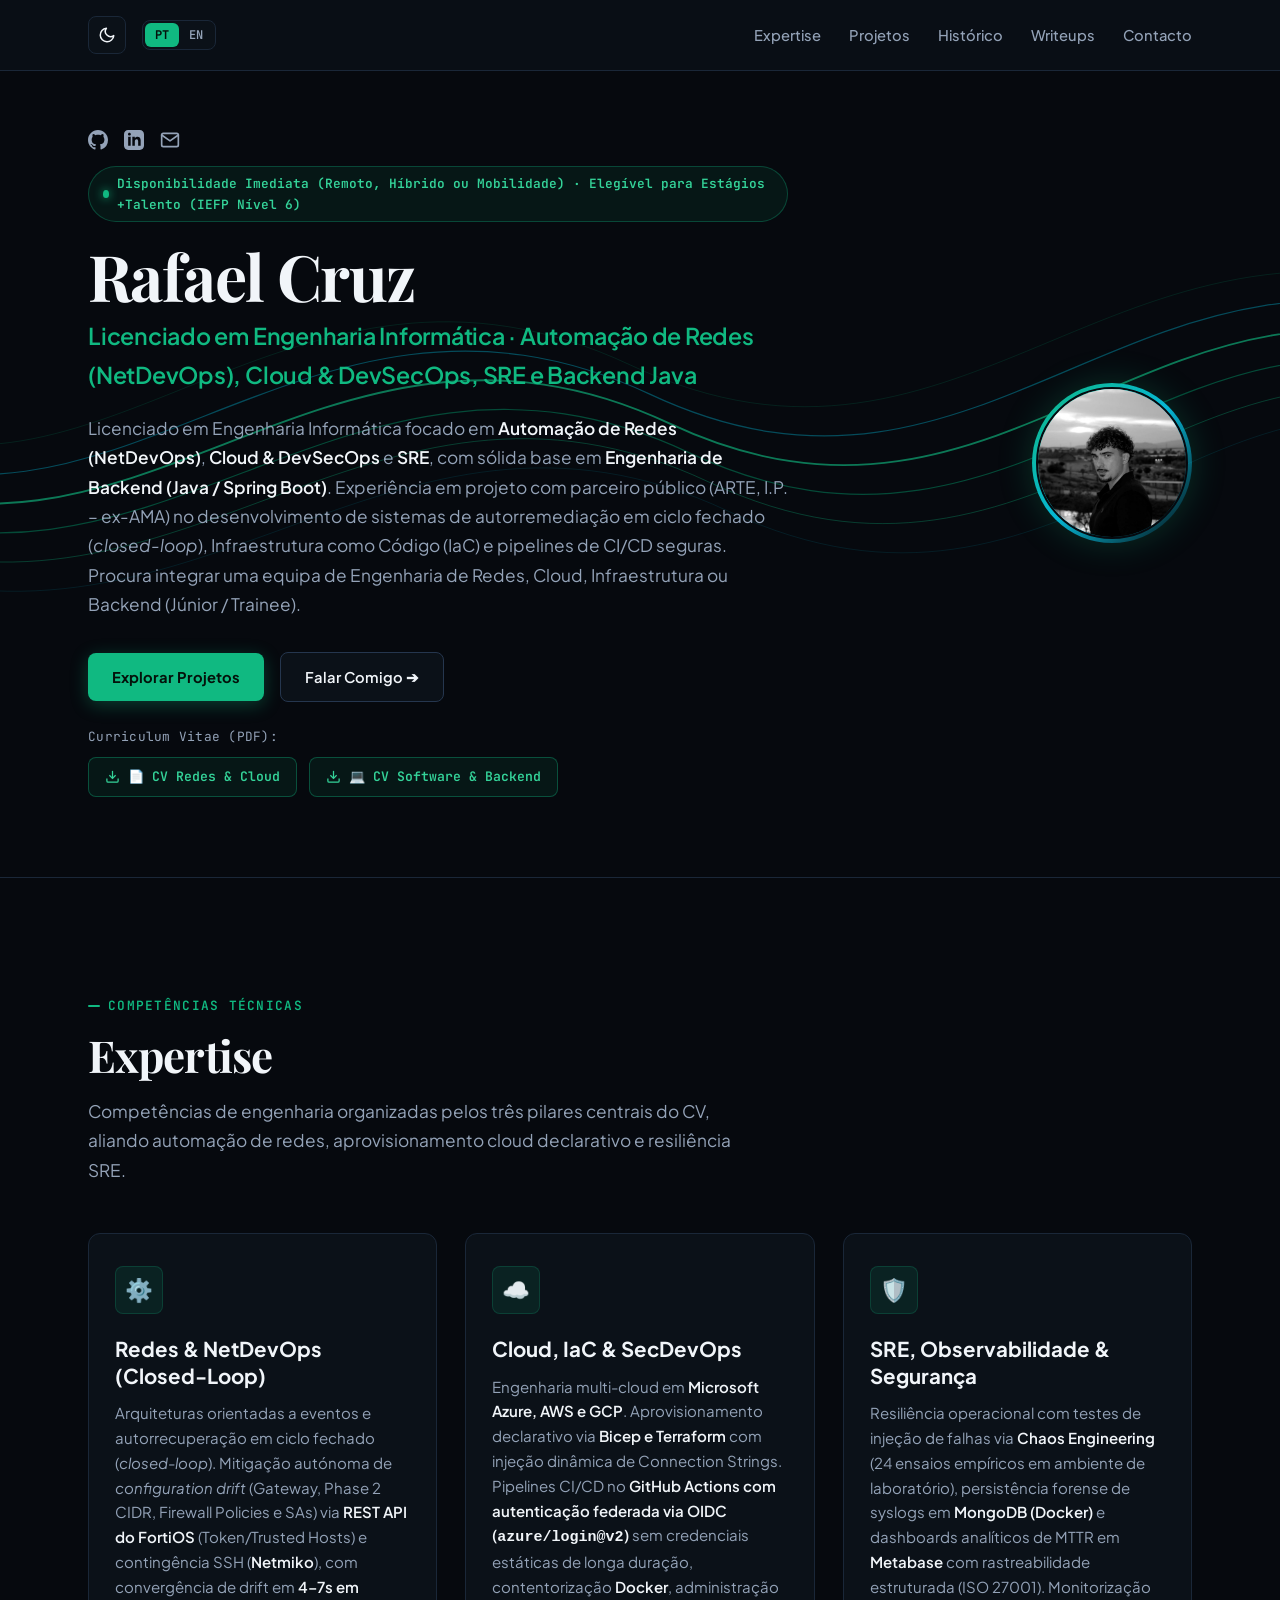
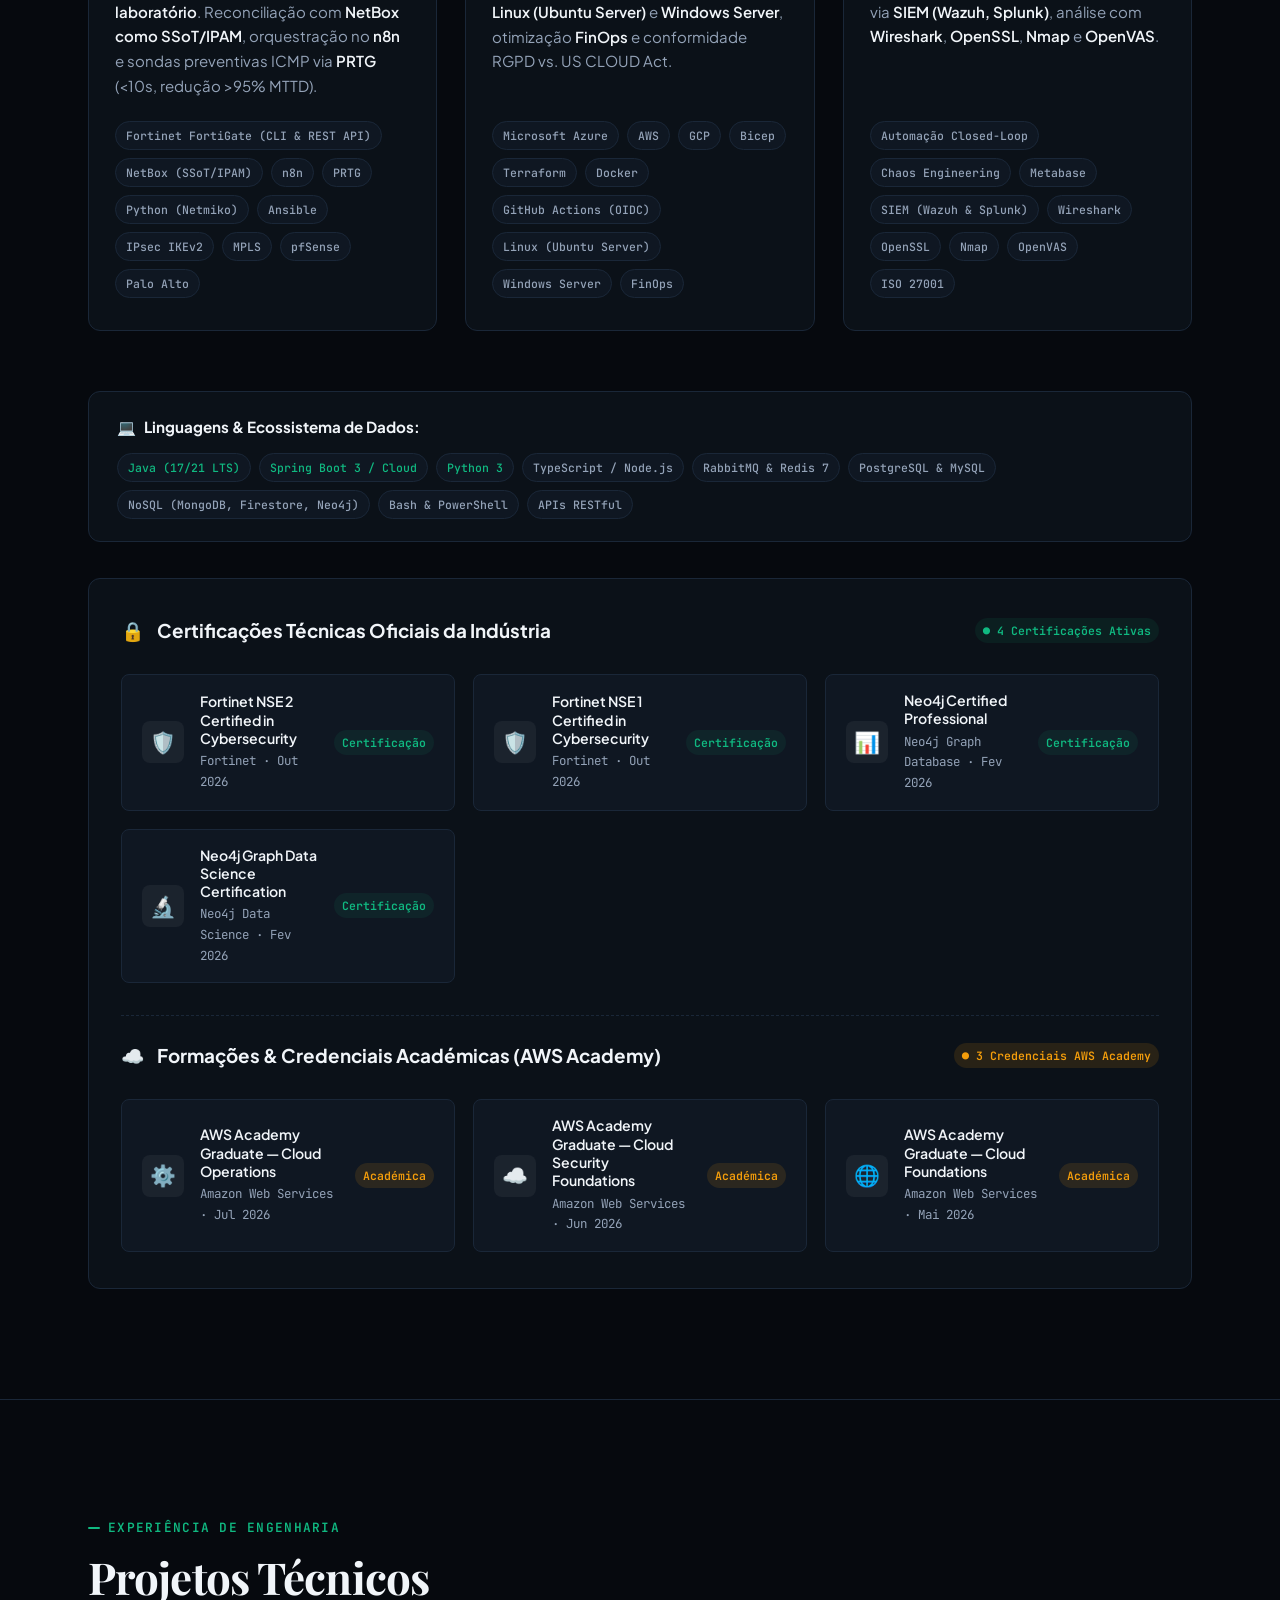
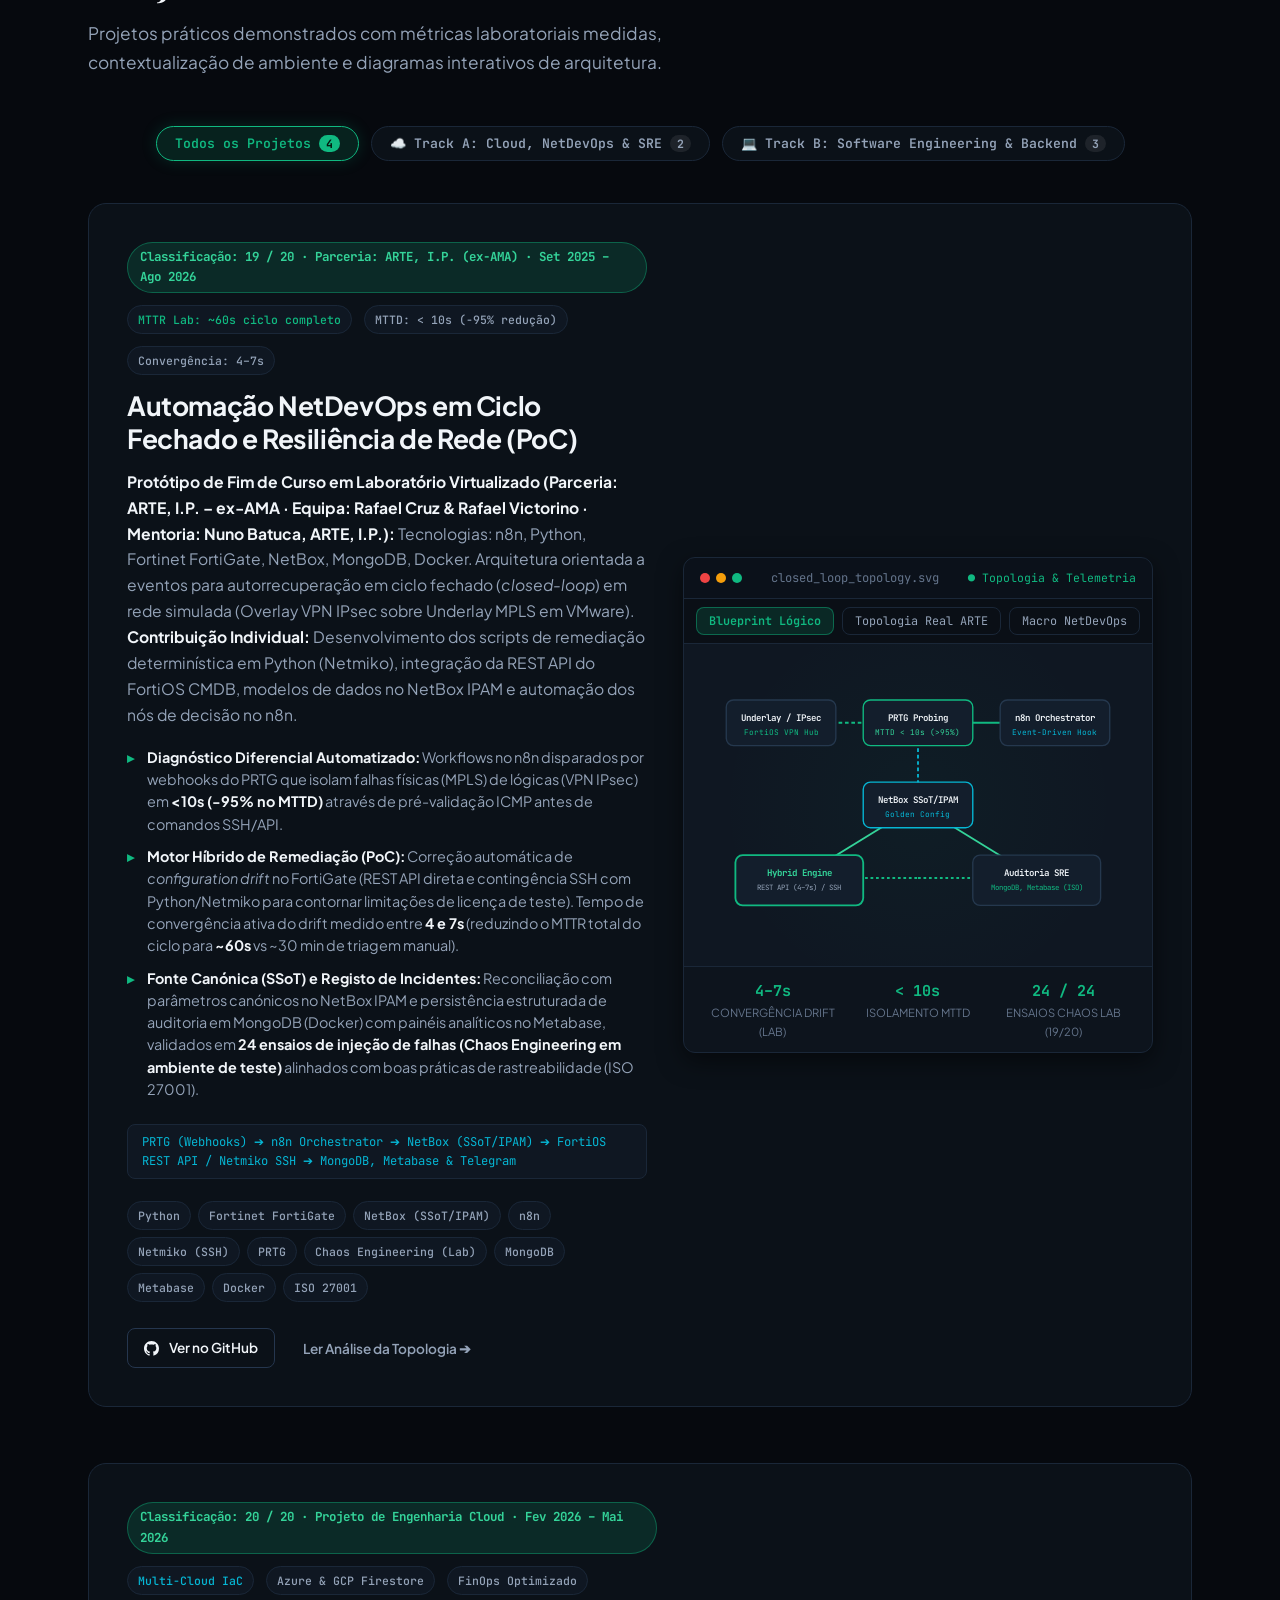
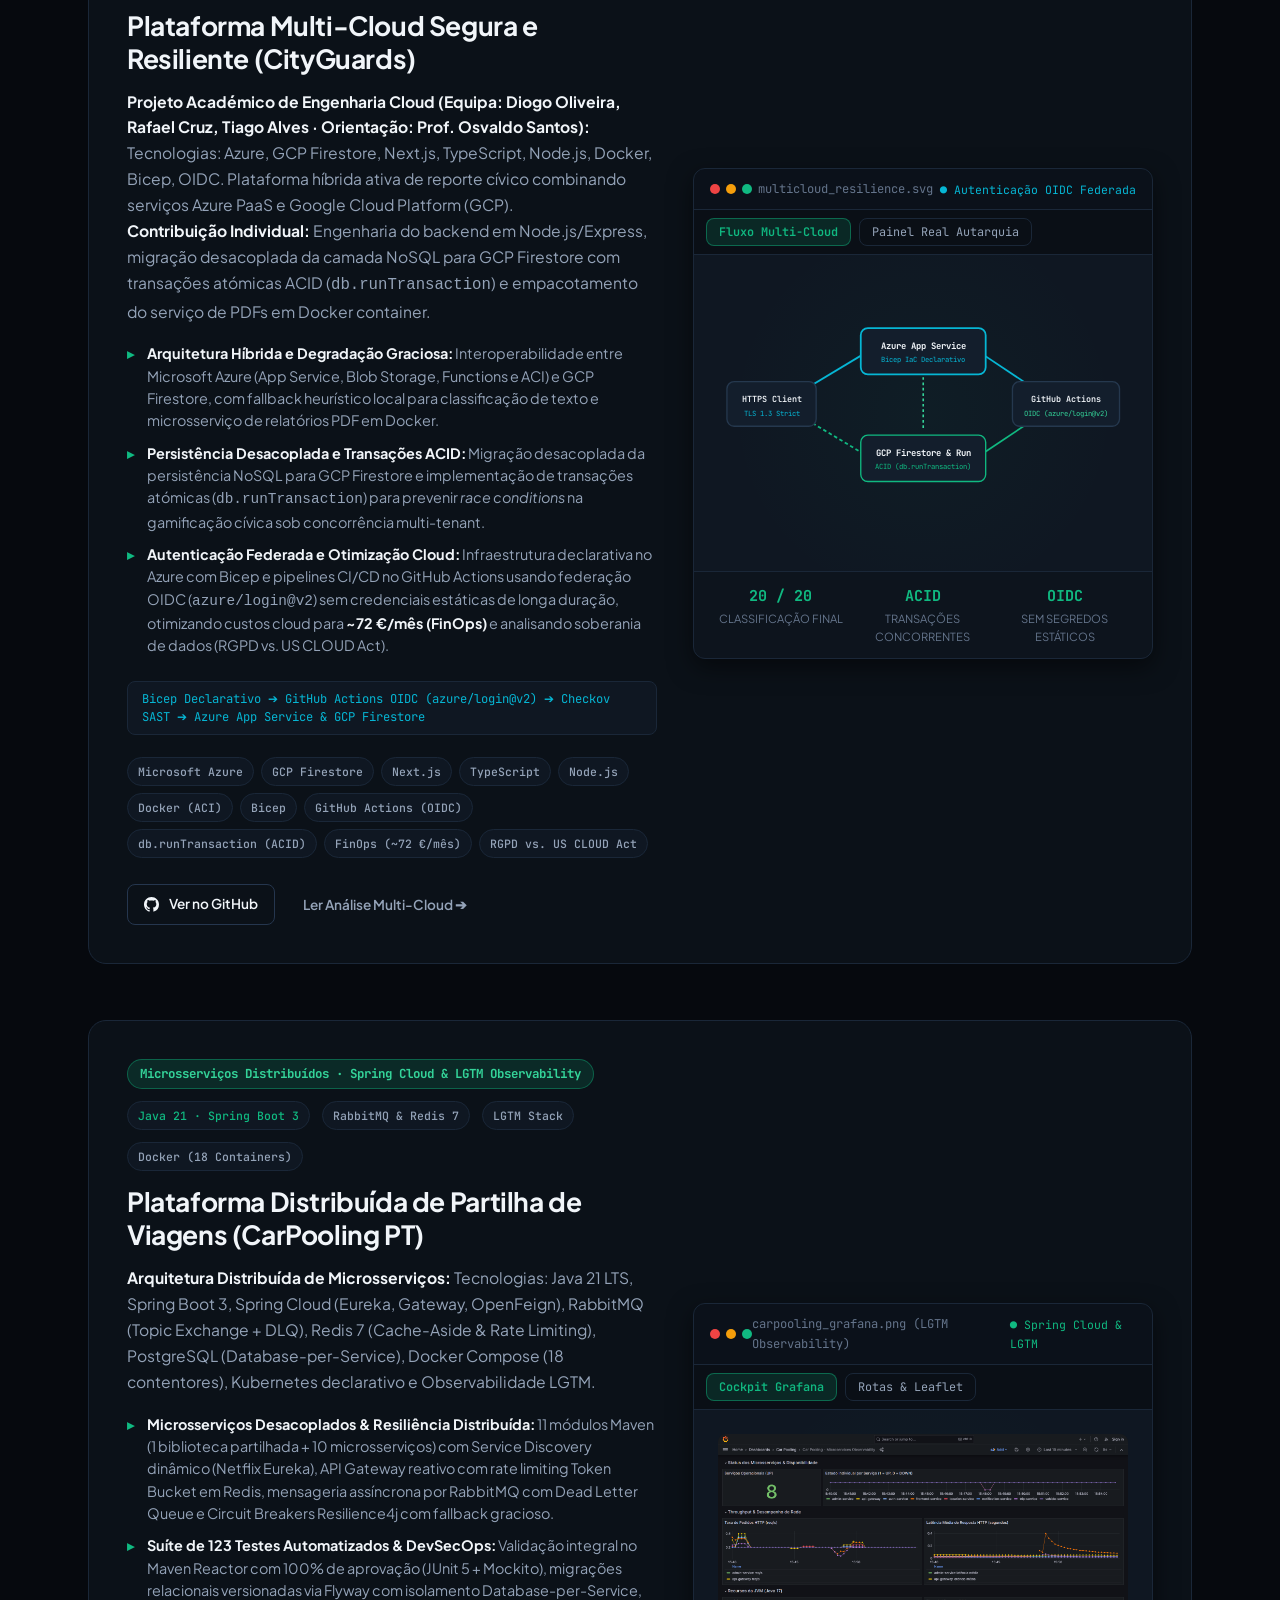
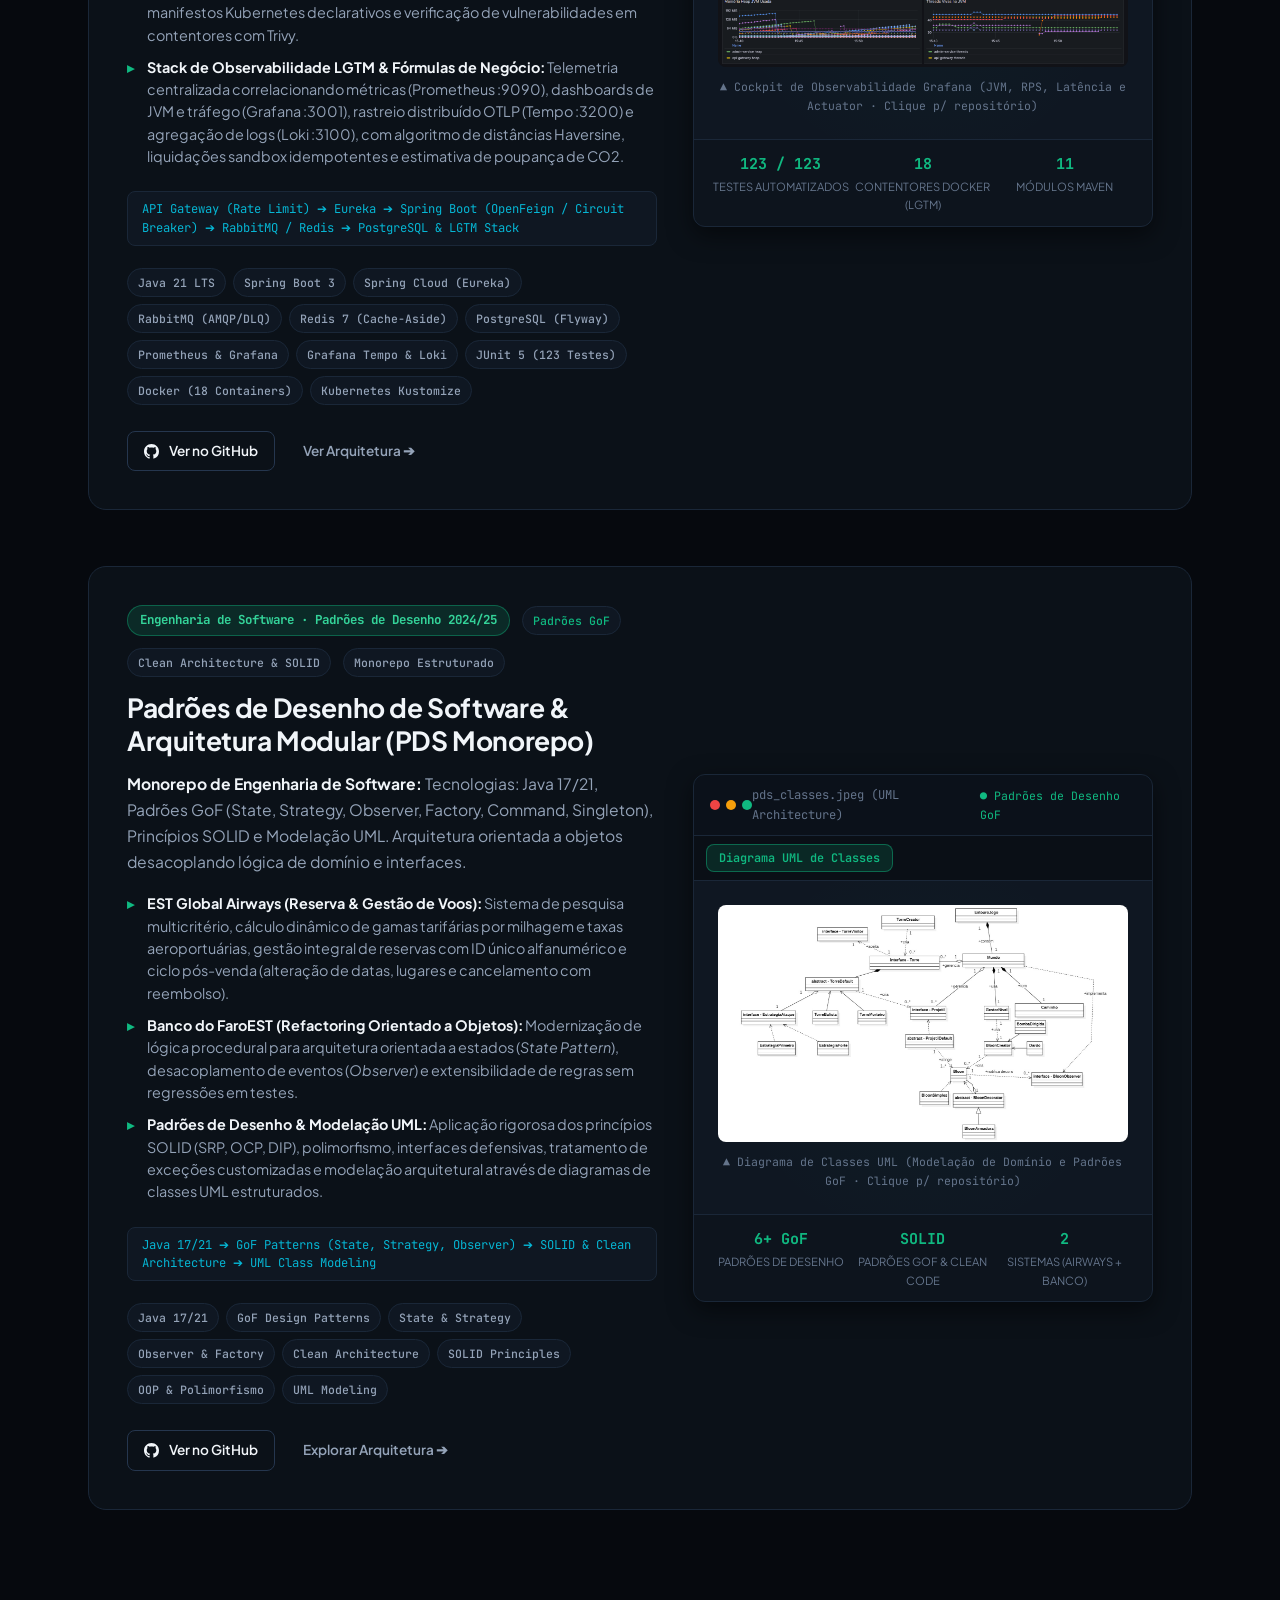
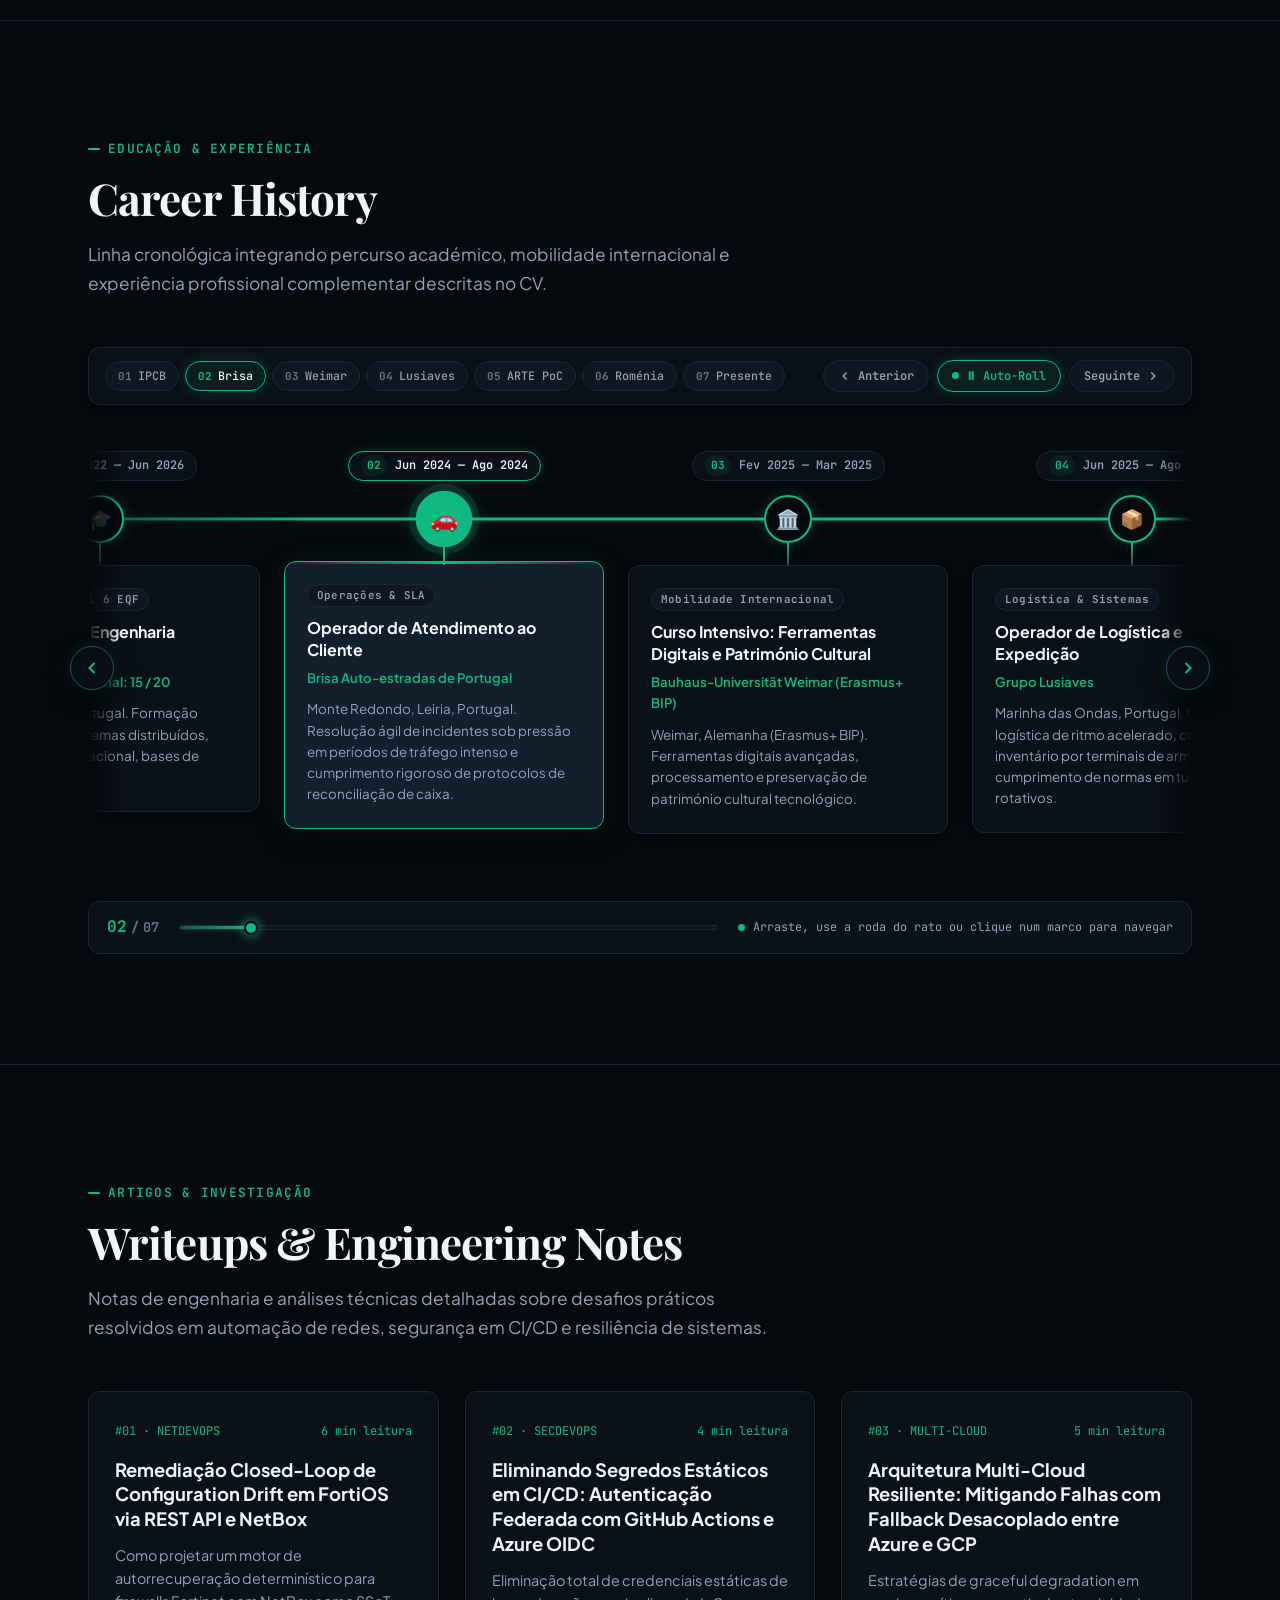
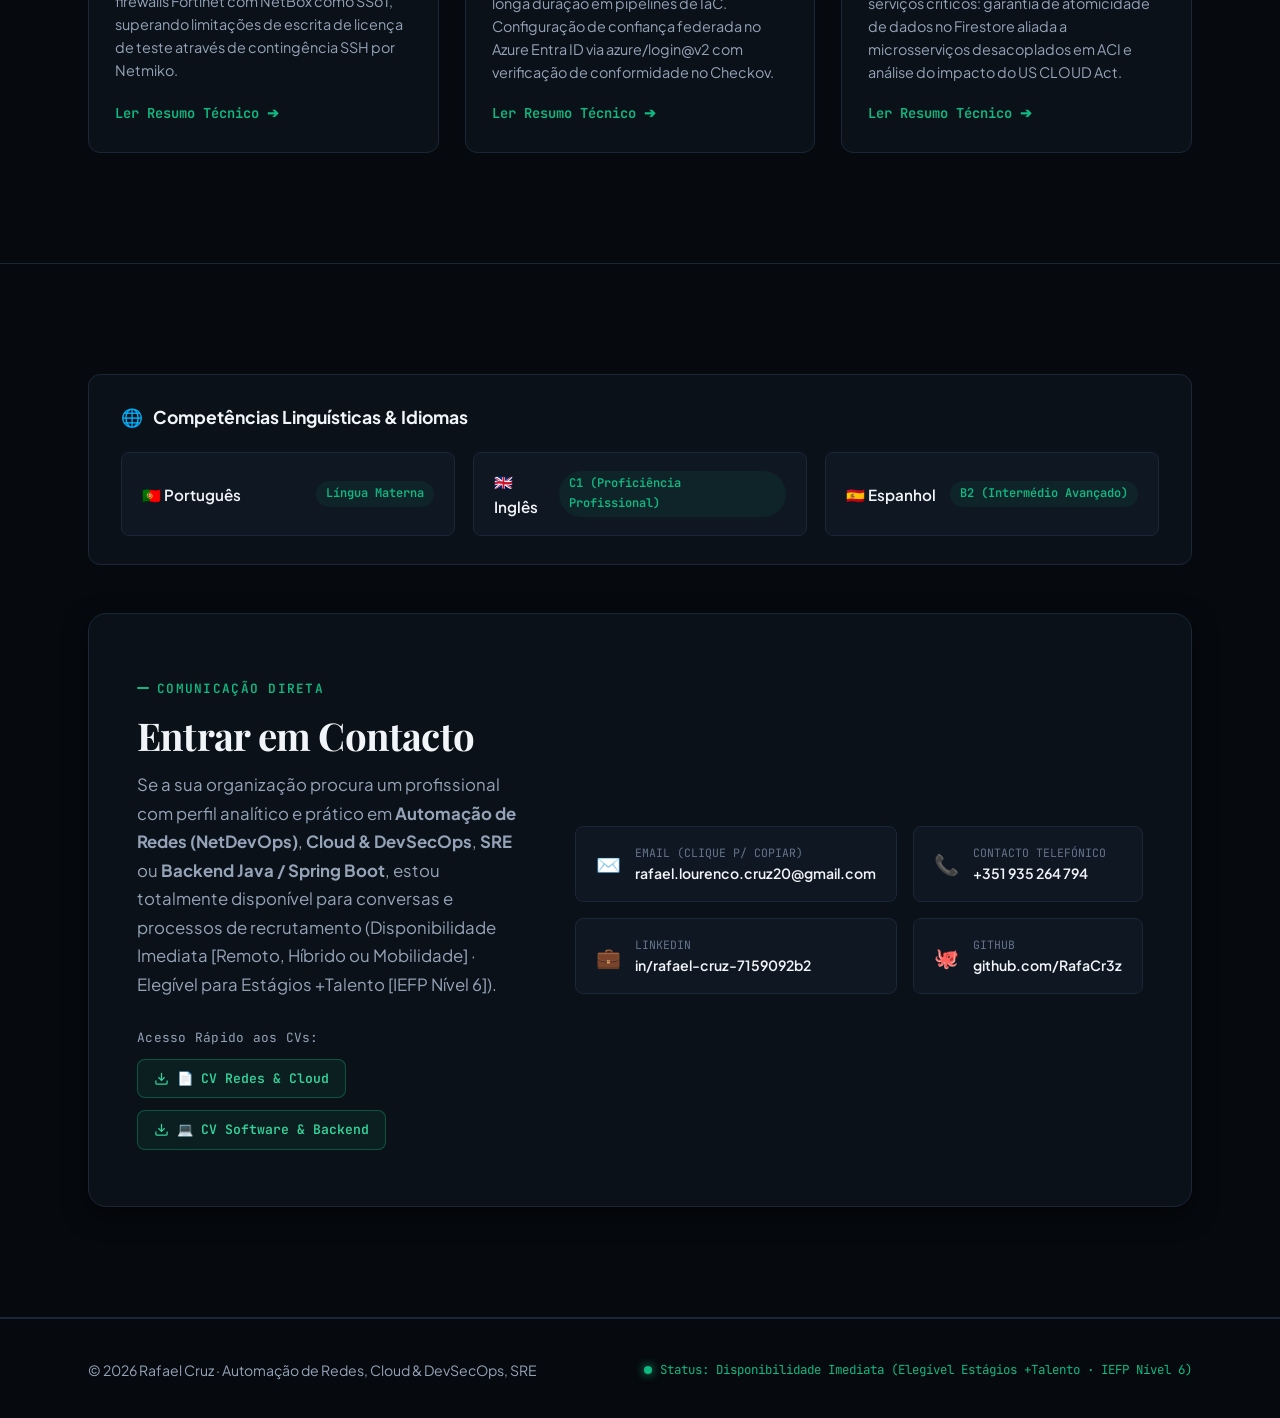
==== index.html @ 5b5be59b "refactor(portfolio): align with CV dates, highlight individual contributions & technical review impr" ====
<!DOCTYPE html>
<html lang="pt-PT" data-theme="dark">
<head>
  <meta charset="UTF-8" />
  <meta name="viewport" content="width=device-width, initial-scale=1.0" />
  <title>Rafael Cruz — Security Automation, NetDevOps & SRE Engineer</title>
  <meta name="description" content="Portfólio Profissional de Rafael Cruz — Engenheiro Informático focado em Automação de Redes (NetDevOps), Engenharia Multi-Cloud (SecDevOps) e SRE." />
  <meta name="keywords" content="Rafael Cruz, Security Automation, NetDevOps, SRE, Closed-Loop Remediation, SecDevOps, Cloud Security, Fortinet, NetBox, Python, Azure, GCP" />
  <meta name="author" content="Rafael Cruz" />

  <!-- Favicon -->
  <link rel="icon" href="data:image/svg+xml,<svg xmlns='http://www.w3.org/2000/svg' viewBox='0 0 100 100'><text y='.9em' font-size='90'>🛡️</text></svg>" />

  <!-- Open Graph / Social Previews -->
  <meta property="og:type" content="website" />
  <meta property="og:url" content="https://rafacr3z.github.io/portfolio/" />
  <meta property="og:title" content="Rafael Cruz — Security Automation, NetDevOps & SRE Engineer" />
  <meta property="og:description" content="Engenheiro Informático focado em Automação de Redes (NetDevOps), Engenharia Multi-Cloud (SecDevOps) e SRE. Closed-Loop Remediation e Infraestruturas Críticas." />
  <meta property="og:image" content="https://rafacr3z.github.io/portfolio/avatar_rafael.jpg" />

  <link rel="stylesheet" href="style.css?v=20261014_cv" />
</head>
<body>

  <!-- ==================== Header & Navigation ==================== -->
  <header class="header">
    <div class="container">
      <nav class="nav">
        <div class="nav-left">
          <!-- Theme Toggle (Dark / Light) -->
          <button type="button" class="theme-toggle-btn" id="themeToggleBtn" aria-label="Alternar tema claro/escuro" title="Alternar tema">
            <svg id="themeIconSun" width="18" height="18" viewBox="0 0 24 24" fill="none" stroke="currentColor" stroke-width="2" stroke-linecap="round" stroke-linejoin="round" style="display: none;"><circle cx="12" cy="12" r="5"></circle><line x1="12" y1="1" x2="12" y2="3"></line><line x1="12" y1="21" x2="12" y2="23"></line><line x1="4.22" y1="4.22" x2="5.64" y2="5.64"></line><line x1="18.36" y1="18.36" x2="19.78" y2="19.78"></line><line x1="1" y1="12" x2="3" y2="12"></line><line x1="21" y1="12" x2="23" y2="12"></line><line x1="4.22" y1="19.78" x2="5.64" y2="18.36"></line><line x1="18.36" y1="5.64" x2="19.78" y2="4.22"></line></svg>
            <svg id="themeIconMoon" width="18" height="18" viewBox="0 0 24 24" fill="none" stroke="currentColor" stroke-width="2" stroke-linecap="round" stroke-linejoin="round"><path d="M21 12.79A9 9 0 1 1 11.21 3 7 7 0 0 0 21 12.79z"></path></svg>
          </button>

          <!-- Language Switcher -->
          <div class="lang-switcher">
            <button type="button" class="lang-btn active" data-lang="pt" id="btnLangPt">PT</button>
            <button type="button" class="lang-btn" data-lang="en" id="btnLangEn">EN</button>
          </div>
        </div>

        <div class="nav-right">
          <ul class="nav-links">
            <li><a href="#expertise" class="nav-link" data-i18n="nav_expertise">Expertise</a></li>
            <li><a href="#projects" class="nav-link" data-i18n="nav_projects">Projetos</a></li>
            <li><a href="#history" class="nav-link" data-i18n="nav_history">Histórico</a></li>
            <li><a href="#writeups" class="nav-link" data-i18n="nav_writeups">Writeups</a></li>
            <li><a href="#contact" class="nav-link" data-i18n="nav_contact">Contacto</a></li>
          </ul>
        </div>
      </nav>
    </div>
  </header>

  <!-- ==================== Hero Section ==================== -->
  <section class="hero" id="hero">
    <!-- Dynamic Cyber Green Vector Ribbon Wave -->
    <div class="hero-wave-canvas" aria-hidden="true">
      <svg class="hero-wave-svg" viewBox="0 0 1440 600" fill="none" preserveAspectRatio="none">
        <path class="wave-ribbon" d="M -100,320 C 200,420 400,180 750,290 C 1100,400 1250,150 1600,250" stroke="#10b981" stroke-width="1.8" stroke-opacity="0.75" />
        <path class="wave-ribbon" d="M -100,340 C 220,440 420,200 770,310 C 1120,420 1270,170 1600,270" stroke="#059669" stroke-width="1.2" stroke-opacity="0.55" />
        <path class="wave-ribbon" d="M -100,300 C 180,400 380,160 730,270 C 1080,380 1230,130 1600,230" stroke="#06b6d4" stroke-width="1.2" stroke-opacity="0.45" />
        <path class="wave-ribbon" d="M -100,360 C 240,460 440,220 790,330 C 1140,440 1290,190 1600,290" stroke="#10b981" stroke-width="1.0" stroke-opacity="0.35" />
        <path class="wave-ribbon" d="M -100,280 C 160,380 360,140 710,250 C 1060,360 1210,110 1600,210" stroke="#059669" stroke-width="0.8" stroke-opacity="0.25" />
        <path class="wave-ribbon" d="M -100,380 C 260,480 460,240 810,350 C 1160,460 1310,210 1600,310" stroke="#06b6d4" stroke-width="0.7" stroke-opacity="0.20" />
      </svg>
    </div>

    <div class="container hero-container">
      <div class="hero-main">
        <!-- Direct Social Links above Name -->
        <div class="hero-social-links">
          <a href="https://github.com/RafaCr3z" target="_blank" rel="noopener noreferrer" class="hero-social-link" title="GitHub Profile">
            <svg viewBox="0 0 24 24" fill="currentColor"><path d="M12 0C5.37 0 0 5.37 0 12c0 5.31 3.435 9.795 8.205 11.385.6.105.825-.255.825-.57 0-.285-.015-1.23-.015-2.235-3.015.555-3.795-.735-4.035-1.41-.135-.345-.72-1.41-1.23-1.695-.42-.225-1.02-.78-.015-.795.945-.015 1.62.87 1.845 1.23 1.08 1.815 2.805 1.305 3.495.99.105-.78.42-1.305.765-1.605-2.67-.3-5.46-1.335-5.46-5.925 0-1.305.465-2.385 1.23-3.225-.12-.3-.54-1.53.12-3.18 0 0 1.005-.315 3.3 1.23.96-.27 1.98-.405 3-.405s2.04.135 3 .405c2.295-1.56 3.3-1.23 3.3-1.23.66 1.65.24 2.88.12 3.18.765.84 1.23 1.905 1.23 3.225 0 4.605-2.805 5.625-5.475 5.925.435.375.81 1.095.81 2.22 0 1.605-.015 2.895-.015 3.3 0 .315.225.69.825.57A12.02 12.02 0 0 0 24 12c0-6.63-5.37-12-12-12z"/></svg>
          </a>
          <a href="https://www.linkedin.com/in/rafael-cruz-7159092b2/" target="_blank" rel="noopener noreferrer" class="hero-social-link" title="LinkedIn Profile">
            <svg viewBox="0 0 24 24" fill="currentColor"><path d="M19 0h-14c-2.761 0-5 2.239-5 5v14c0 2.761 2.239 5 5 5h14c2.762 0 5-2.239 5-5v-14c0-2.761-2.238-5-5-5zm-11 19h-3v-11h3v11zm-1.5-12.268c-.966 0-1.75-.79-1.75-1.764s.784-1.764 1.75-1.764 1.75.79 1.75 1.764-.783 1.764-1.75 1.764zm13.5 12.268h-3v-5.604c0-3.368-4-3.113-4 0v5.604h-3v-11h3v1.765c1.396-2.586 7-2.777 7 2.476v6.759z"/></svg>
          </a>
          <a href="mailto:rafael.lourenco.cruz20@gmail.com" class="hero-social-link" title="Enviar Email">
            <svg viewBox="0 0 24 24" fill="none" stroke="currentColor" stroke-width="2" stroke-linecap="round" stroke-linejoin="round"><path d="M4 4h16c1.1 0 2 .9 2 2v12c0 1.1-.9 2-2 2H4c-1.1 0-2-.9-2-2V6c0-1.1.9-2 2-2z"></path><polyline points="22,6 12,13 2,6"></polyline></svg>
          </a>
        </div>

        <div class="hero-status-pill" data-i18n="hero_status">
          <span class="status-dot"></span>
          Disponibilidade Imediata (Remoto, Híbrido ou Mobilidade) · Elegível para Estágios +Talento (IEFP Nível 6)
        </div>

        <h1 class="hero-name" data-i18n="hero_name">Rafael Cruz</h1>
        <h2 class="hero-role" data-i18n="hero_role">Licenciado em Engenharia Informática · Automação de Redes (NetDevOps), Cloud &amp; DevSecOps, SRE e Backend Java</h2>

        <p class="hero-bio" data-i18n="hero_bio">
          Licenciado em Engenharia Informática focado em <strong>Automação de Redes (NetDevOps)</strong>, <strong>Cloud &amp; DevSecOps</strong> e <strong>SRE</strong>, com sólida base em <strong>Engenharia de Backend (Java / Spring Boot)</strong>. Experiência em projeto com parceiro público (ARTE, I.P. – ex-AMA) no desenvolvimento de sistemas de autorremediação em ciclo fechado (<em>closed-loop</em>), Infraestrutura como Código (IaC) e pipelines de CI/CD seguras. Procura integrar uma equipa de Engenharia de Redes, Cloud, Infraestrutura ou Backend (Júnior / Trainee).
        </p>

        <div class="hero-cta-group">
          <a href="#projects" class="btn btn-primary" data-i18n="btn_explore_projects">Explorar Projetos</a>
          <a href="#contact" class="btn btn-secondary" data-i18n="btn_contact_me">Falar Comigo ➔</a>
        </div>

        <!-- Direct Dual CV Downloads -->
        <div class="hero-cv-group">
          <div class="hero-cv-label" data-i18n="hero_cv_label">Curriculum Vitae (PDF):</div>
          <div class="hero-cv-buttons">
            <a href="CV_Rafael_Cruz_Redes_Cloud.pdf" target="_blank" rel="noopener noreferrer" class="btn-cv-pill" download="CV_Rafael_Cruz_Redes_Cloud.pdf">
              <svg width="15" height="15" viewBox="0 0 24 24" fill="none" stroke="currentColor" stroke-width="2"><path d="M21 15v4a2 2 0 0 1-2 2H5a2 2 0 0 1-2-2v-4"></path><polyline points="7 10 12 15 17 10"></polyline><line x1="12" y1="15" x2="12" y2="3"></line></svg>
              <span data-i18n="btn_cv_net">📄 CV Redes &amp; Cloud</span>
            </a>
            <a href="CV_Rafael_Cruz_Desenvolvimento_Software.pdf" target="_blank" rel="noopener noreferrer" class="btn-cv-pill" download="CV_Rafael_Cruz_Desenvolvimento_Software.pdf">
              <svg width="15" height="15" viewBox="0 0 24 24" fill="none" stroke="currentColor" stroke-width="2"><path d="M21 15v4a2 2 0 0 1-2 2H5a2 2 0 0 1-2-2v-4"></path><polyline points="7 10 12 15 17 10"></polyline><line x1="12" y1="15" x2="12" y2="3"></line></svg>
              <span data-i18n="btn_cv_dev">💻 CV Software &amp; Backend</span>
            </a>
          </div>
        </div>
      </div>

      <!-- Professional Circular Headshot (Monochrome Original Photo) -->
      <div class="hero-avatar-wrapper">
        <div class="hero-avatar-frame">
          <img src="avatar_rafael.jpg" alt="Rafael Cruz — Security Automation Engineer" class="hero-avatar-img" />
        </div>
      </div>
    </div>
  </section>

  <!-- ==================== Section 1: Expertise & Certifications ==================== -->
  <section class="section" id="expertise">
    <div class="container">
      <span class="section-label" data-i18n="expertise_label">Competências Técnicas</span>
      <h2 class="section-title" data-i18n="expertise_title">Expertise</h2>
      <p class="section-desc" data-i18n="expertise_desc">
        Competências de engenharia organizadas pelos três pilares centrais do CV, aliando automação de redes, aprovisionamento cloud declarativo e resiliência SRE.
      </p>

      <!-- 3 Strategic Pillars -->
      <div class="expertise-grid">
        
        <!-- Pillar 1: Redes e NetDevOps -->
        <div class="expertise-card">
          <div class="expertise-icon-wrapper">⚙️</div>
          <h3 class="expertise-card-title" data-i18n="p1_card_title">Redes & NetDevOps (Closed-Loop)</h3>
          <p class="expertise-card-desc" data-i18n="p1_card_desc">
            Arquiteturas orientadas a eventos e autorrecuperação em ciclo fechado (<em>closed-loop</em>). Mitigação autónoma de <em>configuration drift</em> (Gateway, Phase 2 CIDR, Firewall Policies e SAs) via <strong>REST API do FortiOS</strong> (Token/Trusted Hosts) e contingência SSH (<strong>Netmiko</strong>), convergindo em <strong>4–7s</strong>. Reconciliação dinâmica com <strong>NetBox como SSoT/IPAM</strong>, orquestração no <strong>n8n</strong> e sondas preventivas ICMP via <strong>PRTG</strong> (&lt;10s, redução &gt;95% MTTD).
          </p>
          <div class="expertise-tags">
            <span class="tech-tag">Fortinet FortiGate (CLI & REST API)</span>
            <span class="tech-tag">NetBox (SSoT/IPAM)</span>
            <span class="tech-tag">n8n</span>
            <span class="tech-tag">PRTG</span>
            <span class="tech-tag">Python (Netmiko)</span>
            <span class="tech-tag">Ansible</span>
            <span class="tech-tag">IPsec IKEv2</span>
            <span class="tech-tag">MPLS</span>
            <span class="tech-tag">pfSense</span>
            <span class="tech-tag">Palo Alto</span>
          </div>
        </div>

        <!-- Pillar 2: Cloud, IaC e SecDevOps -->
        <div class="expertise-card">
          <div class="expertise-icon-wrapper">☁️</div>
          <h3 class="expertise-card-title" data-i18n="p2_card_title">Cloud, IaC & SecDevOps</h3>
          <p class="expertise-card-desc" data-i18n="p2_card_desc">
            Engenharia multi-cloud em <strong>Microsoft Azure, AWS e GCP</strong>. Aprovisionamento declarativo via <strong>Bicep e Terraform</strong> com injeção dinâmica de Connection Strings. Pipelines CI/CD no <strong>GitHub Actions com autenticação federada via OIDC (<code>azure/login@v2</code>)</strong> sem credenciais estáticas, contentorização <strong>Docker</strong>, administração <strong>Linux (Ubuntu Server)</strong> e <strong>Windows Server</strong>, otimização <strong>FinOps</strong> e conformidade RGPD vs. US CLOUD Act.
          </p>
          <div class="expertise-tags">
            <span class="tech-tag">Microsoft Azure</span>
            <span class="tech-tag">AWS</span>
            <span class="tech-tag">GCP</span>
            <span class="tech-tag">Bicep</span>
            <span class="tech-tag">Terraform</span>
            <span class="tech-tag">Docker</span>
            <span class="tech-tag">GitHub Actions (OIDC)</span>
            <span class="tech-tag">Linux (Ubuntu Server)</span>
            <span class="tech-tag">Windows Server</span>
            <span class="tech-tag">FinOps</span>
          </div>
        </div>

        <!-- Pillar 3: SRE, Observabilidade e Segurança -->
        <div class="expertise-card">
          <div class="expertise-icon-wrapper">🛡️</div>
          <h3 class="expertise-card-title" data-i18n="p3_card_title">SRE, Observabilidade & Segurança</h3>
          <p class="expertise-card-desc" data-i18n="p3_card_desc">
            Resiliência operacional com testes de injeção de falhas via <strong>Chaos Engineering</strong> (24 ensaios empíricos), persistência forense de syslogs em <strong>MongoDB (Docker)</strong> e dashboards SRE/MTTR em <strong>Metabase</strong> em conformidade com a norma <strong>ISO 27001</strong>. Monitorização em tempo real via <strong>SIEM (Wazuh, Splunk)</strong>, análise com <strong>Wireshark</strong>, <strong>OpenSSL</strong>, <strong>Nmap</strong> e <strong>OpenVAS</strong>.
          </p>
          <div class="expertise-tags">
            <span class="tech-tag">Automação Closed-Loop</span>
            <span class="tech-tag">Chaos Engineering</span>
            <span class="tech-tag">Metabase</span>
            <span class="tech-tag">SIEM (Wazuh & Splunk)</span>
            <span class="tech-tag">Wireshark</span>
            <span class="tech-tag">OpenSSL</span>
            <span class="tech-tag">Nmap</span>
            <span class="tech-tag">OpenVAS</span>
            <span class="tech-tag">ISO 27001</span>
          </div>
        </div>

      </div>

      <!-- Languages & Data Stack Block -->
      <div style="background: var(--bg-surface); border: 1px solid var(--border); border-radius: var(--radius-md); padding: 22px 28px; margin-bottom: 36px;">
        <div style="display: flex; align-items: center; justify-content: space-between; flex-wrap: wrap; gap: 14px;">
          <div style="font-weight: 700; font-size: 0.95rem; color: var(--text-main); display: flex; align-items: center; gap: 8px;">
            <span>💻</span>
            <span data-i18n="lang_data_title">Linguagens & Ecossistema de Dados:</span>
          </div>
          <div style="display: flex; flex-wrap: wrap; gap: 8px;">
            <span class="tech-tag" style="color: var(--accent-emerald);">Java (17/21 LTS)</span>
            <span class="tech-tag" style="color: var(--accent-emerald);">Spring Boot 3 / Cloud</span>
            <span class="tech-tag" style="color: var(--accent-emerald);">Python 3</span>
            <span class="tech-tag">TypeScript / Node.js</span>
            <span class="tech-tag">RabbitMQ &amp; Redis 7</span>
            <span class="tech-tag">PostgreSQL &amp; MySQL</span>
            <span class="tech-tag">NoSQL (MongoDB, Firestore, Neo4j)</span>
            <span class="tech-tag">Bash &amp; PowerShell</span>
            <span class="tech-tag">APIs RESTful</span>
          </div>
        </div>
      </div>

      <!-- Integrated Certifications Section (Distinguishing Industry Certs from Academic Credentials) -->
      <div class="certs-container">
        <div class="certs-header">
          <div class="certs-heading">
            <span>🔒</span>
            <span data-i18n="certs_subhead">Certificações Técnicas Oficiais da Indústria</span>
          </div>
          <span class="cert-status-badge" data-i18n="certs_active_badge">● 4 Certificações Ativas</span>
        </div>

        <div class="certs-grid">
          
          <!-- Fortinet NSE 2 -->
          <div class="cert-badge-card">
            <div class="cert-icon" style="color: #ef4444;">🛡️</div>
            <div class="cert-details">
              <div class="cert-name">Fortinet NSE 2 Certified in Cybersecurity</div>
              <div class="cert-issuer" data-i18n="cert_fortinet_nse2_date">Fortinet · Out 2026</div>
            </div>
            <span class="cert-status-badge" data-i18n="cert_badge_label">Certificação</span>
          </div>

          <!-- Fortinet NSE 1 -->
          <div class="cert-badge-card">
            <div class="cert-icon" style="color: #ef4444;">🛡️</div>
            <div class="cert-details">
              <div class="cert-name">Fortinet NSE 1 Certified in Cybersecurity</div>
              <div class="cert-issuer" data-i18n="cert_fortinet_nse1_date">Fortinet · Out 2026</div>
            </div>
            <span class="cert-status-badge" data-i18n="cert_badge_label">Certificação</span>
          </div>

          <!-- Neo4j Certified Professional -->
          <div class="cert-badge-card">
            <div class="cert-icon" style="color: #06b6d4;">📊</div>
            <div class="cert-details">
              <div class="cert-name">Neo4j Certified Professional</div>
              <div class="cert-issuer" data-i18n="cert_neo4j_pro_date">Neo4j Graph Database · Fev 2026</div>
            </div>
            <span class="cert-status-badge" data-i18n="cert_badge_label">Certificação</span>
          </div>

          <!-- Neo4j Graph Data Science -->
          <div class="cert-badge-card">
            <div class="cert-icon" style="color: #06b6d4;">🔬</div>
            <div class="cert-details">
              <div class="cert-name">Neo4j Graph Data Science Certification</div>
              <div class="cert-issuer" data-i18n="cert_neo4j_gds_date">Neo4j Data Science · Fev 2026</div>
            </div>
            <span class="cert-status-badge" data-i18n="cert_badge_label">Certificação</span>
          </div>

        </div>

        <div class="certs-header" style="margin-top: 32px; padding-top: 24px; border-top: 1px dashed var(--border);">
          <div class="certs-heading">
            <span>☁️</span>
            <span data-i18n="certs_academic_subhead">Formações &amp; Credenciais Académicas (AWS Academy)</span>
          </div>
          <span class="cert-status-badge" style="background: rgba(245, 158, 11, 0.12); color: #f59e0b; border-color: rgba(245, 158, 11, 0.3);" data-i18n="certs_academic_badge">● 3 Credenciais AWS Academy</span>
        </div>

        <div class="certs-grid">

          <!-- AWS Academy Cloud Operations -->
          <div class="cert-badge-card">
            <div class="cert-icon" style="color: #f59e0b;">⚙️</div>
            <div class="cert-details">
              <div class="cert-name">AWS Academy Graduate — Cloud Operations</div>
              <div class="cert-issuer" data-i18n="cert_aws_ops_date">Amazon Web Services · Jul 2026</div>
            </div>
            <span class="cert-status-badge" style="background: rgba(245, 158, 11, 0.12); color: #f59e0b;" data-i18n="cert_academic_label">Académica</span>
          </div>

          <!-- AWS Academy Cloud Security Foundations -->
          <div class="cert-badge-card">
            <div class="cert-icon" style="color: #f59e0b;">☁️</div>
            <div class="cert-details">
              <div class="cert-name">AWS Academy Graduate — Cloud Security Foundations</div>
              <div class="cert-issuer" data-i18n="cert_aws_sec_date">Amazon Web Services · Jun 2026</div>
            </div>
            <span class="cert-status-badge" style="background: rgba(245, 158, 11, 0.12); color: #f59e0b;" data-i18n="cert_academic_label">Académica</span>
          </div>

          <!-- AWS Academy Cloud Foundations -->
          <div class="cert-badge-card">
            <div class="cert-icon" style="color: #f59e0b;">🌐</div>
            <div class="cert-details">
              <div class="cert-name">AWS Academy Graduate — Cloud Foundations</div>
              <div class="cert-issuer" data-i18n="cert_aws_found_date">Amazon Web Services · Mai 2026</div>
            </div>
            <span class="cert-status-badge" style="background: rgba(245, 158, 11, 0.12); color: #f59e0b;" data-i18n="cert_academic_label">Académica</span>
          </div>

        </div>
      </div>
    </div>
  </section>

  <!-- ==================== Section 2: Personal Projects (Architecture Showcases) ==================== -->
  <section class="section" id="projects">
    <div class="container">
      <span class="section-label" data-i18n="projects_label">Experiência de Engenharia</span>
      <h2 class="section-title" data-i18n="projects_title">Projetos Técnicos</h2>
      <p class="section-desc" data-i18n="projects_desc">
        Projetos práticos demonstrados com métricas laboratoriais medidas, contextualização de ambiente e diagramas interativos de arquitetura.
      </p>

      <!-- Track Selector Filter Tabs -->
      <div class="project-track-tabs" role="tablist" aria-label="Project Tracks">
        <button type="button" class="track-tab active" onclick="filterProjectTrack('all', this)" data-track="all">
          <span data-i18n="track_all">Todos os Projetos</span>
          <span class="track-tab-count">4</span>
        </button>
        <button type="button" class="track-tab" onclick="filterProjectTrack('cloud', this)" data-track="cloud">
          <span>☁️</span>
          <span data-i18n="track_cloud">Track A: Cloud, NetDevOps &amp; SRE</span>
          <span class="track-tab-count">2</span>
        </button>
        <button type="button" class="track-tab" onclick="filterProjectTrack('backend', this)" data-track="backend">
          <span>💻</span>
          <span data-i18n="track_backend">Track B: Software Engineering &amp; Backend</span>
          <span class="track-tab-count">3</span>
        </button>
      </div>

      <div class="projects-container">
        
        <!-- ================= Projeto 1: NetDevOps Closed-Loop ================= -->
        <div class="project-showcase-card" data-track="cloud">
          <div class="project-left">
            <div class="project-badge-row">
              <span class="project-grade-pill" data-i18n="p1_grade">Classificação: 19 / 20 · Parceria: ARTE, I.P. (ex-AMA) · Set 2025 – Ago 2026</span>
              <span class="tech-tag" style="color: var(--accent-emerald);">MTTR Lab: ~60s ciclo completo</span>
              <span class="tech-tag">MTTD: &lt; 10s (-95% redução)</span>
              <span class="tech-tag">Convergência: 4–7s</span>
            </div>

            <h3 class="project-title" data-i18n="p1_title">Automação NetDevOps em Ciclo Fechado e Resiliência de Rede (PoC)</h3>

            <p class="project-lead" data-i18n="p1_lead">
              <strong>Protótipo de Fim de Curso em Laboratório Virtualizado (Parceria: ARTE, I.P. – ex-AMA · Equipa: Rafael Cruz &amp; Rafael Victorino · Mentoria: Nuno Batuca, ARTE, I.P.):</strong> Tecnologias: n8n, Python, Fortinet FortiGate, NetBox, MongoDB, Docker. Arquitetura orientada a eventos para autorrecuperação em ciclo fechado (<em>closed-loop</em>) em rede simulada (Overlay VPN IPsec sobre Underlay MPLS em VMware).<br><strong>Contribuição Individual:</strong> Desenvolvimento dos scripts de remediação determinística em Python (Netmiko), integração da REST API do FortiOS CMDB, modelos de dados no NetBox IPAM e automação dos nós de decisão no n8n.
            </p>

            <ul class="project-key-points">
              <li data-i18n="p1_bullet1"><strong>Diagnóstico Diferencial Automatizado:</strong> Workflows no n8n disparados por webhooks do PRTG que isolam falhas físicas (MPLS) de lógicas (VPN IPsec) em <strong>&lt;10s (-95% no MTTD)</strong> através de pré-validação ICMP antes de comandos SSH/API.</li>
              <li data-i18n="p1_bullet2"><strong>Motor Híbrido de Remediação (PoC):</strong> Correção automática de <em>configuration drift</em> no FortiGate (REST API direta e contingência SSH com Python/Netmiko para contornar limitações de licença de teste). Tempo de convergência ativa do drift medido entre <strong>4 e 7s</strong> (reduzindo o MTTR total do ciclo para <strong>~60s</strong> vs ~30 min de triagem manual).</li>
              <li data-i18n="p1_bullet3"><strong>Fonte Canónica (SSoT) e Registo de Incidentes:</strong> Reconciliação com parâmetros canónicos no NetBox IPAM e persistência estruturada de auditoria em MongoDB (Docker) com painéis analíticos no Metabase, validados em <strong>24 ensaios de injeção de falhas (Chaos Engineering em ambiente de teste)</strong> alinhados com boas práticas de rastreabilidade (ISO 27001).</li>
            </ul>

            <div class="project-pipeline-tag" data-i18n="p1_pipeline">
              PRTG (Webhooks) ➔ n8n Orchestrator ➔ NetBox (SSoT/IPAM) ➔ FortiOS REST API / Netmiko SSH ➔ MongoDB, Metabase &amp; Telegram
            </div>

            <div class="project-tags-list">
              <span class="tech-tag">Python</span>
              <span class="tech-tag">Fortinet FortiGate</span>
              <span class="tech-tag">NetBox (SSoT/IPAM)</span>
              <span class="tech-tag">n8n</span>
              <span class="tech-tag">Netmiko (SSH)</span>
              <span class="tech-tag">PRTG</span>
              <span class="tech-tag">Chaos Engineering (Lab)</span>
              <span class="tech-tag">MongoDB</span>
              <span class="tech-tag">Metabase</span>
              <span class="tech-tag">Docker</span>
              <span class="tech-tag">ISO 27001</span>
            </div>

            <div class="project-action-links">
              <a href="https://github.com/RafaCr3z/netdevops-closed-loop-platform" target="_blank" rel="noopener noreferrer" class="btn btn-secondary" style="padding: 8px 16px; font-size: 0.85rem;">
                <svg width="15" height="15" viewBox="0 0 24 24" fill="currentColor"><path d="M12 0C5.37 0 0 5.37 0 12c0 5.31 3.435 9.795 8.205 11.385.6.105.825-.255.825-.57 0-.285-.015-1.23-.015-2.235-3.015.555-3.795-.735-4.035-1.41-.135-.345-.72-1.41-1.23-1.695-.42-.225-1.02-.78-.015-.795.945-.015 1.62.87 1.845 1.23 1.08 1.815 2.805 1.305 3.495.99.105-.78.42-1.305.765-1.605-2.67-.3-5.46-1.335-5.46-5.925 0-1.305.465-2.385 1.23-3.225-.12-.3-.54-1.53.12-3.18 0 0 1.005-.315 3.3 1.23.96-.27 1.98-.405 3-.405s2.04.135 3 .405c2.295-1.56 3.3-1.23 3.3-1.23.66 1.65.24 2.88.12 3.18.765.84 1.23 1.905 1.23 3.225 0 4.605-2.805 5.625-5.475 5.925.435.375.81 1.095.81 2.22 0 1.605-.015 2.895-.015 3.3 0 .315.225.69.825.57A12.02 12.02 0 0024 12c0-6.63-5.37-12-12-12z"/></svg>
                <span data-i18n="btn_view_github">Ver no GitHub</span>
              </a>
              <button type="button" class="btn btn-ghost" style="padding: 8px 14px; font-size: 0.85rem;" onclick="openWriteupModal(1)" data-i18n="btn_read_poc_brief">
                Ler Análise da Topologia ➔
              </button>
            </div>
          </div>

          <!-- Interactive Network Architecture Blueprint -->
          <div class="project-right">
            <div class="blueprint-card">
              <div class="blueprint-bar">
                <div class="blueprint-dots">
                  <span class="b-dot red"></span>
                  <span class="b-dot yellow"></span>
                  <span class="b-dot green"></span>
                </div>
                <div class="blueprint-name">closed_loop_topology.svg</div>
                <div class="blueprint-status" data-i18n="bp_status_netdevops">● Topologia & Telemetria</div>
              </div>

              <!-- Blueprint Interactive Tabs -->
              <div class="blueprint-tabs">
                <button type="button" class="bp-tab active" onclick="switchBlueprintTab(1, 'svg', this)" data-i18n="bp_tab_logical">Blueprint Lógico</button>
                <button type="button" class="bp-tab" onclick="switchBlueprintTab(1, 'arte', this)" data-i18n="bp_tab_arte">Topologia Real ARTE</button>
                <button type="button" class="bp-tab" onclick="switchBlueprintTab(1, 'macro', this)" data-i18n="bp_tab_macro">Macro NetDevOps</button>
              </div>

              <div class="blueprint-canvas">
                <!-- View 1: SVG Blueprint -->
                <div id="bp1-view-svg" class="bp-view active">
                  <svg class="blueprint-svg" viewBox="0 0 460 300" fill="none" xmlns="http://www.w3.org/2000/svg">
                    <!-- Connection Lines -->
                    <path d="M 80,60 L 230,60" stroke="#10b981" stroke-width="2" stroke-dasharray="4 3" />
                    <path d="M 230,60 L 380,60" stroke="#10b981" stroke-width="2" />
                    <path d="M 230,60 L 230,150" stroke="#06b6d4" stroke-width="2" stroke-dasharray="4 3" />
                    <path d="M 230,150 L 100,230" stroke="#34d399" stroke-width="2" />
                    <path d="M 230,150 L 360,230" stroke="#34d399" stroke-width="2" />
                    <path d="M 100,230 L 230,230" stroke="#10b981" stroke-width="2" stroke-dasharray="3 3" />
                    <path d="M 230,230 L 360,230" stroke="#10b981" stroke-width="2" stroke-dasharray="3 3" />

                    <!-- Node 1: Underlay MPLS / IPsec -->
                    <rect x="20" y="35" width="120" height="50" rx="8" fill="#131e2c" stroke="#25384e" stroke-width="1.5" />
                    <text x="80" y="58" fill="#f1f5f9" font-family="'JetBrains Mono', monospace" font-size="10" font-weight="600" text-anchor="middle">Underlay / IPsec</text>
                    <text x="80" y="73" fill="#10b981" font-family="'JetBrains Mono', monospace" font-size="8.5" text-anchor="middle">FortiOS VPN Hub</text>

                    <!-- Node 2: PRTG Sonda -->
                    <rect x="170" y="35" width="120" height="50" rx="8" fill="#131e2c" stroke="#10b981" stroke-width="1.5" />
                    <text x="230" y="58" fill="#f1f5f9" font-family="'JetBrains Mono', monospace" font-size="10" font-weight="600" text-anchor="middle">PRTG Probing</text>
                    <text x="230" y="73" fill="#34d399" font-family="'JetBrains Mono', monospace" font-size="8.5" text-anchor="middle">MTTD &lt; 10s (&gt;95%)</text>

                    <!-- Node 3: n8n Event Broker -->
                    <rect x="320" y="35" width="120" height="50" rx="8" fill="#131e2c" stroke="#25384e" stroke-width="1.5" />
                    <text x="380" y="58" fill="#f1f5f9" font-family="'JetBrains Mono', monospace" font-size="10" font-weight="600" text-anchor="middle">n8n Orchestrator</text>
                    <text x="380" y="73" fill="#06b6d4" font-family="'JetBrains Mono', monospace" font-size="8.5" text-anchor="middle">Event-Driven Hook</text>

                    <!-- Node 4: NetBox SSOT -->
                    <rect x="170" y="125" width="120" height="50" rx="8" fill="#131e2c" stroke="#06b6d4" stroke-width="1.5" />
                    <text x="230" y="148" fill="#f1f5f9" font-family="'JetBrains Mono', monospace" font-size="10" font-weight="600" text-anchor="middle">NetBox SSoT/IPAM</text>
                    <text x="230" y="163" fill="#06b6d4" font-family="'JetBrains Mono', monospace" font-size="8.5" text-anchor="middle">Golden Config</text>

                    <!-- Node 5: Hybrid Remediation Engine -->
                    <rect x="30" y="205" width="140" height="55" rx="8" fill="#131e2c" stroke="#10b981" stroke-width="2" />
                    <text x="100" y="228" fill="#34d399" font-family="'JetBrains Mono', monospace" font-size="10" font-weight="700" text-anchor="middle">Hybrid Engine</text>
                    <text x="100" y="243" fill="#94a3b8" font-family="'JetBrains Mono', monospace" font-size="8" text-anchor="middle">REST API (4–7s) / SSH</text>

                    <!-- Node 6: Observability / Telegram -->
                    <rect x="290" y="205" width="140" height="55" rx="8" fill="#131e2c" stroke="#25384e" stroke-width="1.5" />
                    <text x="360" y="228" fill="#f1f5f9" font-family="'JetBrains Mono', monospace" font-size="10" font-weight="600" text-anchor="middle">Auditoria SRE</text>
                    <text x="360" y="243" fill="#10b981" font-family="'JetBrains Mono', monospace" font-size="8" text-anchor="middle">MongoDB, Metabase (ISO)</text>
                  </svg>
                </div>

                <!-- View 2: Topologia Real ARTE -->
                <div id="bp1-view-arte" class="bp-view" style="display: none;">
                  <img src="figura4_topologia_arte.png" alt="Topologia Real ARTE I.P." class="blueprint-real-img" onclick="openWriteupModal(1)">
                  <p class="blueprint-img-note" data-i18n="bp_topo_note">▲ Topologia da Infraestrutura Híbrida ARTE, I.P. (Relatório Técnico · Clique p/ expandir)</p>
                </div>

                <!-- View 3: Macro NetDevOps -->
                <div id="bp1-view-macro" class="bp-view" style="display: none;">
                  <img src="figura3_netdevops_arquitetura.png" alt="Macro Arquitetura NetDevOps" class="blueprint-real-img" onclick="openWriteupModal(1)">
                  <p class="blueprint-img-note" data-i18n="bp_macro_note">▲ Diagrama do Fluxo de Remediação NetDevOps (Relatório Técnico · Clique p/ expandir)</p>
                </div>
              </div>

              <div class="blueprint-metrics-bar">
                <div class="metric-item">
                  <div class="metric-val" data-i18n="p1_metric1_val">4–7s</div>
                  <div class="metric-lbl" data-i18n="p1_metric1_lbl">Convergência Drift (Lab)</div>
                </div>
                <div class="metric-item">
                  <div class="metric-val" data-i18n="p1_metric2_val">&lt; 10s</div>
                  <div class="metric-lbl" data-i18n="p1_metric2_lbl">Isolamento MTTD</div>
                </div>
                <div class="metric-item">
                  <div class="metric-val" data-i18n="p1_metric3_val">24 / 24</div>
                  <div class="metric-lbl" data-i18n="p1_metric3_lbl">Ensaios Chaos Lab (19/20)</div>
                </div>
              </div>
            </div>
          </div>
        </div>

        <!-- ================= Projeto 2: CityGuards Multi-Cloud ================= -->
        <div class="project-showcase-card" data-track="cloud backend">
          <div class="project-left">
            <div class="project-badge-row">
              <span class="project-grade-pill" data-i18n="p2_grade">Classificação: 20 / 20 · Projeto de Engenharia Cloud · Fev 2026 – Mai 2026</span>
              <span class="tech-tag" style="color: var(--accent-cyan);">Multi-Cloud IaC</span>
              <span class="tech-tag">Azure &amp; GCP Firestore</span>
              <span class="tech-tag">FinOps Optimizado</span>
            </div>

            <h3 class="project-title" data-i18n="p2_title">Plataforma Multi-Cloud Segura e Resiliente (CityGuards)</h3>

            <p class="project-lead" data-i18n="p2_lead">
              <strong>Projeto Académico de Engenharia Cloud (Equipa: Diogo Oliveira, Rafael Cruz, Tiago Alves · Orientação: Prof. Osvaldo Santos):</strong> Tecnologias: Azure, GCP Firestore, Next.js, TypeScript, Node.js, Docker, Bicep, OIDC. Plataforma híbrida ativa de reporte cívico combinando serviços Azure PaaS e Google Cloud Platform (GCP).<br><strong>Contribuição Individual:</strong> Engenharia do backend em Node.js/Express, migração desacoplada da camada NoSQL para GCP Firestore com transações atómicas ACID (<code>db.runTransaction</code>) e empacotamento do serviço de PDFs em Docker container.
            </p>

            <ul class="project-key-points">
              <li data-i18n="p2_bullet1"><strong>Arquitetura Híbrida e Degradação Graciosa:</strong> Interoperabilidade entre Microsoft Azure (App Service, Blob Storage, Functions e ACI) e GCP Firestore, com fallback heurístico local para classificação de texto e microsserviço de relatórios PDF em Docker.</li>
              <li data-i18n="p2_bullet2"><strong>Persistência Desacoplada e Transações ACID:</strong> Migração desacoplada da persistência NoSQL para GCP Firestore e implementação de transações atómicas (<code>db.runTransaction</code>) para prevenir <em>race conditions</em> na gamificação cívica sob concorrência multi-tenant.</li>
              <li data-i18n="p2_bullet3"><strong>Autenticação Federada e Otimização Cloud:</strong> Infraestrutura declarativa no Azure com Bicep e pipelines CI/CD no GitHub Actions usando federação OIDC (<code>azure/login@v2</code>) sem credenciais estáticas de longa duração, otimizando custos cloud para <strong>~72 €/mês (FinOps)</strong> e analisando soberania de dados (RGPD vs. US CLOUD Act).</li>
            </ul>

            <div class="project-pipeline-tag" data-i18n="p2_pipeline">
              Bicep Declarativo ➔ GitHub Actions OIDC (azure/login@v2) ➔ Checkov SAST ➔ Azure App Service &amp; GCP Firestore
            </div>

            <div class="project-tags-list">
              <span class="tech-tag">Microsoft Azure</span>
              <span class="tech-tag">GCP Firestore</span>
              <span class="tech-tag">Next.js</span>
              <span class="tech-tag">TypeScript</span>
              <span class="tech-tag">Node.js</span>
              <span class="tech-tag">Docker (ACI)</span>
              <span class="tech-tag">Bicep</span>
              <span class="tech-tag">GitHub Actions (OIDC)</span>
              <span class="tech-tag">db.runTransaction (ACID)</span>
              <span class="tech-tag">FinOps (~72 €/mês)</span>
              <span class="tech-tag">RGPD vs. US CLOUD Act</span>
            </div>

            <div class="project-action-links">
              <a href="https://github.com/RafaCr3z/cityguards-platform-core" target="_blank" rel="noopener noreferrer" class="btn btn-secondary" style="padding: 8px 16px; font-size: 0.85rem;">
                <svg width="15" height="15" viewBox="0 0 24 24" fill="currentColor"><path d="M12 0C5.37 0 0 5.37 0 12c0 5.31 3.435 9.795 8.205 11.385.6.105.825-.255.825-.57 0-.285-.015-1.23-.015-2.235-3.015.555-3.795-.735-4.035-1.41-.135-.345-.72-1.41-1.23-1.695-.42-.225-1.02-.78-.015-.795.945-.015 1.62.87 1.845 1.23 1.08 1.815 2.805 1.305 3.495.99.105-.78.42-1.305.765-1.605-2.67-.3-5.46-1.335-5.46-5.925 0-1.305.465-2.385 1.23-3.225-.12-.3-.54-1.53.12-3.18 0 0 1.005-.315 3.3 1.23.96-.27 1.98-.405 3-.405s2.04.135 3 .405c2.295-1.56 3.3-1.23 3.3-1.23.66 1.65.24 2.88.12 3.18.765.84 1.23 1.905 1.23 3.225 0 4.605-2.805 5.625-5.475 5.925.435.375.81 1.095.81 2.22 0 1.605-.015 2.895-.015 3.3 0 .315.225.69.825.57A12.02 12.02 0 0024 12c0-6.63-5.37-12-12-12z"/></svg>
                <span data-i18n="btn_view_github">Ver no GitHub</span>
              </a>
              <button type="button" class="btn btn-ghost" style="padding: 8px 14px; font-size: 0.85rem;" onclick="openWriteupModal(3)" data-i18n="btn_read_cloud_brief">
                Ler Análise Multi-Cloud ➔
              </button>
            </div>
          </div>

          <!-- Architecture Blueprint Graphic (Multi-Cloud Topology) -->
          <div class="project-right">
            <div class="blueprint-card">
              <div class="blueprint-bar">
                <div class="blueprint-dots">
                  <span class="b-dot red"></span>
                  <span class="b-dot yellow"></span>
                  <span class="b-dot green"></span>
                </div>
                <div class="blueprint-name">multicloud_resilience.svg</div>
                <div class="blueprint-status" style="color: var(--accent-cyan);" data-i18n="bp_status_cityguards">● Autenticação OIDC Federada</div>
              </div>

              <!-- Blueprint Interactive Tabs -->
              <div class="blueprint-tabs">
                <button type="button" class="bp-tab active" onclick="switchBlueprintTab(2, 'svg', this)" data-i18n="bp_tab_multicloud">Fluxo Multi-Cloud</button>
                <button type="button" class="bp-tab" onclick="switchBlueprintTab(2, 'dashboard', this)" data-i18n="bp_tab_dashboard">Painel Real Autarquia</button>
              </div>

              <div class="blueprint-canvas">
                <!-- View 1: SVG Multi-Cloud -->
                <div id="bp2-view-svg" class="bp-view active">
                  <svg class="blueprint-svg" viewBox="0 0 460 300" fill="none" xmlns="http://www.w3.org/2000/svg">
                    <!-- Flow Paths -->
                    <path d="M 70,140 L 170,80" stroke="#06b6d4" stroke-width="2" />
                    <path d="M 70,140 L 170,200" stroke="#10b981" stroke-width="2" stroke-dasharray="4 3" />
                    <path d="M 290,80 L 380,140" stroke="#06b6d4" stroke-width="2" />
                    <path d="M 290,200 L 380,140" stroke="#10b981" stroke-width="2" />
                    <path d="M 230,110 L 230,170" stroke="#34d399" stroke-width="1.8" stroke-dasharray="3 3" />

                    <!-- Node: Client Request -->
                    <rect x="10" y="115" width="100" height="50" rx="8" fill="#131e2c" stroke="#25384e" stroke-width="1.5" />
                    <text x="60" y="138" fill="#f1f5f9" font-family="'JetBrains Mono', monospace" font-size="9.5" font-weight="600" text-anchor="middle">HTTPS Client</text>
                    <text x="60" y="153" fill="#06b6d4" font-family="'JetBrains Mono', monospace" font-size="8" text-anchor="middle">TLS 1.3 Strict</text>

                    <!-- Node: Azure App Service -->
                    <rect x="160" y="55" width="140" height="52" rx="8" fill="#131e2c" stroke="#06b6d4" stroke-width="2" />
                    <text x="230" y="78" fill="#f1f5f9" font-family="'JetBrains Mono', monospace" font-size="10" font-weight="700" text-anchor="middle">Azure App Service</text>
                    <text x="230" y="93" fill="#06b6d4" font-family="'JetBrains Mono', monospace" font-size="8" text-anchor="middle">Bicep IaC Declarativo</text>

                    <!-- Node: Fallback Docker ACI -->
                    <rect x="160" y="175" width="140" height="52" rx="8" fill="#131e2c" stroke="#10b981" stroke-width="1.5" />
                    <text x="230" y="198" fill="#f1f5f9" font-family="'JetBrains Mono', monospace" font-size="10" font-weight="700" text-anchor="middle">GCP Firestore &amp; Run</text>
                    <text x="230" y="213" fill="#10b981" font-family="'JetBrains Mono', monospace" font-size="8" text-anchor="middle">ACID (db.runTransaction)</text>

                    <!-- Node: OIDC CI/CD Pipeline -->
                    <rect x="330" y="115" width="120" height="50" rx="8" fill="#131e2c" stroke="#25384e" stroke-width="1.5" />
                    <text x="390" y="138" fill="#f1f5f9" font-family="'JetBrains Mono', monospace" font-size="9.5" font-weight="600" text-anchor="middle">GitHub Actions</text>
                    <text x="390" y="153" fill="#34d399" font-family="'JetBrains Mono', monospace" font-size="8" text-anchor="middle">OIDC (azure/login@v2)</text>
                  </svg>
                </div>

                <!-- View 2: Dashboard Real Autarquia -->
                <div id="bp2-view-dashboard" class="bp-view" style="display: none;">
                  <img src="figura11_cityguards_multicloud_real.png" alt="Painel Real Autarquia CityGuards" class="blueprint-real-img" onclick="openWriteupModal(2)">
                  <p class="blueprint-img-note" data-i18n="bp_cg_dashboard_note">▲ Painel de Gestão Municipal CityGuards (Relatório Técnico · Clique p/ expandir)</p>
                </div>
              </div>

              <div class="blueprint-metrics-bar">
                <div class="metric-item">
                  <div class="metric-val" data-i18n="p2_metric1_val">20 / 20</div>
                  <div class="metric-lbl" data-i18n="p2_metric1_lbl">Classificação Final</div>
                </div>
                <div class="metric-item">
                  <div class="metric-val" data-i18n="p2_metric2_val">ACID</div>
                  <div class="metric-lbl" data-i18n="p2_metric2_lbl">Transações Concorrentes</div>
                </div>
                <div class="metric-item">
                  <div class="metric-val" data-i18n="p2_metric3_val">OIDC</div>
                  <div class="metric-lbl" data-i18n="p2_metric3_lbl">Sem Segredos Estáticos</div>
                </div>
              </div>
            </div>
          </div>
        </div>

        <!-- ================= Projeto 3: CarPooling PT (Reordered before PDS) ================= -->
        <div class="project-showcase-card" data-track="backend">
          <div class="project-left">
            <div class="project-badge-row">
              <span class="project-grade-pill" data-i18n="p4_grade">Microsserviços Distribuídos · Spring Cloud &amp; LGTM Observability</span>
              <span class="tech-tag" style="color: var(--accent-emerald);">Java 21 · Spring Boot 3</span>
              <span class="tech-tag">RabbitMQ &amp; Redis 7</span>
              <span class="tech-tag">LGTM Stack</span>
              <span class="tech-tag">Docker (18 Containers)</span>
            </div>

            <h3 class="project-title" data-i18n="p4_title">Plataforma Distribuída de Partilha de Viagens (CarPooling PT)</h3>

            <p class="project-lead" data-i18n="p4_lead">
              <strong>Arquitetura Distribuída de Microsserviços:</strong> Tecnologias: Java 21 LTS, Spring Boot 3, Spring Cloud (Eureka, Gateway, OpenFeign), RabbitMQ (Topic Exchange + DLQ), Redis 7 (Cache-Aside &amp; Rate Limiting), PostgreSQL (Database-per-Service), Docker Compose (18 contentores), Kubernetes declarativo e Observabilidade LGTM.
            </p>

            <ul class="project-key-points">
              <li data-i18n="p4_bullet1"><strong>Microsserviços Desacoplados &amp; Resiliência Distribuída:</strong> 11 módulos Maven (1 biblioteca partilhada + 10 microsserviços) com Service Discovery dinâmico (Netflix Eureka), API Gateway reativo com rate limiting Token Bucket em Redis, mensageria assíncrona por RabbitMQ com Dead Letter Queue e Circuit Breakers Resilience4j com fallback gracioso.</li>
              <li data-i18n="p4_bullet2"><strong>Suíte de 123 Testes Automatizados &amp; DevSecOps:</strong> Validação integral no Maven Reactor com 100% de aprovação (JUnit 5 + Mockito), migrações relacionais versionadas via Flyway com isolamento Database-per-Service, manifestos Kubernetes declarativos e verificação de vulnerabilidades em contentores com Trivy.</li>
              <li data-i18n="p4_bullet3"><strong>Stack de Observabilidade LGTM &amp; Fórmulas de Negócio:</strong> Telemetria centralizada correlacionando métricas (Prometheus :9090), dashboards de JVM e tráfego (Grafana :3001), rastreio distribuído OTLP (Tempo :3200) e agregação de logs (Loki :3100), com algoritmo de distâncias Haversine, liquidações sandbox idempotentes e estimativa de poupança de CO2.</li>
            </ul>

            <div class="project-pipeline-tag" data-i18n="p4_pipeline">
              API Gateway (Rate Limit) ➔ Eureka ➔ Spring Boot (OpenFeign / Circuit Breaker) ➔ RabbitMQ / Redis ➔ PostgreSQL &amp; LGTM Stack
            </div>

            <div class="project-tags-list">
              <span class="tech-tag">Java 21 LTS</span>
              <span class="tech-tag">Spring Boot 3</span>
              <span class="tech-tag">Spring Cloud (Eureka)</span>
              <span class="tech-tag">RabbitMQ (AMQP/DLQ)</span>
              <span class="tech-tag">Redis 7 (Cache-Aside)</span>
              <span class="tech-tag">PostgreSQL (Flyway)</span>
              <span class="tech-tag">Prometheus &amp; Grafana</span>
              <span class="tech-tag">Grafana Tempo &amp; Loki</span>
              <span class="tech-tag">JUnit 5 (123 Testes)</span>
              <span class="tech-tag">Docker (18 Containers)</span>
              <span class="tech-tag">Kubernetes Kustomize</span>
            </div>

            <div class="project-action-links">
              <a href="https://github.com/RafaCr3z/car-pooling-sharing" target="_blank" rel="noopener noreferrer" class="btn btn-secondary" style="padding: 8px 16px; font-size: 0.85rem;">
                <svg width="15" height="15" viewBox="0 0 24 24" fill="currentColor"><path d="M12 0C5.37 0 0 5.37 0 12c0 5.31 3.435 9.795 8.205 11.385.6.105.825-.255.825-.57 0-.285-.015-1.23-.015-2.235-3.015.555-3.795-.735-4.035-1.41-.135-.345-.72-1.41-1.23-1.695-.42-.225-1.02-.78-.015-.795.945-.015 1.62.87 1.845 1.23 1.08 1.815 2.805 1.305 3.495.99.105-.78.42-1.305.765-1.605-2.67-.3-5.46-1.335-5.46-5.925 0-1.305.465-2.385 1.23-3.225-.12-.3-.54-1.53.12-3.18 0 0 1.005-.315 3.3 1.23.96-.27 1.98-.405 3-.405s2.04.135 3 .405c2.295-1.56 3.3-1.23 3.3-1.23.66 1.65.24 2.88.12 3.18.765.84 1.23 1.905 1.23 3.225 0 4.605-2.805 5.625-5.475 5.925.435.375.81 1.095.81 2.22 0 1.605-.015 2.895-.015 3.3 0 .315.225.69.825.57A12.02 12.02 0 0024 12c0-6.63-5.37-12-12-12z"/></svg>
                <span data-i18n="btn_view_github">Ver no GitHub</span>
              </a>
              <a href="https://github.com/RafaCr3z/car-pooling-sharing#readme" target="_blank" rel="noopener noreferrer" class="btn btn-ghost" style="padding: 8px 14px; font-size: 0.85rem;" data-i18n="btn_carpooling_docs">
                Ver Arquitetura ➔
              </a>
            </div>
          </div>

          <!-- Microservices Architecture & Observability Graphic -->
          <div class="project-right">
            <div class="blueprint-card">
              <div class="blueprint-bar">
                <div class="blueprint-dots">
                  <span class="b-dot red"></span>
                  <span class="b-dot yellow"></span>
                  <span class="b-dot green"></span>
                </div>
                <div class="blueprint-name">carpooling_grafana.png (LGTM Observability)</div>
                <div class="blueprint-status" style="color: var(--accent-emerald);" data-i18n="bp_status_carpooling">● Spring Cloud &amp; LGTM</div>
              </div>

              <div class="blueprint-tabs">
                <button type="button" class="bp-tab active" onclick="switchBlueprintTab(4, 'grafana', this)" data-i18n="bp_tab_grafana">Cockpit Grafana</button>
                <button type="button" class="bp-tab" onclick="switchBlueprintTab(4, 'leaflet', this)" data-i18n="bp_tab_leaflet">Rotas &amp; Leaflet</button>
              </div>

              <div class="blueprint-canvas">
                <div id="bp4-view-grafana" class="bp-view active">
                  <img src="carpooling_grafana.png" alt="Cockpit de Observabilidade Grafana" class="blueprint-real-img" onclick="window.open('https://github.com/RafaCr3z/car-pooling-sharing', '_blank')">
                  <p class="blueprint-img-note" data-i18n="bp_carpooling_note1">▲ Cockpit de Observabilidade Grafana (JVM, RPS, Latência e Actuator · Clique p/ repositório)</p>
                </div>
                <div id="bp4-view-leaflet" class="bp-view" style="display: none;">
                  <img src="carpooling_leaflet.png" alt="Pesquisa de Viagens e Rotas Leaflet" class="blueprint-real-img" onclick="window.open('https://github.com/RafaCr3z/car-pooling-sharing', '_blank')">
                  <p class="blueprint-img-note" data-i18n="bp_carpooling_note2">▲ Pesquisa de Viagens com Rotas Geodésicas e Mapa Leaflet (Clique p/ repositório)</p>
                </div>
              </div>

              <div class="blueprint-metrics-bar">
                <div class="metric-item">
                  <div class="metric-val" data-i18n="p4_metric1_val">123 / 123</div>
                  <div class="metric-lbl" data-i18n="p4_metric1_lbl">Testes Automatizados</div>
                </div>
                <div class="metric-item">
                  <div class="metric-val" data-i18n="p4_metric2_val">18</div>
                  <div class="metric-lbl" data-i18n="p4_metric2_lbl">Contentores Docker (LGTM)</div>
                </div>
                <div class="metric-item">
                  <div class="metric-val" data-i18n="p4_metric3_val">11</div>
                  <div class="metric-lbl" data-i18n="p4_metric3_lbl">Módulos Maven</div>
                </div>
              </div>
            </div>
          </div>
        </div>

        <!-- ================= Projeto 4: PDS Design Patterns Monorepo ================= -->
        <div class="project-showcase-card" data-track="backend">
          <div class="project-left">
            <div class="project-badge-row">
              <span class="project-grade-pill" data-i18n="p3_grade">Engenharia de Software · Padrões de Desenho 2024/25</span>
              <span class="tech-tag" style="color: var(--accent-emerald);">Padrões GoF</span>
              <span class="tech-tag">Clean Architecture &amp; SOLID</span>
              <span class="tech-tag">Monorepo Estruturado</span>
            </div>

            <h3 class="project-title" data-i18n="p3_title">Padrões de Desenho de Software &amp; Arquitetura Modular (PDS Monorepo)</h3>

            <p class="project-lead" data-i18n="p3_lead">
              <strong>Monorepo de Engenharia de Software:</strong> Tecnologias: Java 17/21, Padrões GoF (State, Strategy, Observer, Factory, Command, Singleton), Princípios SOLID e Modelação UML. Arquitetura orientada a objetos desacoplando lógica de domínio e interfaces.
            </p>

            <ul class="project-key-points">
              <li data-i18n="p3_bullet1"><strong>EST Global Airways (Reserva &amp; Gestão de Voos):</strong> Sistema de pesquisa multicritério, cálculo dinâmico de gamas tarifárias por milhagem e taxas aeroportuárias, gestão integral de reservas com ID único alfanumérico e ciclo pós-venda (alteração de datas, lugares e cancelamento com reembolso).</li>
              <li data-i18n="p3_bullet2"><strong>Banco do FaroEST (Refactoring Orientado a Objetos):</strong> Modernização de lógica procedural para arquitetura orientada a estados (<em>State Pattern</em>), desacoplamento de eventos (<em>Observer</em>) e extensibilidade de regras sem regressões em testes.</li>
              <li data-i18n="p3_bullet3"><strong>Padrões de Desenho &amp; Modelação UML:</strong> Aplicação rigorosa dos princípios SOLID (SRP, OCP, DIP), polimorfismo, interfaces defensivas, tratamento de exceções customizadas e modelação arquitetural através de diagramas de classes UML estruturados.</li>
            </ul>

            <div class="project-pipeline-tag" data-i18n="p3_pipeline">
              Java 17/21 ➔ GoF Patterns (State, Strategy, Observer) ➔ SOLID &amp; Clean Architecture ➔ UML Class Modeling
            </div>

            <div class="project-tags-list">
              <span class="tech-tag">Java 17/21</span>
              <span class="tech-tag">GoF Design Patterns</span>
              <span class="tech-tag">State &amp; Strategy</span>
              <span class="tech-tag">Observer &amp; Factory</span>
              <span class="tech-tag">Clean Architecture</span>
              <span class="tech-tag">SOLID Principles</span>
              <span class="tech-tag">OOP &amp; Polimorfismo</span>
              <span class="tech-tag">UML Modeling</span>
            </div>

            <div class="project-action-links">
              <a href="https://github.com/RafaCr3z/pds-software-design-patterns" target="_blank" rel="noopener noreferrer" class="btn btn-secondary" style="padding: 8px 16px; font-size: 0.85rem;">
                <svg width="15" height="15" viewBox="0 0 24 24" fill="currentColor"><path d="M12 0C5.37 0 0 5.37 0 12c0 5.31 3.435 9.795 8.205 11.385.6.105.825-.255.825-.57 0-.285-.015-1.23-.015-2.235-3.015.555-3.795-.735-4.035-1.41-.135-.345-.72-1.41-1.23-1.695-.42-.225-1.02-.78-.015-.795.945-.015 1.62.87 1.845 1.23 1.08 1.815 2.805 1.305 3.495.99.105-.78.42-1.305.765-1.605-2.67-.3-5.46-1.335-5.46-5.925 0-1.305.465-2.385 1.23-3.225-.12-.3-.54-1.53.12-3.18 0 0 1.005-.315 3.3 1.23.96-.27 1.98-.405 3-.405s2.04.135 3 .405c2.295-1.56 3.3-1.23 3.3-1.23.66 1.65.24 2.88.12 3.18.765.84 1.23 1.905 1.23 3.225 0 4.605-2.805 5.625-5.475 5.925.435.375.81 1.095.81 2.22 0 1.605-.015 2.895-.015 3.3 0 .315.225.69.825.57A12.02 12.02 0 0024 12c0-6.63-5.37-12-12-12z"/></svg>
                <span data-i18n="btn_view_github">Ver no GitHub</span>
              </a>
              <a href="https://github.com/RafaCr3z/pds-software-design-patterns#readme" target="_blank" rel="noopener noreferrer" class="btn btn-ghost" style="padding: 8px 14px; font-size: 0.85rem;" data-i18n="btn_pds_docs">
                Explorar Arquitetura ➔
              </a>
            </div>
          </div>

          <!-- UML Diagram Showcase Graphic -->
          <div class="project-right">
            <div class="blueprint-card">
              <div class="blueprint-bar">
                <div class="blueprint-dots">
                  <span class="b-dot red"></span>
                  <span class="b-dot yellow"></span>
                  <span class="b-dot green"></span>
                </div>
                <div class="blueprint-name">pds_classes.jpeg (UML Architecture)</div>
                <div class="blueprint-status" style="color: var(--accent-emerald);" data-i18n="bp_status_pds">● Padrões de Desenho GoF</div>
              </div>

              <div class="blueprint-tabs">
                <button type="button" class="bp-tab active" data-i18n="bp_tab_uml">Diagrama UML de Classes</button>
              </div>

              <div class="blueprint-canvas">
                <div class="bp-view active">
                  <img src="pds_classes.jpeg" alt="Diagrama de Classes UML PDS" class="blueprint-real-img" onclick="window.open('https://github.com/RafaCr3z/pds-software-design-patterns', '_blank')">
                  <p class="blueprint-img-note" data-i18n="bp_uml_note">▲ Diagrama de Classes UML (Modelação de Domínio e Padrões GoF · Clique p/ repositório)</p>
                </div>
              </div>

              <div class="blueprint-metrics-bar">
                <div class="metric-item">
                  <div class="metric-val" data-i18n="p3_metric1_val">6+ GoF</div>
                  <div class="metric-lbl" data-i18n="p3_metric1_lbl">Padrões de Desenho</div>
                </div>
                <div class="metric-item">
                  <div class="metric-val" data-i18n="p3_metric2_val">SOLID</div>
                  <div class="metric-lbl" data-i18n="p3_metric2_lbl">Padrões GoF & Clean Code</div>
                </div>
                <div class="metric-item">
                  <div class="metric-val" data-i18n="p3_metric3_val">2</div>
                  <div class="metric-lbl" data-i18n="p3_metric3_lbl">Sistemas (Airways + Banco)</div>
                </div>
              </div>
            </div>
          </div>
        </div>

      </div>
    </div>
  </section>

  <!-- ==================== Section 3: Career History (Interactive Timeline) ==================== -->
  <section class="section" id="history">
    <div class="container">
      <span class="section-label" data-i18n="history_label">Educação & Experiência</span>
      <h2 class="section-title" data-i18n="history_title">Career History</h2>
      <p class="section-desc" data-i18n="history_desc">
        Linha cronológica integrando percurso académico, mobilidade internacional e experiência profissional complementar descritas no CV.
      </p>

      <!-- Executive Timeline HUD: Milestone Stepper & Controls -->
      <div class="timeline-hud">
        <div class="timeline-stepper" id="timelineStepper" role="tablist" aria-label="Etapas do percurso">
          <button type="button" class="timeline-step-pill active" data-step="0">
            <span class="step-pill-idx">01</span>
            <span class="step-pill-label" data-i18n="step_1_short">IPCB</span>
          </button>
          <button type="button" class="timeline-step-pill" data-step="1">
            <span class="step-pill-idx">02</span>
            <span class="step-pill-label" data-i18n="step_2_short">Brisa</span>
          </button>
          <button type="button" class="timeline-step-pill" data-step="2">
            <span class="step-pill-idx">03</span>
            <span class="step-pill-label" data-i18n="step_3_short">Weimar</span>
          </button>
          <button type="button" class="timeline-step-pill" data-step="3">
            <span class="step-pill-idx">04</span>
            <span class="step-pill-label" data-i18n="step_4_short">Lusiaves</span>
          </button>
          <button type="button" class="timeline-step-pill" data-step="4">
            <span class="step-pill-idx">05</span>
            <span class="step-pill-label" data-i18n="step_5_short">ARTE PoC</span>
          </button>
          <button type="button" class="timeline-step-pill" data-step="5">
            <span class="step-pill-idx">06</span>
            <span class="step-pill-label" data-i18n="step_6_short">Roménia</span>
          </button>
          <button type="button" class="timeline-step-pill" data-step="6">
            <span class="step-pill-idx">07</span>
            <span class="step-pill-label" data-i18n="step_7_short">Presente</span>
          </button>
        </div>

        <div class="timeline-action-buttons">
          <button type="button" class="timeline-ctrl-btn" id="timelineBtnPrev" aria-label="Recuar no percurso" title="Anterior">
            <svg width="14" height="14" viewBox="0 0 24 24" fill="none" stroke="currentColor" stroke-width="2.5"><polyline points="15 18 9 12 15 6"></polyline></svg>
            <span data-i18n="timeline_prev">Anterior</span>
          </button>
          <button type="button" class="timeline-ctrl-btn timeline-autoroll-btn active" id="timelineAutoRollToggle" aria-label="Alternar rodagem automática" title="Rodagem Automática">
            <span class="autoroll-indicator"></span>
            <span class="autoroll-icon" id="timelineAutoRollIcon">⏸</span>
            <span class="autoroll-text" data-i18n="timeline_autoroll">Auto-Roll</span>
          </button>
          <button type="button" class="timeline-ctrl-btn" id="timelineBtnNext" aria-label="Avançar no percurso" title="Seguinte">
            <span data-i18n="timeline_next">Seguinte</span>
            <svg width="14" height="14" viewBox="0 0 24 24" fill="none" stroke="currentColor" stroke-width="2.5"><polyline points="9 18 15 12 9 6"></polyline></svg>
          </button>
        </div>
      </div>

      <div class="timeline-carousel-container" id="timelineCarouselContainer">
        <!-- Floating Lateral Arrow: Left -->
        <button type="button" class="timeline-float-arrow prev" id="timelineFloatPrev" aria-label="Recuar na linha do tempo" title="Recuar">
          <svg width="20" height="20" viewBox="0 0 24 24" fill="none" stroke="currentColor" stroke-width="2.5"><polyline points="15 18 9 12 15 6"></polyline></svg>
        </button>

        <div class="timeline-wrapper" id="timelineWrapper">
          <div class="timeline-items" id="timelineItems">
            <!-- Continuous Horizontal Axis Track passing directly through all markers -->
            <div class="timeline-track" aria-hidden="true">
              <div class="timeline-track-pulse"></div>
            </div>

            <!-- Node 1: IPCB Licenciatura -->
            <div class="timeline-node is-active" data-node-index="0">
              <div class="timeline-node-header">
                <span class="timeline-step-num">01</span>
                <span class="timeline-date" data-i18n="hist_1_date">Out 2022 — Jun 2026</span>
              </div>
              <div class="timeline-marker-wrap">
                <div class="timeline-marker">🎓</div>
                <div class="timeline-stem"></div>
              </div>
              <div class="timeline-card">
                <div class="timeline-card-top">
                  <span class="timeline-tag" data-i18n="hist_1_tag">Académico · Nível 6 EQF</span>
                </div>
                <div class="timeline-role" data-i18n="hist_1_role">Licenciatura em Engenharia Informática</div>
                <div class="timeline-org" data-i18n="hist_1_org">IPCB-ESTCB · Média Final: 15 / 20</div>
                <p class="timeline-desc" data-i18n="hist_1_desc">
                  Castelo Branco, Portugal. Formação sólida em redes, sistemas distribuídos, arquitetura computacional, bases de dados e segurança.
                </p>
              </div>
            </div>

            <!-- Node 2: Brisa (Jun 2024 — Ago 2024) -->
            <div class="timeline-node" data-node-index="1">
              <div class="timeline-node-header">
                <span class="timeline-step-num">02</span>
                <span class="timeline-date" data-i18n="hist_2_date">Jun 2024 — Ago 2024</span>
              </div>
              <div class="timeline-marker-wrap">
                <div class="timeline-marker">🚗</div>
                <div class="timeline-stem"></div>
              </div>
              <div class="timeline-card">
                <div class="timeline-card-top">
                  <span class="timeline-tag" data-i18n="hist_2_tag">Operações &amp; SLA</span>
                </div>
                <div class="timeline-role" data-i18n="hist_2_role">Operador de Atendimento ao Cliente</div>
                <div class="timeline-org" data-i18n="hist_2_org">Brisa Auto-estradas de Portugal</div>
                <p class="timeline-desc" data-i18n="hist_2_desc">
                  Monte Redondo, Leiria, Portugal. Resolução ágil de incidentes sob pressão em períodos de tráfego intenso e cumprimento rigoroso de protocolos de reconciliação de caixa.
                </p>
              </div>
            </div>

            <!-- Node 3: Erasmus Weimar -->
            <div class="timeline-node" data-node-index="2">
              <div class="timeline-node-header">
                <span class="timeline-step-num">03</span>
                <span class="timeline-date" data-i18n="hist_3_date">Fev 2025 — Mar 2025</span>
              </div>
              <div class="timeline-marker-wrap">
                <div class="timeline-marker">🏛️</div>
                <div class="timeline-stem"></div>
              </div>
              <div class="timeline-card">
                <div class="timeline-card-top">
                  <span class="timeline-tag" data-i18n="hist_3_tag">Mobilidade Internacional</span>
                </div>
                <div class="timeline-role" data-i18n="hist_3_role">Curso Intensivo: Ferramentas Digitais e Património Cultural</div>
                <div class="timeline-org" data-i18n="hist_3_org">Bauhaus-Universität Weimar (Erasmus+ BIP)</div>
                <p class="timeline-desc" data-i18n="hist_3_desc">
                  Weimar, Alemanha. Ferramentas digitais avançadas, processamento e preservação de património cultural tecnológico.
                </p>
              </div>
            </div>

            <!-- Node 4: Lusiaves (Jun 2025 — Ago 2025) -->
            <div class="timeline-node" data-node-index="3">
              <div class="timeline-node-header">
                <span class="timeline-step-num">04</span>
                <span class="timeline-date" data-i18n="hist_4_date">Jun 2025 — Ago 2025</span>
              </div>
              <div class="timeline-marker-wrap">
                <div class="timeline-marker">📦</div>
                <div class="timeline-stem"></div>
              </div>
              <div class="timeline-card">
                <div class="timeline-card-top">
                  <span class="timeline-tag" data-i18n="hist_4_tag">Logística &amp; Sistemas</span>
                </div>
                <div class="timeline-role" data-i18n="hist_4_role">Operador de Logística e Expedição</div>
                <div class="timeline-org" data-i18n="hist_4_org">Grupo Lusiaves</div>
                <p class="timeline-desc" data-i18n="hist_4_desc">
                  Marinha das Ondas, Portugal. Operação logística de ritmo acelerado, controlo de inventário por terminais de armazém e cumprimento de normas em turnos rotativos.
                </p>
              </div>
            </div>

            <!-- Node 5: Capstone ARTE I.P. -->
            <div class="timeline-node" data-node-index="4">
              <div class="timeline-node-header">
                <span class="timeline-step-num">05</span>
                <span class="timeline-date" data-i18n="hist_5_date">Set 2025 — Ago 2026</span>
              </div>
              <div class="timeline-marker-wrap">
                <div class="timeline-marker">🚀</div>
                <div class="timeline-stem"></div>
              </div>
              <div class="timeline-card">
                <div class="timeline-card-top">
                  <span class="timeline-tag timeline-tag-highlight" data-i18n="hist_5_tag">Capstone · Nota: 19 / 20</span>
                </div>
                <div class="timeline-role" data-i18n="hist_5_role">Automação NetDevOps em Ciclo Fechado e Resiliência de Rede (PoC)</div>
                <div class="timeline-org" data-i18n="hist_5_org">Projeto de Fim de Curso (19/20) · Parceria: ARTE, I.P. (ex-AMA)</div>
                <p class="timeline-desc" data-i18n="hist_5_desc">
                  Arquitetura orientada a eventos para autorrecuperação closed-loop em redes críticas (Overlay VPN IPsec sobre Underlay MPLS).
                </p>
              </div>
            </div>

            <!-- Node 6: Erasmus Ploiesti -->
            <div class="timeline-node" data-node-index="5">
              <div class="timeline-node-header">
                <span class="timeline-step-num">06</span>
                <span class="timeline-date" data-i18n="hist_6_date">Abr 2026</span>
              </div>
              <div class="timeline-marker-wrap">
                <div class="timeline-marker">🌍</div>
                <div class="timeline-stem"></div>
              </div>
              <div class="timeline-card">
                <div class="timeline-card-top">
                  <span class="timeline-tag" data-i18n="hist_6_tag">Mobilidade Internacional</span>
                </div>
                <div class="timeline-role" data-i18n="hist_6_role">Curso Intensivo: Liderança e Gestão da Mudança Rumo à Sustentabilidade</div>
                <div class="timeline-org" data-i18n="hist_6_org">Universidade de Petróleo e Gás de Ploiești (Erasmus+ BIP)</div>
                <p class="timeline-desc" data-i18n="hist_6_desc">
                  Ploiești, Roménia. Liderança e gestão da mudança rumo à sustentabilidade em organizações e equipas técnicas.
                </p>
              </div>
            </div>

            <!-- Node 7: Presente / Disponibilidade -->
            <div class="timeline-node" data-node-index="6">
              <div class="timeline-node-header">
                <span class="timeline-step-num">07</span>
                <span class="timeline-date" data-i18n="hist_7_date">2026 — Presente</span>
              </div>
              <div class="timeline-marker-wrap">
                <div class="timeline-marker timeline-marker-emerald">💼</div>
                <div class="timeline-stem"></div>
              </div>
              <div class="timeline-card timeline-card-featured">
                <div class="timeline-card-top">
                  <span class="timeline-tag timeline-tag-highlight" data-i18n="hist_7_tag">Open to Work · IEFP Nível 6</span>
                </div>
                <div class="timeline-role" data-i18n="hist_7_role">Disponibilidade Imediata (Remoto, Híbrido ou Mobilidade)</div>
                <div class="timeline-org" style="color: var(--accent-emerald);" data-i18n="hist_7_org">Elegível para Estágios +Talento (IEFP Nível 6)</div>
                <p class="timeline-desc" data-i18n="hist_7_desc">
                  Licenciado em Engenharia Informática focado em Automação de Redes, Cloud/DevSecOps e SRE, com sólida base em Backend Java. Elegível para Estágios +Talento (IEFP Nível 6).
                </p>
              </div>
            </div>

          </div>
        </div>

        <!-- Floating Lateral Arrow: Right -->
        <button type="button" class="timeline-float-arrow next" id="timelineFloatNext" aria-label="Avançar na linha do tempo" title="Avançar">
          <svg width="20" height="20" viewBox="0 0 24 24" fill="none" stroke="currentColor" stroke-width="2.5"><polyline points="9 18 15 12 9 6"></polyline></svg>
        </button>
      </div>

      <!-- Interactive Progress Scrubber & Telemetry Bar -->
      <div class="timeline-footer-bar">
        <div class="timeline-counter">
          <span class="counter-current" id="timelineActiveStep">01</span>
          <span class="counter-sep">/</span>
          <span class="counter-total">07</span>
        </div>
        <div class="timeline-scrubber" id="timelineScrubber" role="slider" aria-label="Progresso da linha do tempo" aria-valuemin="0" aria-valuemax="100" aria-valuenow="0">
          <div class="timeline-scrubber-track">
            <div class="timeline-scrubber-fill" id="timelineScrubberFill"></div>
            <div class="timeline-scrubber-thumb" id="timelineScrubberThumb"></div>
          </div>
        </div>
        <div class="timeline-scroll-hint">
          <span class="timeline-hint-pulse"></span>
          <span data-i18n="timeline_hint">Arraste, use a roda do rato ou clique num marco para navegar</span>
        </div>
      </div>
    </div>
  </section>

  <!-- ==================== Section 4: Technical Writeups ==================== -->
  <section class="section" id="writeups">
    <div class="container">
      <span class="section-label" data-i18n="writeups_label">Artigos &amp; Investigação</span>
      <h2 class="section-title" data-i18n="writeups_title">Writeups &amp; Engineering Notes</h2>
      <p class="section-desc" data-i18n="writeups_desc">
        Notas de engenharia e análises técnicas detalhadas sobre desafios reais resolvidos em automação de redes, segurança em CI/CD e resiliência de sistemas.
      </p>

      <div class="writeups-grid">
        
        <!-- Writeup 1 -->
        <div class="writeup-card">
          <div class="writeup-meta">
            <span>#01 · NETDEVOPS</span>
            <span data-i18n="w1_read_time">6 min leitura</span>
          </div>
          <h3 class="writeup-title" data-i18n="w1_title">Remediação Closed-Loop de Configuration Drift em FortiOS via REST API e NetBox</h3>
          <p class="writeup-snippet" data-i18n="w1_snippet">
            Como projetar um motor de autorrecuperação determinístico para firewalls Fortinet com NetBox como SSoT, superando limitações de escrita de licença de teste através de contingência SSH por Netmiko.
          </p>
          <button type="button" class="writeup-action-btn" onclick="openWriteupModal(1)">
            <span data-i18n="btn_read_brief">Ler Resumo Técnico</span> ➔
          </button>
        </div>

        <!-- Writeup 2 -->
        <div class="writeup-card">
          <div class="writeup-meta">
            <span>#02 · SECDEVOPS</span>
            <span data-i18n="w2_read_time">4 min leitura</span>
          </div>
          <h3 class="writeup-title" data-i18n="w2_title">Eliminando Segredos Estáticos em CI/CD: Autenticação Federada com GitHub Actions e Azure OIDC</h3>
          <p class="writeup-snippet" data-i18n="w2_snippet">
            Eliminação total de credenciais estáticas de longa duração em pipelines de IaC. Configuração de confiança federada no Azure AD / Entra ID via azure/login@v2 com verificação de compliance no Checkov.
          </p>
          <button type="button" class="writeup-action-btn" onclick="openWriteupModal(2)">
            <span data-i18n="btn_read_brief">Ler Resumo Técnico</span> ➔
          </button>
        </div>

        <!-- Writeup 3 -->
        <div class="writeup-card">
          <div class="writeup-meta">
            <span>#03 · MULTI-CLOUD</span>
            <span data-i18n="w3_read_time">5 min leitura</span>
          </div>
          <h3 class="writeup-title" data-i18n="w3_title">Arquitetura Multi-Cloud Resiliente: Mitigando Falhas com Fallback Desacoplado entre Azure e GCP</h3>
          <p class="writeup-snippet" data-i18n="w3_snippet">
            Estratégias de graceful degradation em serviços críticos: garantia de atomicidade de dados no Firestore aliada a microsserviços desacoplados em ACI e análise do impacto do US CLOUD Act.
          </p>
          <button type="button" class="writeup-action-btn" onclick="openWriteupModal(3)">
            <span data-i18n="btn_read_brief">Ler Resumo Técnico</span> ➔
          </button>
        </div>

      </div>
    </div>
  </section>

  <!-- ==================== Section 5: Languages & Contact ==================== -->
  <section class="section" id="contact">
    <div class="container">
      
      <!-- Languages Box (Direct from CV) -->
      <div class="languages-wrapper" style="margin-top: 0; margin-bottom: 48px;">
        <div class="languages-title">
          <span>🌐</span>
          <span data-i18n="languages_head">Competências Linguísticas & Idiomas</span>
        </div>
        <div class="languages-grid">
          
          <div class="language-card">
            <span class="lang-name">🇵🇹 Português</span>
            <span class="lang-level" data-i18n="lang_pt_lvl">Língua Materna</span>
          </div>

          <div class="language-card">
            <span class="lang-name">🇬🇧 Inglês</span>
            <span class="lang-level" data-i18n="lang_en_lvl">C1 (Proficiência Profissional)</span>
          </div>

          <div class="language-card">
            <span class="lang-name">🇪🇸 Espanhol</span>
            <span class="lang-level" data-i18n="lang_es_lvl">B2 (Intermédio Avançado)</span>
          </div>

        </div>
      </div>

      <!-- Contact Container -->
      <div class="contact-container">
        
        <div class="contact-left">
          <span class="section-label" data-i18n="contact_label">Comunicação Direta</span>
          <h2 class="section-title" data-i18n="contact_title">Entrar em Contacto</h2>
          <p class="contact-desc-text" data-i18n="contact_desc">
            Se a sua organização procura um profissional com perfil analítico e prático em <strong>Automação de Redes (NetDevOps)</strong>, <strong>Cloud &amp; DevSecOps</strong>, <strong>SRE</strong> ou <strong>Backend Java / Spring Boot</strong>, estou totalmente disponível para conversas e processos de recrutamento (Disponibilidade Imediata [Remoto, Híbrido ou Mobilidade] · Elegível para Estágios +Talento [IEFP Nível 6]).
          </p>
          <div class="hero-cv-group" style="margin-top: 20px;">
            <div class="hero-cv-label" data-i18n="contact_cv_label">Acesso Rápido aos CVs:</div>
            <div class="hero-cv-buttons">
              <a href="CV_Rafael_Cruz_Redes_Cloud.pdf" target="_blank" rel="noopener noreferrer" class="btn-cv-pill" download="CV_Rafael_Cruz_Redes_Cloud.pdf">
                <svg width="15" height="15" viewBox="0 0 24 24" fill="none" stroke="currentColor" stroke-width="2"><path d="M21 15v4a2 2 0 0 1-2 2H5a2 2 0 0 1-2-2v-4"></path><polyline points="7 10 12 15 17 10"></polyline><line x1="12" y1="15" x2="12" y2="3"></line></svg>
                <span data-i18n="btn_cv_net">📄 CV Redes &amp; Cloud</span>
              </a>
              <a href="CV_Rafael_Cruz_Desenvolvimento_Software.pdf" target="_blank" rel="noopener noreferrer" class="btn-cv-pill" download="CV_Rafael_Cruz_Desenvolvimento_Software.pdf">
                <svg width="15" height="15" viewBox="0 0 24 24" fill="none" stroke="currentColor" stroke-width="2"><path d="M21 15v4a2 2 0 0 1-2 2H5a2 2 0 0 1-2-2v-4"></path><polyline points="7 10 12 15 17 10"></polyline><line x1="12" y1="15" x2="12" y2="3"></line></svg>
                <span data-i18n="btn_cv_dev">💻 CV Software &amp; Backend</span>
              </a>
            </div>
          </div>
        </div>

        <div class="contact-channels-grid">
          
          <!-- Email Button with Copy Feature -->
          <div class="contact-channel-btn" onclick="copyEmailToClipboard()" title="Clique para copiar o email">
            <div class="channel-icon">✉️</div>
            <div class="channel-info">
              <div class="channel-label" data-i18n="ch_email_lbl">Email (Clique p/ Copiar)</div>
              <div class="channel-val">rafael.lourenco.cruz20@gmail.com</div>
            </div>
          </div>

          <!-- Phone Link -->
          <a href="tel:+351935264794" class="contact-channel-btn">
            <div class="channel-icon">📞</div>
            <div class="channel-info">
              <div class="channel-label" data-i18n="ch_phone_lbl">Contacto Telefónico</div>
              <div class="channel-val">+351 935 264 794</div>
            </div>
          </a>

          <!-- LinkedIn Link -->
          <a href="https://www.linkedin.com/in/rafael-cruz-7159092b2/" target="_blank" rel="noopener noreferrer" class="contact-channel-btn">
            <div class="channel-icon">💼</div>
            <div class="channel-info">
              <div class="channel-label">LinkedIn</div>
              <div class="channel-val">in/rafael-cruz-7159092b2</div>
            </div>
          </a>

          <!-- GitHub Link -->
          <a href="https://github.com/RafaCr3z" target="_blank" rel="noopener noreferrer" class="contact-channel-btn">
            <div class="channel-icon">🐙</div>
            <div class="channel-info">
              <div class="channel-label">GitHub</div>
              <div class="channel-val">github.com/RafaCr3z</div>
            </div>
          </a>

        </div>

      </div>
    </div>
  </section>

  <!-- ==================== Footer ==================== -->
  <footer class="footer">
    <div class="container footer-content">
      <div class="footer-copy">
        © 2026 Rafael Cruz · <span data-i18n="footer_role">Automação de Redes, Cloud &amp; DevSecOps, SRE</span>
      </div>
      <div class="footer-status-tag">
        <span class="status-dot"></span>
        <span data-i18n="footer_status">Status: Disponibilidade Imediata (Elegível Estágios +Talento · IEFP Nível 6)</span>
      </div>
    </div>
  </footer>

  <!-- ==================== Technical Writeup Modal ==================== -->
  <div class="brief-modal" id="writeupModal" aria-hidden="true" role="dialog">
    <div class="brief-modal-content">
      <button type="button" class="brief-close-btn" onclick="closeWriteupModal()" aria-label="Fechar modal">✕</button>
      
      <div id="modalContentDynamic">
        <!-- Injected via JavaScript -->
      </div>
    </div>
  </div>

  <!-- Floating Toast Notification for Copy -->
  <div class="copy-toast" id="copyToast">
    ✓ Email copiado para a área de transferência!
  </div>

  <script src="script.js?v=20261014_cv"></script>
</body>
</html>
---- style.css ----
/* ============================================================
   RAFAEL CRUZ — PORTFOLIO V2 (CYBERSECURITY & NETDEVOPS)
   Editorial Tech & Executive Cyber Aesthetic
   Inspired by Elite Security Portfolios (Dark Obsidian + Neon Emerald)
   ============================================================ */

@import url('https://fonts.googleapis.com/css2?family=Plus+Jakarta+Sans:wght@300;400;500;600;700;800&family=Playfair+Display:ital,wght@0,600;0,700;0,800;1,600&family=JetBrains+Mono:wght@400;500;600&display=swap');

/* ---------- CSS Custom Properties (Theme System) ---------- */
:root {
  /* Dark Obsidian Theme (Default) */
  --bg-base: #06090e;
  --bg-surface: #0b1118;
  --bg-card: #0f1722;
  --bg-card-hover: #141f2e;
  --bg-glass: rgba(11, 17, 24, 0.75);
  --bg-pill: rgba(16, 185, 129, 0.08);

  --border: #1a2738;
  --border-light: #25364e;
  --border-highlight: #334a69;
  
  --text-main: #f1f5f9;
  --text-muted: #94a3b8;
  --text-faint: #64748b;
  
  --accent-emerald: #10b981;
  --accent-emerald-glow: rgba(16, 185, 129, 0.22);
  --accent-emerald-bright: #34d399;
  --accent-cyan: #06b6d4;
  --accent-cyan-glow: rgba(6, 182, 212, 0.2);
  --accent-red-pdf: #ef4444;
  
  --font-sans: 'Plus Jakarta Sans', -apple-system, BlinkMacSystemFont, sans-serif;
  --font-serif: 'Playfair Display', Georgia, serif;
  --font-mono: 'JetBrains Mono', monospace;
  
  --radius-xs: 4px;
  --radius-sm: 8px;
  --radius-md: 12px;
  --radius-lg: 18px;
  --radius-full: 9999px;
  
  --shadow-sm: 0 2px 8px rgba(0, 0, 0, 0.4);
  --shadow-md: 0 8px 24px rgba(0, 0, 0, 0.5);
  --shadow-lg: 0 16px 40px rgba(0, 0, 0, 0.6);
  --shadow-glow: 0 0 35px var(--accent-emerald-glow);

  --transition-fast: 0.15s ease;
  --transition-normal: 0.25s cubic-bezier(0.4, 0, 0.2, 1);
  --transition-smooth: 0.4s cubic-bezier(0.16, 1, 0.3, 1);
}

/* Light Theme Variables */
[data-theme="light"] {
  --bg-base: #f8fafc;
  --bg-surface: #ffffff;
  --bg-card: #ffffff;
  --bg-card-hover: #f1f5f9;
  --bg-glass: rgba(255, 255, 255, 0.85);
  --bg-pill: rgba(16, 185, 129, 0.1);

  --border: #e2e8f0;
  --border-light: #cbd5e1;
  --border-highlight: #94a3b8;
  
  --text-main: #091322;
  --text-muted: #475569;
  --text-faint: #64748b;
  
  --accent-emerald: #059669;
  --accent-emerald-glow: rgba(5, 150, 105, 0.15);
  --accent-emerald-bright: #10b981;
  --accent-cyan: #0891b2;
  --accent-cyan-glow: rgba(8, 145, 178, 0.15);
  --accent-red-pdf: #dc2626;

  --shadow-sm: 0 2px 8px rgba(0, 0, 0, 0.06);
  --shadow-md: 0 8px 24px rgba(0, 0, 0, 0.08);
  --shadow-lg: 0 16px 40px rgba(0, 0, 0, 0.12);
  --shadow-glow: 0 0 35px var(--accent-emerald-glow);
}

/* ---------- Reset & Base ---------- */
*, *::before, *::after {
  margin: 0;
  padding: 0;
  box-sizing: border-box;
}

html {
  scroll-behavior: smooth;
  font-size: 16px;
  background-color: var(--bg-base);
  color: var(--text-main);
  overflow-x: hidden;
}

body {
  font-family: var(--font-sans);
  background-color: var(--bg-base);
  color: var(--text-main);
  line-height: 1.65;
  -webkit-font-smoothing: antialiased;
  -moz-osx-font-smoothing: grayscale;
  min-height: 100vh;
  position: relative;
  overflow-x: hidden;
  transition: background-color var(--transition-normal), color var(--transition-normal);
}

::selection {
  background: var(--accent-emerald);
  color: #04120b;
}

/* Scrollbar */
::-webkit-scrollbar {
  width: 9px;
}
::-webkit-scrollbar-track {
  background: var(--bg-base);
}
::-webkit-scrollbar-thumb {
  background: var(--border-light);
  border-radius: 4px;
}
::-webkit-scrollbar-thumb:hover {
  background: var(--accent-emerald);
}

a {
  color: inherit;
  text-decoration: none;
  transition: color var(--transition-fast);
}

button {
  font-family: inherit;
  cursor: pointer;
  border: none;
  background: none;
}

.container {
  width: 100%;
  max-width: 1160px;
  margin: 0 auto;
  padding: 0 28px;
}

/* ---------- Typography & Utility ---------- */
.section {
  padding: 110px 0;
  position: relative;
  border-bottom: 1px solid var(--border);
}

.section-label {
  display: inline-flex;
  align-items: center;
  gap: 8px;
  font-family: var(--font-mono);
  font-size: 0.8rem;
  font-weight: 600;
  color: var(--accent-emerald);
  text-transform: uppercase;
  letter-spacing: 0.1em;
  margin-bottom: 14px;
}
.section-label::before {
  content: '';
  width: 12px;
  height: 2px;
  background: var(--accent-emerald);
  display: inline-block;
  border-radius: 2px;
}

.section-title {
  font-family: var(--font-serif);
  font-size: 2.75rem;
  font-weight: 700;
  color: var(--text-main);
  letter-spacing: -0.02em;
  line-height: 1.15;
  margin-bottom: 16px;
}

.section-desc {
  font-size: 1.08rem;
  color: var(--text-muted);
  max-width: 680px;
  line-height: 1.7;
  margin-bottom: 48px;
}

/* ---------- Navigation Bar ---------- */
.header {
  position: fixed;
  top: 0;
  left: 0;
  right: 0;
  z-index: 100;
  background: var(--bg-glass);
  backdrop-filter: blur(14px);
  -webkit-backdrop-filter: blur(14px);
  border-bottom: 1px solid var(--border);
  transition: all var(--transition-normal);
}

.nav {
  height: 70px;
  display: flex;
  align-items: center;
  justify-content: space-between;
}

.nav-left {
  display: flex;
  align-items: center;
  gap: 16px;
}

.theme-toggle-btn {
  display: flex;
  align-items: center;
  justify-content: center;
  width: 38px;
  height: 38px;
  border-radius: var(--radius-sm);
  background: var(--bg-surface);
  border: 1px solid var(--border);
  color: var(--text-main);
  transition: all var(--transition-fast);
}
.theme-toggle-btn:hover {
  border-color: var(--accent-emerald);
  color: var(--accent-emerald);
  transform: translateY(-1px);
}

.lang-switcher {
  display: flex;
  align-items: center;
  background: var(--bg-surface);
  border: 1px solid var(--border);
  border-radius: var(--radius-sm);
  padding: 2px;
}

.lang-btn {
  font-family: var(--font-mono);
  font-size: 0.75rem;
  font-weight: 600;
  padding: 4px 10px;
  border-radius: 6px;
  color: var(--text-muted);
  transition: all var(--transition-fast);
}
.lang-btn.active {
  background: var(--accent-emerald);
  color: #04120b;
  font-weight: 700;
}
.lang-btn:hover:not(.active) {
  color: var(--text-main);
}

.nav-right {
  display: flex;
  align-items: center;
  gap: 32px;
}

.nav-links {
  display: flex;
  align-items: center;
  gap: 28px;
  list-style: none;
}

.nav-link {
  font-size: 0.92rem;
  font-weight: 500;
  color: var(--text-muted);
  transition: color var(--transition-fast);
  position: relative;
}
.nav-link:hover,
.nav-link.active {
  color: var(--text-main);
}
.nav-link:hover::after,
.nav-link.active::after {
  content: '';
  position: absolute;
  bottom: -6px;
  left: 0;
  right: 0;
  height: 2px;
  background: var(--accent-emerald);
  border-radius: 2px;
}

/* CV Download Pill Button (like Leandro's top PDF badge) */
.cv-badge-btn {
  display: inline-flex;
  align-items: center;
  gap: 8px;
  padding: 6px 14px;
  background: rgba(239, 68, 68, 0.12);
  border: 1px solid rgba(239, 68, 68, 0.35);
  border-radius: var(--radius-full);
  color: #f87171;
  font-size: 0.82rem;
  font-weight: 600;
  font-family: var(--font-mono);
  transition: all var(--transition-fast);
}
.cv-badge-btn:hover {
  background: rgba(239, 68, 68, 0.22);
  border-color: #ef4444;
  color: #ffffff;
  transform: translateY(-1px);
  box-shadow: 0 0 15px rgba(239, 68, 68, 0.3);
}
.cv-icon {
  width: 16px;
  height: 16px;
  fill: currentColor;
}

/* Mobile Nav Toggle */
.mobile-menu-toggle {
  display: none;
  width: 40px;
  height: 40px;
  align-items: center;
  justify-content: center;
  color: var(--text-main);
}

/* ---------- Hero Section ---------- */
.hero {
  min-height: 85vh;
  display: flex;
  align-items: center;
  position: relative;
  padding-top: 130px;
  padding-bottom: 80px;
  overflow: hidden;
  border-bottom: 1px solid var(--border);
}

/* Background Cyber Waves (Dynamic Vector Lines) */
.hero-wave-canvas {
  position: absolute;
  top: 0;
  right: 0;
  bottom: 0;
  left: 0;
  width: 100%;
  height: 100%;
  pointer-events: none;
  z-index: 1;
  opacity: 0.85;
  overflow: hidden;
}

.hero-wave-svg {
  position: absolute;
  right: -5%;
  top: 50%;
  transform: translateY(-50%);
  width: 110%;
  height: 100%;
  min-width: 900px;
}

.wave-ribbon {
  fill: none;
  stroke-linecap: round;
  vector-effect: non-scaling-stroke;
}

.hero-container {
  position: relative;
  z-index: 2;
  display: flex;
  align-items: center;
  justify-content: space-between;
  gap: 50px;
  width: 100%;
}

.hero-main {
  flex: 1;
  max-width: 700px;
}

/* Social icons right above the name (Leandro's header touch) */
.hero-social-links {
  display: flex;
  align-items: center;
  gap: 16px;
  margin-bottom: 16px;
}

.hero-social-link {
  display: inline-flex;
  align-items: center;
  justify-content: center;
  color: var(--text-muted);
  transition: all var(--transition-fast);
}
.hero-social-link:hover {
  color: var(--accent-emerald-bright);
  transform: translateY(-2px);
}
.hero-social-link svg {
  width: 20px;
  height: 20px;
}

/* Circular Avatar with Cyber Glow Frame */
.hero-avatar-wrapper {
  position: relative;
  flex-shrink: 0;
}

.hero-avatar-frame {
  width: 160px;
  height: 160px;
  border-radius: 50%;
  position: relative;
  padding: 4px;
  background: linear-gradient(135deg, var(--accent-emerald), var(--accent-cyan), transparent);
  box-shadow: 0 0 35px var(--accent-emerald-glow);
  transition: all var(--transition-normal);
}
.hero-avatar-frame:hover {
  transform: scale(1.03);
  box-shadow: 0 0 45px rgba(16, 185, 129, 0.4);
}

.hero-avatar-img {
  width: 100%;
  height: 100%;
  border-radius: 50%;
  object-fit: cover;
  object-position: center center;
  display: block;
  background-color: var(--bg-card);
  border: 2px solid var(--bg-base);
}

.hero-status-pill {
  display: inline-flex;
  align-items: center;
  gap: 8px;
  background: var(--bg-pill);
  border: 1px solid rgba(16, 185, 129, 0.3);
  color: var(--accent-emerald-bright);
  padding: 6px 14px;
  border-radius: var(--radius-full);
  font-size: 0.8rem;
  font-weight: 600;
  font-family: var(--font-mono);
  margin-bottom: 20px;
}

.status-dot {
  width: 8px;
  height: 8px;
  border-radius: 50%;
  background-color: var(--accent-emerald);
  box-shadow: 0 0 10px var(--accent-emerald);
  animation: pulse-dot 2s infinite;
}

@keyframes pulse-dot {
  0% { transform: scale(0.95); box-shadow: 0 0 0 0 rgba(16, 185, 129, 0.7); }
  70% { transform: scale(1); box-shadow: 0 0 0 8px rgba(16, 185, 129, 0); }
  100% { transform: scale(0.95); box-shadow: 0 0 0 0 rgba(16, 185, 129, 0); }
}

.hero-name {
  font-family: var(--font-serif);
  font-size: 4rem;
  font-weight: 700;
  line-height: 1.05;
  color: var(--text-main);
  letter-spacing: -0.025em;
  margin-bottom: 8px;
}

.hero-role {
  font-family: var(--font-sans);
  font-size: 1.45rem;
  font-weight: 600;
  color: var(--accent-emerald);
  margin-bottom: 20px;
  letter-spacing: -0.01em;
}

.hero-bio {
  font-size: 1.08rem;
  color: var(--text-muted);
  line-height: 1.7;
  margin-bottom: 32px;
}
.hero-bio strong {
  color: var(--text-main);
  font-weight: 600;
}

.hero-cta-group {
  display: flex;
  align-items: center;
  flex-wrap: wrap;
  gap: 16px;
}

/* Button System */
.btn {
  display: inline-flex;
  align-items: center;
  justify-content: center;
  gap: 10px;
  padding: 12px 24px;
  border-radius: var(--radius-sm);
  font-size: 0.92rem;
  font-weight: 600;
  transition: all var(--transition-fast);
  cursor: pointer;
  white-space: nowrap;
}

.btn-primary {
  background: var(--accent-emerald);
  color: #04120b;
  font-weight: 700;
  box-shadow: 0 4px 18px rgba(16, 185, 129, 0.3);
}
.btn-primary:hover {
  background: var(--accent-emerald-bright);
  transform: translateY(-2px);
  box-shadow: 0 6px 24px rgba(16, 185, 129, 0.45);
}

.btn-secondary {
  background: var(--bg-surface);
  border: 1px solid var(--border-light);
  color: var(--text-main);
}
.btn-secondary:hover {
  border-color: var(--accent-emerald);
  color: var(--accent-emerald);
  transform: translateY(-2px);
  box-shadow: var(--shadow-sm);
}

.btn-ghost {
  color: var(--text-muted);
  padding: 12px 18px;
}
.btn-ghost:hover {
  color: var(--text-main);
}

/* Direct CV Download Pill Group */
.hero-cv-group {
  margin-top: 24px;
  display: flex;
  flex-direction: column;
  gap: 10px;
}
.hero-cv-label {
  font-family: var(--font-mono);
  font-size: 0.8rem;
  color: var(--text-muted);
  letter-spacing: 0.02em;
}
.hero-cv-buttons {
  display: flex;
  align-items: center;
  flex-wrap: wrap;
  gap: 12px;
}
.btn-cv-pill {
  display: inline-flex;
  align-items: center;
  gap: 8px;
  padding: 8px 16px;
  border-radius: var(--radius-sm);
  background: rgba(16, 185, 129, 0.08);
  border: 1px solid rgba(16, 185, 129, 0.35);
  color: var(--accent-emerald-bright);
  font-family: var(--font-mono);
  font-size: 0.82rem;
  font-weight: 600;
  text-decoration: none;
  transition: all var(--transition-fast);
}
.btn-cv-pill:hover {
  background: rgba(16, 185, 129, 0.18);
  border-color: var(--accent-emerald);
  transform: translateY(-2px);
  box-shadow: 0 4px 14px rgba(16, 185, 129, 0.25);
  color: #fff;
}

/* ---------- Section 1: Expertise ---------- */
.expertise-grid {
  display: grid;
  grid-template-columns: repeat(3, 1fr);
  gap: 28px;
  margin-bottom: 60px;
}

.expertise-card {
  background: var(--bg-surface);
  border: 1px solid var(--border);
  border-radius: var(--radius-md);
  padding: 32px 26px;
  display: flex;
  flex-direction: column;
  position: relative;
  transition: all var(--transition-normal);
}
.expertise-card:hover {
  border-color: var(--accent-emerald);
  transform: translateY(-4px);
  box-shadow: var(--shadow-glow);
}

.expertise-icon-wrapper {
  width: 48px;
  height: 48px;
  border-radius: var(--radius-sm);
  background: rgba(16, 185, 129, 0.1);
  border: 1px solid rgba(16, 185, 129, 0.2);
  display: flex;
  align-items: center;
  justify-content: center;
  font-size: 1.4rem;
  color: var(--accent-emerald);
  margin-bottom: 22px;
}

.expertise-card-title {
  font-family: var(--font-sans);
  font-size: 1.28rem;
  font-weight: 700;
  color: var(--text-main);
  margin-bottom: 12px;
  line-height: 1.3;
}

.expertise-card-desc {
  font-size: 0.94rem;
  color: var(--text-muted);
  line-height: 1.65;
  margin-bottom: 22px;
  flex-grow: 1;
}
.expertise-card-desc strong {
  color: var(--text-main);
  font-weight: 600;
}

.expertise-tags {
  display: flex;
  flex-wrap: wrap;
  gap: 8px;
}

.tech-tag {
  font-family: var(--font-mono);
  font-size: 0.72rem;
  font-weight: 500;
  padding: 4px 10px;
  border-radius: var(--radius-full);
  background: var(--bg-card);
  border: 1px solid var(--border);
  color: var(--text-muted);
  transition: all var(--transition-fast);
}
.tech-tag:hover {
  border-color: var(--accent-emerald);
  color: var(--text-main);
  background: var(--bg-pill);
}

/* Certifications Sub-block in Expertise */
.certs-container {
  background: var(--bg-surface);
  border: 1px solid var(--border);
  border-radius: var(--radius-md);
  padding: 36px 32px;
  position: relative;
}

.certs-header {
  display: flex;
  align-items: center;
  justify-content: space-between;
  margin-bottom: 28px;
  flex-wrap: wrap;
  gap: 16px;
}

.certs-heading {
  display: flex;
  align-items: center;
  gap: 12px;
  font-size: 1.18rem;
  font-weight: 700;
  color: var(--text-main);
}

.certs-grid {
  display: grid;
  grid-template-columns: repeat(auto-fit, minmax(280px, 1fr));
  gap: 18px;
}

.cert-badge-card {
  display: flex;
  align-items: center;
  gap: 16px;
  padding: 16px 20px;
  background: var(--bg-card);
  border: 1px solid var(--border);
  border-radius: var(--radius-sm);
  transition: all var(--transition-fast);
}
.cert-badge-card:hover {
  border-color: var(--border-highlight);
  transform: translateY(-2px);
  background: var(--bg-card-hover);
}

.cert-icon {
  width: 42px;
  height: 42px;
  border-radius: 8px;
  background: rgba(255, 255, 255, 0.05);
  display: flex;
  align-items: center;
  justify-content: center;
  font-size: 1.3rem;
  flex-shrink: 0;
}

.cert-details {
  flex-grow: 1;
}

.cert-name {
  font-size: 0.88rem;
  font-weight: 600;
  color: var(--text-main);
  line-height: 1.3;
  margin-bottom: 4px;
}

.cert-issuer {
  font-size: 0.78rem;
  font-family: var(--font-mono);
  color: var(--text-muted);
}

.cert-status-badge {
  display: inline-flex;
  align-items: center;
  gap: 5px;
  font-size: 0.72rem;
  font-family: var(--font-mono);
  font-weight: 600;
  color: var(--accent-emerald);
  background: var(--bg-pill);
  padding: 3px 8px;
  border-radius: var(--radius-full);
}

/* ---------- Section 2: Career History (Executive Rolling Carousel & HUD) ---------- */

/* Top Executive HUD: Stepper Pills + Playback Controls */
.timeline-hud {
  display: flex;
  align-items: center;
  justify-content: space-between;
  flex-wrap: wrap;
  gap: 14px;
  margin-bottom: 24px;
  padding: 12px 16px;
  background: var(--bg-surface);
  border: 1px solid var(--border);
  border-radius: var(--radius-md);
  box-shadow: var(--shadow-sm);
}

.timeline-stepper {
  display: flex;
  align-items: center;
  gap: 6px;
  flex-wrap: wrap;
}

.timeline-step-pill {
  display: inline-flex;
  align-items: center;
  gap: 6px;
  padding: 6px 12px;
  border-radius: var(--radius-full);
  background: var(--bg-card);
  border: 1px solid var(--border);
  font-family: var(--font-mono);
  font-size: 0.73rem;
  font-weight: 500;
  color: var(--text-muted);
  cursor: pointer;
  transition: all 0.25s cubic-bezier(0.16, 1, 0.3, 1);
}

.timeline-step-pill .step-pill-idx {
  font-weight: 700;
  color: var(--text-faint);
  font-size: 0.68rem;
  transition: color 0.25s ease;
}

.timeline-step-pill:hover {
  border-color: var(--border-highlight);
  color: var(--text-main);
  transform: translateY(-1px);
}

.timeline-step-pill.active {
  background: var(--bg-pill);
  border-color: var(--accent-emerald);
  color: var(--text-main);
  box-shadow: 0 0 14px var(--accent-emerald-glow);
}

.timeline-step-pill.active .step-pill-idx {
  color: var(--accent-emerald);
}

.timeline-action-buttons {
  display: inline-flex;
  align-items: center;
  gap: 8px;
}

.timeline-ctrl-btn {
  display: inline-flex;
  align-items: center;
  gap: 6px;
  font-family: var(--font-mono);
  font-size: 0.75rem;
  font-weight: 600;
  color: var(--text-muted);
  background: var(--bg-card);
  border: 1px solid var(--border);
  border-radius: var(--radius-full);
  padding: 7px 14px;
  cursor: pointer;
  transition: all var(--transition-fast);
}

.timeline-ctrl-btn:hover {
  color: var(--text-main);
  border-color: var(--accent-emerald);
  background: var(--bg-card-hover);
  transform: translateY(-1px);
}

.timeline-ctrl-btn:active {
  transform: translateY(0);
}

.timeline-autoroll-btn.active {
  color: var(--accent-emerald);
  border-color: var(--accent-emerald);
  background: var(--bg-pill);
  box-shadow: 0 0 12px var(--accent-emerald-glow);
}

.autoroll-indicator {
  width: 7px;
  height: 7px;
  border-radius: 50%;
  background: var(--accent-emerald);
  display: inline-block;
  animation: autorollDotPulse 1.4s infinite ease-in-out;
}

.timeline-autoroll-btn:not(.active) .autoroll-indicator {
  background: var(--text-faint);
  animation: none;
}

@keyframes autorollDotPulse {
  0%, 100% { opacity: 0.4; transform: scale(0.85); }
  50% { opacity: 1; transform: scale(1.3); }
}

/* Main Carousel Container & Floating Lateral Arrows */
.timeline-carousel-container {
  position: relative;
  width: 100%;
}

.timeline-float-arrow {
  position: absolute;
  top: 52%;
  transform: translateY(-50%);
  width: 44px;
  height: 44px;
  border-radius: 50%;
  background: rgba(11, 17, 24, 0.92);
  backdrop-filter: blur(10px);
  -webkit-backdrop-filter: blur(10px);
  border: 1px solid var(--border-highlight);
  color: var(--accent-emerald);
  display: flex;
  align-items: center;
  justify-content: center;
  cursor: pointer;
  z-index: 12;
  box-shadow: 0 8px 24px rgba(0, 0, 0, 0.6), 0 0 14px var(--accent-emerald-glow);
  transition: all 0.25s cubic-bezier(0.16, 1, 0.3, 1);
}

[data-theme="light"] .timeline-float-arrow {
  background: rgba(255, 255, 255, 0.94);
  box-shadow: 0 6px 20px rgba(0, 0, 0, 0.12);
}

.timeline-float-arrow.prev {
  left: -18px;
}

.timeline-float-arrow.next {
  right: -18px;
}

.timeline-float-arrow:hover {
  background: var(--accent-emerald);
  border-color: var(--accent-emerald);
  color: #04120b;
  transform: translateY(-50%) scale(1.12);
  box-shadow: 0 8px 28px rgba(16, 185, 129, 0.45);
}

.timeline-float-arrow:active {
  transform: translateY(-50%) scale(0.96);
}

.timeline-float-arrow.disabled {
  opacity: 0.2;
  pointer-events: none;
}

/* Viewport Wrapper with Cinematic Edge Vignette Mask & Zero Native Scrollbar */
.timeline-wrapper {
  position: relative;
  padding: 12px 0 20px 0;
  overflow-x: auto;
  overflow-y: hidden;
  -webkit-overflow-scrolling: touch;
  cursor: grab;
  /* IMPORTANT: Keep scroll-behavior auto so JS 60/120fps physics engine controls sub-pixel gliding */
  scroll-behavior: auto !important;
  scrollbar-width: none;
  -ms-overflow-style: none;
  mask-image: linear-gradient(90deg, transparent 0%, #000 3%, #000 97%, transparent 100%);
  -webkit-mask-image: linear-gradient(90deg, transparent 0%, #000 3%, #000 97%, transparent 100%);
}

.timeline-wrapper::-webkit-scrollbar {
  display: none;
}

.timeline-wrapper.dragging {
  cursor: grabbing;
  user-select: none;
}

/* Horizontal Grid Track holding all 7 spacious cards */
.timeline-items {
  display: grid;
  grid-template-columns: repeat(7, 320px);
  gap: 24px;
  width: max-content;
  position: relative;
  z-index: 2;
  padding: 10px 28px 14px 28px;
}

/* Continuous Glowing Axis Line passing dead-center through all 7 markers (top: 78px) */
.timeline-track {
  position: absolute;
  top: 78px;
  left: 48px;
  right: 48px;
  height: 3px;
  background: linear-gradient(
    90deg,
    transparent 0%,
    rgba(16, 185, 129, 0.35) 4%,
    var(--accent-emerald) 15%,
    var(--accent-emerald) 85%,
    rgba(16, 185, 129, 0.35) 96%,
    transparent 100%
  );
  box-shadow: 0 0 14px var(--accent-emerald-glow);
  transform: translateY(-50%);
  z-index: 1;
  overflow: hidden;
  border-radius: 3px;
  pointer-events: none;
}

/* Neon laser pulse beam traveling continuously across the axis */
.timeline-track-pulse {
  position: absolute;
  top: 0;
  left: -220px;
  width: 220px;
  height: 100%;
  background: linear-gradient(90deg, transparent, rgba(52, 211, 153, 0.35), #10b981, #a7f3d0, #10b981, transparent);
  box-shadow: 0 0 20px #10b981, 0 0 36px #34d399;
  animation: timelineLaserSweep 4.5s linear infinite;
}

@keyframes timelineLaserSweep {
  0% {
    left: -220px;
    opacity: 0;
  }
  10% {
    opacity: 1;
  }
  90% {
    opacity: 1;
  }
  100% {
    left: 100%;
    opacity: 0;
  }
}

/* Individual Milestone Node */
.timeline-node {
  display: flex;
  flex-direction: column;
  align-items: center;
  position: relative;
  z-index: 2;
  transition: transform 0.35s cubic-bezier(0.16, 1, 0.3, 1);
}

/* Step Number + Date Pill above the Axis */
.timeline-node-header {
  display: inline-flex;
  align-items: center;
  gap: 8px;
  height: 30px;
  margin-bottom: 14px;
  padding: 4px 12px;
  border-radius: var(--radius-full);
  background: var(--bg-surface);
  border: 1px solid var(--border);
  transition: all 0.3s ease;
}

.timeline-step-num {
  font-family: var(--font-mono);
  font-size: 0.7rem;
  font-weight: 700;
  color: var(--accent-emerald);
  background: var(--bg-pill);
  padding: 1px 6px;
  border-radius: var(--radius-full);
}

.timeline-date {
  font-family: var(--font-mono);
  font-size: 0.74rem;
  font-weight: 600;
  color: var(--text-muted);
  margin: 0;
  transition: color 0.3s ease;
}

/* Marker Circle + Vertical Connector Stem */
.timeline-marker-wrap {
  display: flex;
  flex-direction: column;
  align-items: center;
  position: relative;
  z-index: 3;
}

.timeline-marker {
  width: 48px;
  height: 48px;
  border-radius: 50%;
  background: var(--bg-base);
  border: 2px solid var(--accent-emerald);
  display: flex;
  align-items: center;
  justify-content: center;
  font-size: 1.2rem;
  color: var(--accent-emerald);
  box-shadow: 0 0 16px var(--accent-emerald-glow);
  transition: transform 0.45s cubic-bezier(0.34, 1.56, 0.64, 1), background 0.3s ease, color 0.3s ease, box-shadow 0.3s ease;
}

.timeline-marker-emerald {
  background: var(--accent-emerald);
  color: #04120b;
}

.timeline-stem {
  width: 2px;
  height: 22px;
  background: linear-gradient(180deg, var(--accent-emerald) 0%, var(--border-highlight) 100%);
  transition: background 0.3s ease, box-shadow 0.3s ease;
}

/* Spacious Executive Milestone Card */
.timeline-card {
  background: var(--bg-surface);
  border: 1px solid var(--border);
  border-radius: var(--radius-md);
  padding: 22px 22px 24px 22px;
  width: 100%;
  min-height: 215px;
  display: flex;
  flex-direction: column;
  justify-content: flex-start;
  text-align: left;
  position: relative;
  overflow: hidden;
  box-shadow: var(--shadow-sm);
  transition: all 0.35s cubic-bezier(0.16, 1, 0.3, 1);
}

.timeline-card::before {
  content: '';
  position: absolute;
  top: 0;
  left: 0;
  right: 0;
  height: 2px;
  background: linear-gradient(90deg, transparent, var(--accent-emerald), transparent);
  opacity: 0;
  transition: opacity 0.35s ease;
}

.timeline-card-featured {
  border-color: rgba(16, 185, 129, 0.4);
}

.timeline-card-top {
  display: flex;
  align-items: center;
  justify-content: space-between;
  margin-bottom: 10px;
}

.timeline-tag {
  font-family: var(--font-mono);
  font-size: 0.68rem;
  font-weight: 600;
  color: var(--text-muted);
  background: var(--bg-card);
  border: 1px solid var(--border);
  padding: 2px 9px;
  border-radius: var(--radius-full);
  letter-spacing: 0.02em;
}

.timeline-tag-highlight {
  color: var(--accent-emerald);
  background: var(--bg-pill);
  border-color: rgba(16, 185, 129, 0.3);
}

.timeline-role {
  font-size: 1rem;
  font-weight: 700;
  color: var(--text-main);
  line-height: 1.35;
  margin-bottom: 6px;
}

.timeline-org {
  font-size: 0.82rem;
  font-weight: 600;
  color: var(--accent-emerald);
  margin-bottom: 10px;
}

.timeline-desc {
  font-size: 0.84rem;
  color: var(--text-muted);
  line-height: 1.58;
}

/* Active & Hover Spotlight States */
.timeline-node.is-active .timeline-node-header,
.timeline-node:hover .timeline-node-header {
  border-color: var(--accent-emerald);
  box-shadow: 0 0 12px var(--accent-emerald-glow);
}

.timeline-node.is-active .timeline-date,
.timeline-node:hover .timeline-date {
  color: var(--text-main);
}

.timeline-node.is-active .timeline-marker,
.timeline-node:hover .timeline-marker {
  transform: scale(1.18);
  background: var(--accent-emerald);
  color: #04120b;
  box-shadow: 0 0 0 6px rgba(16, 185, 129, 0.16), 0 0 26px var(--accent-emerald-glow);
}

.timeline-node:hover .timeline-marker {
  transform: scale(1.22) rotate(360deg);
}

.timeline-node.is-active .timeline-stem,
.timeline-node:hover .timeline-stem {
  background: var(--accent-emerald);
  box-shadow: 0 0 10px var(--accent-emerald-glow);
}

.timeline-node.is-active .timeline-card,
.timeline-node:hover .timeline-card {
  border-color: var(--accent-emerald);
  background: var(--bg-card-hover);
  transform: translateY(-4px);
  box-shadow: var(--shadow-md), 0 0 28px rgba(16, 185, 129, 0.12);
}

.timeline-node.is-active .timeline-card::before,
.timeline-node:hover .timeline-card::before {
  opacity: 1;
}

/* Bottom Interactive Progress Scrubber & Telemetry Bar */
.timeline-footer-bar {
  display: flex;
  align-items: center;
  justify-content: space-between;
  gap: 20px;
  margin-top: 12px;
  padding: 12px 18px;
  background: var(--bg-surface);
  border: 1px solid var(--border);
  border-radius: var(--radius-md);
}

.timeline-counter {
  display: inline-flex;
  align-items: baseline;
  gap: 4px;
  font-family: var(--font-mono);
  font-size: 0.85rem;
  font-weight: 700;
  flex-shrink: 0;
}

.timeline-counter .counter-current {
  color: var(--accent-emerald);
  font-size: 1rem;
}

.timeline-counter .counter-sep,
.timeline-counter .counter-total {
  color: var(--text-faint);
}

.timeline-scrubber {
  flex-grow: 1;
  padding: 8px 0;
  cursor: pointer;
  position: relative;
  display: flex;
  align-items: center;
}

.timeline-scrubber-track {
  width: 100%;
  height: 5px;
  background: var(--bg-card);
  border: 1px solid var(--border);
  border-radius: var(--radius-full);
  position: relative;
  overflow: visible;
}

.timeline-scrubber-fill {
  position: absolute;
  top: 0;
  left: 0;
  bottom: 0;
  width: 0%;
  background: linear-gradient(90deg, rgba(16, 185, 129, 0.4), var(--accent-emerald));
  border-radius: var(--radius-full);
  box-shadow: 0 0 10px var(--accent-emerald-glow);
}

.timeline-scrubber-thumb {
  position: absolute;
  top: 50%;
  left: 0%;
  width: 14px;
  height: 14px;
  border-radius: 50%;
  background: var(--accent-emerald);
  border: 2px solid var(--bg-base);
  transform: translate(-50%, -50%);
  box-shadow: 0 0 12px var(--accent-emerald);
  transition: transform 0.15s ease;
}

.timeline-scrubber:hover .timeline-scrubber-thumb {
  transform: translate(-50%, -50%) scale(1.3);
}

.timeline-scroll-hint {
  display: inline-flex;
  align-items: center;
  gap: 8px;
  font-family: var(--font-mono);
  font-size: 0.74rem;
  color: var(--text-muted);
  flex-shrink: 0;
}

.timeline-hint-pulse {
  width: 7px;
  height: 7px;
  border-radius: 50%;
  background: var(--accent-emerald);
  box-shadow: 0 0 10px var(--accent-emerald-glow);
  animation: hintPulse 2s infinite ease-in-out;
}

@keyframes hintPulse {
  0%, 100% { transform: scale(1); opacity: 0.8; }
  50% { transform: scale(1.4); opacity: 1; }
}

/* ---------- Section 3: Personal Projects (Architecture Showcases) ---------- */
.project-track-tabs {
  display: flex;
  align-items: center;
  justify-content: center;
  gap: 12px;
  margin-top: 8px;
  margin-bottom: 42px;
  flex-wrap: wrap;
}

.track-tab {
  display: inline-flex;
  align-items: center;
  gap: 8px;
  background: var(--bg-surface);
  border: 1px solid var(--border);
  border-radius: var(--radius-full);
  color: var(--text-muted);
  font-family: var(--font-mono);
  font-size: 0.82rem;
  font-weight: 600;
  padding: 8px 18px;
  cursor: pointer;
  transition: all var(--transition-normal);
}

.track-tab:hover {
  color: var(--text-main);
  border-color: var(--border-hover);
  background: rgba(255, 255, 255, 0.04);
}

.track-tab.active {
  background: rgba(16, 185, 129, 0.14);
  border-color: var(--accent-emerald);
  color: var(--accent-emerald);
  box-shadow: 0 0 16px rgba(16, 185, 129, 0.18);
}

.track-tab-count {
  background: rgba(255, 255, 255, 0.08);
  border-radius: var(--radius-full);
  padding: 1px 7px;
  font-size: 0.72rem;
  font-weight: 700;
}

.track-tab.active .track-tab-count {
  background: var(--accent-emerald);
  color: #04120b;
}

.project-showcase-card.track-hidden {
  display: none !important;
}

.projects-container {
  display: flex;
  flex-direction: column;
  gap: 56px;
}

.project-showcase-card {
  display: grid;
  grid-template-columns: 1.15fr 1fr;
  gap: 36px;
  background: var(--bg-surface);
  border: 1px solid var(--border);
  border-radius: var(--radius-lg);
  padding: 38px;
  position: relative;
  overflow: hidden;
  transition: all var(--transition-normal);
}
.project-showcase-card:hover {
  border-color: var(--accent-emerald);
  box-shadow: var(--shadow-glow);
}

.project-left {
  display: flex;
  flex-direction: column;
}

.project-badge-row {
  display: flex;
  align-items: center;
  gap: 12px;
  flex-wrap: wrap;
  margin-bottom: 14px;
}

.project-grade-pill {
  font-family: var(--font-mono);
  font-size: 0.78rem;
  font-weight: 700;
  padding: 4px 12px;
  border-radius: var(--radius-full);
  background: rgba(16, 185, 129, 0.15);
  border: 1px solid rgba(16, 185, 129, 0.4);
  color: var(--accent-emerald-bright);
}

.project-title {
  font-family: var(--font-sans);
  font-size: 1.65rem;
  font-weight: 700;
  color: var(--text-main);
  letter-spacing: -0.015em;
  line-height: 1.25;
  margin-bottom: 14px;
}

.project-lead {
  font-size: 0.98rem;
  color: var(--text-muted);
  line-height: 1.65;
  margin-bottom: 18px;
}
.project-lead strong {
  color: var(--text-main);
}

.project-key-points {
  list-style: none;
  display: flex;
  flex-direction: column;
  gap: 10px;
  margin-bottom: 24px;
}
.project-key-points li {
  font-size: 0.9rem;
  color: var(--text-muted);
  line-height: 1.55;
  position: relative;
  padding-left: 20px;
}
.project-key-points li::before {
  content: '▸';
  position: absolute;
  left: 0;
  color: var(--accent-emerald);
  font-weight: bold;
}
.project-key-points li strong {
  color: var(--text-main);
}

.project-pipeline-tag {
  font-family: var(--font-mono);
  font-size: 0.76rem;
  background: var(--bg-card);
  border: 1px solid var(--border);
  padding: 8px 14px;
  border-radius: var(--radius-sm);
  color: var(--accent-cyan);
  margin-bottom: 22px;
  line-height: 1.5;
}

.project-tags-list {
  display: flex;
  flex-wrap: wrap;
  gap: 7px;
  margin-bottom: 26px;
}

.project-action-links {
  display: flex;
  align-items: center;
  gap: 14px;
  margin-top: auto;
}

/* Architecture Blueprint Graphic (Right Side) */
.project-right {
  display: flex;
  flex-direction: column;
  justify-content: center;
}

.blueprint-card {
  background: var(--bg-card);
  border: 1px solid var(--border);
  border-radius: var(--radius-md);
  overflow: hidden;
  box-shadow: var(--shadow-md);
}

.blueprint-bar {
  display: flex;
  align-items: center;
  justify-content: space-between;
  padding: 10px 16px;
  background: rgba(0, 0, 0, 0.25);
  border-bottom: 1px solid var(--border);
}

.blueprint-dots {
  display: flex;
  gap: 6px;
}
.b-dot {
  width: 10px;
  height: 10px;
  border-radius: 50%;
}
.b-dot.red { background: #ef4444; }
.b-dot.yellow { background: #f59e0b; }
.b-dot.green { background: #10b981; }

.blueprint-name {
  font-family: var(--font-mono);
  font-size: 0.76rem;
  color: var(--text-faint);
}

.blueprint-status {
  display: inline-flex;
  align-items: center;
  gap: 6px;
  font-family: var(--font-mono);
  font-size: 0.72rem;
  color: var(--accent-emerald);
}

.blueprint-canvas {
  padding: 24px;
  position: relative;
  background: radial-gradient(circle at center, rgba(16, 185, 129, 0.04) 0%, transparent 70%);
}

.blueprint-svg {
  width: 100%;
  height: auto;
  display: block;
}

.blueprint-tabs {
  display: flex;
  background: rgba(0, 0, 0, 0.35);
  border-bottom: 1px solid var(--border);
  padding: 8px 12px;
  gap: 8px;
  overflow-x: auto;
}

.bp-tab {
  background: transparent;
  border: 1px solid var(--border);
  border-radius: var(--radius-sm);
  color: var(--text-muted);
  font-family: var(--font-mono);
  font-size: 0.74rem;
  padding: 5px 12px;
  cursor: pointer;
  transition: all var(--transition);
  white-space: nowrap;
}

.bp-tab:hover {
  color: var(--text-main);
  border-color: var(--border-hover);
  background: rgba(255, 255, 255, 0.04);
}

.bp-tab.active {
  background: rgba(16, 185, 129, 0.15);
  border-color: rgba(16, 185, 129, 0.45);
  color: var(--accent-emerald);
  font-weight: 600;
}

.bp-view {
  width: 100%;
}

.blueprint-real-img {
  width: 100%;
  height: auto;
  max-height: 280px;
  object-fit: contain;
  display: block;
  border-radius: var(--radius-sm);
  cursor: pointer;
  transition: transform var(--transition);
  background: rgba(0, 0, 0, 0.2);
}

.blueprint-real-img:hover {
  transform: scale(1.015);
}

.blueprint-img-note {
  font-family: var(--font-mono);
  font-size: 0.72rem;
  color: var(--text-faint);
  text-align: center;
  margin-top: 10px;
  margin-bottom: 0;
}

.blueprint-metrics-bar {
  display: grid;
  grid-template-columns: repeat(3, 1fr);
  border-top: 1px solid var(--border);
  background: rgba(0, 0, 0, 0.15);
  padding: 12px 16px;
}

.metric-item {
  text-align: center;
}
.metric-val {
  font-family: var(--font-mono);
  font-size: 0.94rem;
  font-weight: 700;
  color: var(--accent-emerald);
}
.metric-lbl {
  font-size: 0.7rem;
  color: var(--text-faint);
  text-transform: uppercase;
}

/* ---------- Section 4: Technical Writeups (The Top 5% Feature) ---------- */
.writeups-grid {
  display: grid;
  grid-template-columns: repeat(3, 1fr);
  gap: 26px;
}

.writeup-card {
  background: var(--bg-surface);
  border: 1px solid var(--border);
  border-radius: var(--radius-md);
  padding: 30px 26px;
  display: flex;
  flex-direction: column;
  transition: all var(--transition-normal);
  position: relative;
}
.writeup-card:hover {
  border-color: var(--accent-emerald);
  transform: translateY(-4px);
  box-shadow: var(--shadow-glow);
}

.writeup-meta {
  display: flex;
  align-items: center;
  justify-content: space-between;
  margin-bottom: 16px;
  font-family: var(--font-mono);
  font-size: 0.75rem;
  color: var(--accent-emerald);
}

.writeup-title {
  font-family: var(--font-sans);
  font-size: 1.15rem;
  font-weight: 700;
  color: var(--text-main);
  line-height: 1.35;
  margin-bottom: 12px;
}

.writeup-snippet {
  font-size: 0.9rem;
  color: var(--text-muted);
  line-height: 1.6;
  margin-bottom: 20px;
  flex-grow: 1;
}

.writeup-action-btn {
  display: inline-flex;
  align-items: center;
  gap: 8px;
  color: var(--accent-emerald);
  font-size: 0.86rem;
  font-weight: 600;
  font-family: var(--font-mono);
  transition: all var(--transition-fast);
}
.writeup-action-btn:hover {
  color: var(--accent-emerald-bright);
  gap: 12px;
}

/* ---------- Modal for Technical Briefs ---------- */
.brief-modal {
  display: none;
  position: fixed;
  top: 0;
  left: 0;
  right: 0;
  bottom: 0;
  z-index: 1000;
  background: rgba(0, 0, 0, 0.8);
  backdrop-filter: blur(10px);
  -webkit-backdrop-filter: blur(10px);
  align-items: center;
  justify-content: center;
  padding: 24px;
}
.brief-modal.active {
  display: flex;
}

.brief-modal-content {
  background: var(--bg-surface);
  border: 1px solid var(--border-light);
  border-radius: var(--radius-lg);
  max-width: 720px;
  width: 100%;
  max-height: 85vh;
  overflow-y: auto;
  padding: 38px;
  position: relative;
  box-shadow: var(--shadow-lg);
  animation: modal-pop 0.3s cubic-bezier(0.16, 1, 0.3, 1);
}

@keyframes modal-pop {
  0% { opacity: 0; transform: scale(0.95); }
  100% { opacity: 1; transform: scale(1); }
}

.brief-close-btn {
  position: absolute;
  top: 24px;
  right: 24px;
  width: 36px;
  height: 36px;
  border-radius: 50%;
  background: var(--bg-card);
  border: 1px solid var(--border);
  color: var(--text-muted);
  display: flex;
  align-items: center;
  justify-content: center;
  font-size: 1.2rem;
  transition: all var(--transition-fast);
}
.brief-close-btn:hover {
  color: var(--text-main);
  border-color: var(--border-highlight);
}

.brief-modal-title {
  font-family: var(--font-sans);
  font-size: 1.6rem;
  font-weight: 700;
  color: var(--text-main);
  line-height: 1.3;
  margin-bottom: 12px;
  padding-right: 40px;
}

.brief-modal-meta {
  font-family: var(--font-mono);
  font-size: 0.8rem;
  color: var(--accent-emerald);
  margin-bottom: 24px;
}

.brief-modal-body {
  font-size: 0.96rem;
  color: var(--text-muted);
  line-height: 1.7;
}
.brief-modal-body h4 {
  color: var(--text-main);
  font-size: 1.05rem;
  margin: 20px 0 8px 0;
}
.brief-modal-body p {
  margin-bottom: 14px;
}
.brief-modal-body ul {
  margin-left: 20px;
  margin-bottom: 16px;
}

.writeup-diagram-box {
  margin: 22px 0;
  border-radius: var(--radius-md);
  border: 1px solid var(--border);
  overflow: hidden;
  background: rgba(0, 0, 0, 0.35);
  box-shadow: var(--shadow-sm);
}

.writeup-img {
  width: 100%;
  height: auto;
  max-height: 440px;
  object-fit: contain;
  display: block;
  background: rgba(0, 0, 0, 0.2);
}

.writeup-img-caption {
  font-family: var(--font-mono);
  font-size: 0.76rem;
  color: var(--text-faint);
  padding: 10px 16px;
  background: rgba(0, 0, 0, 0.4);
  border-top: 1px solid var(--border);
  margin: 0 !important;
  line-height: 1.5;
}

/* ---------- Section 5: Contact ---------- */
.contact-container {
  display: grid;
  grid-template-columns: 1.2fr 1fr;
  gap: 48px;
  align-items: center;
  background: var(--bg-surface);
  border: 1px solid var(--border);
  border-radius: var(--radius-lg);
  padding: 56px 48px;
  box-shadow: var(--shadow-md);
}

.contact-left .section-title {
  font-size: 2.4rem;
  margin-bottom: 14px;
}

.contact-desc-text {
  font-size: 1.05rem;
  color: var(--text-muted);
  line-height: 1.7;
  margin-bottom: 28px;
}

.contact-channels-grid {
  display: grid;
  grid-template-columns: 1fr 1fr;
  gap: 16px;
}

.contact-channel-btn {
  display: flex;
  align-items: center;
  gap: 14px;
  padding: 16px 20px;
  background: var(--bg-card);
  border: 1px solid var(--border);
  border-radius: var(--radius-sm);
  color: var(--text-main);
  transition: all var(--transition-fast);
  cursor: pointer;
}
.contact-channel-btn:hover {
  border-color: var(--accent-emerald);
  transform: translateY(-2px);
  background: var(--bg-card-hover);
}

.channel-icon {
  font-size: 1.25rem;
  color: var(--accent-emerald);
}

.channel-info {
  display: flex;
  flex-direction: column;
}

.channel-label {
  font-family: var(--font-mono);
  font-size: 0.72rem;
  color: var(--text-faint);
  text-transform: uppercase;
}

.channel-val {
  font-size: 0.88rem;
  font-weight: 600;
  color: var(--text-main);
}

/* Copy Email Floating Toast */
.copy-toast {
  position: fixed;
  bottom: 30px;
  right: 30px;
  z-index: 9999;
  background: var(--accent-emerald);
  color: #04120b;
  font-family: var(--font-mono);
  font-size: 0.84rem;
  font-weight: 700;
  padding: 12px 22px;
  border-radius: var(--radius-full);
  box-shadow: 0 8px 24px rgba(16, 185, 129, 0.4);
  transform: translateY(100px);
  opacity: 0;
  transition: all 0.3s cubic-bezier(0.16, 1, 0.3, 1);
  pointer-events: none;
}
.copy-toast.show {
  transform: translateY(0);
  opacity: 1;
}

/* ---------- Footer ---------- */
.footer {
  padding: 40px 0;
  border-top: 1px solid var(--border);
  background: var(--bg-base);
}

.footer-content {
  display: flex;
  align-items: center;
  justify-content: space-between;
  flex-wrap: wrap;
  gap: 20px;
}

.footer-copy {
  font-size: 0.88rem;
  color: var(--text-muted);
}

.footer-status-tag {
  display: inline-flex;
  align-items: center;
  gap: 8px;
  font-family: var(--font-mono);
  font-size: 0.78rem;
  color: var(--accent-emerald);
}

/* ---------- Responsive Adjustments ---------- */
@media (max-width: 1024px) {
  .hero-container {
    flex-direction: column-reverse;
    align-items: flex-start;
    gap: 36px;
  }
  .expertise-grid {
    grid-template-columns: 1fr;
  }
  .project-showcase-card {
    grid-template-columns: 1fr;
  }
  .writeups-grid {
    grid-template-columns: 1fr;
  }
  .contact-container {
    grid-template-columns: 1fr;
    padding: 36px 24px;
  }
}

@media (max-width: 768px) {
  .section {
    padding: 70px 0;
  }
  .section-title {
    font-size: 2.1rem;
  }
  .hero-name {
    font-size: 2.75rem;
  }
  .hero-role {
    font-size: 1.15rem;
  }
  .nav-links {
    display: none;
  }
  .timeline-hud {
    flex-direction: column;
    align-items: stretch;
  }
  .timeline-action-buttons {
    justify-content: space-between;
  }
  .timeline-items {
    grid-template-columns: repeat(7, 285px);
    gap: 16px;
    padding: 10px 14px 14px 14px;
  }
  .timeline-float-arrow {
    display: none;
  }
  .timeline-footer-bar {
    flex-wrap: wrap;
    gap: 10px;
  }
  .timeline-scroll-hint {
    width: 100%;
    justify-content: center;
  }
  .contact-channels-grid {
    grid-template-columns: 1fr;
  }
  .languages-grid {
    grid-template-columns: 1fr;
  }
}

/* ---------- Languages Block ---------- */
.languages-wrapper {
  margin-top: 36px;
  background: var(--bg-surface);
  border: 1px solid var(--border);
  border-radius: var(--radius-md);
  padding: 28px 32px;
}
.languages-title {
  display: flex;
  align-items: center;
  gap: 10px;
  font-size: 1.1rem;
  font-weight: 700;
  color: var(--text-main);
  margin-bottom: 20px;
}
.languages-grid {
  display: grid;
  grid-template-columns: repeat(3, 1fr);
  gap: 18px;
}
.language-card {
  background: var(--bg-card);
  border: 1px solid var(--border);
  border-radius: var(--radius-sm);
  padding: 16px 20px;
  display: flex;
  align-items: center;
  justify-content: space-between;
  transition: all var(--transition-fast);
}
.language-card:hover {
  border-color: var(--border-highlight);
  transform: translateY(-2px);
}
.lang-name {
  font-size: 0.95rem;
  font-weight: 600;
  color: var(--text-main);
  display: flex;
  align-items: center;
  gap: 10px;
}
.lang-level {
  font-family: var(--font-mono);
  font-size: 0.75rem;
  font-weight: 600;
  color: var(--accent-emerald);
  background: var(--bg-pill);
  padding: 3px 10px;
  border-radius: var(--radius-full);
}
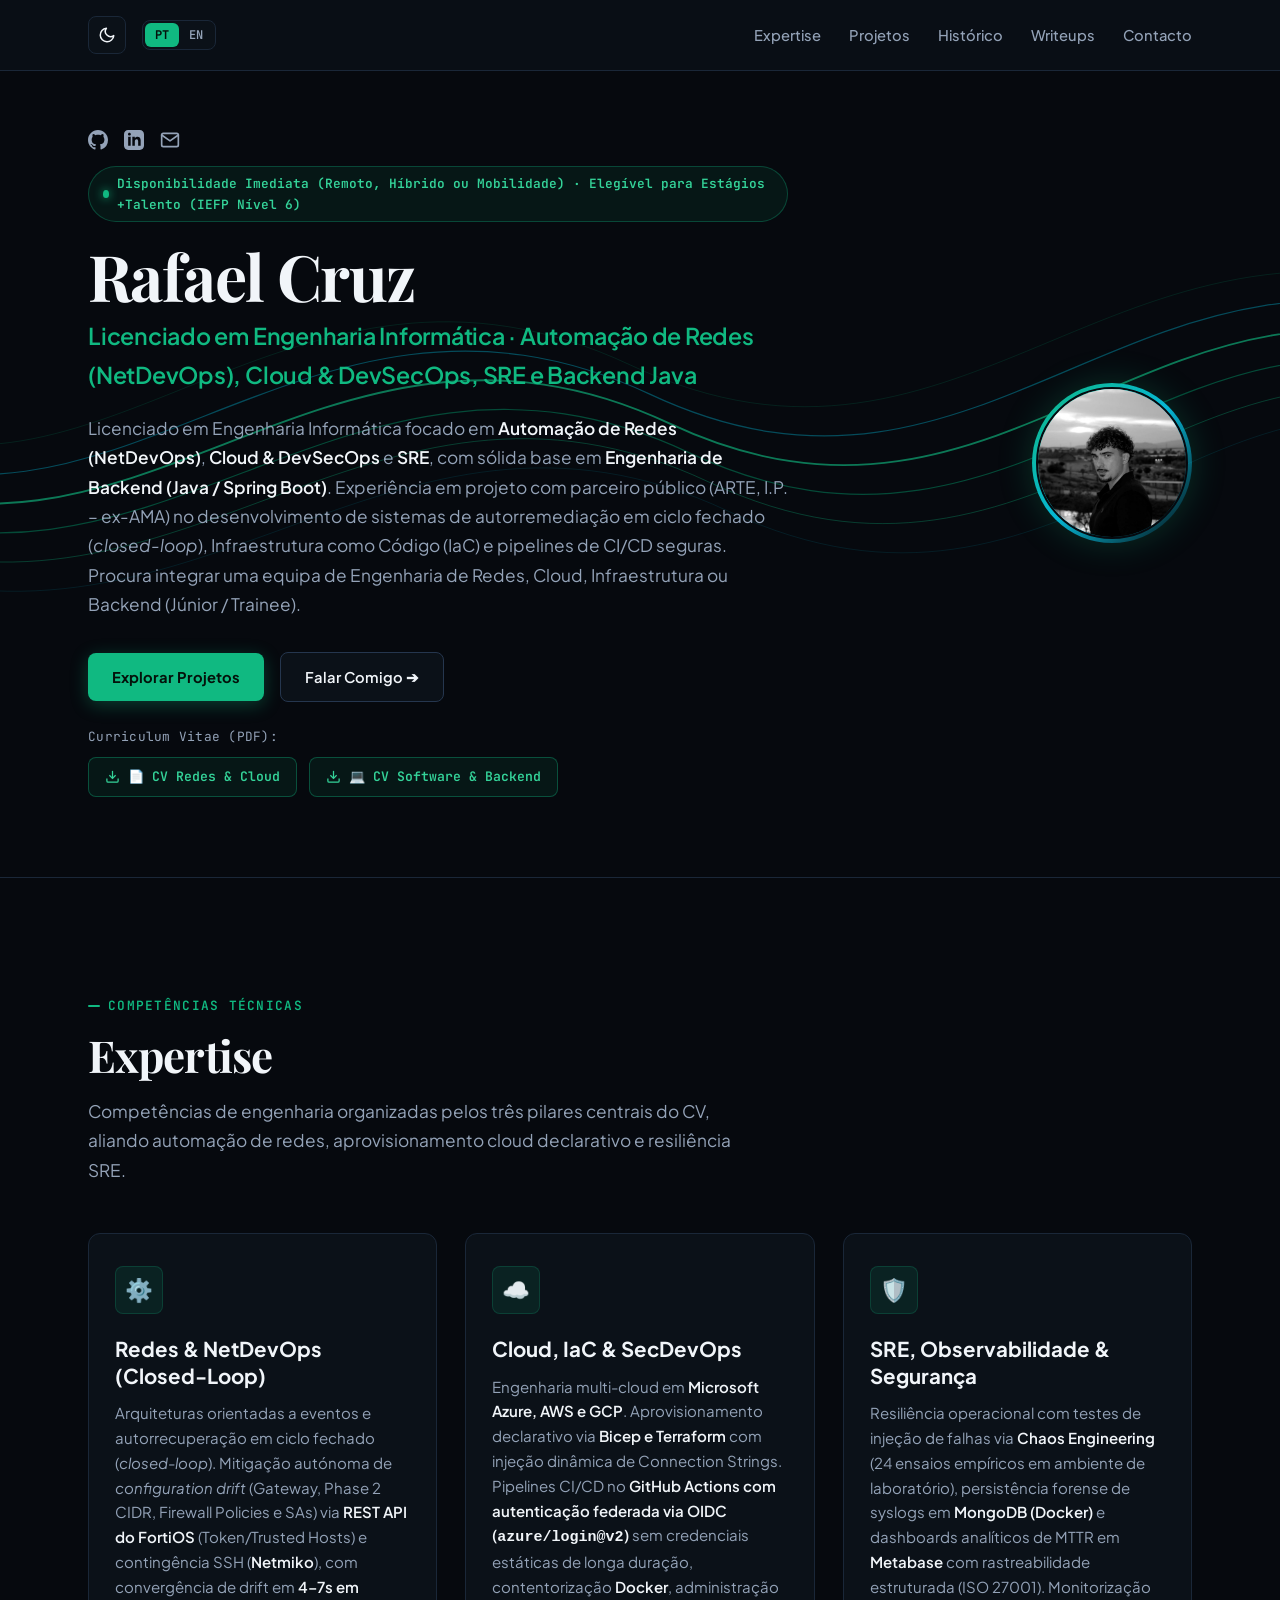
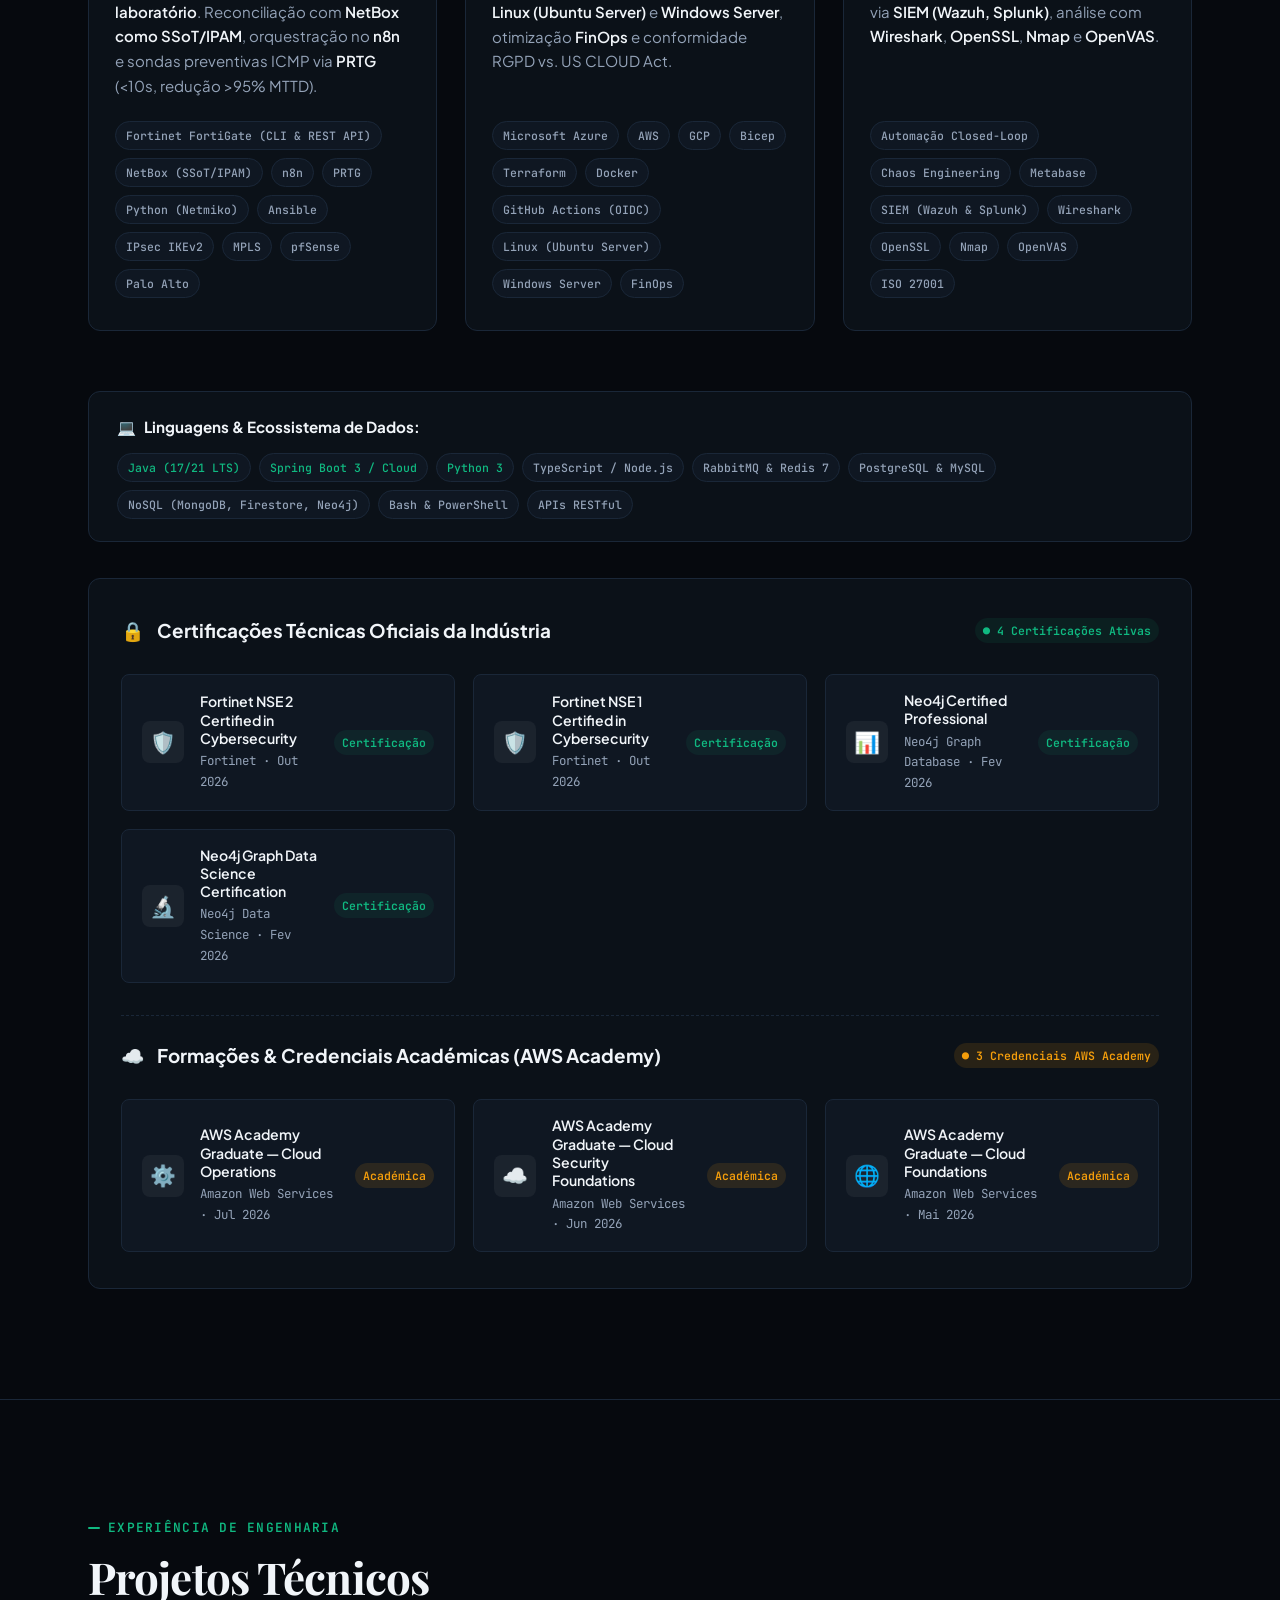
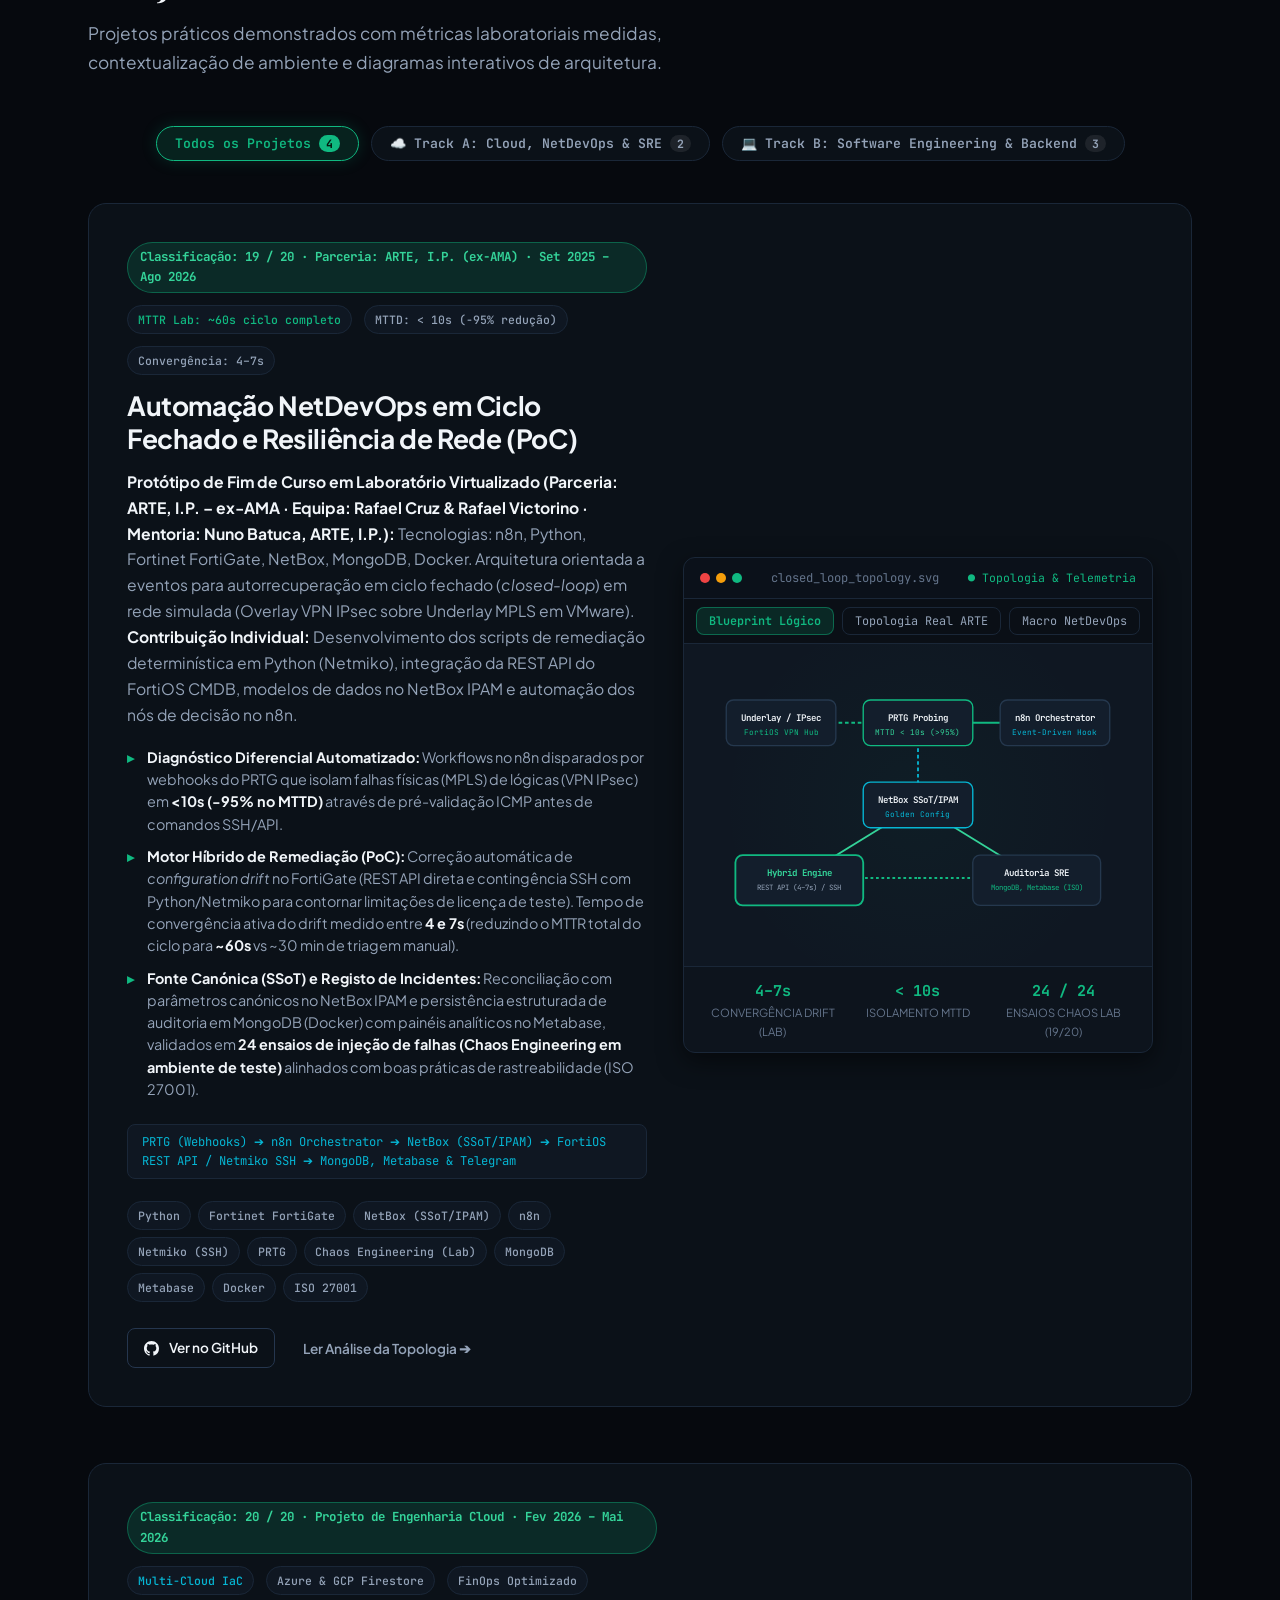
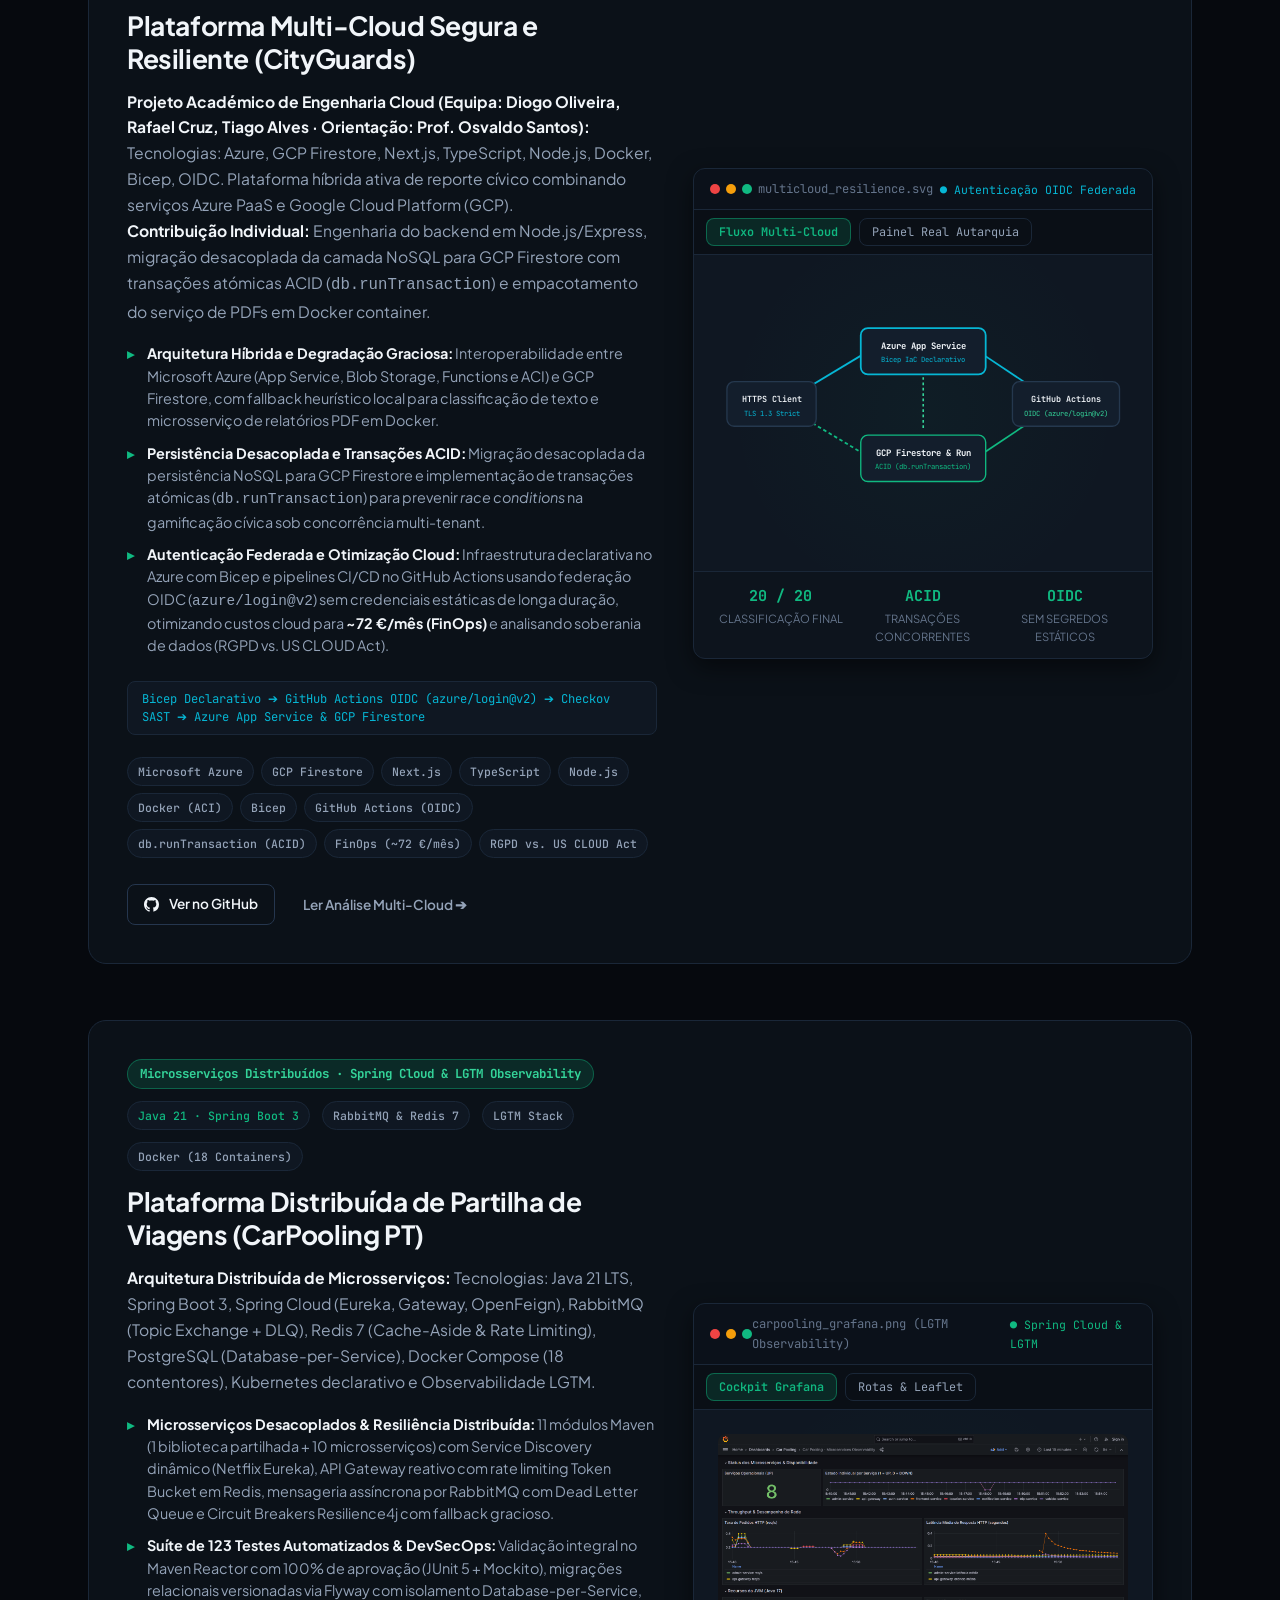
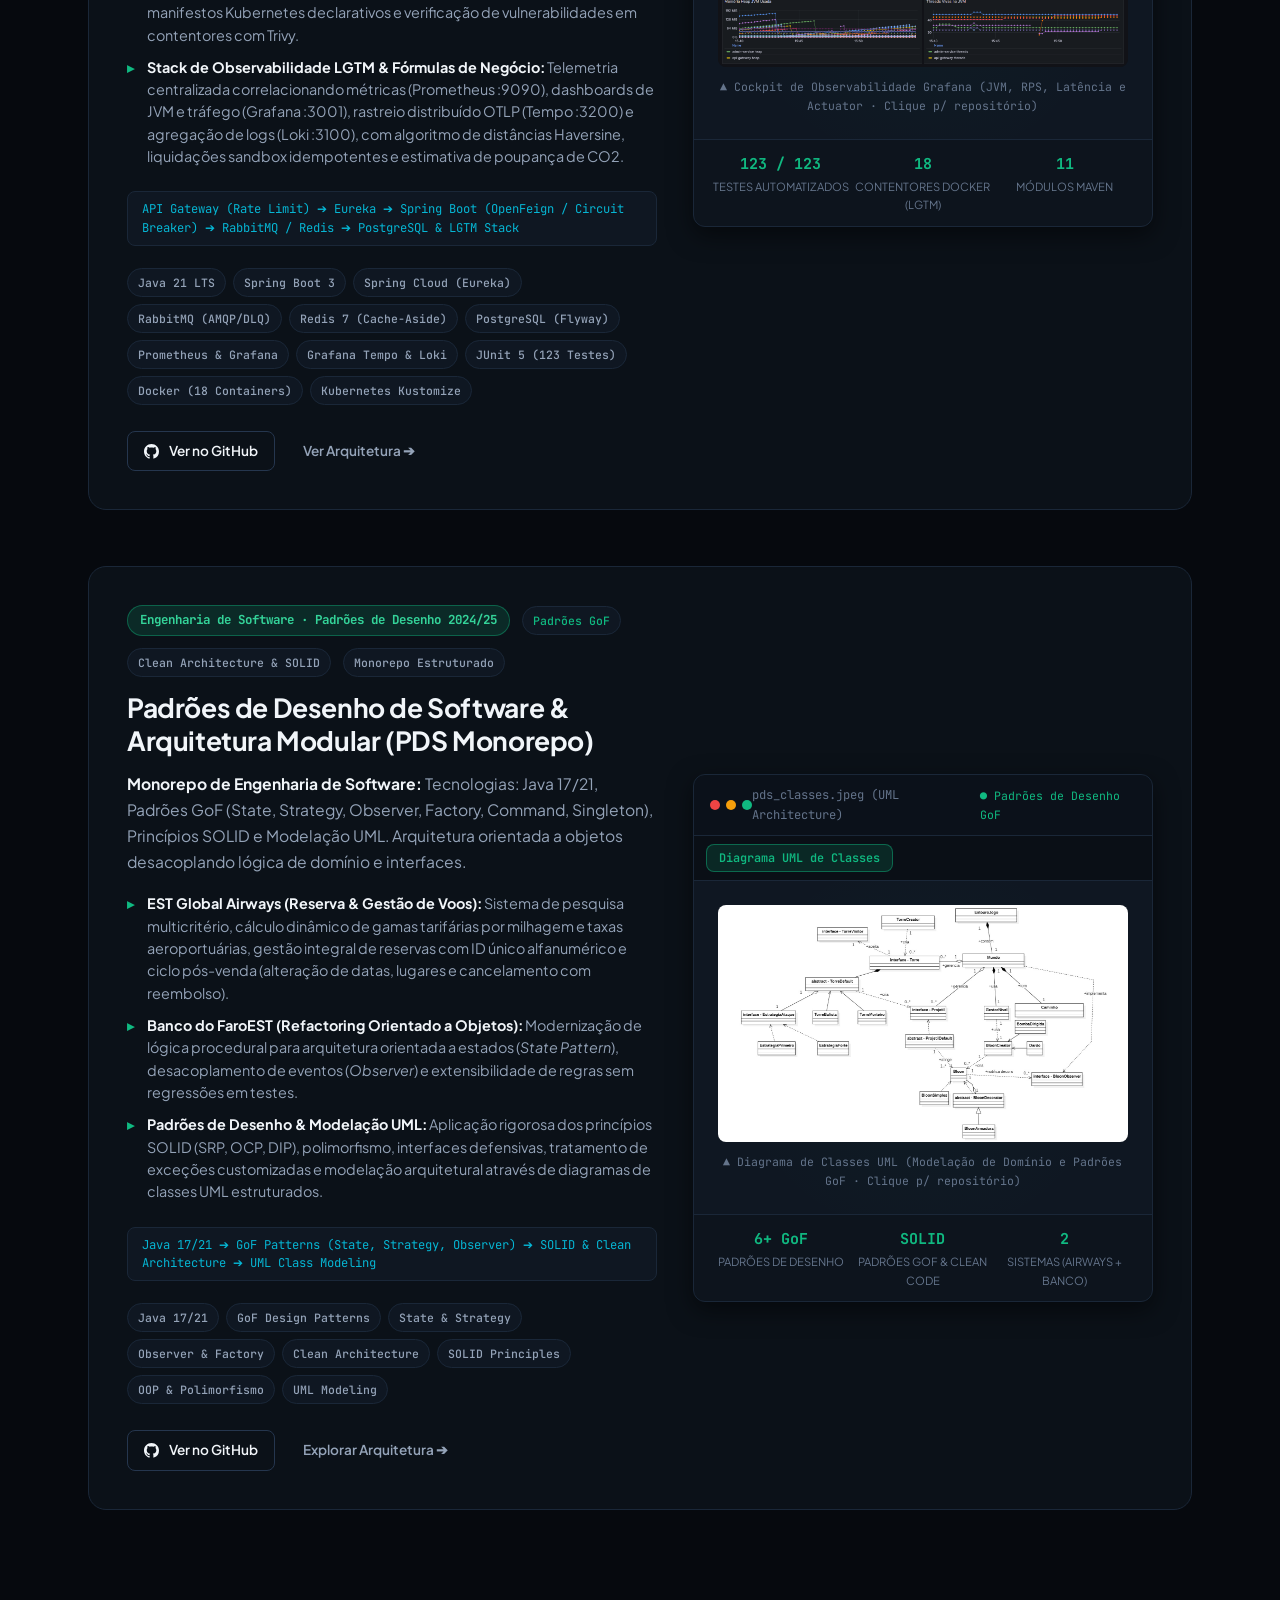
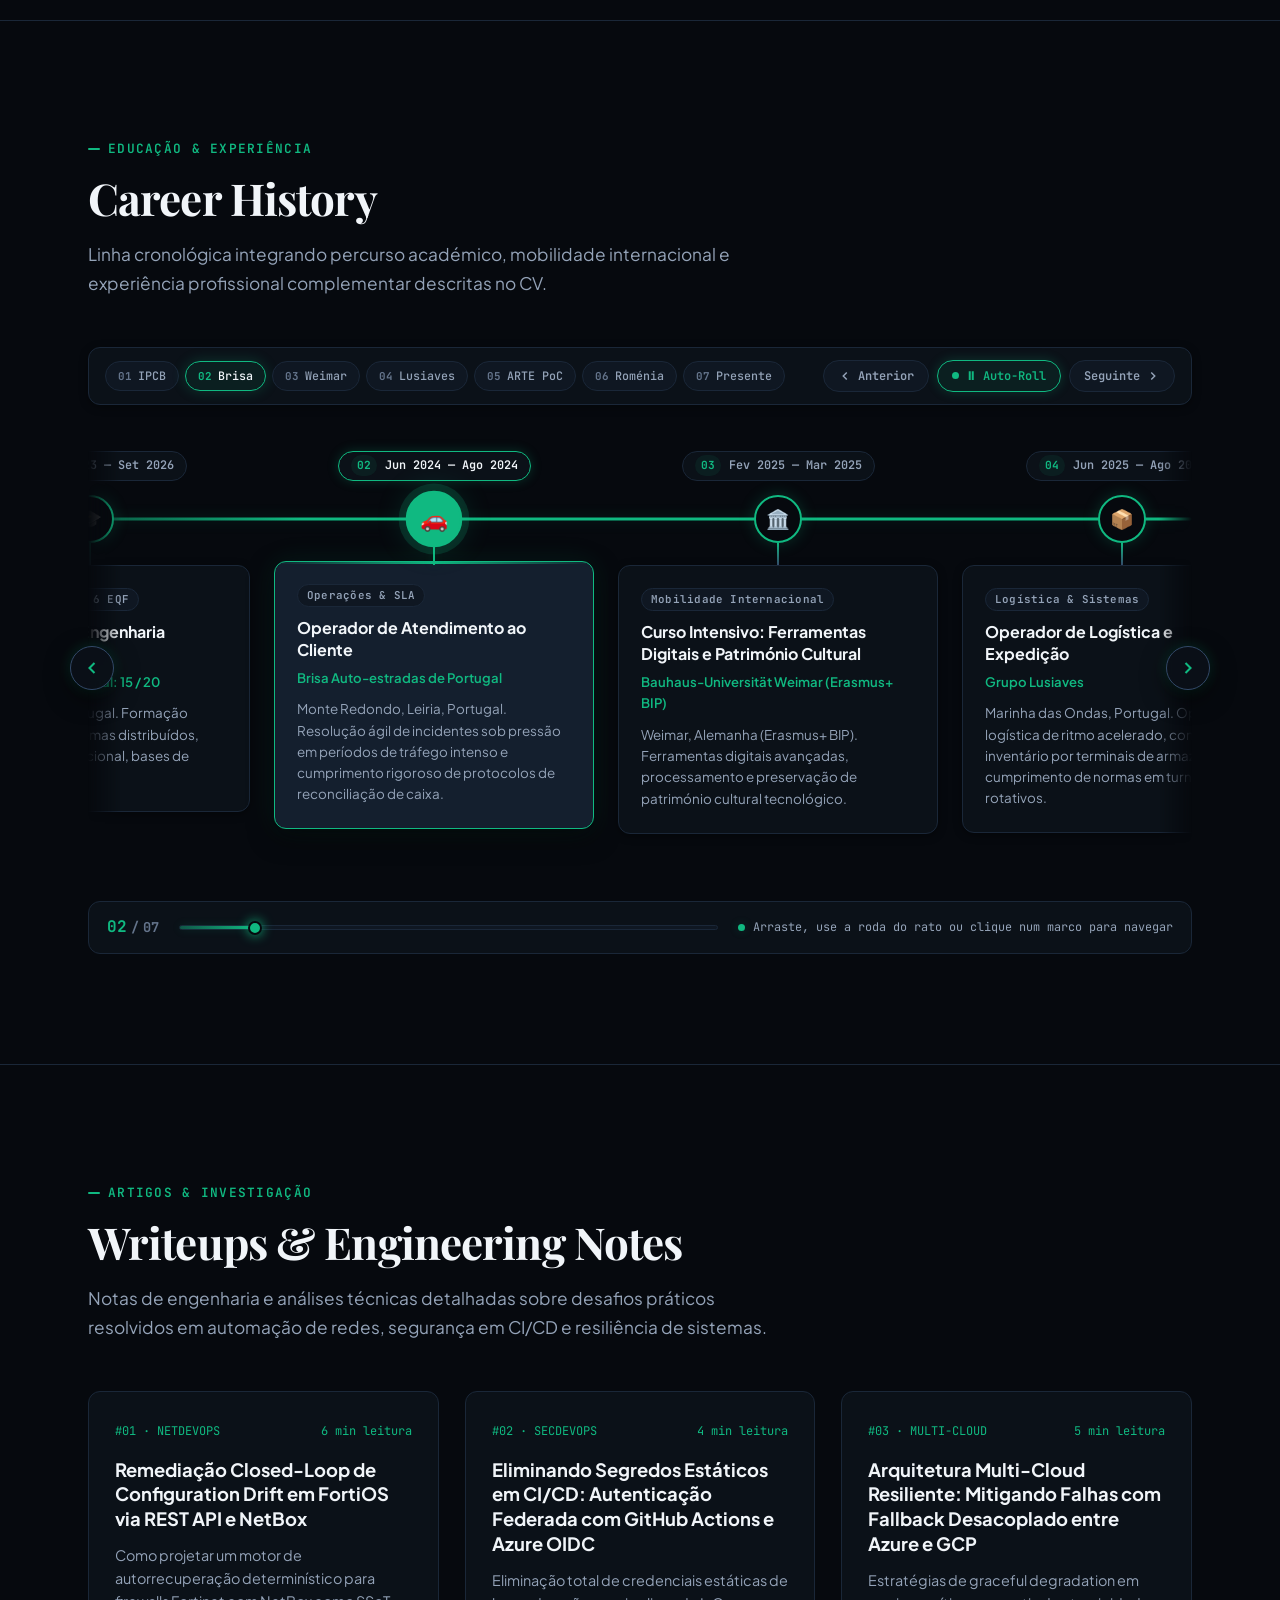
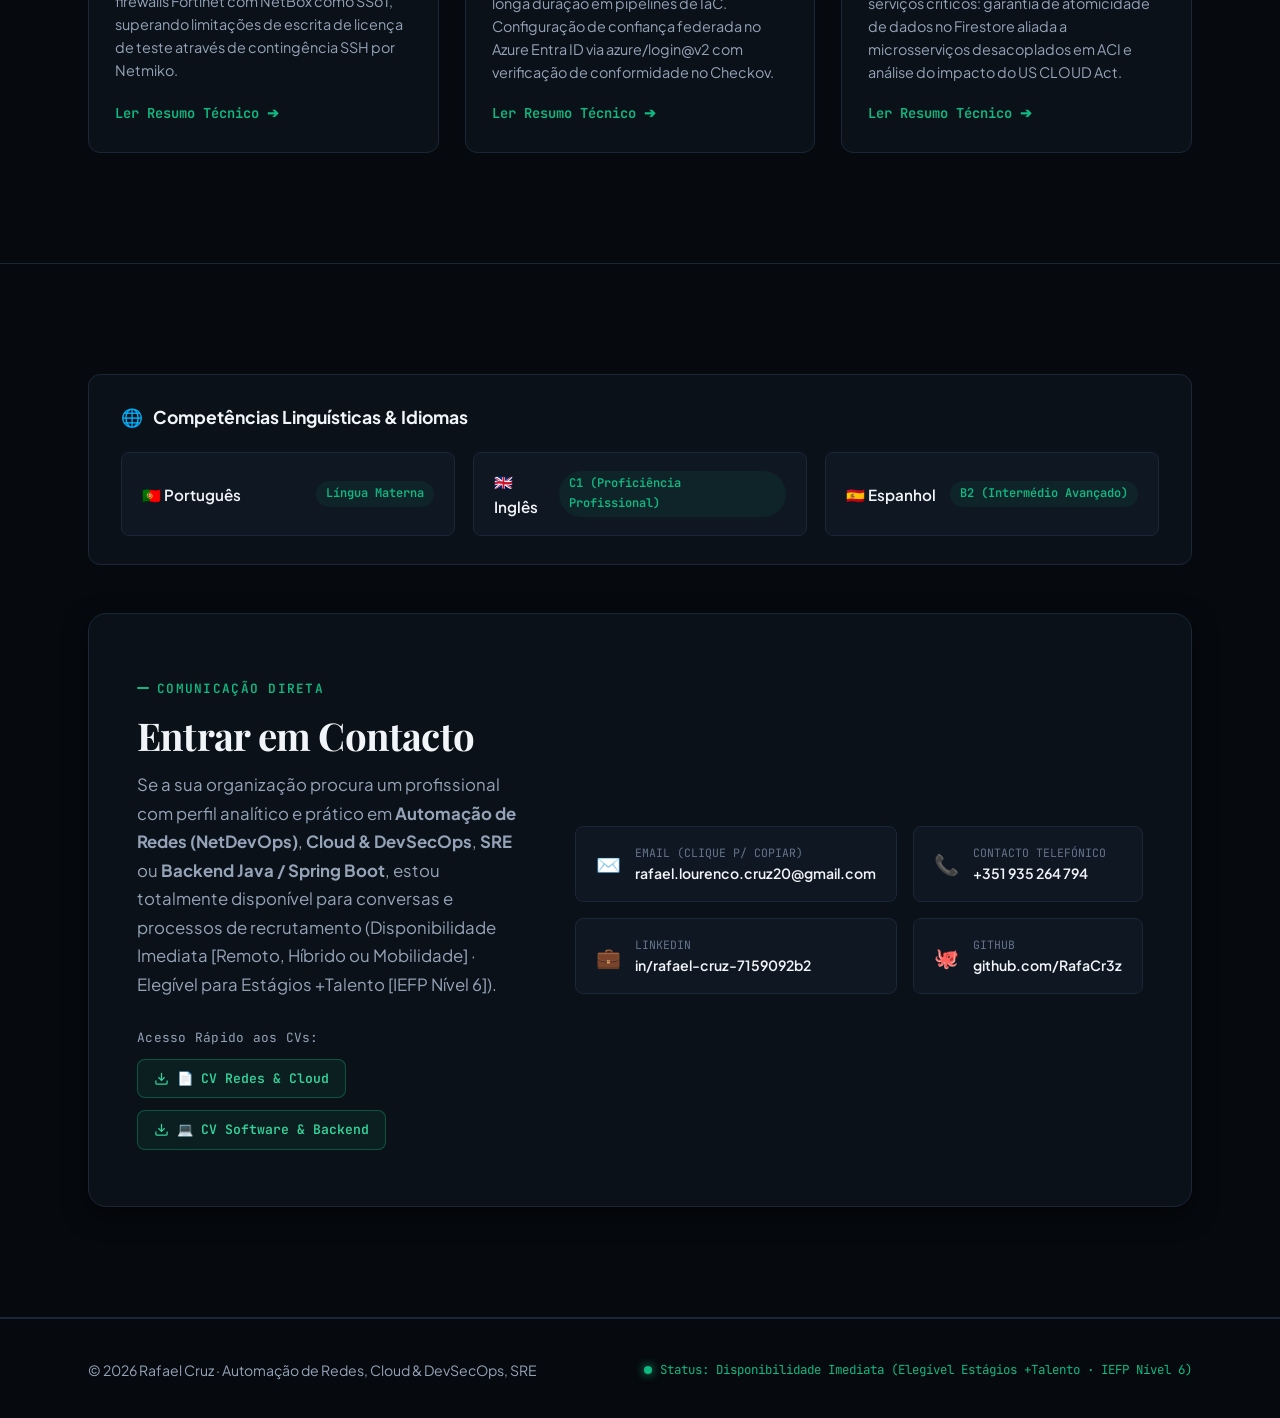
==== commit 64993240: "fix(cv): update Redes & Cloud CV PDF and harmonize IPCB graduation dates" ====
--- a/index.html
+++ b/index.html
@@ -893,7 +893,7 @@
             <div class="timeline-node is-active" data-node-index="0">
               <div class="timeline-node-header">
                 <span class="timeline-step-num">01</span>
-                <span class="timeline-date" data-i18n="hist_1_date">Out 2022 — Jun 2026</span>
+                <span class="timeline-date" data-i18n="hist_1_date">Set 2023 — Set 2026</span>
               </div>
               <div class="timeline-marker-wrap">
                 <div class="timeline-marker">🎓</div>
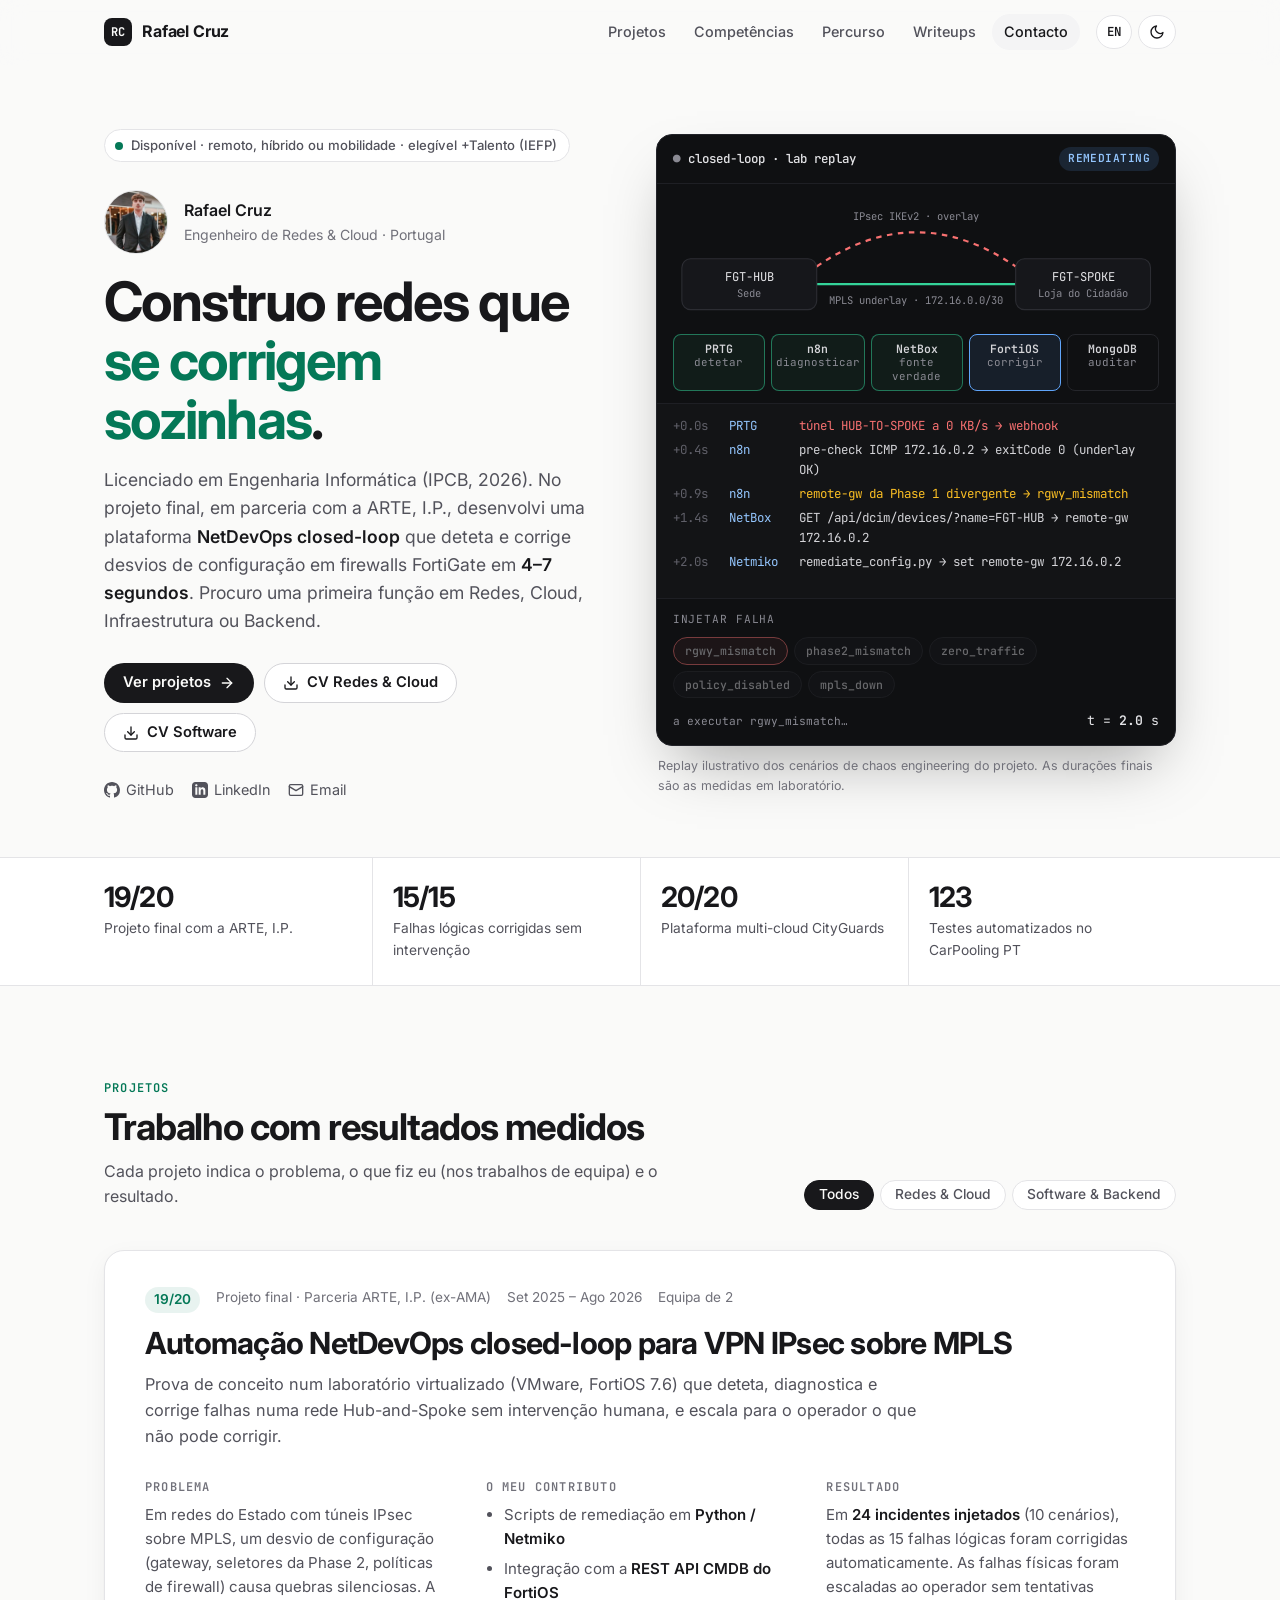
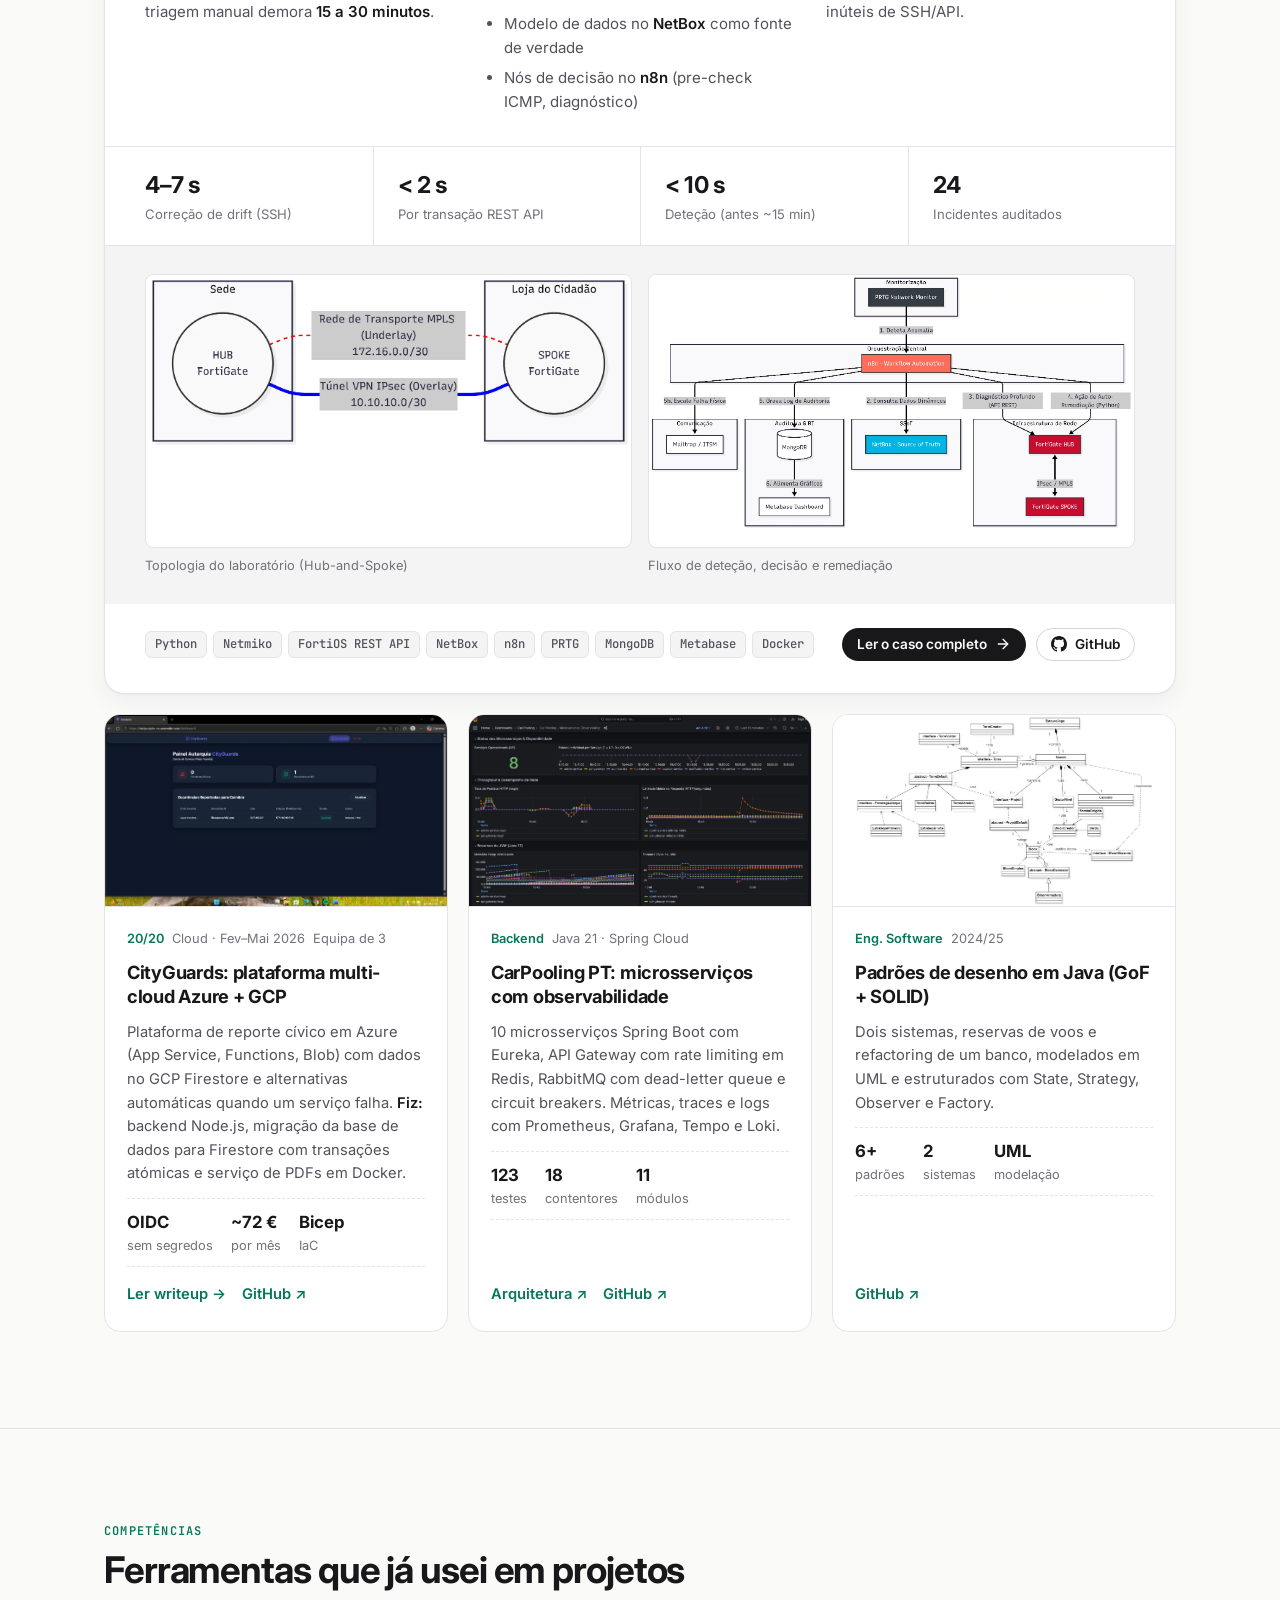
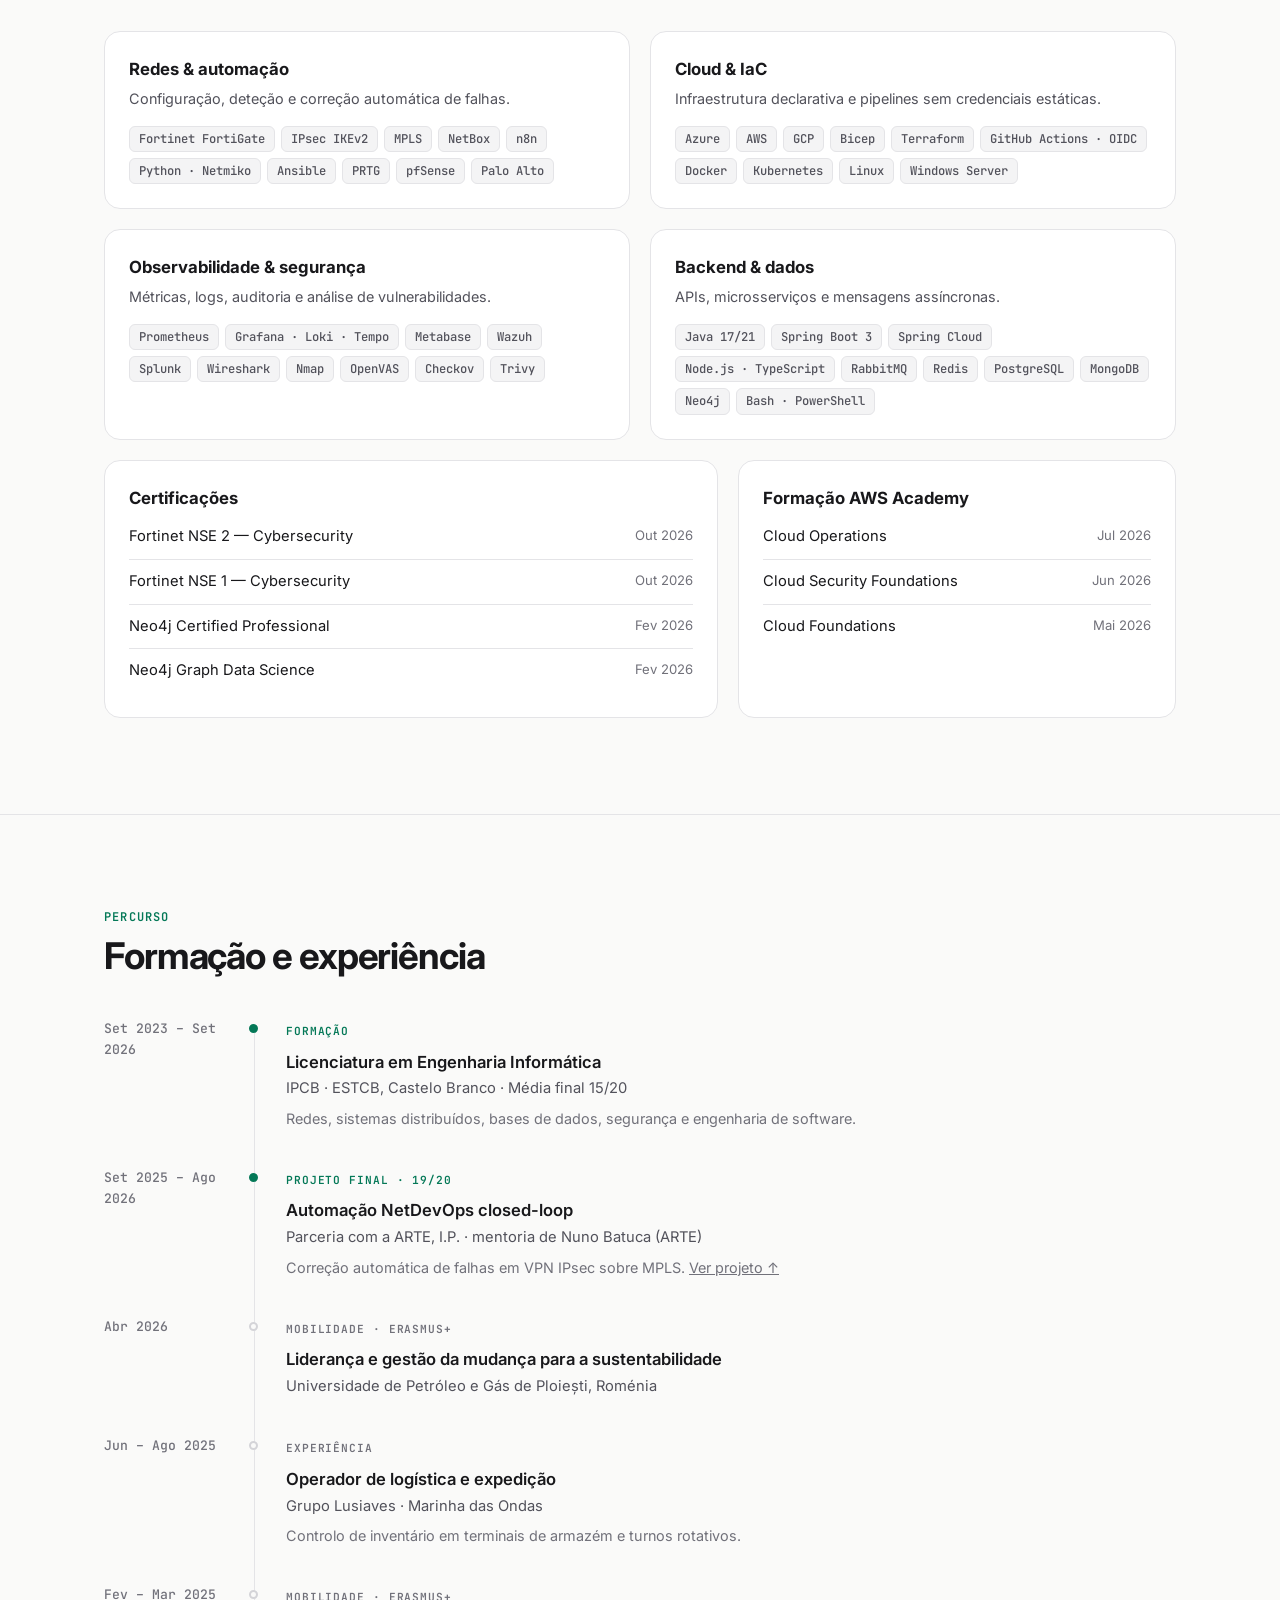
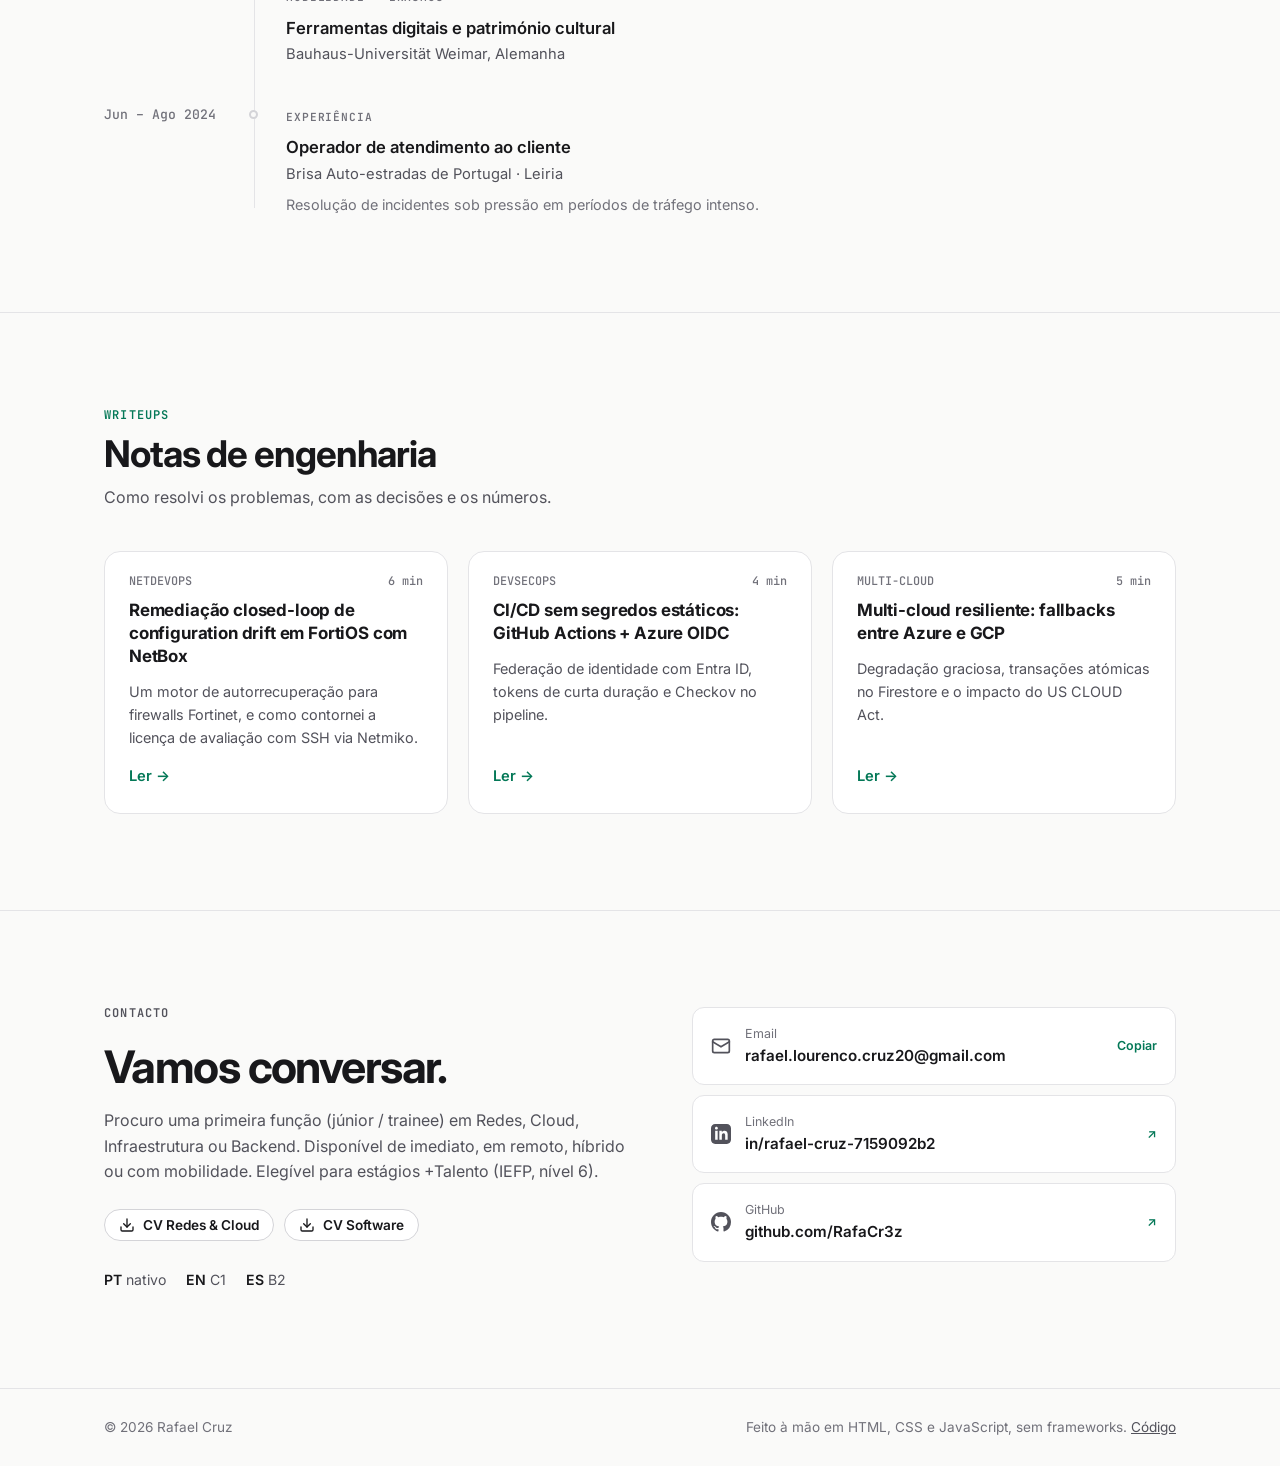
==== commit a2ce04bc: "feat(portfolio): editorial redesign with interactive closed-loop simulator - New hero with a single " ====
--- a/index.html
+++ b/index.html
@@ -1,1265 +1,692 @@
 <!DOCTYPE html>
-<html lang="pt-PT" data-theme="dark">
+<html lang="pt-PT" class="no-js">
 <head>
   <meta charset="UTF-8" />
   <meta name="viewport" content="width=device-width, initial-scale=1.0" />
-  <title>Rafael Cruz — Security Automation, NetDevOps & SRE Engineer</title>
-  <meta name="description" content="Portfólio Profissional de Rafael Cruz — Engenheiro Informático focado em Automação de Redes (NetDevOps), Engenharia Multi-Cloud (SecDevOps) e SRE." />
-  <meta name="keywords" content="Rafael Cruz, Security Automation, NetDevOps, SRE, Closed-Loop Remediation, SecDevOps, Cloud Security, Fortinet, NetBox, Python, Azure, GCP" />
+  <title>Rafael Cruz — Engenheiro de Redes &amp; Cloud (NetDevOps)</title>
+  <meta name="description" content="Rafael Cruz, Engenheiro Informático focado em automação de redes (NetDevOps), Cloud e Backend. Projeto final com a ARTE, I.P.: correção automática de falhas em firewalls FortiGate em 4–7 segundos." />
   <meta name="author" content="Rafael Cruz" />
-
-  <!-- Favicon -->
-  <link rel="icon" href="data:image/svg+xml,<svg xmlns='http://www.w3.org/2000/svg' viewBox='0 0 100 100'><text y='.9em' font-size='90'>🛡️</text></svg>" />
-
-  <!-- Open Graph / Social Previews -->
+  <link rel="canonical" href="https://rafacr3z.github.io/portfolio/" />
+  <meta name="theme-color" content="#0b0c0e" />
+
   <meta property="og:type" content="website" />
   <meta property="og:url" content="https://rafacr3z.github.io/portfolio/" />
-  <meta property="og:title" content="Rafael Cruz — Security Automation, NetDevOps & SRE Engineer" />
-  <meta property="og:description" content="Engenheiro Informático focado em Automação de Redes (NetDevOps), Engenharia Multi-Cloud (SecDevOps) e SRE. Closed-Loop Remediation e Infraestruturas Críticas." />
-  <meta property="og:image" content="https://rafacr3z.github.io/portfolio/avatar_rafael.jpg" />
-
-  <link rel="stylesheet" href="style.css?v=20261014_cv" />
+  <meta property="og:title" content="Rafael Cruz — Engenheiro de Redes &amp; Cloud (NetDevOps)" />
+  <meta property="og:description" content="Construo redes que se corrigem sozinhas. Automação closed-loop, Cloud e Backend." />
+  <meta property="og:image" content="https://rafacr3z.github.io/portfolio/assets/img/og-card.png" />
+  <meta property="og:image:width" content="1200" />
+  <meta property="og:image:height" content="630" />
+  <meta property="og:locale" content="pt_PT" />
+  <meta property="og:locale:alternate" content="en_GB" />
+  <meta name="twitter:card" content="summary_large_image" />
+
+  <link rel="icon" href="data:image/svg+xml,<svg xmlns='http://www.w3.org/2000/svg' viewBox='0 0 32 32'><rect width='32' height='32' rx='8' fill='%2318181b'/><text x='16' y='21' font-family='monospace' font-size='13' font-weight='700' fill='%23fff' text-anchor='middle'>RC</text></svg>" />
+
+  <link rel="preconnect" href="https://fonts.googleapis.com" />
+  <link rel="preconnect" href="https://fonts.gstatic.com" crossorigin />
+  <link rel="stylesheet" href="https://fonts.googleapis.com/css2?family=Inter:wght@400;500;600;700&family=JetBrains+Mono:wght@400;500;600&display=swap" />
+  <link rel="stylesheet" href="assets/css/main.css?v=2" />
+
+  <!-- Apply saved theme/language before first paint (avoids flash) -->
+  <script>
+    (function () {
+      var d = document.documentElement;
+      d.classList.remove('no-js');
+      try {
+        var t = localStorage.getItem('rc_theme');
+        if (t === 'light' || t === 'dark') d.setAttribute('data-theme', t);
+        var l = localStorage.getItem('rc_lang');
+        if (l === 'en') d.lang = 'en';
+      } catch (e) {}
+    })();
+  </script>
+
+  <script type="application/ld+json">
+  {
+    "@context": "https://schema.org",
+    "@type": "Person",
+    "name": "Rafael Cruz",
+    "jobTitle": "Network & Cloud Engineer (NetDevOps)",
+    "url": "https://rafacr3z.github.io/portfolio/",
+    "email": "mailto:rafael.lourenco.cruz20@gmail.com",
+    "alumniOf": "Instituto Politécnico de Castelo Branco",
+    "knowsLanguage": ["pt", "en", "es"],
+    "sameAs": [
+      "https://github.com/RafaCr3z",
+      "https://www.linkedin.com/in/rafael-cruz-7159092b2/"
+    ]
+  }
+  </script>
 </head>
-<body>
-
-  <!-- ==================== Header & Navigation ==================== -->
-  <header class="header">
+<body data-title-pt="Rafael Cruz — Engenheiro de Redes &amp; Cloud (NetDevOps)" data-title-en="Rafael Cruz — Network &amp; Cloud Engineer (NetDevOps)">
+  <!-- Icon sprite -->
+  <svg width="0" height="0" style="position:absolute" aria-hidden="true">
+    <symbol id="i-github" viewBox="0 0 24 24"><path fill="currentColor" d="M12 0C5.37 0 0 5.37 0 12c0 5.31 3.435 9.795 8.205 11.385.6.105.825-.255.825-.57 0-.285-.015-1.23-.015-2.235-3.015.555-3.795-.735-4.035-1.41-.135-.345-.72-1.41-1.23-1.695-.42-.225-1.02-.78-.015-.795.945-.015 1.62.87 1.845 1.23 1.08 1.815 2.805 1.305 3.495.99.105-.78.42-1.305.765-1.605-2.67-.3-5.46-1.335-5.46-5.925 0-1.305.465-2.385 1.23-3.225-.12-.3-.54-1.53.12-3.18 0 0 1.005-.315 3.3 1.23.96-.27 1.98-.405 3-.405s2.04.135 3 .405c2.295-1.56 3.3-1.23 3.3-1.23.66 1.65.24 2.88.12 3.18.765.84 1.23 1.905 1.23 3.225 0 4.605-2.805 5.625-5.475 5.925.435.375.81 1.095.81 2.22 0 1.605-.015 2.895-.015 3.3 0 .315.225.69.825.57A12.02 12.02 0 0 0 24 12c0-6.63-5.37-12-12-12z"/></symbol>
+    <symbol id="i-linkedin" viewBox="0 0 24 24"><path fill="currentColor" d="M19 0h-14c-2.761 0-5 2.239-5 5v14c0 2.761 2.239 5 5 5h14c2.762 0 5-2.239 5-5v-14c0-2.761-2.238-5-5-5zm-11 19h-3v-11h3v11zm-1.5-12.268c-.966 0-1.75-.79-1.75-1.764s.784-1.764 1.75-1.764 1.75.79 1.75 1.764-.783 1.764-1.75 1.764zm13.5 12.268h-3v-5.604c0-3.368-4-3.113-4 0v5.604h-3v-11h3v1.765c1.396-2.586 7-2.777 7 2.476v6.759z"/></symbol>
+    <symbol id="i-mail" viewBox="0 0 24 24"><g fill="none" stroke="currentColor" stroke-width="2" stroke-linecap="round" stroke-linejoin="round"><rect x="2" y="4" width="20" height="16" rx="2"/><path d="m22 7-10 6L2 7"/></g></symbol>
+    <symbol id="i-download" viewBox="0 0 24 24"><g fill="none" stroke="currentColor" stroke-width="2" stroke-linecap="round" stroke-linejoin="round"><path d="M21 15v4a2 2 0 0 1-2 2H5a2 2 0 0 1-2-2v-4"/><path d="m7 10 5 5 5-5"/><path d="M12 15V3"/></g></symbol>
+    <symbol id="i-arrow" viewBox="0 0 24 24"><g fill="none" stroke="currentColor" stroke-width="2" stroke-linecap="round" stroke-linejoin="round"><path d="M5 12h14"/><path d="m12 5 7 7-7 7"/></g></symbol>
+  </svg>
+
+  <a href="#main" class="skip-link"><span data-l="pt">Saltar para o conteúdo</span><span data-l="en">Skip to content</span></a>
+
+  <!-- ============ Header ============ -->
+  <header class="site-header" id="top">
     <div class="container">
-      <nav class="nav">
-        <div class="nav-left">
-          <!-- Theme Toggle (Dark / Light) -->
-          <button type="button" class="theme-toggle-btn" id="themeToggleBtn" aria-label="Alternar tema claro/escuro" title="Alternar tema">
-            <svg id="themeIconSun" width="18" height="18" viewBox="0 0 24 24" fill="none" stroke="currentColor" stroke-width="2" stroke-linecap="round" stroke-linejoin="round" style="display: none;"><circle cx="12" cy="12" r="5"></circle><line x1="12" y1="1" x2="12" y2="3"></line><line x1="12" y1="21" x2="12" y2="23"></line><line x1="4.22" y1="4.22" x2="5.64" y2="5.64"></line><line x1="18.36" y1="18.36" x2="19.78" y2="19.78"></line><line x1="1" y1="12" x2="3" y2="12"></line><line x1="21" y1="12" x2="23" y2="12"></line><line x1="4.22" y1="19.78" x2="5.64" y2="18.36"></line><line x1="18.36" y1="5.64" x2="19.78" y2="4.22"></line></svg>
-            <svg id="themeIconMoon" width="18" height="18" viewBox="0 0 24 24" fill="none" stroke="currentColor" stroke-width="2" stroke-linecap="round" stroke-linejoin="round"><path d="M21 12.79A9 9 0 1 1 11.21 3 7 7 0 0 0 21 12.79z"></path></svg>
+      <nav class="nav" aria-label="Principal">
+        <a href="#top" class="brand"><span class="brand-mark">RC</span>Rafael Cruz</a>
+
+        <ul class="nav-links" id="navLinks">
+          <li><a href="#projetos"><span data-l="pt">Projetos</span><span data-l="en">Projects</span></a></li>
+          <li><a href="#competencias"><span data-l="pt">Competências</span><span data-l="en">Skills</span></a></li>
+          <li><a href="#percurso"><span data-l="pt">Percurso</span><span data-l="en">Experience</span></a></li>
+          <li><a href="#writeups">Writeups</a></li>
+          <li><a href="#contacto"><span data-l="pt">Contacto</span><span data-l="en">Contact</span></a></li>
+        </ul>
+
+        <div class="nav-tools">
+          <button type="button" class="lang-btn" id="langBtn" aria-label="Switch language / Mudar idioma">
+            <span data-l="pt">EN</span><span data-l="en">PT</span>
           </button>
-
-          <!-- Language Switcher -->
-          <div class="lang-switcher">
-            <button type="button" class="lang-btn active" data-lang="pt" id="btnLangPt">PT</button>
-            <button type="button" class="lang-btn" data-lang="en" id="btnLangEn">EN</button>
-          </div>
-        </div>
-
-        <div class="nav-right">
-          <ul class="nav-links">
-            <li><a href="#expertise" class="nav-link" data-i18n="nav_expertise">Expertise</a></li>
-            <li><a href="#projects" class="nav-link" data-i18n="nav_projects">Projetos</a></li>
-            <li><a href="#history" class="nav-link" data-i18n="nav_history">Histórico</a></li>
-            <li><a href="#writeups" class="nav-link" data-i18n="nav_writeups">Writeups</a></li>
-            <li><a href="#contact" class="nav-link" data-i18n="nav_contact">Contacto</a></li>
-          </ul>
+          <button type="button" class="icon-btn" id="themeBtn" aria-label="Alternar tema claro/escuro">
+            <svg class="theme-icon-moon" viewBox="0 0 24 24" fill="none" stroke="currentColor" stroke-width="2" stroke-linecap="round" stroke-linejoin="round"><path d="M21 12.79A9 9 0 1 1 11.21 3 7 7 0 0 0 21 12.79z"/></svg>
+            <svg class="theme-icon-sun" viewBox="0 0 24 24" fill="none" stroke="currentColor" stroke-width="2" stroke-linecap="round"><circle cx="12" cy="12" r="4.5"/><path d="M12 1.5v2.5M12 20v2.5M4.6 4.6l1.8 1.8M17.6 17.6l1.8 1.8M1.5 12H4M20 12h2.5M4.6 19.4l1.8-1.8M17.6 6.4l1.8-1.8"/></svg>
+          </button>
+          <button type="button" class="icon-btn menu-btn" id="menuBtn" aria-label="Menu" aria-expanded="false" aria-controls="navLinks">
+            <svg viewBox="0 0 24 24" fill="none" stroke="currentColor" stroke-width="2" stroke-linecap="round"><path d="M4 7h16M4 12h16M4 17h16"/></svg>
+          </button>
         </div>
       </nav>
     </div>
   </header>
 
-  <!-- ==================== Hero Section ==================== -->
-  <section class="hero" id="hero">
-    <!-- Dynamic Cyber Green Vector Ribbon Wave -->
-    <div class="hero-wave-canvas" aria-hidden="true">
-      <svg class="hero-wave-svg" viewBox="0 0 1440 600" fill="none" preserveAspectRatio="none">
-        <path class="wave-ribbon" d="M -100,320 C 200,420 400,180 750,290 C 1100,400 1250,150 1600,250" stroke="#10b981" stroke-width="1.8" stroke-opacity="0.75" />
-        <path class="wave-ribbon" d="M -100,340 C 220,440 420,200 770,310 C 1120,420 1270,170 1600,270" stroke="#059669" stroke-width="1.2" stroke-opacity="0.55" />
-        <path class="wave-ribbon" d="M -100,300 C 180,400 380,160 730,270 C 1080,380 1230,130 1600,230" stroke="#06b6d4" stroke-width="1.2" stroke-opacity="0.45" />
-        <path class="wave-ribbon" d="M -100,360 C 240,460 440,220 790,330 C 1140,440 1290,190 1600,290" stroke="#10b981" stroke-width="1.0" stroke-opacity="0.35" />
-        <path class="wave-ribbon" d="M -100,280 C 160,380 360,140 710,250 C 1060,360 1210,110 1600,210" stroke="#059669" stroke-width="0.8" stroke-opacity="0.25" />
-        <path class="wave-ribbon" d="M -100,380 C 260,480 460,240 810,350 C 1160,460 1310,210 1600,310" stroke="#06b6d4" stroke-width="0.7" stroke-opacity="0.20" />
-      </svg>
-    </div>
-
-    <div class="container hero-container">
-      <div class="hero-main">
-        <!-- Direct Social Links above Name -->
-        <div class="hero-social-links">
-          <a href="https://github.com/RafaCr3z" target="_blank" rel="noopener noreferrer" class="hero-social-link" title="GitHub Profile">
-            <svg viewBox="0 0 24 24" fill="currentColor"><path d="M12 0C5.37 0 0 5.37 0 12c0 5.31 3.435 9.795 8.205 11.385.6.105.825-.255.825-.57 0-.285-.015-1.23-.015-2.235-3.015.555-3.795-.735-4.035-1.41-.135-.345-.72-1.41-1.23-1.695-.42-.225-1.02-.78-.015-.795.945-.015 1.62.87 1.845 1.23 1.08 1.815 2.805 1.305 3.495.99.105-.78.42-1.305.765-1.605-2.67-.3-5.46-1.335-5.46-5.925 0-1.305.465-2.385 1.23-3.225-.12-.3-.54-1.53.12-3.18 0 0 1.005-.315 3.3 1.23.96-.27 1.98-.405 3-.405s2.04.135 3 .405c2.295-1.56 3.3-1.23 3.3-1.23.66 1.65.24 2.88.12 3.18.765.84 1.23 1.905 1.23 3.225 0 4.605-2.805 5.625-5.475 5.925.435.375.81 1.095.81 2.22 0 1.605-.015 2.895-.015 3.3 0 .315.225.69.825.57A12.02 12.02 0 0 0 24 12c0-6.63-5.37-12-12-12z"/></svg>
-          </a>
-          <a href="https://www.linkedin.com/in/rafael-cruz-7159092b2/" target="_blank" rel="noopener noreferrer" class="hero-social-link" title="LinkedIn Profile">
-            <svg viewBox="0 0 24 24" fill="currentColor"><path d="M19 0h-14c-2.761 0-5 2.239-5 5v14c0 2.761 2.239 5 5 5h14c2.762 0 5-2.239 5-5v-14c0-2.761-2.238-5-5-5zm-11 19h-3v-11h3v11zm-1.5-12.268c-.966 0-1.75-.79-1.75-1.764s.784-1.764 1.75-1.764 1.75.79 1.75 1.764-.783 1.764-1.75 1.764zm13.5 12.268h-3v-5.604c0-3.368-4-3.113-4 0v5.604h-3v-11h3v1.765c1.396-2.586 7-2.777 7 2.476v6.759z"/></svg>
-          </a>
-          <a href="mailto:rafael.lourenco.cruz20@gmail.com" class="hero-social-link" title="Enviar Email">
-            <svg viewBox="0 0 24 24" fill="none" stroke="currentColor" stroke-width="2" stroke-linecap="round" stroke-linejoin="round"><path d="M4 4h16c1.1 0 2 .9 2 2v12c0 1.1-.9 2-2 2H4c-1.1 0-2-.9-2-2V6c0-1.1.9-2 2-2z"></path><polyline points="22,6 12,13 2,6"></polyline></svg>
-          </a>
-        </div>
-
-        <div class="hero-status-pill" data-i18n="hero_status">
-          <span class="status-dot"></span>
-          Disponibilidade Imediata (Remoto, Híbrido ou Mobilidade) · Elegível para Estágios +Talento (IEFP Nível 6)
-        </div>
-
-        <h1 class="hero-name" data-i18n="hero_name">Rafael Cruz</h1>
-        <h2 class="hero-role" data-i18n="hero_role">Licenciado em Engenharia Informática · Automação de Redes (NetDevOps), Cloud &amp; DevSecOps, SRE e Backend Java</h2>
-
-        <p class="hero-bio" data-i18n="hero_bio">
-          Licenciado em Engenharia Informática focado em <strong>Automação de Redes (NetDevOps)</strong>, <strong>Cloud &amp; DevSecOps</strong> e <strong>SRE</strong>, com sólida base em <strong>Engenharia de Backend (Java / Spring Boot)</strong>. Experiência em projeto com parceiro público (ARTE, I.P. – ex-AMA) no desenvolvimento de sistemas de autorremediação em ciclo fechado (<em>closed-loop</em>), Infraestrutura como Código (IaC) e pipelines de CI/CD seguras. Procura integrar uma equipa de Engenharia de Redes, Cloud, Infraestrutura ou Backend (Júnior / Trainee).
-        </p>
-
-        <div class="hero-cta-group">
-          <a href="#projects" class="btn btn-primary" data-i18n="btn_explore_projects">Explorar Projetos</a>
-          <a href="#contact" class="btn btn-secondary" data-i18n="btn_contact_me">Falar Comigo ➔</a>
-        </div>
-
-        <!-- Direct Dual CV Downloads -->
-        <div class="hero-cv-group">
-          <div class="hero-cv-label" data-i18n="hero_cv_label">Curriculum Vitae (PDF):</div>
-          <div class="hero-cv-buttons">
-            <a href="CV_Rafael_Cruz_Redes_Cloud.pdf" target="_blank" rel="noopener noreferrer" class="btn-cv-pill" download="CV_Rafael_Cruz_Redes_Cloud.pdf">
-              <svg width="15" height="15" viewBox="0 0 24 24" fill="none" stroke="currentColor" stroke-width="2"><path d="M21 15v4a2 2 0 0 1-2 2H5a2 2 0 0 1-2-2v-4"></path><polyline points="7 10 12 15 17 10"></polyline><line x1="12" y1="15" x2="12" y2="3"></line></svg>
-              <span data-i18n="btn_cv_net">📄 CV Redes &amp; Cloud</span>
+  <main id="main">
+
+    <!-- ============ Hero ============ -->
+    <section class="hero">
+      <div class="container hero-grid">
+        <div>
+          <span class="status-pill">
+            <span class="pulse-dot" aria-hidden="true"></span>
+            <span data-l="pt">Disponível · remoto, híbrido ou mobilidade · elegível +Talento (IEFP)</span>
+            <span data-l="en">Available now · remote, hybrid or relocation</span>
+          </span>
+
+          <div class="hero-id">
+            <img src="assets/img/avatar.webp" width="64" height="64" alt="Rafael Cruz" class="hero-avatar" />
+            <div>
+              <p class="hero-name">Rafael Cruz</p>
+              <div class="hero-loc">
+                <span data-l="pt">Engenheiro de Redes &amp; Cloud · Portugal</span>
+                <span data-l="en">Network &amp; Cloud Engineer · Portugal</span>
+              </div>
+            </div>
+          </div>
+
+          <h1 class="hero-title">
+            <span data-l="pt">Construo redes que <em>se corrigem sozinhas</em>.</span>
+            <span data-l="en">I build networks that <em>fix themselves</em>.</span>
+          </h1>
+
+          <p class="hero-lead">
+            <span data-l="pt">Licenciado em Engenharia Informática (IPCB, 2026). No projeto final, em parceria com a ARTE, I.P., desenvolvi uma plataforma <strong>NetDevOps closed-loop</strong> que deteta e corrige desvios de configuração em firewalls FortiGate em <strong>4–7 segundos</strong>. Procuro uma primeira função em Redes, Cloud, Infraestrutura ou Backend.</span>
+            <span data-l="en">Computer Science &amp; Engineering graduate (IPCB, 2026). For my capstone, in partnership with Portugal's state technology agency (ARTE, I.P.), I built a <strong>closed-loop NetDevOps platform</strong> that detects and fixes configuration drift on FortiGate firewalls in <strong>4–7 seconds</strong>. Looking for a first role in Networking, Cloud, Infrastructure or Backend.</span>
+          </p>
+
+          <div class="hero-cta">
+            <a href="#projetos" class="btn btn-primary">
+              <span data-l="pt">Ver projetos</span><span data-l="en">See projects</span>
+              <svg aria-hidden="true"><use href="#i-arrow"/></svg>
             </a>
-            <a href="CV_Rafael_Cruz_Desenvolvimento_Software.pdf" target="_blank" rel="noopener noreferrer" class="btn-cv-pill" download="CV_Rafael_Cruz_Desenvolvimento_Software.pdf">
-              <svg width="15" height="15" viewBox="0 0 24 24" fill="none" stroke="currentColor" stroke-width="2"><path d="M21 15v4a2 2 0 0 1-2 2H5a2 2 0 0 1-2-2v-4"></path><polyline points="7 10 12 15 17 10"></polyline><line x1="12" y1="15" x2="12" y2="3"></line></svg>
-              <span data-i18n="btn_cv_dev">💻 CV Software &amp; Backend</span>
+            <a href="CV_Rafael_Cruz_Redes_Cloud.pdf" class="btn btn-outline" download>
+              <svg aria-hidden="true"><use href="#i-download"/></svg>
+              <span data-l="pt">CV Redes &amp; Cloud</span><span data-l="en">CV Network &amp; Cloud</span>
             </a>
-          </div>
+            <a href="CV_Rafael_Cruz_Desenvolvimento_Software.pdf" class="btn btn-outline" download>
+              <svg aria-hidden="true"><use href="#i-download"/></svg>
+              <span data-l="pt">CV Software</span><span data-l="en">CV Software</span>
+            </a>
+          </div>
+
+          <div class="hero-links">
+            <a href="https://github.com/RafaCr3z" target="_blank" rel="noopener"><svg aria-hidden="true"><use href="#i-github"/></svg>GitHub</a>
+            <a href="https://www.linkedin.com/in/rafael-cruz-7159092b2/" target="_blank" rel="noopener"><svg aria-hidden="true"><use href="#i-linkedin"/></svg>LinkedIn</a>
+            <a href="mailto:rafael.lourenco.cruz20@gmail.com"><svg aria-hidden="true"><use href="#i-mail"/></svg>Email</a>
+          </div>
+        </div>
+
+        <!-- Closed-loop simulator -->
+        <div>
+          <div class="sim" id="sim" aria-label="Simulação do sistema closed-loop">
+            <div class="sim-bar">
+              <div class="sim-title">
+                <span aria-hidden="true">●</span>
+                <strong>closed-loop · lab replay</strong>
+              </div>
+              <span class="sim-state" id="simState" data-state="ok">HEALTHY</span>
+            </div>
+
+            <div class="sim-topo" aria-hidden="true">
+              <svg viewBox="0 0 440 112">
+                <path id="simTunnel" class="topo-link" d="M 130,62 Q 220,0 310,62" />
+                <line id="simMpls" class="topo-link" x1="130" y1="78" x2="310" y2="78" />
+                <text class="topo-link-label" x="220" y="20" text-anchor="middle">IPsec IKEv2 · overlay</text>
+                <text class="topo-link-label" x="220" y="96" text-anchor="middle">MPLS underlay · 172.16.0.0/30</text>
+                <circle id="simPacket" class="topo-packet" r="3.5">
+                  <animateMotion dur="2.2s" repeatCount="indefinite"><mpath href="#simTunnel"/></animateMotion>
+                </circle>
+                <g class="topo-node">
+                  <rect x="8" y="55" width="122" height="46" rx="8" />
+                  <text x="69" y="75" text-anchor="middle">FGT-HUB</text>
+                  <text class="sub" x="69" y="90" text-anchor="middle">Sede</text>
+                </g>
+                <g class="topo-node">
+                  <rect x="310" y="55" width="122" height="46" rx="8" />
+                  <text x="371" y="75" text-anchor="middle">FGT-SPOKE</text>
+                  <text class="sub" x="371" y="90" text-anchor="middle">Loja do Cidadão</text>
+                </g>
+              </svg>
+            </div>
+
+            <div class="sim-pipeline" id="simPipeline">
+              <div class="pipe-step" data-stage="detect"><b>PRTG</b><span data-l="pt">detetar</span><span data-l="en">detect</span></div>
+              <div class="pipe-step" data-stage="diagnose"><b>n8n</b><span data-l="pt">diagnosticar</span><span data-l="en">diagnose</span></div>
+              <div class="pipe-step" data-stage="ssot"><b>NetBox</b><span data-l="pt">fonte verdade</span><span data-l="en">source of truth</span></div>
+              <div class="pipe-step" data-stage="fix"><b>FortiOS</b><span data-l="pt">corrigir</span><span data-l="en">remediate</span></div>
+              <div class="pipe-step" data-stage="audit"><b>MongoDB</b><span data-l="pt">auditar</span><span data-l="en">audit</span></div>
+            </div>
+
+            <ol class="sim-log" id="simLog">
+              <li class="ph"><span class="placeholder">
+                <span data-l="pt">$ rede estável. Injeta uma falha abaixo para ver o ciclo completo.</span>
+                <span data-l="en">$ network stable. Inject a fault below to watch the full loop.</span>
+              </span></li>
+            </ol>
+
+            <div class="sim-controls">
+              <div class="sim-controls-label"><span data-l="pt">Injetar falha</span><span data-l="en">Inject fault</span></div>
+              <div class="fault-list" id="faultList" role="group">
+                <button type="button" class="fault-btn" data-scenario="rgwy_mismatch" aria-pressed="false">rgwy_mismatch</button>
+                <button type="button" class="fault-btn" data-scenario="phase2_mismatch" aria-pressed="false">phase2_mismatch</button>
+                <button type="button" class="fault-btn" data-scenario="zero_traffic" aria-pressed="false">zero_traffic</button>
+                <button type="button" class="fault-btn" data-scenario="policy_disabled" aria-pressed="false">policy_disabled</button>
+                <button type="button" class="fault-btn" data-scenario="mpls_down" aria-pressed="false">mpls_down</button>
+              </div>
+              <div class="sim-foot">
+                <span id="simResult" aria-live="polite">
+                  <span data-l="pt">10 cenários · 24 incidentes auditados</span>
+                  <span data-l="en">10 scenarios · 24 audited incidents</span>
+                </span>
+                <span class="sim-timer">t = <b id="simTimer">0.0</b> s</span>
+              </div>
+            </div>
+          </div>
+          <p class="sim-note">
+            <span data-l="pt">Replay ilustrativo dos cenários de chaos engineering do projeto. As durações finais são as medidas em laboratório.</span>
+            <span data-l="en">Illustrative replay of the project's chaos engineering scenarios. Final durations match those measured in the lab.</span>
+          </p>
         </div>
       </div>
-
-      <!-- Professional Circular Headshot (Monochrome Original Photo) -->
-      <div class="hero-avatar-wrapper">
-        <div class="hero-avatar-frame">
-          <img src="avatar_rafael.jpg" alt="Rafael Cruz — Security Automation Engineer" class="hero-avatar-img" />
+    </section>
+
+    <!-- ============ Proof strip ============ -->
+    <div class="proof">
+      <div class="container proof-grid">
+        <div class="proof-item">
+          <div class="proof-val">19/20</div>
+          <div class="proof-lbl"><span data-l="pt">Projeto final com a ARTE, I.P.</span><span data-l="en">Capstone with ARTE, I.P.</span></div>
+        </div>
+        <div class="proof-item">
+          <div class="proof-val">15/15</div>
+          <div class="proof-lbl"><span data-l="pt">Falhas lógicas corrigidas sem intervenção</span><span data-l="en">Logical faults auto-remediated</span></div>
+        </div>
+        <div class="proof-item">
+          <div class="proof-val">20/20</div>
+          <div class="proof-lbl"><span data-l="pt">Plataforma multi-cloud CityGuards</span><span data-l="en">CityGuards multi-cloud platform</span></div>
+        </div>
+        <div class="proof-item">
+          <div class="proof-val">123</div>
+          <div class="proof-lbl"><span data-l="pt">Testes automatizados no CarPooling PT</span><span data-l="en">Automated tests in CarPooling PT</span></div>
         </div>
       </div>
     </div>
-  </section>
-
-  <!-- ==================== Section 1: Expertise & Certifications ==================== -->
-  <section class="section" id="expertise">
-    <div class="container">
-      <span class="section-label" data-i18n="expertise_label">Competências Técnicas</span>
-      <h2 class="section-title" data-i18n="expertise_title">Expertise</h2>
-      <p class="section-desc" data-i18n="expertise_desc">
-        Competências de engenharia organizadas pelos três pilares centrais do CV, aliando automação de redes, aprovisionamento cloud declarativo e resiliência SRE.
-      </p>
-
-      <!-- 3 Strategic Pillars -->
-      <div class="expertise-grid">
-        
-        <!-- Pillar 1: Redes e NetDevOps -->
-        <div class="expertise-card">
-          <div class="expertise-icon-wrapper">⚙️</div>
-          <h3 class="expertise-card-title" data-i18n="p1_card_title">Redes & NetDevOps (Closed-Loop)</h3>
-          <p class="expertise-card-desc" data-i18n="p1_card_desc">
-            Arquiteturas orientadas a eventos e autorrecuperação em ciclo fechado (<em>closed-loop</em>). Mitigação autónoma de <em>configuration drift</em> (Gateway, Phase 2 CIDR, Firewall Policies e SAs) via <strong>REST API do FortiOS</strong> (Token/Trusted Hosts) e contingência SSH (<strong>Netmiko</strong>), convergindo em <strong>4–7s</strong>. Reconciliação dinâmica com <strong>NetBox como SSoT/IPAM</strong>, orquestração no <strong>n8n</strong> e sondas preventivas ICMP via <strong>PRTG</strong> (&lt;10s, redução &gt;95% MTTD).
+
+    <!-- ============ Projects ============ -->
+    <section class="section" id="projetos">
+      <div class="container">
+        <div class="section-head">
+          <div>
+            <p class="eyebrow"><span data-l="pt">Projetos</span><span data-l="en">Projects</span></p>
+            <h2 class="section-title"><span data-l="pt">Trabalho com resultados medidos</span><span data-l="en">Work with measured results</span></h2>
+            <p class="section-sub">
+              <span data-l="pt">Cada projeto indica o problema, o que fiz eu (nos trabalhos de equipa) e o resultado.</span>
+              <span data-l="en">Each project shows the problem, my own contribution (on team work) and the outcome.</span>
+            </p>
+          </div>
+          <div class="filters" role="group" aria-label="Filtrar projetos">
+            <button type="button" class="filter-btn" data-filter="all" aria-pressed="true"><span data-l="pt">Todos</span><span data-l="en">All</span></button>
+            <button type="button" class="filter-btn" data-filter="cloud" aria-pressed="false"><span data-l="pt">Redes &amp; Cloud</span><span data-l="en">Network &amp; Cloud</span></button>
+            <button type="button" class="filter-btn" data-filter="backend" aria-pressed="false">Software &amp; Backend</button>
+          </div>
+        </div>
+
+        <!-- Featured case study -->
+        <article class="case reveal" data-track="cloud">
+          <div class="case-head">
+            <div class="case-meta">
+              <span class="badge">19/20</span>
+              <span data-l="pt">Projeto final · Parceria ARTE, I.P. (ex-AMA)</span>
+              <span data-l="en">Capstone · Partnership with ARTE, I.P.</span>
+              <span>Set 2025 – Ago 2026</span>
+              <span data-l="pt">Equipa de 2</span><span data-l="en">Team of 2</span>
+            </div>
+            <h3 class="case-title">
+              <span data-l="pt">Automação NetDevOps closed-loop para VPN IPsec sobre MPLS</span>
+              <span data-l="en">Closed-loop NetDevOps automation for IPsec VPN over MPLS</span>
+            </h3>
+            <p class="case-summary">
+              <span data-l="pt">Prova de conceito num laboratório virtualizado (VMware, FortiOS 7.6) que deteta, diagnostica e corrige falhas numa rede Hub-and-Spoke sem intervenção humana, e escala para o operador o que não pode corrigir.</span>
+              <span data-l="en">Proof of concept in a virtualised lab (VMware, FortiOS 7.6) that detects, diagnoses and fixes faults in a hub-and-spoke network without human intervention, and escalates what it cannot fix to the carrier.</span>
+            </p>
+          </div>
+
+          <div class="case-cols">
+            <div class="case-col">
+              <h4><span data-l="pt">Problema</span><span data-l="en">Problem</span></h4>
+              <p>
+                <span data-l="pt">Em redes do Estado com túneis IPsec sobre MPLS, um desvio de configuração (gateway, seletores da Phase 2, políticas de firewall) causa quebras silenciosas. A triagem manual demora <strong>15 a 30 minutos</strong>.</span>
+                <span data-l="en">In public-sector networks running IPsec tunnels over MPLS, configuration drift (gateway, Phase 2 selectors, firewall policies) causes silent outages. Manual triage takes <strong>15 to 30 minutes</strong>.</span>
+              </p>
+            </div>
+            <div class="case-col">
+              <h4><span data-l="pt">O meu contributo</span><span data-l="en">My contribution</span></h4>
+              <ul data-l="pt">
+                <li>Scripts de remediação em <strong>Python / Netmiko</strong></li>
+                <li>Integração com a <strong>REST API CMDB do FortiOS</strong></li>
+                <li>Modelo de dados no <strong>NetBox</strong> como fonte de verdade</li>
+                <li>Nós de decisão no <strong>n8n</strong> (pre-check ICMP, diagnóstico)</li>
+              </ul>
+              <ul data-l="en">
+                <li>Remediation scripts in <strong>Python / Netmiko</strong></li>
+                <li><strong>FortiOS CMDB REST API</strong> integration</li>
+                <li><strong>NetBox</strong> data model as source of truth</li>
+                <li>Decision nodes in <strong>n8n</strong> (ICMP pre-check, diagnosis)</li>
+              </ul>
+            </div>
+            <div class="case-col">
+              <h4><span data-l="pt">Resultado</span><span data-l="en">Outcome</span></h4>
+              <p>
+                <span data-l="pt">Em <strong>24 incidentes injetados</strong> (10 cenários), todas as 15 falhas lógicas foram corrigidas automaticamente. As falhas físicas foram escaladas ao operador sem tentativas inúteis de SSH/API.</span>
+                <span data-l="en">Across <strong>24 injected incidents</strong> (10 scenarios), all 15 logical faults were fixed automatically. Physical failures were escalated to the carrier without futile SSH/API attempts.</span>
+              </p>
+            </div>
+          </div>
+
+          <div class="case-metrics">
+            <div class="case-metric"><div class="v">4–7 s</div><div class="l"><span data-l="pt">Correção de drift (SSH)</span><span data-l="en">Drift fix (SSH)</span></div></div>
+            <div class="case-metric"><div class="v">&lt; 2 s</div><div class="l"><span data-l="pt">Por transação REST API</span><span data-l="en">Per REST API call</span></div></div>
+            <div class="case-metric"><div class="v">&lt; 10 s</div><div class="l"><span data-l="pt">Deteção (antes ~15 min)</span><span data-l="en">Detection (was ~15 min)</span></div></div>
+            <div class="case-metric"><div class="v">24</div><div class="l"><span data-l="pt">Incidentes auditados</span><span data-l="en">Audited incidents</span></div></div>
+          </div>
+
+          <div class="case-figs">
+            <figure class="fig">
+              <button type="button" class="fig-btn contain" data-zoom="assets/img/topologia-arte.webp">
+                <img src="assets/img/topologia-arte.webp" width="1344" height="477" loading="lazy" alt="Topologia Hub-and-Spoke: FortiGate na sede e na Loja do Cidadão, ligados por MPLS e túnel IPsec" />
+              </button>
+              <figcaption><span data-l="pt">Topologia do laboratório (Hub-and-Spoke)</span><span data-l="en">Lab topology (hub-and-spoke)</span></figcaption>
+            </figure>
+            <figure class="fig">
+              <button type="button" class="fig-btn contain" data-zoom="assets/img/netdevops-arquitetura.webp">
+                <img src="assets/img/netdevops-arquitetura.webp" width="1583" height="829" loading="lazy" alt="Arquitetura: PRTG, n8n, NetBox, FortiOS, MongoDB e Metabase" />
+              </button>
+              <figcaption><span data-l="pt">Fluxo de deteção, decisão e remediação</span><span data-l="en">Detection, decision and remediation flow</span></figcaption>
+            </figure>
+          </div>
+
+          <div class="case-foot">
+            <ul class="tags">
+              <li class="tag">Python</li><li class="tag">Netmiko</li><li class="tag">FortiOS REST API</li><li class="tag">NetBox</li><li class="tag">n8n</li><li class="tag">PRTG</li><li class="tag">MongoDB</li><li class="tag">Metabase</li><li class="tag">Docker</li>
+            </ul>
+            <div class="case-links">
+              <a href="writeups/closed-loop.html" class="btn btn-primary btn-sm">
+                <span data-l="pt">Ler o caso completo</span><span data-l="en">Read the full case</span>
+                <svg aria-hidden="true"><use href="#i-arrow"/></svg>
+              </a>
+              <a href="https://github.com/RafaCr3z/netdevops-closed-loop-platform" target="_blank" rel="noopener" class="btn btn-outline btn-sm">
+                <svg aria-hidden="true"><use href="#i-github"/></svg>GitHub
+              </a>
+            </div>
+          </div>
+        </article>
+
+        <!-- Other projects -->
+        <div class="projects-grid">
+
+          <article class="card reveal" data-track="cloud backend">
+            <button type="button" class="fig-btn" data-zoom="assets/img/cityguards-painel.webp">
+              <img src="assets/img/cityguards-painel.webp" width="1502" height="844" loading="lazy" alt="Painel de gestão municipal da plataforma CityGuards" />
+            </button>
+            <div class="card-body">
+              <div class="card-kicker">
+                <span class="badge">20/20</span>
+                <span>Cloud · Fev–Mai 2026</span>
+                <span data-l="pt">Equipa de 3</span><span data-l="en">Team of 3</span>
+              </div>
+              <h3 class="card-title">
+                <span data-l="pt">CityGuards: plataforma multi-cloud Azure + GCP</span>
+                <span data-l="en">CityGuards: multi-cloud platform on Azure + GCP</span>
+              </h3>
+              <p class="card-text">
+                <span data-l="pt">Plataforma de reporte cívico em Azure (App Service, Functions, Blob) com dados no GCP Firestore e alternativas automáticas quando um serviço falha. <strong>Fiz:</strong> backend Node.js, migração da base de dados para Firestore com transações atómicas e serviço de PDFs em Docker.</span>
+                <span data-l="en">Civic reporting platform on Azure (App Service, Functions, Blob) with data on GCP Firestore and automatic fallbacks when a service fails. <strong>I built:</strong> the Node.js backend, the database migration to Firestore with atomic transactions, and the Docker PDF service.</span>
+              </p>
+              <div class="card-stats">
+                <div><b>OIDC</b><span data-l="pt">sem segredos</span><span data-l="en">no secrets</span></div>
+                <div><b>~72 €</b><span data-l="pt">por mês</span><span data-l="en">per month</span></div>
+                <div><b>Bicep</b>IaC</div>
+              </div>
+              <div class="card-links">
+                <a href="writeups/multicloud-azure-gcp.html" class="link-arrow"><span data-l="pt">Ler writeup</span><span data-l="en">Read writeup</span> →</a>
+                <a href="https://github.com/RafaCr3z/cityguards-platform-core" target="_blank" rel="noopener" class="link-arrow">GitHub ↗</a>
+              </div>
+            </div>
+          </article>
+
+          <article class="card reveal" data-track="backend">
+            <button type="button" class="fig-btn" data-zoom="assets/img/carpooling-grafana.webp">
+              <img src="assets/img/carpooling-grafana.webp" width="1582" height="898" loading="lazy" alt="Dashboard Grafana com métricas JVM, pedidos por segundo e latência" />
+            </button>
+            <div class="card-body">
+              <div class="card-kicker">
+                <span class="badge">Backend</span>
+                <span>Java 21 · Spring Cloud</span>
+              </div>
+              <h3 class="card-title">
+                <span data-l="pt">CarPooling PT: microsserviços com observabilidade</span>
+                <span data-l="en">CarPooling PT: microservices with observability</span>
+              </h3>
+              <p class="card-text">
+                <span data-l="pt">10 microsserviços Spring Boot com Eureka, API Gateway com rate limiting em Redis, RabbitMQ com dead-letter queue e circuit breakers. Métricas, traces e logs com Prometheus, Grafana, Tempo e Loki.</span>
+                <span data-l="en">10 Spring Boot microservices with Eureka, an API Gateway with Redis rate limiting, RabbitMQ with a dead-letter queue and circuit breakers. Metrics, traces and logs via Prometheus, Grafana, Tempo and Loki.</span>
+              </p>
+              <div class="card-stats">
+                <div><b>123</b><span data-l="pt">testes</span><span data-l="en">tests</span></div>
+                <div><b>18</b><span data-l="pt">contentores</span><span data-l="en">containers</span></div>
+                <div><b>11</b><span data-l="pt">módulos</span><span data-l="en">modules</span></div>
+              </div>
+              <div class="card-links">
+                <a href="https://github.com/RafaCr3z/car-pooling-sharing#readme" target="_blank" rel="noopener" class="link-arrow"><span data-l="pt">Arquitetura</span><span data-l="en">Architecture</span> ↗</a>
+                <a href="https://github.com/RafaCr3z/car-pooling-sharing" target="_blank" rel="noopener" class="link-arrow">GitHub ↗</a>
+              </div>
+            </div>
+          </article>
+
+          <article class="card reveal" data-track="backend">
+            <button type="button" class="fig-btn contain" data-zoom="assets/img/pds-uml.webp">
+              <img src="assets/img/pds-uml.webp" width="1551" height="898" loading="lazy" alt="Diagrama de classes UML" />
+            </button>
+            <div class="card-body">
+              <div class="card-kicker">
+                <span class="badge"><span data-l="pt">Eng. Software</span><span data-l="en">Software Eng.</span></span>
+                <span>2024/25</span>
+              </div>
+              <h3 class="card-title">
+                <span data-l="pt">Padrões de desenho em Java (GoF + SOLID)</span>
+                <span data-l="en">Design patterns in Java (GoF + SOLID)</span>
+              </h3>
+              <p class="card-text">
+                <span data-l="pt">Dois sistemas, reservas de voos e refactoring de um banco, modelados em UML e estruturados com State, Strategy, Observer e Factory.</span>
+                <span data-l="en">Two systems, flight booking and a bank refactor, modelled in UML and structured with State, Strategy, Observer and Factory.</span>
+              </p>
+              <div class="card-stats">
+                <div><b>6+</b><span data-l="pt">padrões</span><span data-l="en">patterns</span></div>
+                <div><b>2</b><span data-l="pt">sistemas</span><span data-l="en">systems</span></div>
+                <div><b>UML</b><span data-l="pt">modelação</span><span data-l="en">modelling</span></div>
+              </div>
+              <div class="card-links">
+                <a href="https://github.com/RafaCr3z/pds-software-design-patterns" target="_blank" rel="noopener" class="link-arrow">GitHub ↗</a>
+              </div>
+            </div>
+          </article>
+
+        </div>
+      </div>
+    </section>
+
+    <!-- ============ Skills ============ -->
+    <section class="section" id="competencias">
+      <div class="container">
+        <div class="section-head">
+          <div>
+            <p class="eyebrow"><span data-l="pt">Competências</span><span data-l="en">Skills</span></p>
+            <h2 class="section-title"><span data-l="pt">Ferramentas que já usei em projetos</span><span data-l="en">Tools I've used in real projects</span></h2>
+          </div>
+        </div>
+
+        <div class="skills-grid">
+          <div class="skill-group reveal">
+            <h3><span data-l="pt">Redes &amp; automação</span><span data-l="en">Networking &amp; automation</span></h3>
+            <p><span data-l="pt">Configuração, deteção e correção automática de falhas.</span><span data-l="en">Configuration, fault detection and automated remediation.</span></p>
+            <ul class="tags">
+              <li class="tag">Fortinet FortiGate</li><li class="tag">IPsec IKEv2</li><li class="tag">MPLS</li><li class="tag">NetBox</li><li class="tag">n8n</li><li class="tag">Python · Netmiko</li><li class="tag">Ansible</li><li class="tag">PRTG</li><li class="tag">pfSense</li><li class="tag">Palo Alto</li>
+            </ul>
+          </div>
+          <div class="skill-group reveal">
+            <h3>Cloud &amp; IaC</h3>
+            <p><span data-l="pt">Infraestrutura declarativa e pipelines sem credenciais estáticas.</span><span data-l="en">Declarative infrastructure and pipelines without static credentials.</span></p>
+            <ul class="tags">
+              <li class="tag">Azure</li><li class="tag">AWS</li><li class="tag">GCP</li><li class="tag">Bicep</li><li class="tag">Terraform</li><li class="tag">GitHub Actions · OIDC</li><li class="tag">Docker</li><li class="tag">Kubernetes</li><li class="tag">Linux</li><li class="tag">Windows Server</li>
+            </ul>
+          </div>
+          <div class="skill-group reveal">
+            <h3><span data-l="pt">Observabilidade &amp; segurança</span><span data-l="en">Observability &amp; security</span></h3>
+            <p><span data-l="pt">Métricas, logs, auditoria e análise de vulnerabilidades.</span><span data-l="en">Metrics, logs, auditing and vulnerability analysis.</span></p>
+            <ul class="tags">
+              <li class="tag">Prometheus</li><li class="tag">Grafana · Loki · Tempo</li><li class="tag">Metabase</li><li class="tag">Wazuh</li><li class="tag">Splunk</li><li class="tag">Wireshark</li><li class="tag">Nmap</li><li class="tag">OpenVAS</li><li class="tag">Checkov</li><li class="tag">Trivy</li>
+            </ul>
+          </div>
+          <div class="skill-group reveal">
+            <h3><span data-l="pt">Backend &amp; dados</span><span data-l="en">Backend &amp; data</span></h3>
+            <p><span data-l="pt">APIs, microsserviços e mensagens assíncronas.</span><span data-l="en">APIs, microservices and async messaging.</span></p>
+            <ul class="tags">
+              <li class="tag">Java 17/21</li><li class="tag">Spring Boot 3</li><li class="tag">Spring Cloud</li><li class="tag">Node.js · TypeScript</li><li class="tag">RabbitMQ</li><li class="tag">Redis</li><li class="tag">PostgreSQL</li><li class="tag">MongoDB</li><li class="tag">Neo4j</li><li class="tag">Bash · PowerShell</li>
+            </ul>
+          </div>
+        </div>
+
+        <div class="creds">
+          <div class="cred-box reveal">
+            <h3><span data-l="pt">Certificações</span><span data-l="en">Certifications</span></h3>
+            <ul class="cred-list">
+              <li><span>Fortinet NSE 2 — Cybersecurity</span><span class="when"><span data-l="pt">Out 2026</span><span data-l="en">Oct 2026</span></span></li>
+              <li><span>Fortinet NSE 1 — Cybersecurity</span><span class="when"><span data-l="pt">Out 2026</span><span data-l="en">Oct 2026</span></span></li>
+              <li><span>Neo4j Certified Professional</span><span class="when"><span data-l="pt">Fev 2026</span><span data-l="en">Feb 2026</span></span></li>
+              <li><span>Neo4j Graph Data Science</span><span class="when"><span data-l="pt">Fev 2026</span><span data-l="en">Feb 2026</span></span></li>
+            </ul>
+          </div>
+          <div class="cred-box reveal">
+            <h3><span data-l="pt">Formação AWS Academy</span><span data-l="en">AWS Academy training</span></h3>
+            <ul class="cred-list">
+              <li><span>Cloud Operations</span><span class="when">Jul 2026</span></li>
+              <li><span>Cloud Security Foundations</span><span class="when">Jun 2026</span></li>
+              <li><span>Cloud Foundations</span><span class="when"><span data-l="pt">Mai 2026</span><span data-l="en">May 2026</span></span></li>
+            </ul>
+          </div>
+        </div>
+      </div>
+    </section>
+
+    <!-- ============ Timeline ============ -->
+    <section class="section" id="percurso">
+      <div class="container">
+        <div class="section-head">
+          <div>
+            <p class="eyebrow"><span data-l="pt">Percurso</span><span data-l="en">Experience</span></p>
+            <h2 class="section-title"><span data-l="pt">Formação e experiência</span><span data-l="en">Education and experience</span></h2>
+          </div>
+        </div>
+
+        <ol class="timeline">
+          <li class="tl-item is-key reveal">
+            <div class="tl-date"><span data-l="pt">Set 2023 – Set 2026</span><span data-l="en">Sep 2023 – Sep 2026</span></div>
+            <div class="tl-body">
+              <span class="tl-kind"><span data-l="pt">Formação</span><span data-l="en">Education</span></span>
+              <div class="tl-role"><span data-l="pt">Licenciatura em Engenharia Informática</span><span data-l="en">BSc in Computer Science &amp; Engineering</span></div>
+              <div class="tl-org"><span data-l="pt">IPCB · ESTCB, Castelo Branco · Média final 15/20</span><span data-l="en">IPCB · ESTCB, Castelo Branco · Final grade 15/20</span></div>
+              <p class="tl-desc"><span data-l="pt">Redes, sistemas distribuídos, bases de dados, segurança e engenharia de software.</span><span data-l="en">Networking, distributed systems, databases, security and software engineering.</span></p>
+            </div>
+          </li>
+          <li class="tl-item is-key reveal">
+            <div class="tl-date"><span data-l="pt">Set 2025 – Ago 2026</span><span data-l="en">Sep 2025 – Aug 2026</span></div>
+            <div class="tl-body">
+              <span class="tl-kind"><span data-l="pt">Projeto final · 19/20</span><span data-l="en">Capstone · 19/20</span></span>
+              <div class="tl-role"><span data-l="pt">Automação NetDevOps closed-loop</span><span data-l="en">Closed-loop NetDevOps automation</span></div>
+              <div class="tl-org"><span data-l="pt">Parceria com a ARTE, I.P. · mentoria de Nuno Batuca (ARTE)</span><span data-l="en">Partnership with ARTE, I.P. · mentored by Nuno Batuca (ARTE)</span></div>
+              <p class="tl-desc"><span data-l="pt">Correção automática de falhas em VPN IPsec sobre MPLS. <a href="#projetos">Ver projeto ↑</a></span><span data-l="en">Automated fault remediation for IPsec VPN over MPLS. <a href="#projetos">See project ↑</a></span></p>
+            </div>
+          </li>
+          <li class="tl-item reveal">
+            <div class="tl-date"><span data-l="pt">Abr 2026</span><span data-l="en">Apr 2026</span></div>
+            <div class="tl-body">
+              <span class="tl-kind"><span data-l="pt">Mobilidade · Erasmus+</span><span data-l="en">Exchange · Erasmus+</span></span>
+              <div class="tl-role"><span data-l="pt">Liderança e gestão da mudança para a sustentabilidade</span><span data-l="en">Leadership and change management for sustainability</span></div>
+              <div class="tl-org"><span data-l="pt">Universidade de Petróleo e Gás de Ploiești, Roménia</span><span data-l="en">Petroleum-Gas University of Ploiești, Romania</span></div>
+            </div>
+          </li>
+          <li class="tl-item reveal">
+            <div class="tl-date"><span data-l="pt">Jun – Ago 2025</span><span data-l="en">Jun – Aug 2025</span></div>
+            <div class="tl-body">
+              <span class="tl-kind"><span data-l="pt">Experiência</span><span data-l="en">Work</span></span>
+              <div class="tl-role"><span data-l="pt">Operador de logística e expedição</span><span data-l="en">Logistics &amp; dispatch operator</span></div>
+              <div class="tl-org">Grupo Lusiaves · Marinha das Ondas</div>
+              <p class="tl-desc"><span data-l="pt">Controlo de inventário em terminais de armazém e turnos rotativos.</span><span data-l="en">Warehouse terminal inventory control and rotating shifts.</span></p>
+            </div>
+          </li>
+          <li class="tl-item reveal">
+            <div class="tl-date"><span data-l="pt">Fev – Mar 2025</span><span data-l="en">Feb – Mar 2025</span></div>
+            <div class="tl-body">
+              <span class="tl-kind"><span data-l="pt">Mobilidade · Erasmus+</span><span data-l="en">Exchange · Erasmus+</span></span>
+              <div class="tl-role"><span data-l="pt">Ferramentas digitais e património cultural</span><span data-l="en">Digital tools and cultural heritage</span></div>
+              <div class="tl-org">Bauhaus-Universität Weimar, <span data-l="pt">Alemanha</span><span data-l="en">Germany</span></div>
+            </div>
+          </li>
+          <li class="tl-item reveal">
+            <div class="tl-date"><span data-l="pt">Jun – Ago 2024</span><span data-l="en">Jun – Aug 2024</span></div>
+            <div class="tl-body">
+              <span class="tl-kind"><span data-l="pt">Experiência</span><span data-l="en">Work</span></span>
+              <div class="tl-role"><span data-l="pt">Operador de atendimento ao cliente</span><span data-l="en">Customer service operator</span></div>
+              <div class="tl-org">Brisa Auto-estradas de Portugal · Leiria</div>
+              <p class="tl-desc"><span data-l="pt">Resolução de incidentes sob pressão em períodos de tráfego intenso.</span><span data-l="en">Handling incidents under pressure during peak traffic.</span></p>
+            </div>
+          </li>
+        </ol>
+      </div>
+    </section>
+
+    <!-- ============ Writeups ============ -->
+    <section class="section" id="writeups">
+      <div class="container">
+        <div class="section-head">
+          <div>
+            <p class="eyebrow">Writeups</p>
+            <h2 class="section-title"><span data-l="pt">Notas de engenharia</span><span data-l="en">Engineering notes</span></h2>
+            <p class="section-sub"><span data-l="pt">Como resolvi os problemas, com as decisões e os números.</span><span data-l="en">How I solved the problems, with the decisions and the numbers.</span></p>
+          </div>
+        </div>
+        <div class="writeups-grid">
+          <a class="writeup reveal" href="writeups/closed-loop.html">
+            <div class="writeup-meta"><span>NETDEVOPS</span><span>6 min</span></div>
+            <h3><span data-l="pt">Remediação closed-loop de configuration drift em FortiOS com NetBox</span><span data-l="en">Closed-loop remediation of configuration drift in FortiOS with NetBox</span></h3>
+            <p><span data-l="pt">Um motor de autorrecuperação para firewalls Fortinet, e como contornei a licença de avaliação com SSH via Netmiko.</span><span data-l="en">A self-healing engine for Fortinet firewalls, and how I worked around the evaluation licence with SSH via Netmiko.</span></p>
+            <span class="link-arrow"><span data-l="pt">Ler</span><span data-l="en">Read</span> →</span>
+          </a>
+          <a class="writeup reveal" href="writeups/oidc-github-actions-azure.html">
+            <div class="writeup-meta"><span>DEVSECOPS</span><span>4 min</span></div>
+            <h3><span data-l="pt">CI/CD sem segredos estáticos: GitHub Actions + Azure OIDC</span><span data-l="en">CI/CD without static secrets: GitHub Actions + Azure OIDC</span></h3>
+            <p><span data-l="pt">Federação de identidade com Entra ID, tokens de curta duração e Checkov no pipeline.</span><span data-l="en">Identity federation with Entra ID, short-lived tokens and Checkov in the pipeline.</span></p>
+            <span class="link-arrow"><span data-l="pt">Ler</span><span data-l="en">Read</span> →</span>
+          </a>
+          <a class="writeup reveal" href="writeups/multicloud-azure-gcp.html">
+            <div class="writeup-meta"><span>MULTI-CLOUD</span><span>5 min</span></div>
+            <h3><span data-l="pt">Multi-cloud resiliente: fallbacks entre Azure e GCP</span><span data-l="en">Resilient multi-cloud: fallbacks across Azure and GCP</span></h3>
+            <p><span data-l="pt">Degradação graciosa, transações atómicas no Firestore e o impacto do US CLOUD Act.</span><span data-l="en">Graceful degradation, atomic Firestore transactions and the impact of the US CLOUD Act.</span></p>
+            <span class="link-arrow"><span data-l="pt">Ler</span><span data-l="en">Read</span> →</span>
+          </a>
+        </div>
+      </div>
+    </section>
+
+    <!-- ============ Contact ============ -->
+    <section class="section" id="contacto">
+      <div class="container contact">
+        <div class="reveal">
+          <p class="eyebrow"><span data-l="pt">Contacto</span><span data-l="en">Contact</span></p>
+          <h2 class="contact-title"><span data-l="pt">Vamos conversar.</span><span data-l="en">Let's talk.</span></h2>
+          <p>
+            <span data-l="pt">Procuro uma primeira função (júnior / trainee) em Redes, Cloud, Infraestrutura ou Backend. Disponível de imediato, em remoto, híbrido ou com mobilidade. Elegível para estágios +Talento (IEFP, nível 6).</span>
+            <span data-l="en">I'm looking for a first role (junior / trainee) in Networking, Cloud, Infrastructure or Backend. Available immediately, remote, hybrid or willing to relocate.</span>
           </p>
-          <div class="expertise-tags">
-            <span class="tech-tag">Fortinet FortiGate (CLI & REST API)</span>
-            <span class="tech-tag">NetBox (SSoT/IPAM)</span>
-            <span class="tech-tag">n8n</span>
-            <span class="tech-tag">PRTG</span>
-            <span class="tech-tag">Python (Netmiko)</span>
-            <span class="tech-tag">Ansible</span>
-            <span class="tech-tag">IPsec IKEv2</span>
-            <span class="tech-tag">MPLS</span>
-            <span class="tech-tag">pfSense</span>
-            <span class="tech-tag">Palo Alto</span>
-          </div>
-        </div>
-
-        <!-- Pillar 2: Cloud, IaC e SecDevOps -->
-        <div class="expertise-card">
-          <div class="expertise-icon-wrapper">☁️</div>
-          <h3 class="expertise-card-title" data-i18n="p2_card_title">Cloud, IaC & SecDevOps</h3>
-          <p class="expertise-card-desc" data-i18n="p2_card_desc">
-            Engenharia multi-cloud em <strong>Microsoft Azure, AWS e GCP</strong>. Aprovisionamento declarativo via <strong>Bicep e Terraform</strong> com injeção dinâmica de Connection Strings. Pipelines CI/CD no <strong>GitHub Actions com autenticação federada via OIDC (<code>azure/login@v2</code>)</strong> sem credenciais estáticas, contentorização <strong>Docker</strong>, administração <strong>Linux (Ubuntu Server)</strong> e <strong>Windows Server</strong>, otimização <strong>FinOps</strong> e conformidade RGPD vs. US CLOUD Act.
-          </p>
-          <div class="expertise-tags">
-            <span class="tech-tag">Microsoft Azure</span>
-            <span class="tech-tag">AWS</span>
-            <span class="tech-tag">GCP</span>
-            <span class="tech-tag">Bicep</span>
-            <span class="tech-tag">Terraform</span>
-            <span class="tech-tag">Docker</span>
-            <span class="tech-tag">GitHub Actions (OIDC)</span>
-            <span class="tech-tag">Linux (Ubuntu Server)</span>
-            <span class="tech-tag">Windows Server</span>
-            <span class="tech-tag">FinOps</span>
-          </div>
-        </div>
-
-        <!-- Pillar 3: SRE, Observabilidade e Segurança -->
-        <div class="expertise-card">
-          <div class="expertise-icon-wrapper">🛡️</div>
-          <h3 class="expertise-card-title" data-i18n="p3_card_title">SRE, Observabilidade & Segurança</h3>
-          <p class="expertise-card-desc" data-i18n="p3_card_desc">
-            Resiliência operacional com testes de injeção de falhas via <strong>Chaos Engineering</strong> (24 ensaios empíricos), persistência forense de syslogs em <strong>MongoDB (Docker)</strong> e dashboards SRE/MTTR em <strong>Metabase</strong> em conformidade com a norma <strong>ISO 27001</strong>. Monitorização em tempo real via <strong>SIEM (Wazuh, Splunk)</strong>, análise com <strong>Wireshark</strong>, <strong>OpenSSL</strong>, <strong>Nmap</strong> e <strong>OpenVAS</strong>.
-          </p>
-          <div class="expertise-tags">
-            <span class="tech-tag">Automação Closed-Loop</span>
-            <span class="tech-tag">Chaos Engineering</span>
-            <span class="tech-tag">Metabase</span>
-            <span class="tech-tag">SIEM (Wazuh & Splunk)</span>
-            <span class="tech-tag">Wireshark</span>
-            <span class="tech-tag">OpenSSL</span>
-            <span class="tech-tag">Nmap</span>
-            <span class="tech-tag">OpenVAS</span>
-            <span class="tech-tag">ISO 27001</span>
-          </div>
-        </div>
-
+          <div class="hero-cta">
+            <a href="CV_Rafael_Cruz_Redes_Cloud.pdf" class="btn btn-outline btn-sm" download><svg aria-hidden="true"><use href="#i-download"/></svg><span data-l="pt">CV Redes &amp; Cloud</span><span data-l="en">CV Network &amp; Cloud</span></a>
+            <a href="CV_Rafael_Cruz_Desenvolvimento_Software.pdf" class="btn btn-outline btn-sm" download><svg aria-hidden="true"><use href="#i-download"/></svg>CV Software</a>
+          </div>
+          <div class="langs">
+            <span><b>PT</b> <span data-l="pt">nativo</span><span data-l="en">native</span></span>
+            <span><b>EN</b> C1</span>
+            <span><b>ES</b> B2</span>
+          </div>
+        </div>
+
+        <div class="channels reveal">
+          <button type="button" class="channel" id="copyEmail" data-email="rafael.lourenco.cruz20@gmail.com">
+            <svg aria-hidden="true"><use href="#i-mail"/></svg>
+            <div>
+              <div class="channel-lbl">Email</div>
+              <div class="channel-val">rafael.lourenco.cruz20@gmail.com</div>
+            </div>
+            <span class="channel-action"><span data-l="pt">Copiar</span><span data-l="en">Copy</span></span>
+          </button>
+          <a class="channel" href="https://www.linkedin.com/in/rafael-cruz-7159092b2/" target="_blank" rel="noopener">
+            <svg aria-hidden="true"><use href="#i-linkedin"/></svg>
+            <div>
+              <div class="channel-lbl">LinkedIn</div>
+              <div class="channel-val">in/rafael-cruz-7159092b2</div>
+            </div>
+            <span class="channel-action">↗</span>
+          </a>
+          <a class="channel" href="https://github.com/RafaCr3z" target="_blank" rel="noopener">
+            <svg aria-hidden="true"><use href="#i-github"/></svg>
+            <div>
+              <div class="channel-lbl">GitHub</div>
+              <div class="channel-val">github.com/RafaCr3z</div>
+            </div>
+            <span class="channel-action">↗</span>
+          </a>
+        </div>
       </div>
-
-      <!-- Languages & Data Stack Block -->
-      <div style="background: var(--bg-surface); border: 1px solid var(--border); border-radius: var(--radius-md); padding: 22px 28px; margin-bottom: 36px;">
-        <div style="display: flex; align-items: center; justify-content: space-between; flex-wrap: wrap; gap: 14px;">
-          <div style="font-weight: 700; font-size: 0.95rem; color: var(--text-main); display: flex; align-items: center; gap: 8px;">
-            <span>💻</span>
-            <span data-i18n="lang_data_title">Linguagens & Ecossistema de Dados:</span>
-          </div>
-          <div style="display: flex; flex-wrap: wrap; gap: 8px;">
-            <span class="tech-tag" style="color: var(--accent-emerald);">Java (17/21 LTS)</span>
-            <span class="tech-tag" style="color: var(--accent-emerald);">Spring Boot 3 / Cloud</span>
-            <span class="tech-tag" style="color: var(--accent-emerald);">Python 3</span>
-            <span class="tech-tag">TypeScript / Node.js</span>
-            <span class="tech-tag">RabbitMQ &amp; Redis 7</span>
-            <span class="tech-tag">PostgreSQL &amp; MySQL</span>
-            <span class="tech-tag">NoSQL (MongoDB, Firestore, Neo4j)</span>
-            <span class="tech-tag">Bash &amp; PowerShell</span>
-            <span class="tech-tag">APIs RESTful</span>
-          </div>
-        </div>
-      </div>
-
-      <!-- Integrated Certifications Section (Distinguishing Industry Certs from Academic Credentials) -->
-      <div class="certs-container">
-        <div class="certs-header">
-          <div class="certs-heading">
-            <span>🔒</span>
-            <span data-i18n="certs_subhead">Certificações Técnicas Oficiais da Indústria</span>
-          </div>
-          <span class="cert-status-badge" data-i18n="certs_active_badge">● 4 Certificações Ativas</span>
-        </div>
-
-        <div class="certs-grid">
-          
-          <!-- Fortinet NSE 2 -->
-          <div class="cert-badge-card">
-            <div class="cert-icon" style="color: #ef4444;">🛡️</div>
-            <div class="cert-details">
-              <div class="cert-name">Fortinet NSE 2 Certified in Cybersecurity</div>
-              <div class="cert-issuer" data-i18n="cert_fortinet_nse2_date">Fortinet · Out 2026</div>
-            </div>
-            <span class="cert-status-badge" data-i18n="cert_badge_label">Certificação</span>
-          </div>
-
-          <!-- Fortinet NSE 1 -->
-          <div class="cert-badge-card">
-            <div class="cert-icon" style="color: #ef4444;">🛡️</div>
-            <div class="cert-details">
-              <div class="cert-name">Fortinet NSE 1 Certified in Cybersecurity</div>
-              <div class="cert-issuer" data-i18n="cert_fortinet_nse1_date">Fortinet · Out 2026</div>
-            </div>
-            <span class="cert-status-badge" data-i18n="cert_badge_label">Certificação</span>
-          </div>
-
-          <!-- Neo4j Certified Professional -->
-          <div class="cert-badge-card">
-            <div class="cert-icon" style="color: #06b6d4;">📊</div>
-            <div class="cert-details">
-              <div class="cert-name">Neo4j Certified Professional</div>
-              <div class="cert-issuer" data-i18n="cert_neo4j_pro_date">Neo4j Graph Database · Fev 2026</div>
-            </div>
-            <span class="cert-status-badge" data-i18n="cert_badge_label">Certificação</span>
-          </div>
-
-          <!-- Neo4j Graph Data Science -->
-          <div class="cert-badge-card">
-            <div class="cert-icon" style="color: #06b6d4;">🔬</div>
-            <div class="cert-details">
-              <div class="cert-name">Neo4j Graph Data Science Certification</div>
-              <div class="cert-issuer" data-i18n="cert_neo4j_gds_date">Neo4j Data Science · Fev 2026</div>
-            </div>
-            <span class="cert-status-badge" data-i18n="cert_badge_label">Certificação</span>
-          </div>
-
-        </div>
-
-        <div class="certs-header" style="margin-top: 32px; padding-top: 24px; border-top: 1px dashed var(--border);">
-          <div class="certs-heading">
-            <span>☁️</span>
-            <span data-i18n="certs_academic_subhead">Formações &amp; Credenciais Académicas (AWS Academy)</span>
-          </div>
-          <span class="cert-status-badge" style="background: rgba(245, 158, 11, 0.12); color: #f59e0b; border-color: rgba(245, 158, 11, 0.3);" data-i18n="certs_academic_badge">● 3 Credenciais AWS Academy</span>
-        </div>
-
-        <div class="certs-grid">
-
-          <!-- AWS Academy Cloud Operations -->
-          <div class="cert-badge-card">
-            <div class="cert-icon" style="color: #f59e0b;">⚙️</div>
-            <div class="cert-details">
-              <div class="cert-name">AWS Academy Graduate — Cloud Operations</div>
-              <div class="cert-issuer" data-i18n="cert_aws_ops_date">Amazon Web Services · Jul 2026</div>
-            </div>
-            <span class="cert-status-badge" style="background: rgba(245, 158, 11, 0.12); color: #f59e0b;" data-i18n="cert_academic_label">Académica</span>
-          </div>
-
-          <!-- AWS Academy Cloud Security Foundations -->
-          <div class="cert-badge-card">
-            <div class="cert-icon" style="color: #f59e0b;">☁️</div>
-            <div class="cert-details">
-              <div class="cert-name">AWS Academy Graduate — Cloud Security Foundations</div>
-              <div class="cert-issuer" data-i18n="cert_aws_sec_date">Amazon Web Services · Jun 2026</div>
-            </div>
-            <span class="cert-status-badge" style="background: rgba(245, 158, 11, 0.12); color: #f59e0b;" data-i18n="cert_academic_label">Académica</span>
-          </div>
-
-          <!-- AWS Academy Cloud Foundations -->
-          <div class="cert-badge-card">
-            <div class="cert-icon" style="color: #f59e0b;">🌐</div>
-            <div class="cert-details">
-              <div class="cert-name">AWS Academy Graduate — Cloud Foundations</div>
-              <div class="cert-issuer" data-i18n="cert_aws_found_date">Amazon Web Services · Mai 2026</div>
-            </div>
-            <span class="cert-status-badge" style="background: rgba(245, 158, 11, 0.12); color: #f59e0b;" data-i18n="cert_academic_label">Académica</span>
-          </div>
-
-        </div>
-      </div>
-    </div>
-  </section>
-
-  <!-- ==================== Section 2: Personal Projects (Architecture Showcases) ==================== -->
-  <section class="section" id="projects">
-    <div class="container">
-      <span class="section-label" data-i18n="projects_label">Experiência de Engenharia</span>
-      <h2 class="section-title" data-i18n="projects_title">Projetos Técnicos</h2>
-      <p class="section-desc" data-i18n="projects_desc">
-        Projetos práticos demonstrados com métricas laboratoriais medidas, contextualização de ambiente e diagramas interativos de arquitetura.
-      </p>
-
-      <!-- Track Selector Filter Tabs -->
-      <div class="project-track-tabs" role="tablist" aria-label="Project Tracks">
-        <button type="button" class="track-tab active" onclick="filterProjectTrack('all', this)" data-track="all">
-          <span data-i18n="track_all">Todos os Projetos</span>
-          <span class="track-tab-count">4</span>
-        </button>
-        <button type="button" class="track-tab" onclick="filterProjectTrack('cloud', this)" data-track="cloud">
-          <span>☁️</span>
-          <span data-i18n="track_cloud">Track A: Cloud, NetDevOps &amp; SRE</span>
-          <span class="track-tab-count">2</span>
-        </button>
-        <button type="button" class="track-tab" onclick="filterProjectTrack('backend', this)" data-track="backend">
-          <span>💻</span>
-          <span data-i18n="track_backend">Track B: Software Engineering &amp; Backend</span>
-          <span class="track-tab-count">3</span>
-        </button>
-      </div>
-
-      <div class="projects-container">
-        
-        <!-- ================= Projeto 1: NetDevOps Closed-Loop ================= -->
-        <div class="project-showcase-card" data-track="cloud">
-          <div class="project-left">
-            <div class="project-badge-row">
-              <span class="project-grade-pill" data-i18n="p1_grade">Classificação: 19 / 20 · Parceria: ARTE, I.P. (ex-AMA) · Set 2025 – Ago 2026</span>
-              <span class="tech-tag" style="color: var(--accent-emerald);">MTTR Lab: ~60s ciclo completo</span>
-              <span class="tech-tag">MTTD: &lt; 10s (-95% redução)</span>
-              <span class="tech-tag">Convergência: 4–7s</span>
-            </div>
-
-            <h3 class="project-title" data-i18n="p1_title">Automação NetDevOps em Ciclo Fechado e Resiliência de Rede (PoC)</h3>
-
-            <p class="project-lead" data-i18n="p1_lead">
-              <strong>Protótipo de Fim de Curso em Laboratório Virtualizado (Parceria: ARTE, I.P. – ex-AMA · Equipa: Rafael Cruz &amp; Rafael Victorino · Mentoria: Nuno Batuca, ARTE, I.P.):</strong> Tecnologias: n8n, Python, Fortinet FortiGate, NetBox, MongoDB, Docker. Arquitetura orientada a eventos para autorrecuperação em ciclo fechado (<em>closed-loop</em>) em rede simulada (Overlay VPN IPsec sobre Underlay MPLS em VMware).<br><strong>Contribuição Individual:</strong> Desenvolvimento dos scripts de remediação determinística em Python (Netmiko), integração da REST API do FortiOS CMDB, modelos de dados no NetBox IPAM e automação dos nós de decisão no n8n.
-            </p>
-
-            <ul class="project-key-points">
-              <li data-i18n="p1_bullet1"><strong>Diagnóstico Diferencial Automatizado:</strong> Workflows no n8n disparados por webhooks do PRTG que isolam falhas físicas (MPLS) de lógicas (VPN IPsec) em <strong>&lt;10s (-95% no MTTD)</strong> através de pré-validação ICMP antes de comandos SSH/API.</li>
-              <li data-i18n="p1_bullet2"><strong>Motor Híbrido de Remediação (PoC):</strong> Correção automática de <em>configuration drift</em> no FortiGate (REST API direta e contingência SSH com Python/Netmiko para contornar limitações de licença de teste). Tempo de convergência ativa do drift medido entre <strong>4 e 7s</strong> (reduzindo o MTTR total do ciclo para <strong>~60s</strong> vs ~30 min de triagem manual).</li>
-              <li data-i18n="p1_bullet3"><strong>Fonte Canónica (SSoT) e Registo de Incidentes:</strong> Reconciliação com parâmetros canónicos no NetBox IPAM e persistência estruturada de auditoria em MongoDB (Docker) com painéis analíticos no Metabase, validados em <strong>24 ensaios de injeção de falhas (Chaos Engineering em ambiente de teste)</strong> alinhados com boas práticas de rastreabilidade (ISO 27001).</li>
-            </ul>
-
-            <div class="project-pipeline-tag" data-i18n="p1_pipeline">
-              PRTG (Webhooks) ➔ n8n Orchestrator ➔ NetBox (SSoT/IPAM) ➔ FortiOS REST API / Netmiko SSH ➔ MongoDB, Metabase &amp; Telegram
-            </div>
-
-            <div class="project-tags-list">
-              <span class="tech-tag">Python</span>
-              <span class="tech-tag">Fortinet FortiGate</span>
-              <span class="tech-tag">NetBox (SSoT/IPAM)</span>
-              <span class="tech-tag">n8n</span>
-              <span class="tech-tag">Netmiko (SSH)</span>
-              <span class="tech-tag">PRTG</span>
-              <span class="tech-tag">Chaos Engineering (Lab)</span>
-              <span class="tech-tag">MongoDB</span>
-              <span class="tech-tag">Metabase</span>
-              <span class="tech-tag">Docker</span>
-              <span class="tech-tag">ISO 27001</span>
-            </div>
-
-            <div class="project-action-links">
-              <a href="https://github.com/RafaCr3z/netdevops-closed-loop-platform" target="_blank" rel="noopener noreferrer" class="btn btn-secondary" style="padding: 8px 16px; font-size: 0.85rem;">
-                <svg width="15" height="15" viewBox="0 0 24 24" fill="currentColor"><path d="M12 0C5.37 0 0 5.37 0 12c0 5.31 3.435 9.795 8.205 11.385.6.105.825-.255.825-.57 0-.285-.015-1.23-.015-2.235-3.015.555-3.795-.735-4.035-1.41-.135-.345-.72-1.41-1.23-1.695-.42-.225-1.02-.78-.015-.795.945-.015 1.62.87 1.845 1.23 1.08 1.815 2.805 1.305 3.495.99.105-.78.42-1.305.765-1.605-2.67-.3-5.46-1.335-5.46-5.925 0-1.305.465-2.385 1.23-3.225-.12-.3-.54-1.53.12-3.18 0 0 1.005-.315 3.3 1.23.96-.27 1.98-.405 3-.405s2.04.135 3 .405c2.295-1.56 3.3-1.23 3.3-1.23.66 1.65.24 2.88.12 3.18.765.84 1.23 1.905 1.23 3.225 0 4.605-2.805 5.625-5.475 5.925.435.375.81 1.095.81 2.22 0 1.605-.015 2.895-.015 3.3 0 .315.225.69.825.57A12.02 12.02 0 0024 12c0-6.63-5.37-12-12-12z"/></svg>
-                <span data-i18n="btn_view_github">Ver no GitHub</span>
-              </a>
-              <button type="button" class="btn btn-ghost" style="padding: 8px 14px; font-size: 0.85rem;" onclick="openWriteupModal(1)" data-i18n="btn_read_poc_brief">
-                Ler Análise da Topologia ➔
-              </button>
-            </div>
-          </div>
-
-          <!-- Interactive Network Architecture Blueprint -->
-          <div class="project-right">
-            <div class="blueprint-card">
-              <div class="blueprint-bar">
-                <div class="blueprint-dots">
-                  <span class="b-dot red"></span>
-                  <span class="b-dot yellow"></span>
-                  <span class="b-dot green"></span>
-                </div>
-                <div class="blueprint-name">closed_loop_topology.svg</div>
-                <div class="blueprint-status" data-i18n="bp_status_netdevops">● Topologia & Telemetria</div>
-              </div>
-
-              <!-- Blueprint Interactive Tabs -->
-              <div class="blueprint-tabs">
-                <button type="button" class="bp-tab active" onclick="switchBlueprintTab(1, 'svg', this)" data-i18n="bp_tab_logical">Blueprint Lógico</button>
-                <button type="button" class="bp-tab" onclick="switchBlueprintTab(1, 'arte', this)" data-i18n="bp_tab_arte">Topologia Real ARTE</button>
-                <button type="button" class="bp-tab" onclick="switchBlueprintTab(1, 'macro', this)" data-i18n="bp_tab_macro">Macro NetDevOps</button>
-              </div>
-
-              <div class="blueprint-canvas">
-                <!-- View 1: SVG Blueprint -->
-                <div id="bp1-view-svg" class="bp-view active">
-                  <svg class="blueprint-svg" viewBox="0 0 460 300" fill="none" xmlns="http://www.w3.org/2000/svg">
-                    <!-- Connection Lines -->
-                    <path d="M 80,60 L 230,60" stroke="#10b981" stroke-width="2" stroke-dasharray="4 3" />
-                    <path d="M 230,60 L 380,60" stroke="#10b981" stroke-width="2" />
-                    <path d="M 230,60 L 230,150" stroke="#06b6d4" stroke-width="2" stroke-dasharray="4 3" />
-                    <path d="M 230,150 L 100,230" stroke="#34d399" stroke-width="2" />
-                    <path d="M 230,150 L 360,230" stroke="#34d399" stroke-width="2" />
-                    <path d="M 100,230 L 230,230" stroke="#10b981" stroke-width="2" stroke-dasharray="3 3" />
-                    <path d="M 230,230 L 360,230" stroke="#10b981" stroke-width="2" stroke-dasharray="3 3" />
-
-                    <!-- Node 1: Underlay MPLS / IPsec -->
-                    <rect x="20" y="35" width="120" height="50" rx="8" fill="#131e2c" stroke="#25384e" stroke-width="1.5" />
-                    <text x="80" y="58" fill="#f1f5f9" font-family="'JetBrains Mono', monospace" font-size="10" font-weight="600" text-anchor="middle">Underlay / IPsec</text>
-                    <text x="80" y="73" fill="#10b981" font-family="'JetBrains Mono', monospace" font-size="8.5" text-anchor="middle">FortiOS VPN Hub</text>
-
-                    <!-- Node 2: PRTG Sonda -->
-                    <rect x="170" y="35" width="120" height="50" rx="8" fill="#131e2c" stroke="#10b981" stroke-width="1.5" />
-                    <text x="230" y="58" fill="#f1f5f9" font-family="'JetBrains Mono', monospace" font-size="10" font-weight="600" text-anchor="middle">PRTG Probing</text>
-                    <text x="230" y="73" fill="#34d399" font-family="'JetBrains Mono', monospace" font-size="8.5" text-anchor="middle">MTTD &lt; 10s (&gt;95%)</text>
-
-                    <!-- Node 3: n8n Event Broker -->
-                    <rect x="320" y="35" width="120" height="50" rx="8" fill="#131e2c" stroke="#25384e" stroke-width="1.5" />
-                    <text x="380" y="58" fill="#f1f5f9" font-family="'JetBrains Mono', monospace" font-size="10" font-weight="600" text-anchor="middle">n8n Orchestrator</text>
-                    <text x="380" y="73" fill="#06b6d4" font-family="'JetBrains Mono', monospace" font-size="8.5" text-anchor="middle">Event-Driven Hook</text>
-
-                    <!-- Node 4: NetBox SSOT -->
-                    <rect x="170" y="125" width="120" height="50" rx="8" fill="#131e2c" stroke="#06b6d4" stroke-width="1.5" />
-                    <text x="230" y="148" fill="#f1f5f9" font-family="'JetBrains Mono', monospace" font-size="10" font-weight="600" text-anchor="middle">NetBox SSoT/IPAM</text>
-                    <text x="230" y="163" fill="#06b6d4" font-family="'JetBrains Mono', monospace" font-size="8.5" text-anchor="middle">Golden Config</text>
-
-                    <!-- Node 5: Hybrid Remediation Engine -->
-                    <rect x="30" y="205" width="140" height="55" rx="8" fill="#131e2c" stroke="#10b981" stroke-width="2" />
-                    <text x="100" y="228" fill="#34d399" font-family="'JetBrains Mono', monospace" font-size="10" font-weight="700" text-anchor="middle">Hybrid Engine</text>
-                    <text x="100" y="243" fill="#94a3b8" font-family="'JetBrains Mono', monospace" font-size="8" text-anchor="middle">REST API (4–7s) / SSH</text>
-
-                    <!-- Node 6: Observability / Telegram -->
-                    <rect x="290" y="205" width="140" height="55" rx="8" fill="#131e2c" stroke="#25384e" stroke-width="1.5" />
-                    <text x="360" y="228" fill="#f1f5f9" font-family="'JetBrains Mono', monospace" font-size="10" font-weight="600" text-anchor="middle">Auditoria SRE</text>
-                    <text x="360" y="243" fill="#10b981" font-family="'JetBrains Mono', monospace" font-size="8" text-anchor="middle">MongoDB, Metabase (ISO)</text>
-                  </svg>
-                </div>
-
-                <!-- View 2: Topologia Real ARTE -->
-                <div id="bp1-view-arte" class="bp-view" style="display: none;">
-                  <img src="figura4_topologia_arte.png" alt="Topologia Real ARTE I.P." class="blueprint-real-img" onclick="openWriteupModal(1)">
-                  <p class="blueprint-img-note" data-i18n="bp_topo_note">▲ Topologia da Infraestrutura Híbrida ARTE, I.P. (Relatório Técnico · Clique p/ expandir)</p>
-                </div>
-
-                <!-- View 3: Macro NetDevOps -->
-                <div id="bp1-view-macro" class="bp-view" style="display: none;">
-                  <img src="figura3_netdevops_arquitetura.png" alt="Macro Arquitetura NetDevOps" class="blueprint-real-img" onclick="openWriteupModal(1)">
-                  <p class="blueprint-img-note" data-i18n="bp_macro_note">▲ Diagrama do Fluxo de Remediação NetDevOps (Relatório Técnico · Clique p/ expandir)</p>
-                </div>
-              </div>
-
-              <div class="blueprint-metrics-bar">
-                <div class="metric-item">
-                  <div class="metric-val" data-i18n="p1_metric1_val">4–7s</div>
-                  <div class="metric-lbl" data-i18n="p1_metric1_lbl">Convergência Drift (Lab)</div>
-                </div>
-                <div class="metric-item">
-                  <div class="metric-val" data-i18n="p1_metric2_val">&lt; 10s</div>
-                  <div class="metric-lbl" data-i18n="p1_metric2_lbl">Isolamento MTTD</div>
-                </div>
-                <div class="metric-item">
-                  <div class="metric-val" data-i18n="p1_metric3_val">24 / 24</div>
-                  <div class="metric-lbl" data-i18n="p1_metric3_lbl">Ensaios Chaos Lab (19/20)</div>
-                </div>
-              </div>
-            </div>
-          </div>
-        </div>
-
-        <!-- ================= Projeto 2: CityGuards Multi-Cloud ================= -->
-        <div class="project-showcase-card" data-track="cloud backend">
-          <div class="project-left">
-            <div class="project-badge-row">
-              <span class="project-grade-pill" data-i18n="p2_grade">Classificação: 20 / 20 · Projeto de Engenharia Cloud · Fev 2026 – Mai 2026</span>
-              <span class="tech-tag" style="color: var(--accent-cyan);">Multi-Cloud IaC</span>
-              <span class="tech-tag">Azure &amp; GCP Firestore</span>
-              <span class="tech-tag">FinOps Optimizado</span>
-            </div>
-
-            <h3 class="project-title" data-i18n="p2_title">Plataforma Multi-Cloud Segura e Resiliente (CityGuards)</h3>
-
-            <p class="project-lead" data-i18n="p2_lead">
-              <strong>Projeto Académico de Engenharia Cloud (Equipa: Diogo Oliveira, Rafael Cruz, Tiago Alves · Orientação: Prof. Osvaldo Santos):</strong> Tecnologias: Azure, GCP Firestore, Next.js, TypeScript, Node.js, Docker, Bicep, OIDC. Plataforma híbrida ativa de reporte cívico combinando serviços Azure PaaS e Google Cloud Platform (GCP).<br><strong>Contribuição Individual:</strong> Engenharia do backend em Node.js/Express, migração desacoplada da camada NoSQL para GCP Firestore com transações atómicas ACID (<code>db.runTransaction</code>) e empacotamento do serviço de PDFs em Docker container.
-            </p>
-
-            <ul class="project-key-points">
-              <li data-i18n="p2_bullet1"><strong>Arquitetura Híbrida e Degradação Graciosa:</strong> Interoperabilidade entre Microsoft Azure (App Service, Blob Storage, Functions e ACI) e GCP Firestore, com fallback heurístico local para classificação de texto e microsserviço de relatórios PDF em Docker.</li>
-              <li data-i18n="p2_bullet2"><strong>Persistência Desacoplada e Transações ACID:</strong> Migração desacoplada da persistência NoSQL para GCP Firestore e implementação de transações atómicas (<code>db.runTransaction</code>) para prevenir <em>race conditions</em> na gamificação cívica sob concorrência multi-tenant.</li>
-              <li data-i18n="p2_bullet3"><strong>Autenticação Federada e Otimização Cloud:</strong> Infraestrutura declarativa no Azure com Bicep e pipelines CI/CD no GitHub Actions usando federação OIDC (<code>azure/login@v2</code>) sem credenciais estáticas de longa duração, otimizando custos cloud para <strong>~72 €/mês (FinOps)</strong> e analisando soberania de dados (RGPD vs. US CLOUD Act).</li>
-            </ul>
-
-            <div class="project-pipeline-tag" data-i18n="p2_pipeline">
-              Bicep Declarativo ➔ GitHub Actions OIDC (azure/login@v2) ➔ Checkov SAST ➔ Azure App Service &amp; GCP Firestore
-            </div>
-
-            <div class="project-tags-list">
-              <span class="tech-tag">Microsoft Azure</span>
-              <span class="tech-tag">GCP Firestore</span>
-              <span class="tech-tag">Next.js</span>
-              <span class="tech-tag">TypeScript</span>
-              <span class="tech-tag">Node.js</span>
-              <span class="tech-tag">Docker (ACI)</span>
-              <span class="tech-tag">Bicep</span>
-              <span class="tech-tag">GitHub Actions (OIDC)</span>
-              <span class="tech-tag">db.runTransaction (ACID)</span>
-              <span class="tech-tag">FinOps (~72 €/mês)</span>
-              <span class="tech-tag">RGPD vs. US CLOUD Act</span>
-            </div>
-
-            <div class="project-action-links">
-              <a href="https://github.com/RafaCr3z/cityguards-platform-core" target="_blank" rel="noopener noreferrer" class="btn btn-secondary" style="padding: 8px 16px; font-size: 0.85rem;">
-                <svg width="15" height="15" viewBox="0 0 24 24" fill="currentColor"><path d="M12 0C5.37 0 0 5.37 0 12c0 5.31 3.435 9.795 8.205 11.385.6.105.825-.255.825-.57 0-.285-.015-1.23-.015-2.235-3.015.555-3.795-.735-4.035-1.41-.135-.345-.72-1.41-1.23-1.695-.42-.225-1.02-.78-.015-.795.945-.015 1.62.87 1.845 1.23 1.08 1.815 2.805 1.305 3.495.99.105-.78.42-1.305.765-1.605-2.67-.3-5.46-1.335-5.46-5.925 0-1.305.465-2.385 1.23-3.225-.12-.3-.54-1.53.12-3.18 0 0 1.005-.315 3.3 1.23.96-.27 1.98-.405 3-.405s2.04.135 3 .405c2.295-1.56 3.3-1.23 3.3-1.23.66 1.65.24 2.88.12 3.18.765.84 1.23 1.905 1.23 3.225 0 4.605-2.805 5.625-5.475 5.925.435.375.81 1.095.81 2.22 0 1.605-.015 2.895-.015 3.3 0 .315.225.69.825.57A12.02 12.02 0 0024 12c0-6.63-5.37-12-12-12z"/></svg>
-                <span data-i18n="btn_view_github">Ver no GitHub</span>
-              </a>
-              <button type="button" class="btn btn-ghost" style="padding: 8px 14px; font-size: 0.85rem;" onclick="openWriteupModal(3)" data-i18n="btn_read_cloud_brief">
-                Ler Análise Multi-Cloud ➔
-              </button>
-            </div>
-          </div>
-
-          <!-- Architecture Blueprint Graphic (Multi-Cloud Topology) -->
-          <div class="project-right">
-            <div class="blueprint-card">
-              <div class="blueprint-bar">
-                <div class="blueprint-dots">
-                  <span class="b-dot red"></span>
-                  <span class="b-dot yellow"></span>
-                  <span class="b-dot green"></span>
-                </div>
-                <div class="blueprint-name">multicloud_resilience.svg</div>
-                <div class="blueprint-status" style="color: var(--accent-cyan);" data-i18n="bp_status_cityguards">● Autenticação OIDC Federada</div>
-              </div>
-
-              <!-- Blueprint Interactive Tabs -->
-              <div class="blueprint-tabs">
-                <button type="button" class="bp-tab active" onclick="switchBlueprintTab(2, 'svg', this)" data-i18n="bp_tab_multicloud">Fluxo Multi-Cloud</button>
-                <button type="button" class="bp-tab" onclick="switchBlueprintTab(2, 'dashboard', this)" data-i18n="bp_tab_dashboard">Painel Real Autarquia</button>
-              </div>
-
-              <div class="blueprint-canvas">
-                <!-- View 1: SVG Multi-Cloud -->
-                <div id="bp2-view-svg" class="bp-view active">
-                  <svg class="blueprint-svg" viewBox="0 0 460 300" fill="none" xmlns="http://www.w3.org/2000/svg">
-                    <!-- Flow Paths -->
-                    <path d="M 70,140 L 170,80" stroke="#06b6d4" stroke-width="2" />
-                    <path d="M 70,140 L 170,200" stroke="#10b981" stroke-width="2" stroke-dasharray="4 3" />
-                    <path d="M 290,80 L 380,140" stroke="#06b6d4" stroke-width="2" />
-                    <path d="M 290,200 L 380,140" stroke="#10b981" stroke-width="2" />
-                    <path d="M 230,110 L 230,170" stroke="#34d399" stroke-width="1.8" stroke-dasharray="3 3" />
-
-                    <!-- Node: Client Request -->
-                    <rect x="10" y="115" width="100" height="50" rx="8" fill="#131e2c" stroke="#25384e" stroke-width="1.5" />
-                    <text x="60" y="138" fill="#f1f5f9" font-family="'JetBrains Mono', monospace" font-size="9.5" font-weight="600" text-anchor="middle">HTTPS Client</text>
-                    <text x="60" y="153" fill="#06b6d4" font-family="'JetBrains Mono', monospace" font-size="8" text-anchor="middle">TLS 1.3 Strict</text>
-
-                    <!-- Node: Azure App Service -->
-                    <rect x="160" y="55" width="140" height="52" rx="8" fill="#131e2c" stroke="#06b6d4" stroke-width="2" />
-                    <text x="230" y="78" fill="#f1f5f9" font-family="'JetBrains Mono', monospace" font-size="10" font-weight="700" text-anchor="middle">Azure App Service</text>
-                    <text x="230" y="93" fill="#06b6d4" font-family="'JetBrains Mono', monospace" font-size="8" text-anchor="middle">Bicep IaC Declarativo</text>
-
-                    <!-- Node: Fallback Docker ACI -->
-                    <rect x="160" y="175" width="140" height="52" rx="8" fill="#131e2c" stroke="#10b981" stroke-width="1.5" />
-                    <text x="230" y="198" fill="#f1f5f9" font-family="'JetBrains Mono', monospace" font-size="10" font-weight="700" text-anchor="middle">GCP Firestore &amp; Run</text>
-                    <text x="230" y="213" fill="#10b981" font-family="'JetBrains Mono', monospace" font-size="8" text-anchor="middle">ACID (db.runTransaction)</text>
-
-                    <!-- Node: OIDC CI/CD Pipeline -->
-                    <rect x="330" y="115" width="120" height="50" rx="8" fill="#131e2c" stroke="#25384e" stroke-width="1.5" />
-                    <text x="390" y="138" fill="#f1f5f9" font-family="'JetBrains Mono', monospace" font-size="9.5" font-weight="600" text-anchor="middle">GitHub Actions</text>
-                    <text x="390" y="153" fill="#34d399" font-family="'JetBrains Mono', monospace" font-size="8" text-anchor="middle">OIDC (azure/login@v2)</text>
-                  </svg>
-                </div>
-
-                <!-- View 2: Dashboard Real Autarquia -->
-                <div id="bp2-view-dashboard" class="bp-view" style="display: none;">
-                  <img src="figura11_cityguards_multicloud_real.png" alt="Painel Real Autarquia CityGuards" class="blueprint-real-img" onclick="openWriteupModal(2)">
-                  <p class="blueprint-img-note" data-i18n="bp_cg_dashboard_note">▲ Painel de Gestão Municipal CityGuards (Relatório Técnico · Clique p/ expandir)</p>
-                </div>
-              </div>
-
-              <div class="blueprint-metrics-bar">
-                <div class="metric-item">
-                  <div class="metric-val" data-i18n="p2_metric1_val">20 / 20</div>
-                  <div class="metric-lbl" data-i18n="p2_metric1_lbl">Classificação Final</div>
-                </div>
-                <div class="metric-item">
-                  <div class="metric-val" data-i18n="p2_metric2_val">ACID</div>
-                  <div class="metric-lbl" data-i18n="p2_metric2_lbl">Transações Concorrentes</div>
-                </div>
-                <div class="metric-item">
-                  <div class="metric-val" data-i18n="p2_metric3_val">OIDC</div>
-                  <div class="metric-lbl" data-i18n="p2_metric3_lbl">Sem Segredos Estáticos</div>
-                </div>
-              </div>
-            </div>
-          </div>
-        </div>
-
-        <!-- ================= Projeto 3: CarPooling PT (Reordered before PDS) ================= -->
-        <div class="project-showcase-card" data-track="backend">
-          <div class="project-left">
-            <div class="project-badge-row">
-              <span class="project-grade-pill" data-i18n="p4_grade">Microsserviços Distribuídos · Spring Cloud &amp; LGTM Observability</span>
-              <span class="tech-tag" style="color: var(--accent-emerald);">Java 21 · Spring Boot 3</span>
-              <span class="tech-tag">RabbitMQ &amp; Redis 7</span>
-              <span class="tech-tag">LGTM Stack</span>
-              <span class="tech-tag">Docker (18 Containers)</span>
-            </div>
-
-            <h3 class="project-title" data-i18n="p4_title">Plataforma Distribuída de Partilha de Viagens (CarPooling PT)</h3>
-
-            <p class="project-lead" data-i18n="p4_lead">
-              <strong>Arquitetura Distribuída de Microsserviços:</strong> Tecnologias: Java 21 LTS, Spring Boot 3, Spring Cloud (Eureka, Gateway, OpenFeign), RabbitMQ (Topic Exchange + DLQ), Redis 7 (Cache-Aside &amp; Rate Limiting), PostgreSQL (Database-per-Service), Docker Compose (18 contentores), Kubernetes declarativo e Observabilidade LGTM.
-            </p>
-
-            <ul class="project-key-points">
-              <li data-i18n="p4_bullet1"><strong>Microsserviços Desacoplados &amp; Resiliência Distribuída:</strong> 11 módulos Maven (1 biblioteca partilhada + 10 microsserviços) com Service Discovery dinâmico (Netflix Eureka), API Gateway reativo com rate limiting Token Bucket em Redis, mensageria assíncrona por RabbitMQ com Dead Letter Queue e Circuit Breakers Resilience4j com fallback gracioso.</li>
-              <li data-i18n="p4_bullet2"><strong>Suíte de 123 Testes Automatizados &amp; DevSecOps:</strong> Validação integral no Maven Reactor com 100% de aprovação (JUnit 5 + Mockito), migrações relacionais versionadas via Flyway com isolamento Database-per-Service, manifestos Kubernetes declarativos e verificação de vulnerabilidades em contentores com Trivy.</li>
-              <li data-i18n="p4_bullet3"><strong>Stack de Observabilidade LGTM &amp; Fórmulas de Negócio:</strong> Telemetria centralizada correlacionando métricas (Prometheus :9090), dashboards de JVM e tráfego (Grafana :3001), rastreio distribuído OTLP (Tempo :3200) e agregação de logs (Loki :3100), com algoritmo de distâncias Haversine, liquidações sandbox idempotentes e estimativa de poupança de CO2.</li>
-            </ul>
-
-            <div class="project-pipeline-tag" data-i18n="p4_pipeline">
-              API Gateway (Rate Limit) ➔ Eureka ➔ Spring Boot (OpenFeign / Circuit Breaker) ➔ RabbitMQ / Redis ➔ PostgreSQL &amp; LGTM Stack
-            </div>
-
-            <div class="project-tags-list">
-              <span class="tech-tag">Java 21 LTS</span>
-              <span class="tech-tag">Spring Boot 3</span>
-              <span class="tech-tag">Spring Cloud (Eureka)</span>
-              <span class="tech-tag">RabbitMQ (AMQP/DLQ)</span>
-              <span class="tech-tag">Redis 7 (Cache-Aside)</span>
-              <span class="tech-tag">PostgreSQL (Flyway)</span>
-              <span class="tech-tag">Prometheus &amp; Grafana</span>
-              <span class="tech-tag">Grafana Tempo &amp; Loki</span>
-              <span class="tech-tag">JUnit 5 (123 Testes)</span>
-              <span class="tech-tag">Docker (18 Containers)</span>
-              <span class="tech-tag">Kubernetes Kustomize</span>
-            </div>
-
-            <div class="project-action-links">
-              <a href="https://github.com/RafaCr3z/car-pooling-sharing" target="_blank" rel="noopener noreferrer" class="btn btn-secondary" style="padding: 8px 16px; font-size: 0.85rem;">
-                <svg width="15" height="15" viewBox="0 0 24 24" fill="currentColor"><path d="M12 0C5.37 0 0 5.37 0 12c0 5.31 3.435 9.795 8.205 11.385.6.105.825-.255.825-.57 0-.285-.015-1.23-.015-2.235-3.015.555-3.795-.735-4.035-1.41-.135-.345-.72-1.41-1.23-1.695-.42-.225-1.02-.78-.015-.795.945-.015 1.62.87 1.845 1.23 1.08 1.815 2.805 1.305 3.495.99.105-.78.42-1.305.765-1.605-2.67-.3-5.46-1.335-5.46-5.925 0-1.305.465-2.385 1.23-3.225-.12-.3-.54-1.53.12-3.18 0 0 1.005-.315 3.3 1.23.96-.27 1.98-.405 3-.405s2.04.135 3 .405c2.295-1.56 3.3-1.23 3.3-1.23.66 1.65.24 2.88.12 3.18.765.84 1.23 1.905 1.23 3.225 0 4.605-2.805 5.625-5.475 5.925.435.375.81 1.095.81 2.22 0 1.605-.015 2.895-.015 3.3 0 .315.225.69.825.57A12.02 12.02 0 0024 12c0-6.63-5.37-12-12-12z"/></svg>
-                <span data-i18n="btn_view_github">Ver no GitHub</span>
-              </a>
-              <a href="https://github.com/RafaCr3z/car-pooling-sharing#readme" target="_blank" rel="noopener noreferrer" class="btn btn-ghost" style="padding: 8px 14px; font-size: 0.85rem;" data-i18n="btn_carpooling_docs">
-                Ver Arquitetura ➔
-              </a>
-            </div>
-          </div>
-
-          <!-- Microservices Architecture & Observability Graphic -->
-          <div class="project-right">
-            <div class="blueprint-card">
-              <div class="blueprint-bar">
-                <div class="blueprint-dots">
-                  <span class="b-dot red"></span>
-                  <span class="b-dot yellow"></span>
-                  <span class="b-dot green"></span>
-                </div>
-                <div class="blueprint-name">carpooling_grafana.png (LGTM Observability)</div>
-                <div class="blueprint-status" style="color: var(--accent-emerald);" data-i18n="bp_status_carpooling">● Spring Cloud &amp; LGTM</div>
-              </div>
-
-              <div class="blueprint-tabs">
-                <button type="button" class="bp-tab active" onclick="switchBlueprintTab(4, 'grafana', this)" data-i18n="bp_tab_grafana">Cockpit Grafana</button>
-                <button type="button" class="bp-tab" onclick="switchBlueprintTab(4, 'leaflet', this)" data-i18n="bp_tab_leaflet">Rotas &amp; Leaflet</button>
-              </div>
-
-              <div class="blueprint-canvas">
-                <div id="bp4-view-grafana" class="bp-view active">
-                  <img src="carpooling_grafana.png" alt="Cockpit de Observabilidade Grafana" class="blueprint-real-img" onclick="window.open('https://github.com/RafaCr3z/car-pooling-sharing', '_blank')">
-                  <p class="blueprint-img-note" data-i18n="bp_carpooling_note1">▲ Cockpit de Observabilidade Grafana (JVM, RPS, Latência e Actuator · Clique p/ repositório)</p>
-                </div>
-                <div id="bp4-view-leaflet" class="bp-view" style="display: none;">
-                  <img src="carpooling_leaflet.png" alt="Pesquisa de Viagens e Rotas Leaflet" class="blueprint-real-img" onclick="window.open('https://github.com/RafaCr3z/car-pooling-sharing', '_blank')">
-                  <p class="blueprint-img-note" data-i18n="bp_carpooling_note2">▲ Pesquisa de Viagens com Rotas Geodésicas e Mapa Leaflet (Clique p/ repositório)</p>
-                </div>
-              </div>
-
-              <div class="blueprint-metrics-bar">
-                <div class="metric-item">
-                  <div class="metric-val" data-i18n="p4_metric1_val">123 / 123</div>
-                  <div class="metric-lbl" data-i18n="p4_metric1_lbl">Testes Automatizados</div>
-                </div>
-                <div class="metric-item">
-                  <div class="metric-val" data-i18n="p4_metric2_val">18</div>
-                  <div class="metric-lbl" data-i18n="p4_metric2_lbl">Contentores Docker (LGTM)</div>
-                </div>
-                <div class="metric-item">
-                  <div class="metric-val" data-i18n="p4_metric3_val">11</div>
-                  <div class="metric-lbl" data-i18n="p4_metric3_lbl">Módulos Maven</div>
-                </div>
-              </div>
-            </div>
-          </div>
-        </div>
-
-        <!-- ================= Projeto 4: PDS Design Patterns Monorepo ================= -->
-        <div class="project-showcase-card" data-track="backend">
-          <div class="project-left">
-            <div class="project-badge-row">
-              <span class="project-grade-pill" data-i18n="p3_grade">Engenharia de Software · Padrões de Desenho 2024/25</span>
-              <span class="tech-tag" style="color: var(--accent-emerald);">Padrões GoF</span>
-              <span class="tech-tag">Clean Architecture &amp; SOLID</span>
-              <span class="tech-tag">Monorepo Estruturado</span>
-            </div>
-
-            <h3 class="project-title" data-i18n="p3_title">Padrões de Desenho de Software &amp; Arquitetura Modular (PDS Monorepo)</h3>
-
-            <p class="project-lead" data-i18n="p3_lead">
-              <strong>Monorepo de Engenharia de Software:</strong> Tecnologias: Java 17/21, Padrões GoF (State, Strategy, Observer, Factory, Command, Singleton), Princípios SOLID e Modelação UML. Arquitetura orientada a objetos desacoplando lógica de domínio e interfaces.
-            </p>
-
-            <ul class="project-key-points">
-              <li data-i18n="p3_bullet1"><strong>EST Global Airways (Reserva &amp; Gestão de Voos):</strong> Sistema de pesquisa multicritério, cálculo dinâmico de gamas tarifárias por milhagem e taxas aeroportuárias, gestão integral de reservas com ID único alfanumérico e ciclo pós-venda (alteração de datas, lugares e cancelamento com reembolso).</li>
-              <li data-i18n="p3_bullet2"><strong>Banco do FaroEST (Refactoring Orientado a Objetos):</strong> Modernização de lógica procedural para arquitetura orientada a estados (<em>State Pattern</em>), desacoplamento de eventos (<em>Observer</em>) e extensibilidade de regras sem regressões em testes.</li>
-              <li data-i18n="p3_bullet3"><strong>Padrões de Desenho &amp; Modelação UML:</strong> Aplicação rigorosa dos princípios SOLID (SRP, OCP, DIP), polimorfismo, interfaces defensivas, tratamento de exceções customizadas e modelação arquitetural através de diagramas de classes UML estruturados.</li>
-            </ul>
-
-            <div class="project-pipeline-tag" data-i18n="p3_pipeline">
-              Java 17/21 ➔ GoF Patterns (State, Strategy, Observer) ➔ SOLID &amp; Clean Architecture ➔ UML Class Modeling
-            </div>
-
-            <div class="project-tags-list">
-              <span class="tech-tag">Java 17/21</span>
-              <span class="tech-tag">GoF Design Patterns</span>
-              <span class="tech-tag">State &amp; Strategy</span>
-              <span class="tech-tag">Observer &amp; Factory</span>
-              <span class="tech-tag">Clean Architecture</span>
-              <span class="tech-tag">SOLID Principles</span>
-              <span class="tech-tag">OOP &amp; Polimorfismo</span>
-              <span class="tech-tag">UML Modeling</span>
-            </div>
-
-            <div class="project-action-links">
-              <a href="https://github.com/RafaCr3z/pds-software-design-patterns" target="_blank" rel="noopener noreferrer" class="btn btn-secondary" style="padding: 8px 16px; font-size: 0.85rem;">
-                <svg width="15" height="15" viewBox="0 0 24 24" fill="currentColor"><path d="M12 0C5.37 0 0 5.37 0 12c0 5.31 3.435 9.795 8.205 11.385.6.105.825-.255.825-.57 0-.285-.015-1.23-.015-2.235-3.015.555-3.795-.735-4.035-1.41-.135-.345-.72-1.41-1.23-1.695-.42-.225-1.02-.78-.015-.795.945-.015 1.62.87 1.845 1.23 1.08 1.815 2.805 1.305 3.495.99.105-.78.42-1.305.765-1.605-2.67-.3-5.46-1.335-5.46-5.925 0-1.305.465-2.385 1.23-3.225-.12-.3-.54-1.53.12-3.18 0 0 1.005-.315 3.3 1.23.96-.27 1.98-.405 3-.405s2.04.135 3 .405c2.295-1.56 3.3-1.23 3.3-1.23.66 1.65.24 2.88.12 3.18.765.84 1.23 1.905 1.23 3.225 0 4.605-2.805 5.625-5.475 5.925.435.375.81 1.095.81 2.22 0 1.605-.015 2.895-.015 3.3 0 .315.225.69.825.57A12.02 12.02 0 0024 12c0-6.63-5.37-12-12-12z"/></svg>
-                <span data-i18n="btn_view_github">Ver no GitHub</span>
-              </a>
-              <a href="https://github.com/RafaCr3z/pds-software-design-patterns#readme" target="_blank" rel="noopener noreferrer" class="btn btn-ghost" style="padding: 8px 14px; font-size: 0.85rem;" data-i18n="btn_pds_docs">
-                Explorar Arquitetura ➔
-              </a>
-            </div>
-          </div>
-
-          <!-- UML Diagram Showcase Graphic -->
-          <div class="project-right">
-            <div class="blueprint-card">
-              <div class="blueprint-bar">
-                <div class="blueprint-dots">
-                  <span class="b-dot red"></span>
-                  <span class="b-dot yellow"></span>
-                  <span class="b-dot green"></span>
-                </div>
-                <div class="blueprint-name">pds_classes.jpeg (UML Architecture)</div>
-                <div class="blueprint-status" style="color: var(--accent-emerald);" data-i18n="bp_status_pds">● Padrões de Desenho GoF</div>
-              </div>
-
-              <div class="blueprint-tabs">
-                <button type="button" class="bp-tab active" data-i18n="bp_tab_uml">Diagrama UML de Classes</button>
-              </div>
-
-              <div class="blueprint-canvas">
-                <div class="bp-view active">
-                  <img src="pds_classes.jpeg" alt="Diagrama de Classes UML PDS" class="blueprint-real-img" onclick="window.open('https://github.com/RafaCr3z/pds-software-design-patterns', '_blank')">
-                  <p class="blueprint-img-note" data-i18n="bp_uml_note">▲ Diagrama de Classes UML (Modelação de Domínio e Padrões GoF · Clique p/ repositório)</p>
-                </div>
-              </div>
-
-              <div class="blueprint-metrics-bar">
-                <div class="metric-item">
-                  <div class="metric-val" data-i18n="p3_metric1_val">6+ GoF</div>
-                  <div class="metric-lbl" data-i18n="p3_metric1_lbl">Padrões de Desenho</div>
-                </div>
-                <div class="metric-item">
-                  <div class="metric-val" data-i18n="p3_metric2_val">SOLID</div>
-                  <div class="metric-lbl" data-i18n="p3_metric2_lbl">Padrões GoF & Clean Code</div>
-                </div>
-                <div class="metric-item">
-                  <div class="metric-val" data-i18n="p3_metric3_val">2</div>
-                  <div class="metric-lbl" data-i18n="p3_metric3_lbl">Sistemas (Airways + Banco)</div>
-                </div>
-              </div>
-            </div>
-          </div>
-        </div>
-
-      </div>
-    </div>
-  </section>
-
-  <!-- ==================== Section 3: Career History (Interactive Timeline) ==================== -->
-  <section class="section" id="history">
-    <div class="container">
-      <span class="section-label" data-i18n="history_label">Educação & Experiência</span>
-      <h2 class="section-title" data-i18n="history_title">Career History</h2>
-      <p class="section-desc" data-i18n="history_desc">
-        Linha cronológica integrando percurso académico, mobilidade internacional e experiência profissional complementar descritas no CV.
-      </p>
-
-      <!-- Executive Timeline HUD: Milestone Stepper & Controls -->
-      <div class="timeline-hud">
-        <div class="timeline-stepper" id="timelineStepper" role="tablist" aria-label="Etapas do percurso">
-          <button type="button" class="timeline-step-pill active" data-step="0">
-            <span class="step-pill-idx">01</span>
-            <span class="step-pill-label" data-i18n="step_1_short">IPCB</span>
-          </button>
-          <button type="button" class="timeline-step-pill" data-step="1">
-            <span class="step-pill-idx">02</span>
-            <span class="step-pill-label" data-i18n="step_2_short">Brisa</span>
-          </button>
-          <button type="button" class="timeline-step-pill" data-step="2">
-            <span class="step-pill-idx">03</span>
-            <span class="step-pill-label" data-i18n="step_3_short">Weimar</span>
-          </button>
-          <button type="button" class="timeline-step-pill" data-step="3">
-            <span class="step-pill-idx">04</span>
-            <span class="step-pill-label" data-i18n="step_4_short">Lusiaves</span>
-          </button>
-          <button type="button" class="timeline-step-pill" data-step="4">
-            <span class="step-pill-idx">05</span>
-            <span class="step-pill-label" data-i18n="step_5_short">ARTE PoC</span>
-          </button>
-          <button type="button" class="timeline-step-pill" data-step="5">
-            <span class="step-pill-idx">06</span>
-            <span class="step-pill-label" data-i18n="step_6_short">Roménia</span>
-          </button>
-          <button type="button" class="timeline-step-pill" data-step="6">
-            <span class="step-pill-idx">07</span>
-            <span class="step-pill-label" data-i18n="step_7_short">Presente</span>
-          </button>
-        </div>
-
-        <div class="timeline-action-buttons">
-          <button type="button" class="timeline-ctrl-btn" id="timelineBtnPrev" aria-label="Recuar no percurso" title="Anterior">
-            <svg width="14" height="14" viewBox="0 0 24 24" fill="none" stroke="currentColor" stroke-width="2.5"><polyline points="15 18 9 12 15 6"></polyline></svg>
-            <span data-i18n="timeline_prev">Anterior</span>
-          </button>
-          <button type="button" class="timeline-ctrl-btn timeline-autoroll-btn active" id="timelineAutoRollToggle" aria-label="Alternar rodagem automática" title="Rodagem Automática">
-            <span class="autoroll-indicator"></span>
-            <span class="autoroll-icon" id="timelineAutoRollIcon">⏸</span>
-            <span class="autoroll-text" data-i18n="timeline_autoroll">Auto-Roll</span>
-          </button>
-          <button type="button" class="timeline-ctrl-btn" id="timelineBtnNext" aria-label="Avançar no percurso" title="Seguinte">
-            <span data-i18n="timeline_next">Seguinte</span>
-            <svg width="14" height="14" viewBox="0 0 24 24" fill="none" stroke="currentColor" stroke-width="2.5"><polyline points="9 18 15 12 9 6"></polyline></svg>
-          </button>
-        </div>
-      </div>
-
-      <div class="timeline-carousel-container" id="timelineCarouselContainer">
-        <!-- Floating Lateral Arrow: Left -->
-        <button type="button" class="timeline-float-arrow prev" id="timelineFloatPrev" aria-label="Recuar na linha do tempo" title="Recuar">
-          <svg width="20" height="20" viewBox="0 0 24 24" fill="none" stroke="currentColor" stroke-width="2.5"><polyline points="15 18 9 12 15 6"></polyline></svg>
-        </button>
-
-        <div class="timeline-wrapper" id="timelineWrapper">
-          <div class="timeline-items" id="timelineItems">
-            <!-- Continuous Horizontal Axis Track passing directly through all markers -->
-            <div class="timeline-track" aria-hidden="true">
-              <div class="timeline-track-pulse"></div>
-            </div>
-
-            <!-- Node 1: IPCB Licenciatura -->
-            <div class="timeline-node is-active" data-node-index="0">
-              <div class="timeline-node-header">
-                <span class="timeline-step-num">01</span>
-                <span class="timeline-date" data-i18n="hist_1_date">Set 2023 — Set 2026</span>
-              </div>
-              <div class="timeline-marker-wrap">
-                <div class="timeline-marker">🎓</div>
-                <div class="timeline-stem"></div>
-              </div>
-              <div class="timeline-card">
-                <div class="timeline-card-top">
-                  <span class="timeline-tag" data-i18n="hist_1_tag">Académico · Nível 6 EQF</span>
-                </div>
-                <div class="timeline-role" data-i18n="hist_1_role">Licenciatura em Engenharia Informática</div>
-                <div class="timeline-org" data-i18n="hist_1_org">IPCB-ESTCB · Média Final: 15 / 20</div>
-                <p class="timeline-desc" data-i18n="hist_1_desc">
-                  Castelo Branco, Portugal. Formação sólida em redes, sistemas distribuídos, arquitetura computacional, bases de dados e segurança.
-                </p>
-              </div>
-            </div>
-
-            <!-- Node 2: Brisa (Jun 2024 — Ago 2024) -->
-            <div class="timeline-node" data-node-index="1">
-              <div class="timeline-node-header">
-                <span class="timeline-step-num">02</span>
-                <span class="timeline-date" data-i18n="hist_2_date">Jun 2024 — Ago 2024</span>
-              </div>
-              <div class="timeline-marker-wrap">
-                <div class="timeline-marker">🚗</div>
-                <div class="timeline-stem"></div>
-              </div>
-              <div class="timeline-card">
-                <div class="timeline-card-top">
-                  <span class="timeline-tag" data-i18n="hist_2_tag">Operações &amp; SLA</span>
-                </div>
-                <div class="timeline-role" data-i18n="hist_2_role">Operador de Atendimento ao Cliente</div>
-                <div class="timeline-org" data-i18n="hist_2_org">Brisa Auto-estradas de Portugal</div>
-                <p class="timeline-desc" data-i18n="hist_2_desc">
-                  Monte Redondo, Leiria, Portugal. Resolução ágil de incidentes sob pressão em períodos de tráfego intenso e cumprimento rigoroso de protocolos de reconciliação de caixa.
-                </p>
-              </div>
-            </div>
-
-            <!-- Node 3: Erasmus Weimar -->
-            <div class="timeline-node" data-node-index="2">
-              <div class="timeline-node-header">
-                <span class="timeline-step-num">03</span>
-                <span class="timeline-date" data-i18n="hist_3_date">Fev 2025 — Mar 2025</span>
-              </div>
-              <div class="timeline-marker-wrap">
-                <div class="timeline-marker">🏛️</div>
-                <div class="timeline-stem"></div>
-              </div>
-              <div class="timeline-card">
-                <div class="timeline-card-top">
-                  <span class="timeline-tag" data-i18n="hist_3_tag">Mobilidade Internacional</span>
-                </div>
-                <div class="timeline-role" data-i18n="hist_3_role">Curso Intensivo: Ferramentas Digitais e Património Cultural</div>
-                <div class="timeline-org" data-i18n="hist_3_org">Bauhaus-Universität Weimar (Erasmus+ BIP)</div>
-                <p class="timeline-desc" data-i18n="hist_3_desc">
-                  Weimar, Alemanha. Ferramentas digitais avançadas, processamento e preservação de património cultural tecnológico.
-                </p>
-              </div>
-            </div>
-
-            <!-- Node 4: Lusiaves (Jun 2025 — Ago 2025) -->
-            <div class="timeline-node" data-node-index="3">
-              <div class="timeline-node-header">
-                <span class="timeline-step-num">04</span>
-                <span class="timeline-date" data-i18n="hist_4_date">Jun 2025 — Ago 2025</span>
-              </div>
-              <div class="timeline-marker-wrap">
-                <div class="timeline-marker">📦</div>
-                <div class="timeline-stem"></div>
-              </div>
-              <div class="timeline-card">
-                <div class="timeline-card-top">
-                  <span class="timeline-tag" data-i18n="hist_4_tag">Logística &amp; Sistemas</span>
-                </div>
-                <div class="timeline-role" data-i18n="hist_4_role">Operador de Logística e Expedição</div>
-                <div class="timeline-org" data-i18n="hist_4_org">Grupo Lusiaves</div>
-                <p class="timeline-desc" data-i18n="hist_4_desc">
-                  Marinha das Ondas, Portugal. Operação logística de ritmo acelerado, controlo de inventário por terminais de armazém e cumprimento de normas em turnos rotativos.
-                </p>
-              </div>
-            </div>
-
-            <!-- Node 5: Capstone ARTE I.P. -->
-            <div class="timeline-node" data-node-index="4">
-              <div class="timeline-node-header">
-                <span class="timeline-step-num">05</span>
-                <span class="timeline-date" data-i18n="hist_5_date">Set 2025 — Ago 2026</span>
-              </div>
-              <div class="timeline-marker-wrap">
-                <div class="timeline-marker">🚀</div>
-                <div class="timeline-stem"></div>
-              </div>
-              <div class="timeline-card">
-                <div class="timeline-card-top">
-                  <span class="timeline-tag timeline-tag-highlight" data-i18n="hist_5_tag">Capstone · Nota: 19 / 20</span>
-                </div>
-                <div class="timeline-role" data-i18n="hist_5_role">Automação NetDevOps em Ciclo Fechado e Resiliência de Rede (PoC)</div>
-                <div class="timeline-org" data-i18n="hist_5_org">Projeto de Fim de Curso (19/20) · Parceria: ARTE, I.P. (ex-AMA)</div>
-                <p class="timeline-desc" data-i18n="hist_5_desc">
-                  Arquitetura orientada a eventos para autorrecuperação closed-loop em redes críticas (Overlay VPN IPsec sobre Underlay MPLS).
-                </p>
-              </div>
-            </div>
-
-            <!-- Node 6: Erasmus Ploiesti -->
-            <div class="timeline-node" data-node-index="5">
-              <div class="timeline-node-header">
-                <span class="timeline-step-num">06</span>
-                <span class="timeline-date" data-i18n="hist_6_date">Abr 2026</span>
-              </div>
-              <div class="timeline-marker-wrap">
-                <div class="timeline-marker">🌍</div>
-                <div class="timeline-stem"></div>
-              </div>
-              <div class="timeline-card">
-                <div class="timeline-card-top">
-                  <span class="timeline-tag" data-i18n="hist_6_tag">Mobilidade Internacional</span>
-                </div>
-                <div class="timeline-role" data-i18n="hist_6_role">Curso Intensivo: Liderança e Gestão da Mudança Rumo à Sustentabilidade</div>
-                <div class="timeline-org" data-i18n="hist_6_org">Universidade de Petróleo e Gás de Ploiești (Erasmus+ BIP)</div>
-                <p class="timeline-desc" data-i18n="hist_6_desc">
-                  Ploiești, Roménia. Liderança e gestão da mudança rumo à sustentabilidade em organizações e equipas técnicas.
-                </p>
-              </div>
-            </div>
-
-            <!-- Node 7: Presente / Disponibilidade -->
-            <div class="timeline-node" data-node-index="6">
-              <div class="timeline-node-header">
-                <span class="timeline-step-num">07</span>
-                <span class="timeline-date" data-i18n="hist_7_date">2026 — Presente</span>
-              </div>
-              <div class="timeline-marker-wrap">
-                <div class="timeline-marker timeline-marker-emerald">💼</div>
-                <div class="timeline-stem"></div>
-              </div>
-              <div class="timeline-card timeline-card-featured">
-                <div class="timeline-card-top">
-                  <span class="timeline-tag timeline-tag-highlight" data-i18n="hist_7_tag">Open to Work · IEFP Nível 6</span>
-                </div>
-                <div class="timeline-role" data-i18n="hist_7_role">Disponibilidade Imediata (Remoto, Híbrido ou Mobilidade)</div>
-                <div class="timeline-org" style="color: var(--accent-emerald);" data-i18n="hist_7_org">Elegível para Estágios +Talento (IEFP Nível 6)</div>
-                <p class="timeline-desc" data-i18n="hist_7_desc">
-                  Licenciado em Engenharia Informática focado em Automação de Redes, Cloud/DevSecOps e SRE, com sólida base em Backend Java. Elegível para Estágios +Talento (IEFP Nível 6).
-                </p>
-              </div>
-            </div>
-
-          </div>
-        </div>
-
-        <!-- Floating Lateral Arrow: Right -->
-        <button type="button" class="timeline-float-arrow next" id="timelineFloatNext" aria-label="Avançar na linha do tempo" title="Avançar">
-          <svg width="20" height="20" viewBox="0 0 24 24" fill="none" stroke="currentColor" stroke-width="2.5"><polyline points="9 18 15 12 9 6"></polyline></svg>
-        </button>
-      </div>
-
-      <!-- Interactive Progress Scrubber & Telemetry Bar -->
-      <div class="timeline-footer-bar">
-        <div class="timeline-counter">
-          <span class="counter-current" id="timelineActiveStep">01</span>
-          <span class="counter-sep">/</span>
-          <span class="counter-total">07</span>
-        </div>
-        <div class="timeline-scrubber" id="timelineScrubber" role="slider" aria-label="Progresso da linha do tempo" aria-valuemin="0" aria-valuemax="100" aria-valuenow="0">
-          <div class="timeline-scrubber-track">
-            <div class="timeline-scrubber-fill" id="timelineScrubberFill"></div>
-            <div class="timeline-scrubber-thumb" id="timelineScrubberThumb"></div>
-          </div>
-        </div>
-        <div class="timeline-scroll-hint">
-          <span class="timeline-hint-pulse"></span>
-          <span data-i18n="timeline_hint">Arraste, use a roda do rato ou clique num marco para navegar</span>
-        </div>
-      </div>
-    </div>
-  </section>
-
-  <!-- ==================== Section 4: Technical Writeups ==================== -->
-  <section class="section" id="writeups">
-    <div class="container">
-      <span class="section-label" data-i18n="writeups_label">Artigos &amp; Investigação</span>
-      <h2 class="section-title" data-i18n="writeups_title">Writeups &amp; Engineering Notes</h2>
-      <p class="section-desc" data-i18n="writeups_desc">
-        Notas de engenharia e análises técnicas detalhadas sobre desafios reais resolvidos em automação de redes, segurança em CI/CD e resiliência de sistemas.
-      </p>
-
-      <div class="writeups-grid">
-        
-        <!-- Writeup 1 -->
-        <div class="writeup-card">
-          <div class="writeup-meta">
-            <span>#01 · NETDEVOPS</span>
-            <span data-i18n="w1_read_time">6 min leitura</span>
-          </div>
-          <h3 class="writeup-title" data-i18n="w1_title">Remediação Closed-Loop de Configuration Drift em FortiOS via REST API e NetBox</h3>
-          <p class="writeup-snippet" data-i18n="w1_snippet">
-            Como projetar um motor de autorrecuperação determinístico para firewalls Fortinet com NetBox como SSoT, superando limitações de escrita de licença de teste através de contingência SSH por Netmiko.
-          </p>
-          <button type="button" class="writeup-action-btn" onclick="openWriteupModal(1)">
-            <span data-i18n="btn_read_brief">Ler Resumo Técnico</span> ➔
-          </button>
-        </div>
-
-        <!-- Writeup 2 -->
-        <div class="writeup-card">
-          <div class="writeup-meta">
-            <span>#02 · SECDEVOPS</span>
-            <span data-i18n="w2_read_time">4 min leitura</span>
-          </div>
-          <h3 class="writeup-title" data-i18n="w2_title">Eliminando Segredos Estáticos em CI/CD: Autenticação Federada com GitHub Actions e Azure OIDC</h3>
-          <p class="writeup-snippet" data-i18n="w2_snippet">
-            Eliminação total de credenciais estáticas de longa duração em pipelines de IaC. Configuração de confiança federada no Azure AD / Entra ID via azure/login@v2 com verificação de compliance no Checkov.
-          </p>
-          <button type="button" class="writeup-action-btn" onclick="openWriteupModal(2)">
-            <span data-i18n="btn_read_brief">Ler Resumo Técnico</span> ➔
-          </button>
-        </div>
-
-        <!-- Writeup 3 -->
-        <div class="writeup-card">
-          <div class="writeup-meta">
-            <span>#03 · MULTI-CLOUD</span>
-            <span data-i18n="w3_read_time">5 min leitura</span>
-          </div>
-          <h3 class="writeup-title" data-i18n="w3_title">Arquitetura Multi-Cloud Resiliente: Mitigando Falhas com Fallback Desacoplado entre Azure e GCP</h3>
-          <p class="writeup-snippet" data-i18n="w3_snippet">
-            Estratégias de graceful degradation em serviços críticos: garantia de atomicidade de dados no Firestore aliada a microsserviços desacoplados em ACI e análise do impacto do US CLOUD Act.
-          </p>
-          <button type="button" class="writeup-action-btn" onclick="openWriteupModal(3)">
-            <span data-i18n="btn_read_brief">Ler Resumo Técnico</span> ➔
-          </button>
-        </div>
-
-      </div>
-    </div>
-  </section>
-
-  <!-- ==================== Section 5: Languages & Contact ==================== -->
-  <section class="section" id="contact">
-    <div class="container">
-      
-      <!-- Languages Box (Direct from CV) -->
-      <div class="languages-wrapper" style="margin-top: 0; margin-bottom: 48px;">
-        <div class="languages-title">
-          <span>🌐</span>
-          <span data-i18n="languages_head">Competências Linguísticas & Idiomas</span>
-        </div>
-        <div class="languages-grid">
-          
-          <div class="language-card">
-            <span class="lang-name">🇵🇹 Português</span>
-            <span class="lang-level" data-i18n="lang_pt_lvl">Língua Materna</span>
-          </div>
-
-          <div class="language-card">
-            <span class="lang-name">🇬🇧 Inglês</span>
-            <span class="lang-level" data-i18n="lang_en_lvl">C1 (Proficiência Profissional)</span>
-          </div>
-
-          <div class="language-card">
-            <span class="lang-name">🇪🇸 Espanhol</span>
-            <span class="lang-level" data-i18n="lang_es_lvl">B2 (Intermédio Avançado)</span>
-          </div>
-
-        </div>
-      </div>
-
-      <!-- Contact Container -->
-      <div class="contact-container">
-        
-        <div class="contact-left">
-          <span class="section-label" data-i18n="contact_label">Comunicação Direta</span>
-          <h2 class="section-title" data-i18n="contact_title">Entrar em Contacto</h2>
-          <p class="contact-desc-text" data-i18n="contact_desc">
-            Se a sua organização procura um profissional com perfil analítico e prático em <strong>Automação de Redes (NetDevOps)</strong>, <strong>Cloud &amp; DevSecOps</strong>, <strong>SRE</strong> ou <strong>Backend Java / Spring Boot</strong>, estou totalmente disponível para conversas e processos de recrutamento (Disponibilidade Imediata [Remoto, Híbrido ou Mobilidade] · Elegível para Estágios +Talento [IEFP Nível 6]).
-          </p>
-          <div class="hero-cv-group" style="margin-top: 20px;">
-            <div class="hero-cv-label" data-i18n="contact_cv_label">Acesso Rápido aos CVs:</div>
-            <div class="hero-cv-buttons">
-              <a href="CV_Rafael_Cruz_Redes_Cloud.pdf" target="_blank" rel="noopener noreferrer" class="btn-cv-pill" download="CV_Rafael_Cruz_Redes_Cloud.pdf">
-                <svg width="15" height="15" viewBox="0 0 24 24" fill="none" stroke="currentColor" stroke-width="2"><path d="M21 15v4a2 2 0 0 1-2 2H5a2 2 0 0 1-2-2v-4"></path><polyline points="7 10 12 15 17 10"></polyline><line x1="12" y1="15" x2="12" y2="3"></line></svg>
-                <span data-i18n="btn_cv_net">📄 CV Redes &amp; Cloud</span>
-              </a>
-              <a href="CV_Rafael_Cruz_Desenvolvimento_Software.pdf" target="_blank" rel="noopener noreferrer" class="btn-cv-pill" download="CV_Rafael_Cruz_Desenvolvimento_Software.pdf">
-                <svg width="15" height="15" viewBox="0 0 24 24" fill="none" stroke="currentColor" stroke-width="2"><path d="M21 15v4a2 2 0 0 1-2 2H5a2 2 0 0 1-2-2v-4"></path><polyline points="7 10 12 15 17 10"></polyline><line x1="12" y1="15" x2="12" y2="3"></line></svg>
-                <span data-i18n="btn_cv_dev">💻 CV Software &amp; Backend</span>
-              </a>
-            </div>
-          </div>
-        </div>
-
-        <div class="contact-channels-grid">
-          
-          <!-- Email Button with Copy Feature -->
-          <div class="contact-channel-btn" onclick="copyEmailToClipboard()" title="Clique para copiar o email">
-            <div class="channel-icon">✉️</div>
-            <div class="channel-info">
-              <div class="channel-label" data-i18n="ch_email_lbl">Email (Clique p/ Copiar)</div>
-              <div class="channel-val">rafael.lourenco.cruz20@gmail.com</div>
-            </div>
-          </div>
-
-          <!-- Phone Link -->
-          <a href="tel:+351935264794" class="contact-channel-btn">
-            <div class="channel-icon">📞</div>
-            <div class="channel-info">
-              <div class="channel-label" data-i18n="ch_phone_lbl">Contacto Telefónico</div>
-              <div class="channel-val">+351 935 264 794</div>
-            </div>
-          </a>
-
-          <!-- LinkedIn Link -->
-          <a href="https://www.linkedin.com/in/rafael-cruz-7159092b2/" target="_blank" rel="noopener noreferrer" class="contact-channel-btn">
-            <div class="channel-icon">💼</div>
-            <div class="channel-info">
-              <div class="channel-label">LinkedIn</div>
-              <div class="channel-val">in/rafael-cruz-7159092b2</div>
-            </div>
-          </a>
-
-          <!-- GitHub Link -->
-          <a href="https://github.com/RafaCr3z" target="_blank" rel="noopener noreferrer" class="contact-channel-btn">
-            <div class="channel-icon">🐙</div>
-            <div class="channel-info">
-              <div class="channel-label">GitHub</div>
-              <div class="channel-val">github.com/RafaCr3z</div>
-            </div>
-          </a>
-
-        </div>
-
-      </div>
-    </div>
-  </section>
-
-  <!-- ==================== Footer ==================== -->
-  <footer class="footer">
-    <div class="container footer-content">
-      <div class="footer-copy">
-        © 2026 Rafael Cruz · <span data-i18n="footer_role">Automação de Redes, Cloud &amp; DevSecOps, SRE</span>
-      </div>
-      <div class="footer-status-tag">
-        <span class="status-dot"></span>
-        <span data-i18n="footer_status">Status: Disponibilidade Imediata (Elegível Estágios +Talento · IEFP Nível 6)</span>
-      </div>
+    </section>
+  </main>
+
+  <footer class="site-footer">
+    <div class="container footer-row">
+      <span>© 2026 Rafael Cruz</span>
+      <span>
+        <span data-l="pt">Feito à mão em HTML, CSS e JavaScript, sem frameworks.</span>
+        <span data-l="en">Hand-built with HTML, CSS and JavaScript, no frameworks.</span>
+        <a href="https://github.com/RafaCr3z/portfolio" target="_blank" rel="noopener"><span data-l="pt">Código</span><span data-l="en">Source</span></a>
+      </span>
     </div>
   </footer>
 
-  <!-- ==================== Technical Writeup Modal ==================== -->
-  <div class="brief-modal" id="writeupModal" aria-hidden="true" role="dialog">
-    <div class="brief-modal-content">
-      <button type="button" class="brief-close-btn" onclick="closeWriteupModal()" aria-label="Fechar modal">✕</button>
-      
-      <div id="modalContentDynamic">
-        <!-- Injected via JavaScript -->
-      </div>
-    </div>
-  </div>
-
-  <!-- Floating Toast Notification for Copy -->
-  <div class="copy-toast" id="copyToast">
-    ✓ Email copiado para a área de transferência!
-  </div>
-
-  <script src="script.js?v=20261014_cv"></script>
+  <dialog class="lightbox" id="lightbox">
+    <button type="button" class="lightbox-close" id="lightboxClose" aria-label="Fechar">✕</button>
+    <img id="lightboxImg" src="" alt="" />
+    <p id="lightboxCaption"></p>
+  </dialog>
+
+  <div class="toast" id="toast" role="status" aria-live="polite"></div>
+
+  <script src="assets/js/main.js?v=2" defer></script>
 </body>
 </html>
--- a/assets/css/main.css
+++ b/assets/css/main.css
@@ -0,0 +1,1627 @@
+/* ==========================================================================
+   Rafael Cruz — Portfolio
+   Editorial layout · light/dark tokens · no framework
+   ========================================================================== */
+
+:root {
+  --bg: #fafaf9;
+  --surface: #ffffff;
+  --surface-2: #f4f4f5;
+  --border: #e4e4e7;
+  --border-strong: #d4d4d8;
+  --text: #18181b;
+  --muted: #52525b;
+  --faint: #71717a;
+  --accent: #047857;
+  --accent-strong: #065f46;
+  --accent-soft: rgba(4, 120, 87, 0.09);
+  --danger: #dc2626;
+  --danger-soft: rgba(220, 38, 38, 0.09);
+  --warn: #b45309;
+  --warn-soft: rgba(180, 83, 9, 0.1);
+  --term-bg: #0f1012;
+  --term-text: #e4e4e7;
+  --term-faint: #8a8a93;
+  --shadow: 0 1px 2px rgba(0, 0, 0, 0.04), 0 8px 24px rgba(0, 0, 0, 0.05);
+
+  --font-sans: "Inter", system-ui, -apple-system, "Segoe UI", Roboto, sans-serif;
+  --font-mono: "JetBrains Mono", ui-monospace, "Cascadia Code", Consolas, monospace;
+
+  --radius: 12px;
+  --radius-sm: 8px;
+  --max: 1120px;
+  --gutter: 24px;
+  color-scheme: light;
+}
+
+@media (prefers-color-scheme: dark) {
+  :root:not([data-theme="light"]) {
+    --bg: #0b0c0e;
+    --surface: #121316;
+    --surface-2: #18191d;
+    --border: #25262b;
+    --border-strong: #34353b;
+    --text: #f4f4f5;
+    --muted: #a1a1aa;
+    --faint: #8a8a93;
+    --accent: #34d399;
+    --accent-strong: #6ee7b7;
+    --accent-soft: rgba(52, 211, 153, 0.1);
+    --danger: #f87171;
+    --danger-soft: rgba(248, 113, 113, 0.12);
+    --warn: #fbbf24;
+    --warn-soft: rgba(251, 191, 36, 0.12);
+    --term-bg: #08090a;
+    --shadow: 0 1px 2px rgba(0, 0, 0, 0.3), 0 8px 24px rgba(0, 0, 0, 0.25);
+    color-scheme: dark;
+  }
+}
+
+:root[data-theme="dark"] {
+  --bg: #0b0c0e;
+  --surface: #121316;
+  --surface-2: #18191d;
+  --border: #25262b;
+  --border-strong: #34353b;
+  --text: #f4f4f5;
+  --muted: #a1a1aa;
+  --faint: #8a8a93;
+  --accent: #34d399;
+  --accent-strong: #6ee7b7;
+  --accent-soft: rgba(52, 211, 153, 0.1);
+  --danger: #f87171;
+  --danger-soft: rgba(248, 113, 113, 0.12);
+  --warn: #fbbf24;
+  --warn-soft: rgba(251, 191, 36, 0.12);
+  --term-bg: #08090a;
+  --shadow: 0 1px 2px rgba(0, 0, 0, 0.3), 0 8px 24px rgba(0, 0, 0, 0.25);
+  color-scheme: dark;
+}
+
+/* ---------- Language switching (both languages live in the HTML) ---------- */
+html[lang="en"] [data-l="pt"],
+html:not([lang="en"]) [data-l="en"] {
+  display: none !important;
+}
+
+/* ---------- Base ---------- */
+*,
+*::before,
+*::after {
+  box-sizing: border-box;
+}
+
+html {
+  scroll-behavior: smooth;
+  scroll-padding-top: 80px;
+  -webkit-text-size-adjust: 100%;
+}
+
+body {
+  margin: 0;
+  background: var(--bg);
+  color: var(--text);
+  font-family: var(--font-sans);
+  font-size: 16px;
+  line-height: 1.6;
+  -webkit-font-smoothing: antialiased;
+  overflow-x: hidden;
+}
+
+img {
+  max-width: 100%;
+  height: auto;
+  display: block;
+}
+
+a {
+  color: inherit;
+}
+
+code,
+.mono {
+  font-family: var(--font-mono);
+  font-size: 0.88em;
+}
+
+p code,
+li code {
+  background: var(--surface-2);
+  border: 1px solid var(--border);
+  padding: 1px 5px;
+  border-radius: 5px;
+  word-break: break-word;
+}
+
+:focus-visible {
+  outline: 2px solid var(--accent);
+  outline-offset: 3px;
+  border-radius: 4px;
+}
+
+.skip-link {
+  position: absolute;
+  left: 16px;
+  top: -60px;
+  background: var(--text);
+  color: var(--bg);
+  padding: 8px 14px;
+  border-radius: var(--radius-sm);
+  z-index: 100;
+  text-decoration: none;
+  font-weight: 600;
+}
+.skip-link:focus {
+  top: 12px;
+}
+
+.container {
+  width: 100%;
+  max-width: var(--max);
+  margin: 0 auto;
+  padding: 0 var(--gutter);
+}
+
+.visually-hidden {
+  position: absolute !important;
+  width: 1px;
+  height: 1px;
+  overflow: hidden;
+  clip: rect(0 0 0 0);
+  white-space: nowrap;
+}
+
+/* ---------- Buttons ---------- */
+.btn {
+  display: inline-flex;
+  align-items: center;
+  gap: 8px;
+  padding: 10px 18px;
+  border-radius: 999px;
+  font: 600 0.92rem/1.2 var(--font-sans);
+  text-decoration: none;
+  border: 1px solid transparent;
+  cursor: pointer;
+  transition: background 0.15s, border-color 0.15s, color 0.15s, transform 0.15s;
+  white-space: nowrap;
+}
+.btn svg {
+  width: 16px;
+  height: 16px;
+  flex: none;
+}
+.btn-primary {
+  background: var(--text);
+  color: var(--bg);
+}
+.btn-primary:hover {
+  transform: translateY(-1px);
+}
+.btn-outline {
+  border-color: var(--border-strong);
+  color: var(--text);
+  background: var(--surface);
+}
+.btn-outline:hover {
+  border-color: var(--text);
+}
+.btn-sm {
+  padding: 7px 14px;
+  font-size: 0.85rem;
+}
+
+.link-arrow {
+  color: var(--accent);
+  font-weight: 600;
+  text-decoration: none;
+  font-size: 0.92rem;
+}
+.link-arrow:hover {
+  text-decoration: underline;
+  text-underline-offset: 3px;
+}
+
+/* ---------- Header ---------- */
+.site-header {
+  position: sticky;
+  top: 0;
+  z-index: 50;
+  background: color-mix(in srgb, var(--bg) 85%, transparent);
+  backdrop-filter: saturate(160%) blur(12px);
+  -webkit-backdrop-filter: saturate(160%) blur(12px);
+  border-bottom: 1px solid transparent;
+  transition: border-color 0.2s;
+}
+.site-header.is-scrolled {
+  border-bottom-color: var(--border);
+}
+.nav {
+  display: flex;
+  align-items: center;
+  gap: 16px;
+  height: 64px;
+}
+.brand {
+  font-weight: 700;
+  text-decoration: none;
+  letter-spacing: -0.01em;
+  display: flex;
+  align-items: center;
+  gap: 10px;
+  margin-right: auto;
+}
+.brand-mark {
+  width: 28px;
+  height: 28px;
+  border-radius: 8px;
+  background: var(--text);
+  color: var(--bg);
+  display: grid;
+  place-items: center;
+  font: 700 0.75rem/1 var(--font-mono);
+}
+.nav-links {
+  display: flex;
+  gap: 4px;
+  list-style: none;
+  margin: 0;
+  padding: 0;
+}
+.nav-links a {
+  display: block;
+  padding: 6px 12px;
+  border-radius: 999px;
+  text-decoration: none;
+  color: var(--muted);
+  font-size: 0.9rem;
+  font-weight: 500;
+  transition: color 0.15s, background 0.15s;
+}
+.nav-links a:hover,
+.nav-links a.is-active {
+  color: var(--text);
+  background: var(--surface-2);
+}
+.nav-tools {
+  display: flex;
+  align-items: center;
+  gap: 6px;
+}
+.icon-btn,
+.lang-btn {
+  height: 34px;
+  min-width: 34px;
+  padding: 0 10px;
+  border-radius: 999px;
+  border: 1px solid var(--border);
+  background: var(--surface);
+  color: var(--text);
+  cursor: pointer;
+  display: inline-grid;
+  place-items: center;
+  font: 600 0.78rem/1 var(--font-mono);
+}
+.icon-btn:hover,
+.lang-btn:hover {
+  border-color: var(--border-strong);
+}
+.icon-btn svg {
+  width: 16px;
+  height: 16px;
+}
+.theme-icon-sun {
+  display: none;
+}
+:root[data-theme="dark"] .theme-icon-sun {
+  display: block;
+}
+:root[data-theme="dark"] .theme-icon-moon {
+  display: none;
+}
+@media (prefers-color-scheme: dark) {
+  :root:not([data-theme="light"]) .theme-icon-sun {
+    display: block;
+  }
+  :root:not([data-theme="light"]) .theme-icon-moon {
+    display: none;
+  }
+}
+.menu-btn {
+  display: none;
+}
+
+/* ---------- Hero ---------- */
+.hero {
+  padding: 64px 0 56px;
+}
+.hero-grid {
+  display: grid;
+  grid-template-columns: minmax(0, 1fr) minmax(0, 1.05fr);
+  gap: 56px;
+  align-items: center;
+}
+.status-pill {
+  display: inline-flex;
+  align-items: center;
+  gap: 8px;
+  padding: 5px 12px 5px 10px;
+  border-radius: 999px;
+  border: 1px solid var(--border);
+  background: var(--surface);
+  font-size: 0.82rem;
+  color: var(--muted);
+  font-weight: 500;
+}
+.pulse-dot {
+  width: 8px;
+  height: 8px;
+  border-radius: 50%;
+  background: var(--accent);
+  box-shadow: 0 0 0 0 var(--accent-soft);
+  animation: pulse 2.4s infinite;
+}
+@keyframes pulse {
+  0% { box-shadow: 0 0 0 0 color-mix(in srgb, var(--accent) 45%, transparent); }
+  70% { box-shadow: 0 0 0 8px transparent; }
+  100% { box-shadow: 0 0 0 0 transparent; }
+}
+.hero-id {
+  display: flex;
+  align-items: center;
+  gap: 16px;
+  margin: 28px 0 18px;
+}
+.hero-avatar {
+  width: 64px;
+  height: 64px;
+  border-radius: 50%;
+  object-fit: cover;
+  border: 1px solid var(--border);
+}
+.hero-name {
+  font-size: 1rem;
+  font-weight: 600;
+  margin: 0;
+}
+.hero-loc {
+  color: var(--faint);
+  font-size: 0.88rem;
+}
+.hero-title {
+  font-size: clamp(2.2rem, 4.6vw, 3.4rem);
+  line-height: 1.08;
+  letter-spacing: -0.035em;
+  margin: 0 0 18px;
+  font-weight: 700;
+}
+.hero-title em {
+  font-style: normal;
+  color: var(--accent);
+}
+.hero-lead {
+  font-size: 1.1rem;
+  color: var(--muted);
+  margin: 0 0 28px;
+  max-width: 34em;
+}
+.hero-lead strong {
+  color: var(--text);
+  font-weight: 600;
+}
+.hero-cta {
+  display: flex;
+  flex-wrap: wrap;
+  gap: 10px;
+}
+.hero-links {
+  display: flex;
+  gap: 18px;
+  margin-top: 26px;
+  font-size: 0.9rem;
+}
+.hero-links a {
+  color: var(--muted);
+  text-decoration: none;
+  display: inline-flex;
+  align-items: center;
+  gap: 6px;
+}
+.hero-links a:hover {
+  color: var(--text);
+}
+.hero-links svg {
+  width: 16px;
+  height: 16px;
+}
+
+/* ---------- Closed-loop simulator ---------- */
+.sim {
+  background: var(--term-bg);
+  color: var(--term-text);
+  border-radius: 16px;
+  border: 1px solid #222329;
+  box-shadow: 0 30px 60px -20px rgba(0, 0, 0, 0.35);
+  overflow: hidden;
+  font-family: var(--font-mono);
+  font-size: 0.78rem;
+}
+.sim-bar {
+  display: flex;
+  align-items: center;
+  justify-content: space-between;
+  gap: 10px;
+  padding: 12px 16px;
+  border-bottom: 1px solid #1e1f24;
+}
+.sim-title {
+  color: var(--term-faint);
+  display: flex;
+  align-items: center;
+  gap: 8px;
+  min-width: 0;
+}
+.sim-title strong {
+  color: var(--term-text);
+  font-weight: 500;
+  white-space: nowrap;
+  overflow: hidden;
+  text-overflow: ellipsis;
+}
+.sim-state {
+  padding: 3px 9px;
+  border-radius: 999px;
+  font-size: 0.7rem;
+  font-weight: 600;
+  letter-spacing: 0.04em;
+  background: rgba(52, 211, 153, 0.12);
+  color: #34d399;
+  white-space: nowrap;
+}
+.sim-state[data-state="incident"] { background: rgba(248, 113, 113, 0.14); color: #f87171; }
+.sim-state[data-state="working"] { background: rgba(96, 165, 250, 0.14); color: #93c5fd; }
+.sim-state[data-state="escalated"] { background: rgba(251, 191, 36, 0.14); color: #fbbf24; }
+
+.sim-topo {
+  padding: 14px 16px 4px;
+}
+.sim-topo svg {
+  width: 100%;
+  height: auto;
+  display: block;
+}
+.topo-node rect {
+  fill: #16171b;
+  stroke: #2c2d33;
+}
+.topo-node text {
+  fill: #e4e4e7;
+  font-family: var(--font-mono);
+  font-size: 11px;
+}
+.topo-node .sub {
+  fill: #8a8a93;
+  font-size: 9.5px;
+}
+.topo-link {
+  stroke: #34d399;
+  stroke-width: 2;
+  fill: none;
+  transition: stroke 0.3s;
+}
+.topo-link.is-down {
+  stroke: #f87171;
+  stroke-dasharray: 5 5;
+  animation: dash 0.8s linear infinite;
+}
+.topo-link-label {
+  fill: #8a8a93;
+  font-family: var(--font-mono);
+  font-size: 9.5px;
+}
+@keyframes dash {
+  to { stroke-dashoffset: -10; }
+}
+.topo-packet {
+  fill: #34d399;
+}
+
+.sim-pipeline {
+  display: grid;
+  grid-template-columns: repeat(5, 1fr);
+  gap: 6px;
+  padding: 8px 16px 12px;
+}
+.pipe-step {
+  border: 1px solid #25262b;
+  border-radius: 8px;
+  padding: 7px 4px;
+  text-align: center;
+  color: var(--term-faint);
+  font-size: 0.68rem;
+  line-height: 1.25;
+  transition: all 0.25s;
+}
+.pipe-step b {
+  display: block;
+  color: #d4d4d8;
+  font-weight: 600;
+  font-size: 0.72rem;
+}
+.pipe-step.is-active {
+  border-color: #60a5fa;
+  background: rgba(96, 165, 250, 0.1);
+}
+.pipe-step.is-done {
+  border-color: rgba(52, 211, 153, 0.5);
+  background: rgba(52, 211, 153, 0.06);
+}
+.pipe-step.is-fail {
+  border-color: rgba(248, 113, 113, 0.6);
+  background: rgba(248, 113, 113, 0.08);
+}
+.pipe-step.is-skip {
+  opacity: 0.4;
+}
+
+.sim-log {
+  list-style: none;
+  margin: 0;
+  padding: 10px 16px;
+  height: 196px;
+  overflow-y: auto;
+  border-top: 1px solid #1e1f24;
+  border-bottom: 1px solid #1e1f24;
+  background: rgba(255, 255, 255, 0.015);
+}
+.sim-log li {
+  display: grid;
+  grid-template-columns: 48px 62px minmax(0, 1fr);
+  gap: 8px;
+  padding: 2px 0;
+  animation: logIn 0.25s ease-out;
+}
+.sim-log li.ph {
+  display: block;
+}
+.sim-log .t { color: #5f5f68; }
+.sim-log .src { color: #93c5fd; }
+.sim-log .msg { color: #d4d4d8; word-break: break-word; }
+.sim-log .ok { color: #34d399; }
+.sim-log .err { color: #f87171; }
+.sim-log .warn { color: #fbbf24; }
+.sim-log .placeholder {
+  display: block;
+  color: var(--term-faint);
+  padding-top: 4px;
+}
+@keyframes logIn {
+  from { opacity: 0; transform: translateY(3px); }
+  to { opacity: 1; transform: none; }
+}
+
+.sim-controls {
+  padding: 12px 16px 14px;
+}
+.sim-controls-label {
+  color: var(--term-faint);
+  font-size: 0.7rem;
+  margin-bottom: 8px;
+  text-transform: uppercase;
+  letter-spacing: 0.08em;
+}
+.fault-list {
+  display: flex;
+  flex-wrap: wrap;
+  gap: 6px;
+}
+.fault-btn {
+  font: 500 0.72rem/1 var(--font-mono);
+  color: #d4d4d8;
+  background: #16171b;
+  border: 1px solid #2c2d33;
+  border-radius: 999px;
+  padding: 7px 11px;
+  cursor: pointer;
+  transition: border-color 0.15s, background 0.15s;
+}
+.fault-btn:hover:not(:disabled) {
+  border-color: #f87171;
+  color: #fff;
+}
+.fault-btn[aria-pressed="true"] {
+  border-color: #f87171;
+  background: rgba(248, 113, 113, 0.12);
+}
+.fault-btn:disabled {
+  opacity: 0.45;
+  cursor: not-allowed;
+}
+.sim-foot {
+  display: flex;
+  justify-content: space-between;
+  gap: 12px;
+  align-items: baseline;
+  margin-top: 12px;
+  color: var(--term-faint);
+  font-size: 0.7rem;
+}
+.sim-timer {
+  color: var(--term-text);
+  font-size: 0.82rem;
+  white-space: nowrap;
+}
+.sim-timer b {
+  font-weight: 600;
+}
+.sim-note {
+  margin: 10px 2px 0;
+  font-size: 0.78rem;
+  color: var(--faint);
+}
+
+/* ---------- Proof strip ---------- */
+.proof {
+  border-top: 1px solid var(--border);
+  border-bottom: 1px solid var(--border);
+  background: var(--surface);
+}
+.proof-grid {
+  display: grid;
+  grid-template-columns: repeat(4, 1fr);
+}
+.proof-item {
+  padding: 24px 20px;
+  border-left: 1px solid var(--border);
+}
+.proof-item:first-child {
+  border-left: 0;
+  padding-left: 0;
+}
+.proof-val {
+  font-size: 1.75rem;
+  font-weight: 700;
+  letter-spacing: -0.03em;
+  line-height: 1.1;
+}
+.proof-lbl {
+  color: var(--muted);
+  font-size: 0.86rem;
+  margin-top: 4px;
+}
+
+/* ---------- Sections ---------- */
+.section {
+  padding: 96px 0;
+}
+.section + .section {
+  border-top: 1px solid var(--border);
+}
+.section-head {
+  display: flex;
+  justify-content: space-between;
+  align-items: flex-end;
+  gap: 24px;
+  margin-bottom: 40px;
+  flex-wrap: wrap;
+}
+.eyebrow {
+  font: 600 0.75rem/1 var(--font-mono);
+  color: var(--accent);
+  text-transform: uppercase;
+  letter-spacing: 0.1em;
+  margin: 0 0 12px;
+}
+.section-title {
+  font-size: clamp(1.7rem, 3vw, 2.3rem);
+  letter-spacing: -0.03em;
+  line-height: 1.15;
+  margin: 0;
+}
+.section-sub {
+  color: var(--muted);
+  margin: 10px 0 0;
+  max-width: 38em;
+}
+
+/* ---------- Filters ---------- */
+.filters {
+  display: flex;
+  gap: 6px;
+  flex-wrap: wrap;
+}
+.filter-btn {
+  border: 1px solid var(--border);
+  background: var(--surface);
+  color: var(--muted);
+  border-radius: 999px;
+  padding: 7px 14px;
+  font: 500 0.86rem/1 var(--font-sans);
+  cursor: pointer;
+}
+.filter-btn:hover {
+  color: var(--text);
+}
+.filter-btn[aria-pressed="true"] {
+  background: var(--text);
+  color: var(--bg);
+  border-color: var(--text);
+}
+
+/* ---------- Tags ---------- */
+.tags {
+  display: flex;
+  flex-wrap: wrap;
+  gap: 6px;
+  list-style: none;
+  padding: 0;
+  margin: 0;
+}
+.tag {
+  font: 500 0.76rem/1 var(--font-mono);
+  padding: 6px 9px;
+  border-radius: 6px;
+  background: var(--surface-2);
+  color: var(--muted);
+  border: 1px solid var(--border);
+}
+
+/* ---------- Featured case study ---------- */
+.case {
+  background: var(--surface);
+  border: 1px solid var(--border);
+  border-radius: 20px;
+  overflow: hidden;
+  box-shadow: var(--shadow);
+}
+.case-head {
+  padding: 36px 40px 0;
+}
+.case-meta {
+  display: flex;
+  flex-wrap: wrap;
+  gap: 8px 16px;
+  color: var(--faint);
+  font-size: 0.85rem;
+  margin-bottom: 12px;
+}
+.case-meta .badge {
+  color: var(--accent);
+  background: var(--accent-soft);
+  padding: 2px 9px;
+  border-radius: 999px;
+  font-weight: 600;
+}
+.case-title {
+  font-size: clamp(1.4rem, 2.6vw, 1.9rem);
+  letter-spacing: -0.025em;
+  line-height: 1.2;
+  margin: 0 0 10px;
+}
+.case-summary {
+  color: var(--muted);
+  font-size: 1.02rem;
+  margin: 0;
+  max-width: 48em;
+}
+.case-cols {
+  display: grid;
+  grid-template-columns: repeat(3, 1fr);
+  gap: 32px;
+  padding: 32px 40px;
+}
+.case-col h4 {
+  font: 600 0.75rem/1 var(--font-mono);
+  text-transform: uppercase;
+  letter-spacing: 0.1em;
+  color: var(--faint);
+  margin: 0 0 10px;
+}
+.case-col p,
+.case-col li {
+  font-size: 0.94rem;
+  color: var(--muted);
+}
+.case-col p {
+  margin: 0;
+}
+.case-col ul {
+  margin: 0;
+  padding-left: 18px;
+}
+.case-col li + li {
+  margin-top: 6px;
+}
+.case-col strong {
+  color: var(--text);
+  font-weight: 600;
+}
+.case-metrics {
+  display: grid;
+  grid-template-columns: repeat(4, 1fr);
+  border-top: 1px solid var(--border);
+  border-bottom: 1px solid var(--border);
+}
+.case-metric {
+  padding: 20px 24px;
+  border-left: 1px solid var(--border);
+}
+.case-metric:first-child {
+  border-left: 0;
+  padding-left: 40px;
+}
+.case-metric .v {
+  font-size: 1.45rem;
+  font-weight: 700;
+  letter-spacing: -0.02em;
+}
+.case-metric .l {
+  font-size: 0.82rem;
+  color: var(--faint);
+}
+.case-figs {
+  display: grid;
+  grid-template-columns: 1fr 1fr;
+  gap: 16px;
+  padding: 28px 40px;
+  background: var(--surface-2);
+}
+.case-foot {
+  display: flex;
+  justify-content: space-between;
+  align-items: center;
+  flex-wrap: wrap;
+  gap: 16px;
+  padding: 24px 40px 32px;
+}
+.case-links {
+  display: flex;
+  gap: 10px;
+  flex-wrap: wrap;
+}
+
+/* ---------- Figure buttons (open lightbox) ---------- */
+.fig {
+  margin: 0;
+}
+.fig-btn {
+  display: block;
+  width: 100%;
+  padding: 0;
+  border: 1px solid var(--border);
+  border-radius: var(--radius-sm);
+  overflow: hidden;
+  cursor: zoom-in;
+  background: #fff;
+  aspect-ratio: 16 / 9;
+}
+.fig-btn img {
+  width: 100%;
+  height: 100%;
+  object-fit: cover;
+  object-position: top center;
+  transition: transform 0.4s;
+}
+.fig-btn.contain img {
+  object-fit: contain;
+}
+.fig-btn:hover img {
+  transform: scale(1.02);
+}
+.fig figcaption {
+  font-size: 0.8rem;
+  color: var(--faint);
+  margin-top: 8px;
+}
+
+/* ---------- Project cards ---------- */
+.projects-grid {
+  display: grid;
+  grid-template-columns: repeat(3, 1fr);
+  gap: 20px;
+  margin-top: 20px;
+}
+.card {
+  background: var(--surface);
+  border: 1px solid var(--border);
+  border-radius: 16px;
+  overflow: hidden;
+  display: flex;
+  flex-direction: column;
+  transition: border-color 0.2s, transform 0.2s;
+}
+.card:hover {
+  border-color: var(--border-strong);
+}
+.card .fig-btn {
+  border: 0;
+  border-bottom: 1px solid var(--border);
+  border-radius: 0;
+}
+.card-body {
+  padding: 22px 22px 24px;
+  display: flex;
+  flex-direction: column;
+  gap: 12px;
+  flex: 1;
+}
+.card-kicker {
+  font-size: 0.8rem;
+  color: var(--faint);
+  display: flex;
+  gap: 8px;
+  flex-wrap: wrap;
+}
+.card-kicker .badge {
+  color: var(--accent);
+  font-weight: 600;
+}
+.card-title {
+  font-size: 1.14rem;
+  line-height: 1.3;
+  letter-spacing: -0.015em;
+  margin: 0;
+}
+.card-text {
+  color: var(--muted);
+  font-size: 0.92rem;
+  margin: 0;
+}
+.card-text strong {
+  color: var(--text);
+  font-weight: 600;
+}
+.card-stats {
+  display: flex;
+  gap: 18px;
+  font-size: 0.8rem;
+  color: var(--faint);
+  padding: 10px 0;
+  border-top: 1px dashed var(--border);
+  border-bottom: 1px dashed var(--border);
+}
+.card-stats b {
+  display: block;
+  font-size: 1.05rem;
+  color: var(--text);
+}
+.card-links {
+  display: flex;
+  gap: 16px;
+  margin-top: auto;
+  padding-top: 4px;
+}
+.is-hidden {
+  display: none !important;
+}
+
+/* ---------- Skills ---------- */
+.skills-grid {
+  display: grid;
+  grid-template-columns: repeat(2, 1fr);
+  gap: 20px;
+}
+.skill-group {
+  border: 1px solid var(--border);
+  background: var(--surface);
+  border-radius: 16px;
+  padding: 24px;
+}
+.skill-group h3 {
+  margin: 0 0 4px;
+  font-size: 1.05rem;
+}
+.skill-group p {
+  margin: 0 0 16px;
+  color: var(--muted);
+  font-size: 0.9rem;
+}
+
+.creds {
+  display: grid;
+  grid-template-columns: 1.4fr 1fr;
+  gap: 20px;
+  margin-top: 20px;
+}
+.cred-box {
+  border: 1px solid var(--border);
+  background: var(--surface);
+  border-radius: 16px;
+  padding: 24px;
+}
+.cred-box h3 {
+  margin: 0 0 14px;
+  font-size: 1.05rem;
+}
+.cred-list {
+  list-style: none;
+  margin: 0;
+  padding: 0;
+}
+.cred-list li {
+  display: flex;
+  justify-content: space-between;
+  gap: 12px;
+  padding: 10px 0;
+  border-top: 1px solid var(--border);
+  font-size: 0.92rem;
+}
+.cred-list li:first-child {
+  border-top: 0;
+  padding-top: 0;
+}
+.cred-list .when {
+  color: var(--faint);
+  font-size: 0.82rem;
+  white-space: nowrap;
+}
+.cred-kind {
+  font-size: 0.72rem;
+  font-family: var(--font-mono);
+  color: var(--faint);
+  margin-left: 6px;
+}
+
+/* ---------- Timeline ---------- */
+.timeline {
+  list-style: none;
+  margin: 0;
+  padding: 0;
+  position: relative;
+}
+.timeline::before {
+  content: "";
+  position: absolute;
+  left: 150px;
+  top: 8px;
+  bottom: 8px;
+  width: 1px;
+  background: var(--border);
+}
+.tl-item {
+  display: grid;
+  grid-template-columns: 150px minmax(0, 1fr);
+  gap: 0;
+  position: relative;
+  padding: 0 0 36px;
+}
+.tl-item:last-child {
+  padding-bottom: 0;
+}
+.tl-date {
+  font: 500 0.82rem/1.6 var(--font-mono);
+  color: var(--faint);
+  padding-right: 24px;
+  padding-top: 1px;
+}
+.tl-body {
+  padding-left: 32px;
+  position: relative;
+}
+.tl-body::before {
+  content: "";
+  position: absolute;
+  left: -5px;
+  top: 7px;
+  width: 9px;
+  height: 9px;
+  border-radius: 50%;
+  background: var(--bg);
+  border: 2px solid var(--border-strong);
+}
+.tl-item.is-key .tl-body::before {
+  border-color: var(--accent);
+  background: var(--accent);
+}
+.tl-kind {
+  font: 600 0.7rem/1 var(--font-mono);
+  text-transform: uppercase;
+  letter-spacing: 0.08em;
+  color: var(--faint);
+}
+.tl-item.is-key .tl-kind {
+  color: var(--accent);
+}
+.tl-role {
+  font-weight: 600;
+  font-size: 1.04rem;
+  margin: 6px 0 2px;
+}
+.tl-org {
+  color: var(--muted);
+  font-size: 0.92rem;
+}
+.tl-desc {
+  color: var(--faint);
+  font-size: 0.9rem;
+  margin: 6px 0 0;
+  max-width: 44em;
+}
+
+/* ---------- Writeups ---------- */
+.writeups-grid {
+  display: grid;
+  grid-template-columns: repeat(3, 1fr);
+  gap: 20px;
+}
+.writeup {
+  display: flex;
+  flex-direction: column;
+  gap: 12px;
+  padding: 24px;
+  border: 1px solid var(--border);
+  border-radius: 16px;
+  background: var(--surface);
+  text-decoration: none;
+  transition: border-color 0.2s, transform 0.2s;
+}
+.writeup:hover {
+  border-color: var(--text);
+  transform: translateY(-2px);
+}
+.writeup-meta {
+  display: flex;
+  justify-content: space-between;
+  font: 500 0.74rem/1 var(--font-mono);
+  color: var(--faint);
+}
+.writeup h3 {
+  margin: 0;
+  font-size: 1.06rem;
+  line-height: 1.35;
+  letter-spacing: -0.01em;
+}
+.writeup p {
+  margin: 0;
+  color: var(--muted);
+  font-size: 0.9rem;
+  flex: 1;
+}
+.writeup .link-arrow {
+  margin-top: 4px;
+}
+
+/* ---------- Contact ---------- */
+.contact {
+  display: grid;
+  grid-template-columns: 1.1fr 1fr;
+  gap: 56px;
+  align-items: start;
+}
+.contact-title {
+  font-size: clamp(2rem, 4vw, 2.8rem);
+  letter-spacing: -0.035em;
+  line-height: 1.1;
+  margin: 0 0 16px;
+}
+.contact p {
+  color: var(--muted);
+  margin: 0 0 24px;
+}
+.channels {
+  display: grid;
+  gap: 10px;
+}
+.channel {
+  display: flex;
+  align-items: center;
+  gap: 14px;
+  padding: 16px 18px;
+  border: 1px solid var(--border);
+  border-radius: var(--radius);
+  background: var(--surface);
+  text-decoration: none;
+  width: 100%;
+  font: inherit;
+  color: inherit;
+  text-align: left;
+  cursor: pointer;
+  transition: border-color 0.15s;
+}
+.channel:hover {
+  border-color: var(--text);
+}
+.channel svg {
+  width: 20px;
+  height: 20px;
+  flex: none;
+  color: var(--muted);
+}
+.channel-lbl {
+  font-size: 0.78rem;
+  color: var(--faint);
+}
+.channel-val {
+  font-weight: 600;
+  font-size: 0.95rem;
+  word-break: break-all;
+}
+.channel-action {
+  margin-left: auto;
+  font-size: 0.78rem;
+  color: var(--accent);
+  font-weight: 600;
+  white-space: nowrap;
+}
+.langs {
+  display: flex;
+  gap: 20px;
+  flex-wrap: wrap;
+  font-size: 0.88rem;
+  color: var(--muted);
+  margin-top: 28px;
+}
+.langs b {
+  color: var(--text);
+  font-weight: 600;
+}
+
+/* ---------- Footer ---------- */
+.site-footer {
+  border-top: 1px solid var(--border);
+  padding: 28px 0;
+  color: var(--faint);
+  font-size: 0.85rem;
+}
+.footer-row {
+  display: flex;
+  justify-content: space-between;
+  gap: 16px;
+  flex-wrap: wrap;
+}
+.footer-row a {
+  color: var(--muted);
+}
+
+/* ---------- Lightbox ---------- */
+.lightbox {
+  border: 0;
+  padding: 0;
+  background: transparent;
+  max-width: min(1200px, 94vw);
+  max-height: 92vh;
+  overflow: visible;
+}
+.lightbox::backdrop {
+  background: rgba(0, 0, 0, 0.82);
+  backdrop-filter: blur(4px);
+}
+.lightbox img {
+  max-height: 82vh;
+  width: auto;
+  margin: 0 auto;
+  border-radius: 10px;
+  background: #fff;
+}
+.lightbox p {
+  color: #e4e4e7;
+  text-align: center;
+  font-size: 0.88rem;
+  margin: 12px 0 0;
+}
+.lightbox-close {
+  position: absolute;
+  top: -44px;
+  right: 0;
+  background: rgba(255, 255, 255, 0.12);
+  color: #fff;
+  border: 0;
+  width: 36px;
+  height: 36px;
+  border-radius: 50%;
+  font-size: 1.1rem;
+  cursor: pointer;
+}
+
+/* ---------- Toast ---------- */
+.toast {
+  position: fixed;
+  left: 50%;
+  bottom: 24px;
+  transform: translate(-50%, 20px);
+  background: var(--text);
+  color: var(--bg);
+  padding: 10px 18px;
+  border-radius: 999px;
+  font-size: 0.88rem;
+  font-weight: 600;
+  opacity: 0;
+  pointer-events: none;
+  transition: opacity 0.2s, transform 0.2s;
+  z-index: 200;
+}
+.toast.is-visible {
+  opacity: 1;
+  transform: translate(-50%, 0);
+}
+
+/* ---------- Reveal on scroll ---------- */
+.reveal {
+  opacity: 0;
+  transform: translateY(14px);
+  transition: opacity 0.6s ease, transform 0.6s ease;
+}
+.reveal.is-in {
+  opacity: 1;
+  transform: none;
+}
+.no-js .reveal {
+  opacity: 1;
+  transform: none;
+}
+
+/* ==========================================================================
+   Article pages (writeups)
+   ========================================================================== */
+.article {
+  max-width: 760px;
+  margin: 0 auto;
+  padding: 56px var(--gutter) 96px;
+}
+.article-back {
+  display: inline-flex;
+  gap: 6px;
+  color: var(--muted);
+  text-decoration: none;
+  font-size: 0.9rem;
+  margin-bottom: 32px;
+}
+.article-back:hover {
+  color: var(--text);
+}
+.article h1 {
+  font-size: clamp(1.8rem, 4vw, 2.5rem);
+  letter-spacing: -0.03em;
+  line-height: 1.15;
+  margin: 12px 0 16px;
+}
+.article-meta {
+  display: flex;
+  flex-wrap: wrap;
+  gap: 6px;
+  margin-bottom: 36px;
+}
+.article h2 {
+  font-size: 1.35rem;
+  letter-spacing: -0.02em;
+  margin: 48px 0 12px;
+}
+.article p,
+.article li {
+  color: var(--muted);
+  font-size: 1.02rem;
+}
+.article li + li {
+  margin-top: 8px;
+}
+.article .tags li + li {
+  margin-top: 0;
+}
+.article .tag {
+  font-size: 0.76rem;
+  color: var(--muted);
+}
+.article strong {
+  color: var(--text);
+}
+.article figure {
+  margin: 32px 0;
+}
+.article figure img {
+  border-radius: var(--radius);
+  border: 1px solid var(--border);
+  background: #fff;
+}
+.article figcaption {
+  font-size: 0.85rem;
+  color: var(--faint);
+  margin-top: 10px;
+}
+.article .callout {
+  border-left: 3px solid var(--accent);
+  background: var(--accent-soft);
+  padding: 14px 18px;
+  border-radius: 0 var(--radius-sm) var(--radius-sm) 0;
+  margin: 24px 0;
+}
+.article .callout p {
+  margin: 0;
+  color: var(--text);
+}
+.article table {
+  width: 100%;
+  border-collapse: collapse;
+  font-size: 0.9rem;
+  margin: 16px 0;
+  display: block;
+  overflow-x: auto;
+}
+.article th,
+.article td {
+  text-align: left;
+  padding: 10px 12px;
+  border-bottom: 1px solid var(--border);
+  white-space: nowrap;
+}
+.article th {
+  color: var(--faint);
+  font-weight: 600;
+  font-size: 0.78rem;
+  text-transform: uppercase;
+  letter-spacing: 0.05em;
+}
+.article td {
+  color: var(--muted);
+}
+.article-next {
+  margin-top: 64px;
+  padding-top: 24px;
+  border-top: 1px solid var(--border);
+  display: flex;
+  justify-content: space-between;
+  gap: 16px;
+  flex-wrap: wrap;
+}
+
+/* ==========================================================================
+   Responsive
+   ========================================================================== */
+@media (max-width: 1000px) {
+  .hero-grid {
+    grid-template-columns: minmax(0, 1fr);
+    gap: 40px;
+  }
+  .projects-grid,
+  .writeups-grid {
+    grid-template-columns: repeat(2, 1fr);
+  }
+  .case-cols {
+    grid-template-columns: 1fr;
+    gap: 20px;
+  }
+  .creds,
+  .contact {
+    grid-template-columns: 1fr;
+    gap: 32px;
+  }
+}
+
+@media (max-width: 760px) {
+  :root {
+    --gutter: 16px;
+  }
+  .menu-btn {
+    display: inline-grid;
+  }
+  .nav-links {
+    display: none;
+    position: absolute;
+    top: 64px;
+    left: 0;
+    right: 0;
+    flex-direction: column;
+    background: var(--bg);
+    border-bottom: 1px solid var(--border);
+    padding: 8px var(--gutter) 16px;
+  }
+  .nav-links.is-open {
+    display: flex;
+  }
+  .nav-links a {
+    padding: 12px;
+    font-size: 1rem;
+  }
+  .hero {
+    padding: 36px 0 40px;
+  }
+  .section {
+    padding: 64px 0;
+  }
+  .proof-grid {
+    grid-template-columns: repeat(2, 1fr);
+  }
+  .proof-item,
+  .proof-item:first-child {
+    padding: 18px 12px;
+    border-left: 0;
+  }
+  .proof-item:nth-child(even) {
+    border-left: 1px solid var(--border);
+  }
+  .proof-item:nth-child(n + 3) {
+    border-top: 1px solid var(--border);
+  }
+  .projects-grid,
+  .writeups-grid,
+  .skills-grid {
+    grid-template-columns: 1fr;
+  }
+  .case-head,
+  .case-cols,
+  .case-figs,
+  .case-foot {
+    padding-left: 20px;
+    padding-right: 20px;
+  }
+  .case-figs {
+    grid-template-columns: 1fr;
+  }
+  .case-metrics {
+    grid-template-columns: repeat(2, 1fr);
+  }
+  .case-metric,
+  .case-metric:first-child {
+    padding: 16px 20px;
+    border-left: 0;
+  }
+  .case-metric:nth-child(even) {
+    border-left: 1px solid var(--border);
+  }
+  .case-metric:nth-child(n + 3) {
+    border-top: 1px solid var(--border);
+  }
+  .timeline::before {
+    left: 4px;
+  }
+  .tl-item {
+    grid-template-columns: 1fr;
+    padding-left: 0;
+  }
+  .tl-date {
+    padding-left: 28px;
+  }
+  .tl-body {
+    padding-left: 28px;
+  }
+  .tl-body::before {
+    left: 0;
+    top: -16px;
+  }
+  .sim-log li {
+    grid-template-columns: 40px 54px minmax(0, 1fr);
+    gap: 6px;
+  }
+  .sim-pipeline {
+    gap: 4px;
+  }
+  .pipe-step {
+    font-size: 0.6rem;
+    padding: 6px 2px;
+  }
+  .pipe-step b {
+    font-size: 0.64rem;
+  }
+  .sim-foot {
+    flex-direction: column;
+    gap: 4px;
+  }
+}
+
+@media (prefers-reduced-motion: reduce) {
+  *,
+  *::before,
+  *::after {
+    animation-duration: 0.001ms !important;
+    animation-iteration-count: 1 !important;
+    transition-duration: 0.001ms !important;
+  }
+  html {
+    scroll-behavior: auto;
+  }
+  .reveal {
+    opacity: 1;
+    transform: none;
+  }
+}
+
+@media print {
+  .site-header,
+  .sim-controls,
+  .filters,
+  .toast {
+    display: none !important;
+  }
+  .reveal {
+    opacity: 1;
+    transform: none;
+  }
+}
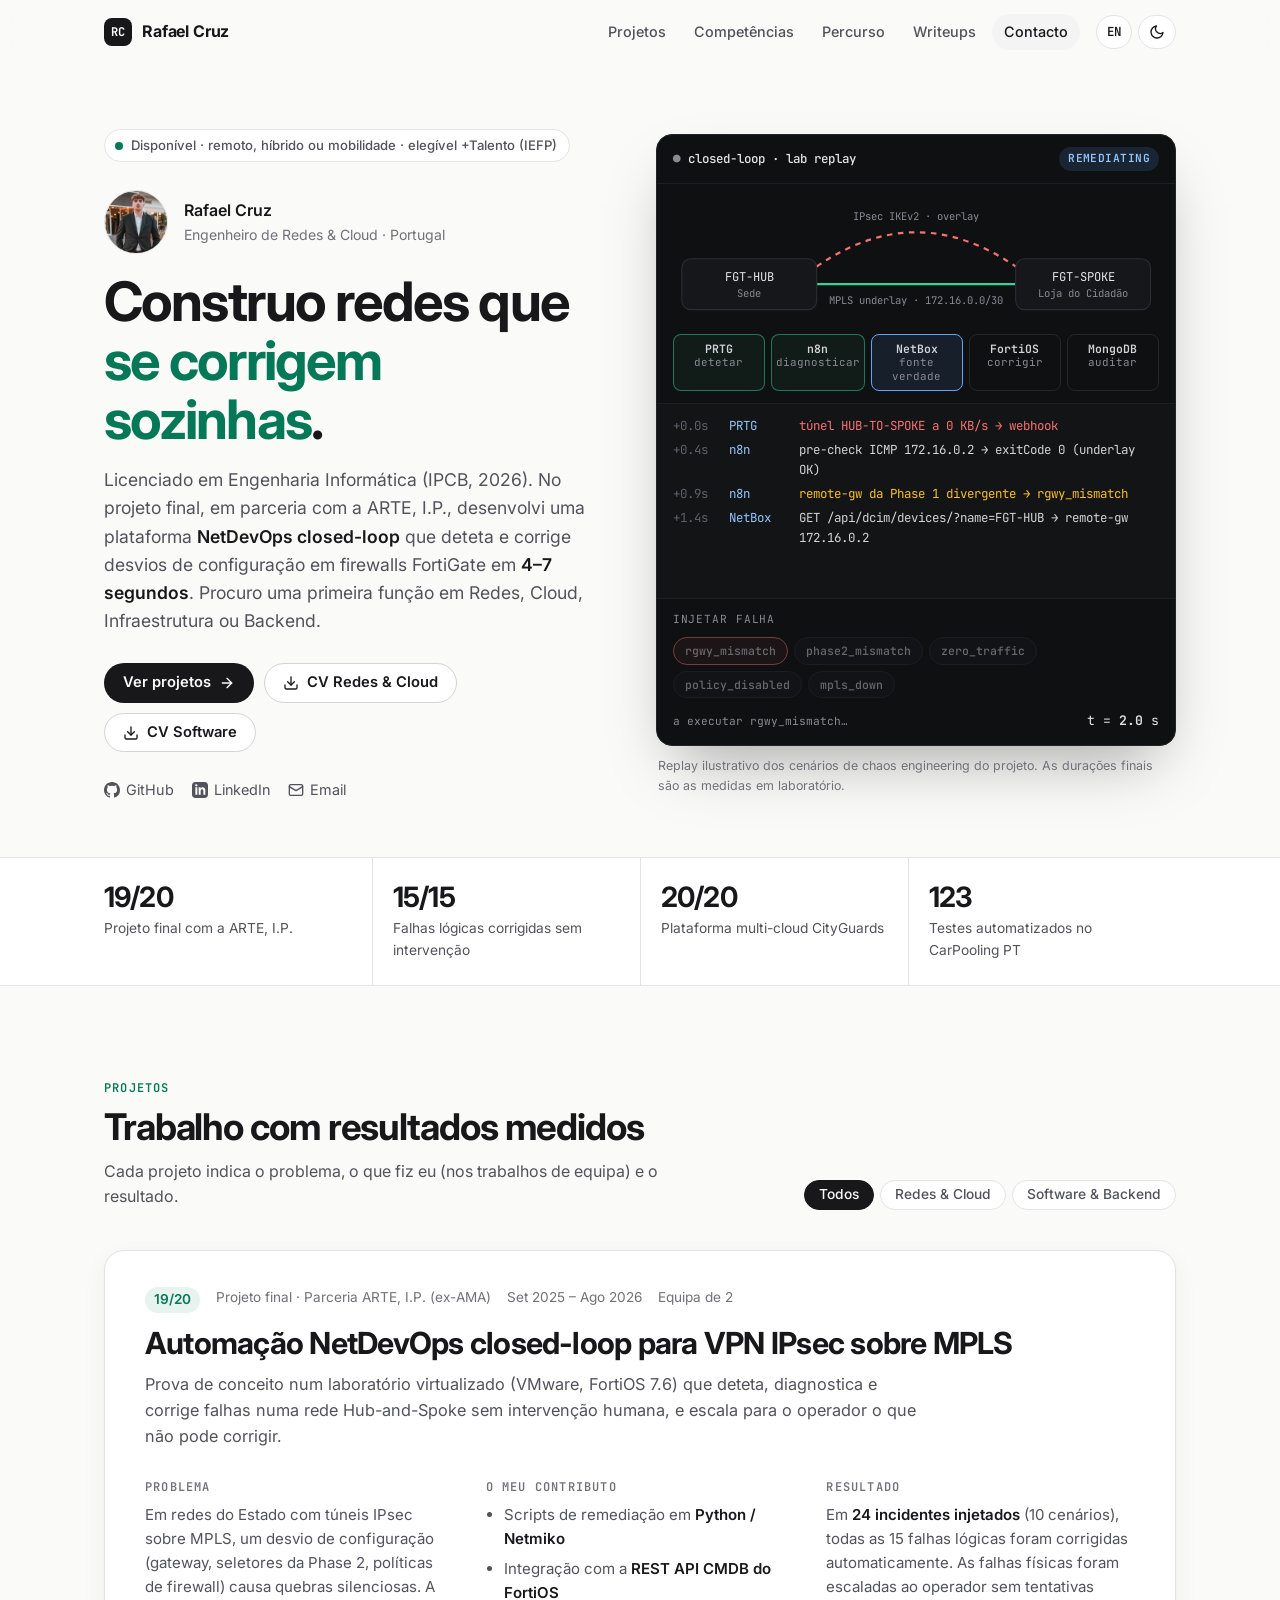
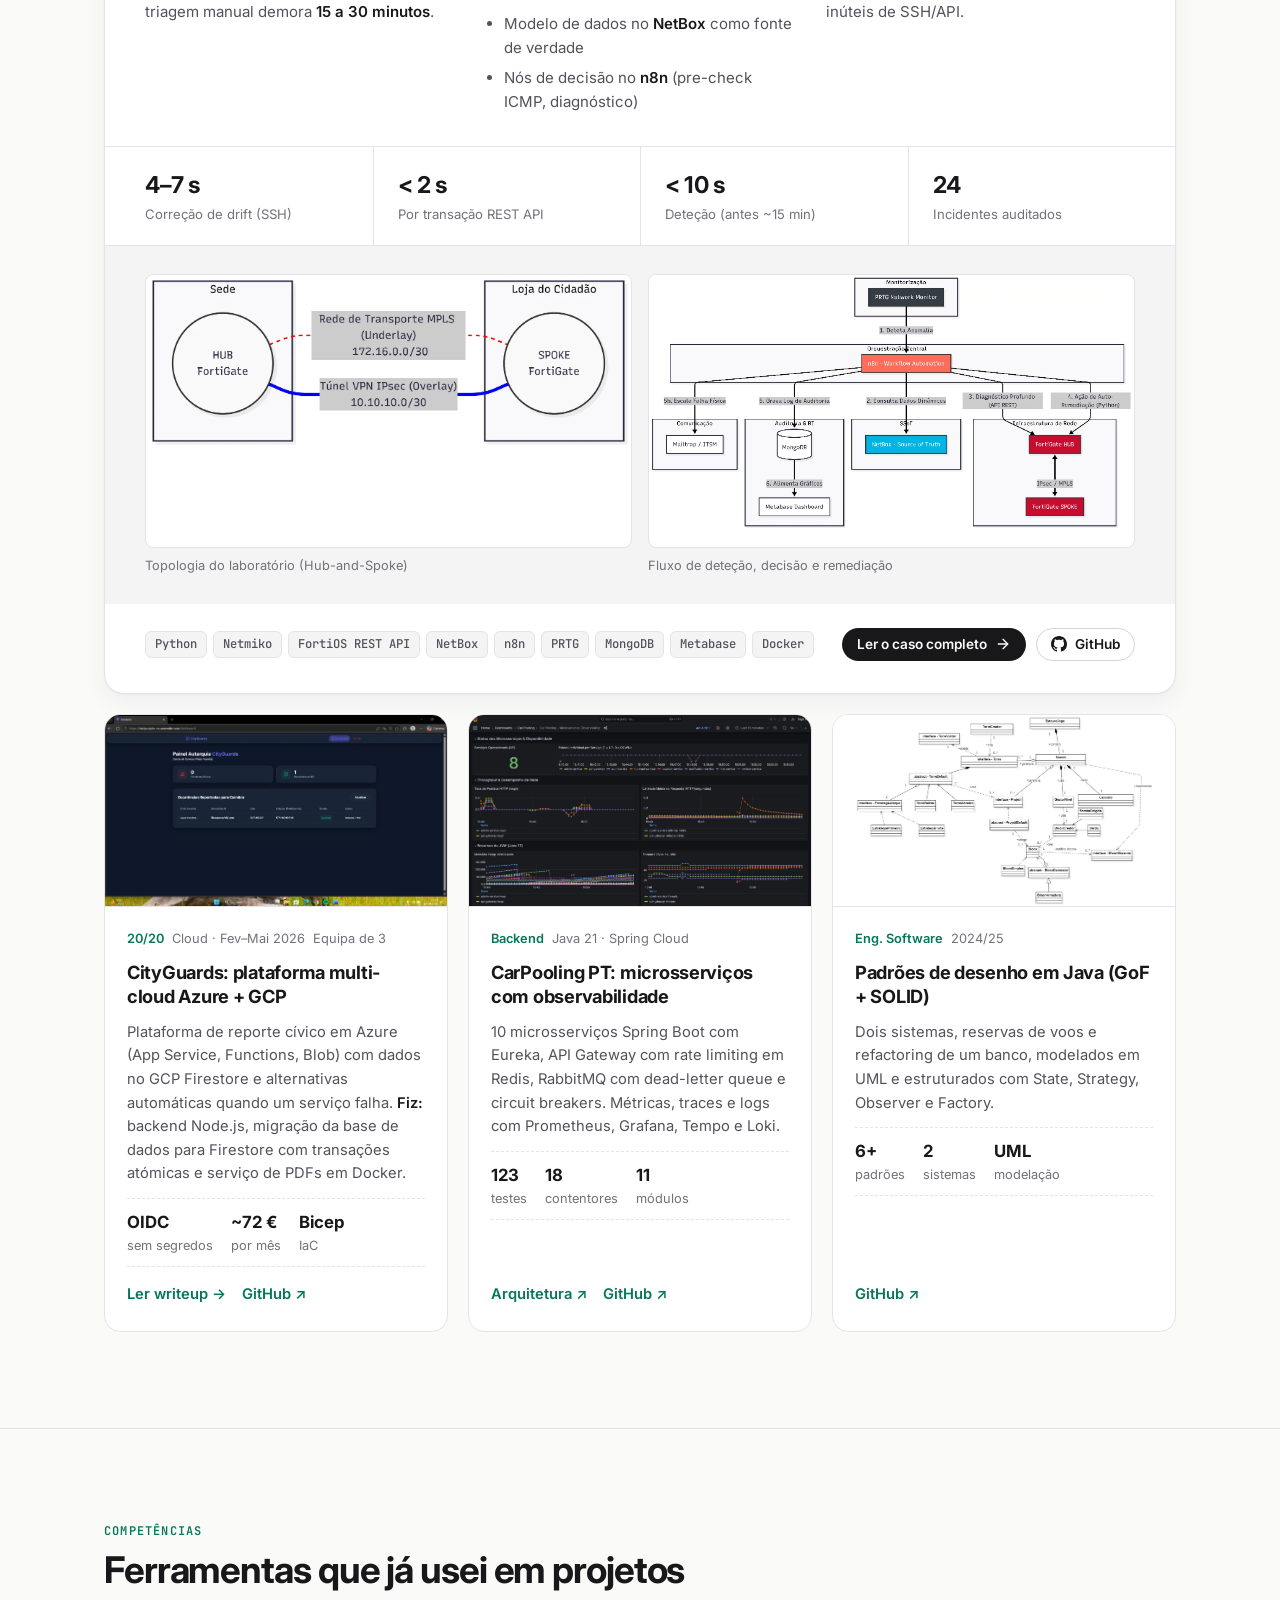
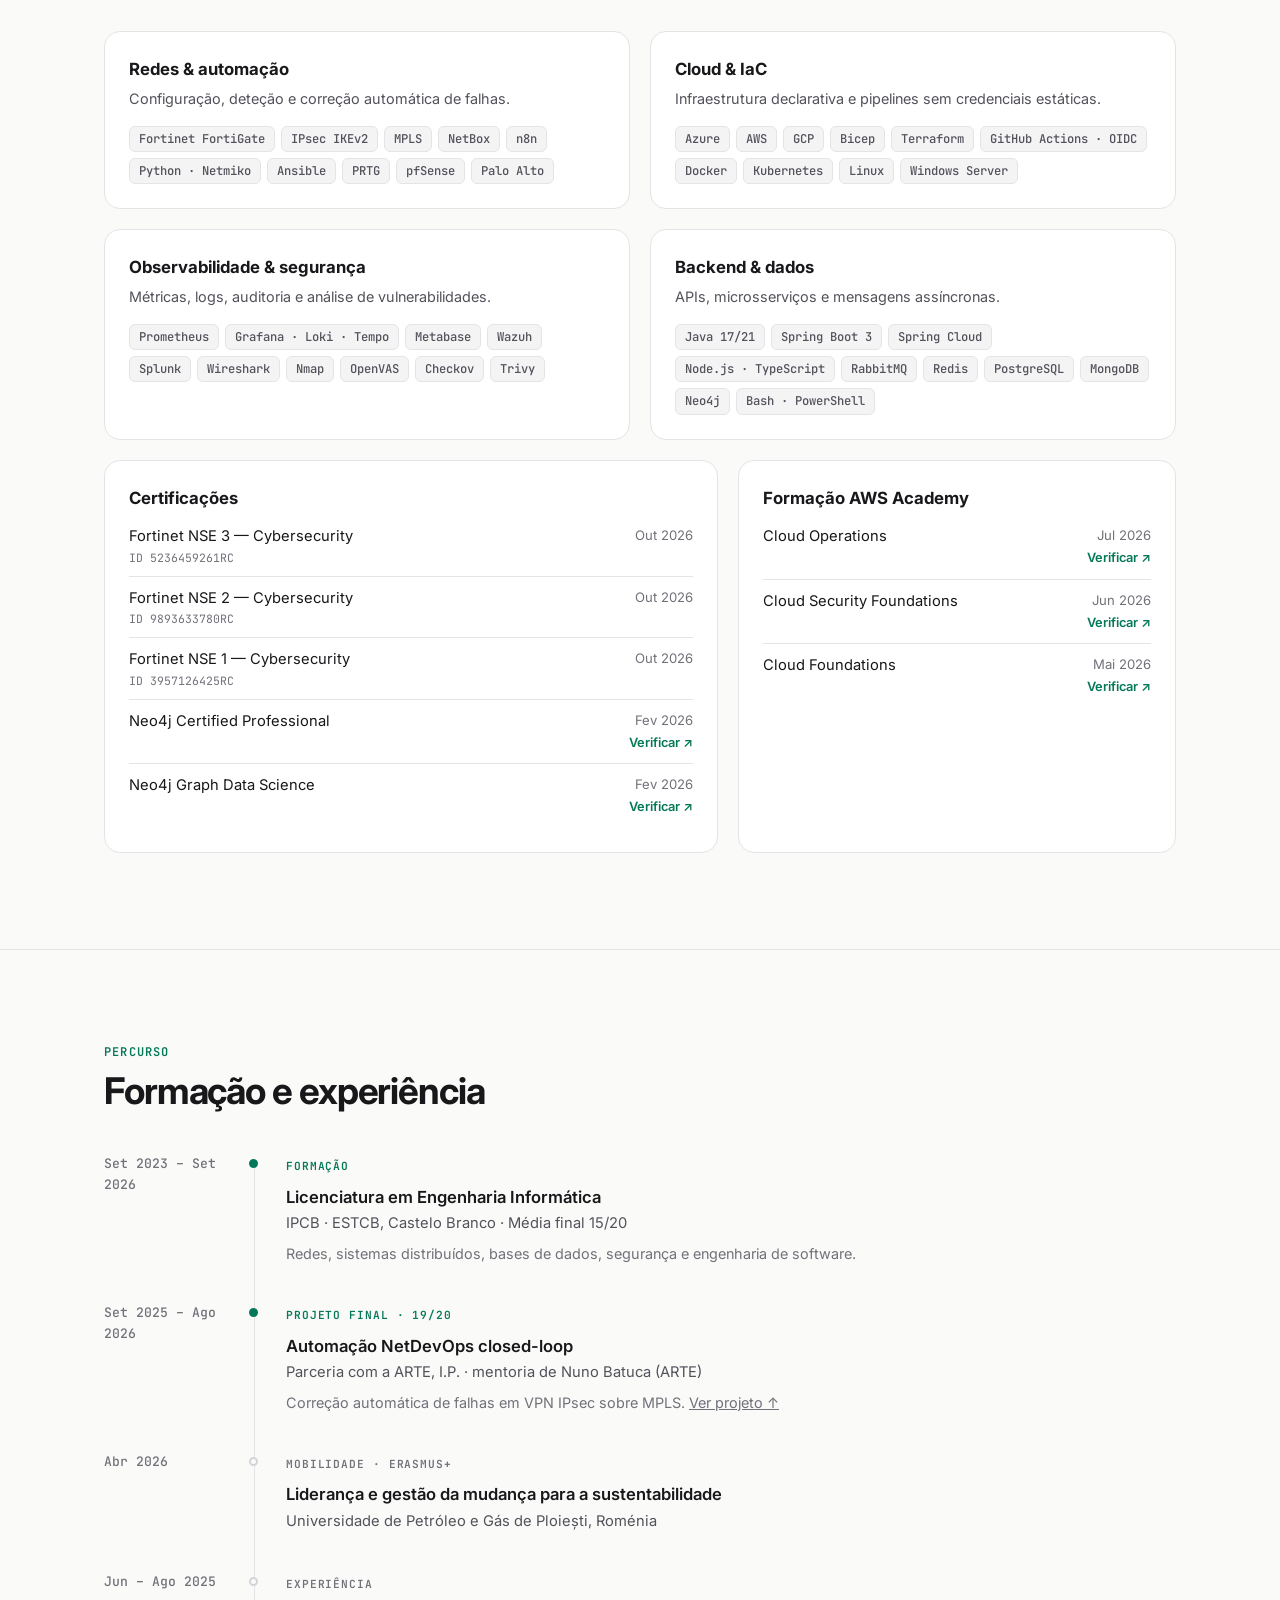
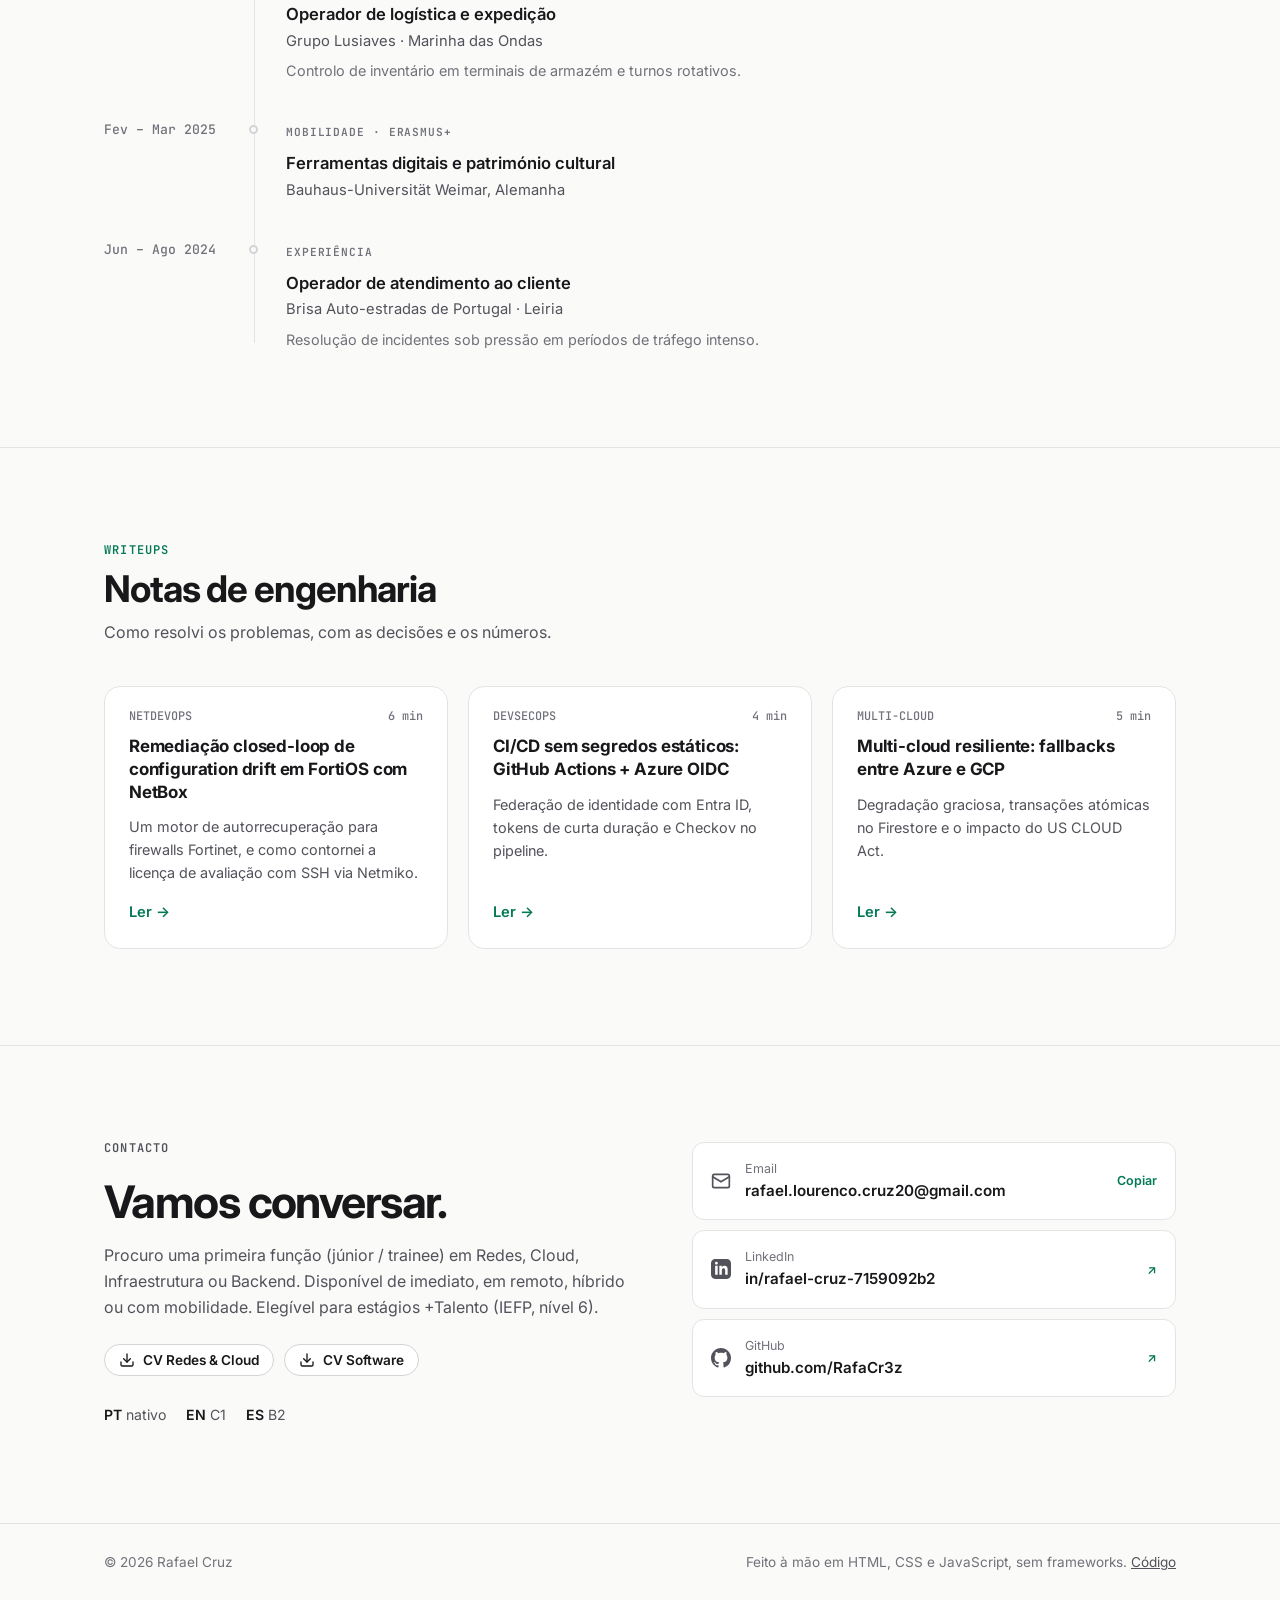
==== commit 8201d0bb: "feat(certs): add verification links and Fortinet NSE 3 - Credly links for the three AWS Academy badg" ====
--- a/index.html
+++ b/index.html
@@ -499,18 +499,43 @@
           <div class="cred-box reveal">
             <h3><span data-l="pt">Certificações</span><span data-l="en">Certifications</span></h3>
             <ul class="cred-list">
-              <li><span>Fortinet NSE 2 — Cybersecurity</span><span class="when"><span data-l="pt">Out 2026</span><span data-l="en">Oct 2026</span></span></li>
-              <li><span>Fortinet NSE 1 — Cybersecurity</span><span class="when"><span data-l="pt">Out 2026</span><span data-l="en">Oct 2026</span></span></li>
-              <li><span>Neo4j Certified Professional</span><span class="when"><span data-l="pt">Fev 2026</span><span data-l="en">Feb 2026</span></span></li>
-              <li><span>Neo4j Graph Data Science</span><span class="when"><span data-l="pt">Fev 2026</span><span data-l="en">Feb 2026</span></span></li>
+              <li>
+                <span class="cred-name">Fortinet NSE 3 — Cybersecurity<span class="cred-id">ID 5236459261RC</span></span>
+                <span class="cred-side"><span class="when"><span data-l="pt">Out 2026</span><span data-l="en">Oct 2026</span></span></span>
+              </li>
+              <li>
+                <span class="cred-name">Fortinet NSE 2 — Cybersecurity<span class="cred-id">ID 9893633780RC</span></span>
+                <span class="cred-side"><span class="when"><span data-l="pt">Out 2026</span><span data-l="en">Oct 2026</span></span></span>
+              </li>
+              <li>
+                <span class="cred-name">Fortinet NSE 1 — Cybersecurity<span class="cred-id">ID 3957126425RC</span></span>
+                <span class="cred-side"><span class="when"><span data-l="pt">Out 2026</span><span data-l="en">Oct 2026</span></span></span>
+              </li>
+              <li>
+                <span class="cred-name">Neo4j Certified Professional</span>
+                <span class="cred-side"><span class="when"><span data-l="pt">Fev 2026</span><span data-l="en">Feb 2026</span></span><a class="cred-verify" href="https://graphacademy.neo4j.com/c/7d78f104-84f1-4dc8-b340-0a52de9e71b3/" target="_blank" rel="noopener"><span data-l="pt">Verificar</span><span data-l="en">Verify</span> ↗</a></span>
+              </li>
+              <li>
+                <span class="cred-name">Neo4j Graph Data Science</span>
+                <span class="cred-side"><span class="when"><span data-l="pt">Fev 2026</span><span data-l="en">Feb 2026</span></span><a class="cred-verify" href="https://graphacademy.neo4j.com/c/254123c0-80ef-4e8a-993c-8a882c9e244b/" target="_blank" rel="noopener"><span data-l="pt">Verificar</span><span data-l="en">Verify</span> ↗</a></span>
+              </li>
             </ul>
           </div>
           <div class="cred-box reveal">
             <h3><span data-l="pt">Formação AWS Academy</span><span data-l="en">AWS Academy training</span></h3>
             <ul class="cred-list">
-              <li><span>Cloud Operations</span><span class="when">Jul 2026</span></li>
-              <li><span>Cloud Security Foundations</span><span class="when">Jun 2026</span></li>
-              <li><span>Cloud Foundations</span><span class="when"><span data-l="pt">Mai 2026</span><span data-l="en">May 2026</span></span></li>
+              <li>
+                <span class="cred-name">Cloud Operations</span>
+                <span class="cred-side"><span class="when">Jul 2026</span><a class="cred-verify" href="https://www.credly.com/badges/9e44c7b4-3b52-42cc-a4de-8057b14c0d13" target="_blank" rel="noopener"><span data-l="pt">Verificar</span><span data-l="en">Verify</span> ↗</a></span>
+              </li>
+              <li>
+                <span class="cred-name">Cloud Security Foundations</span>
+                <span class="cred-side"><span class="when">Jun 2026</span><a class="cred-verify" href="https://www.credly.com/badges/1a039b51-c67f-4291-a249-b16714debdba" target="_blank" rel="noopener"><span data-l="pt">Verificar</span><span data-l="en">Verify</span> ↗</a></span>
+              </li>
+              <li>
+                <span class="cred-name">Cloud Foundations</span>
+                <span class="cred-side"><span class="when"><span data-l="pt">Mai 2026</span><span data-l="en">May 2026</span></span><a class="cred-verify" href="https://www.credly.com/badges/2b892b5f-cc4b-4eb8-8b0b-743b1df05d9f" target="_blank" rel="noopener"><span data-l="pt">Verificar</span><span data-l="en">Verify</span> ↗</a></span>
+              </li>
             </ul>
           </div>
         </div>
--- a/assets/css/main.css
+++ b/assets/css/main.css
@@ -1060,6 +1060,35 @@
   color: var(--faint);
   margin-left: 6px;
 }
+.cred-name {
+  display: flex;
+  flex-direction: column;
+  gap: 2px;
+  min-width: 0;
+}
+.cred-id {
+  font: 0.72rem/1.3 var(--font-mono);
+  color: var(--faint);
+  word-break: break-all;
+}
+.cred-side {
+  display: flex;
+  flex-direction: column;
+  align-items: flex-end;
+  gap: 2px;
+  flex: none;
+}
+.cred-verify {
+  font-size: 0.8rem;
+  font-weight: 600;
+  color: var(--accent);
+  text-decoration: none;
+  white-space: nowrap;
+}
+.cred-verify:hover {
+  text-decoration: underline;
+  text-underline-offset: 3px;
+}
 
 /* ---------- Timeline ---------- */
 .timeline {
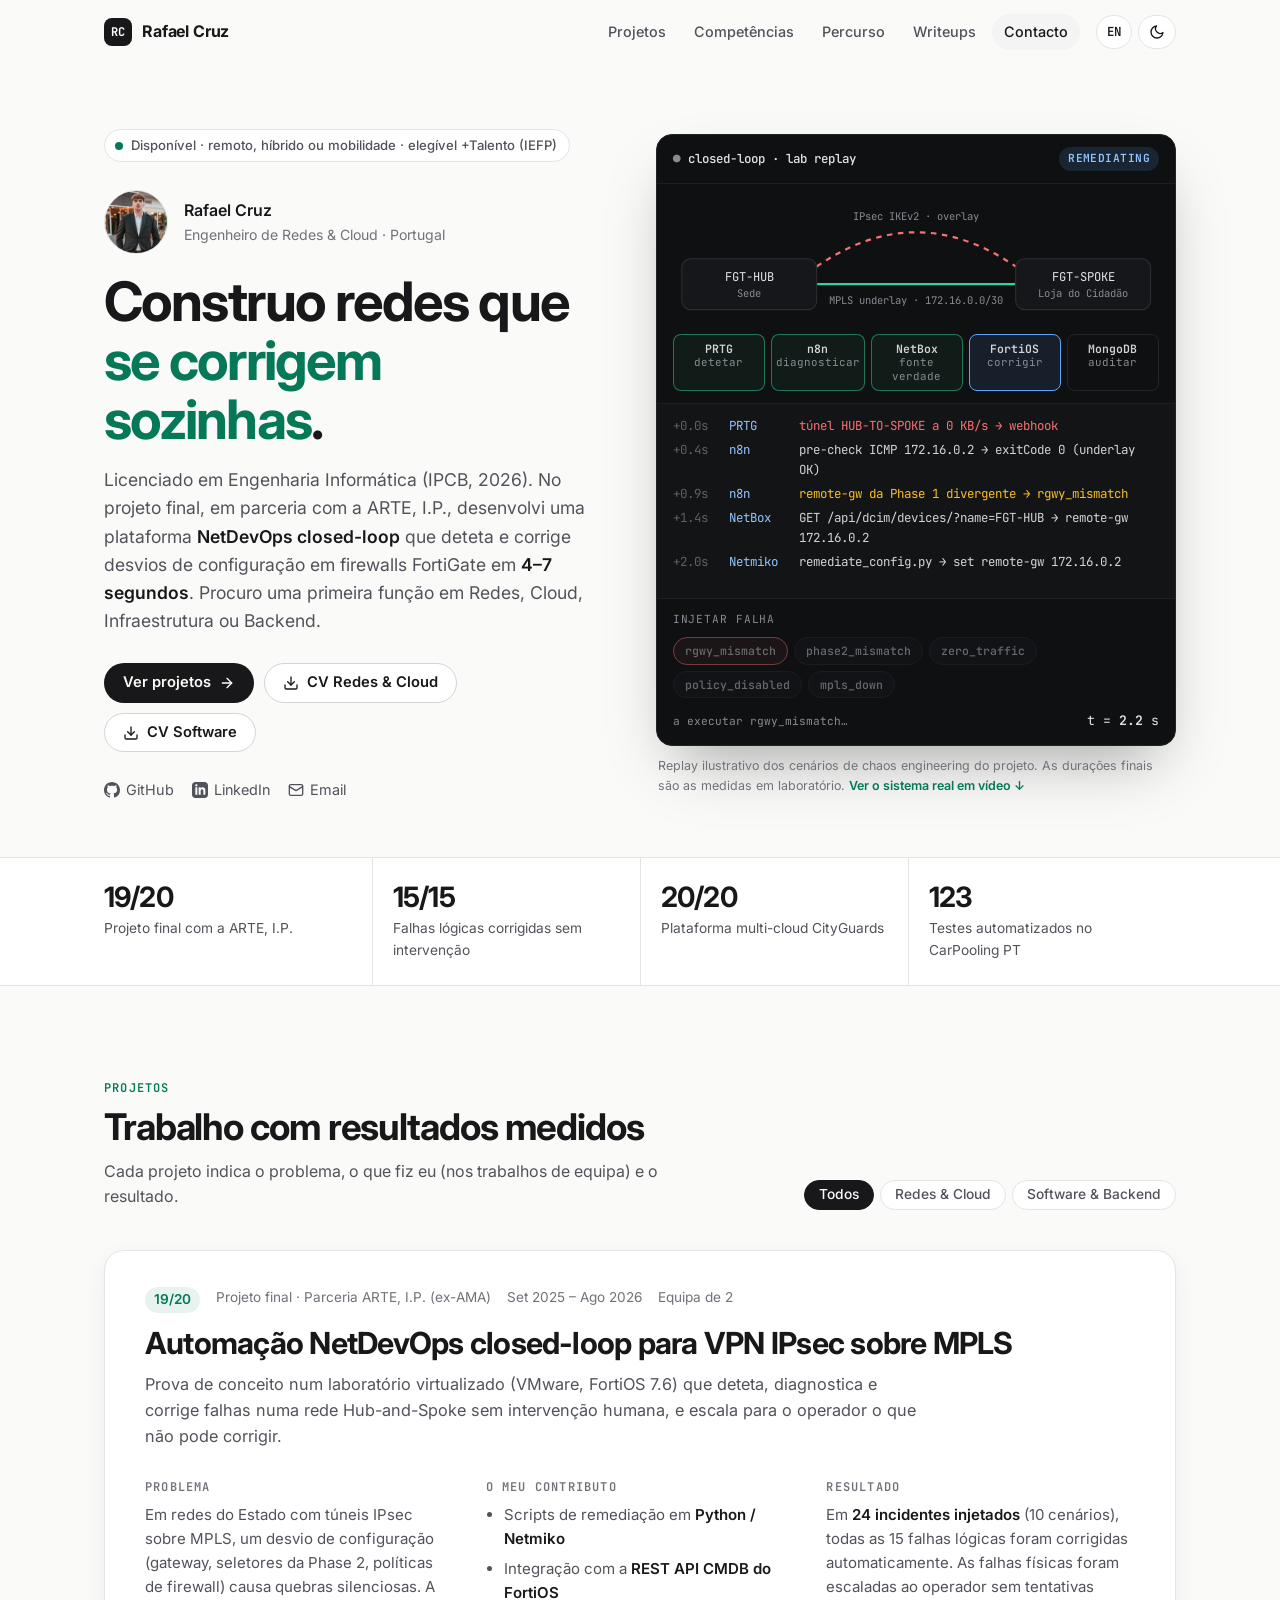
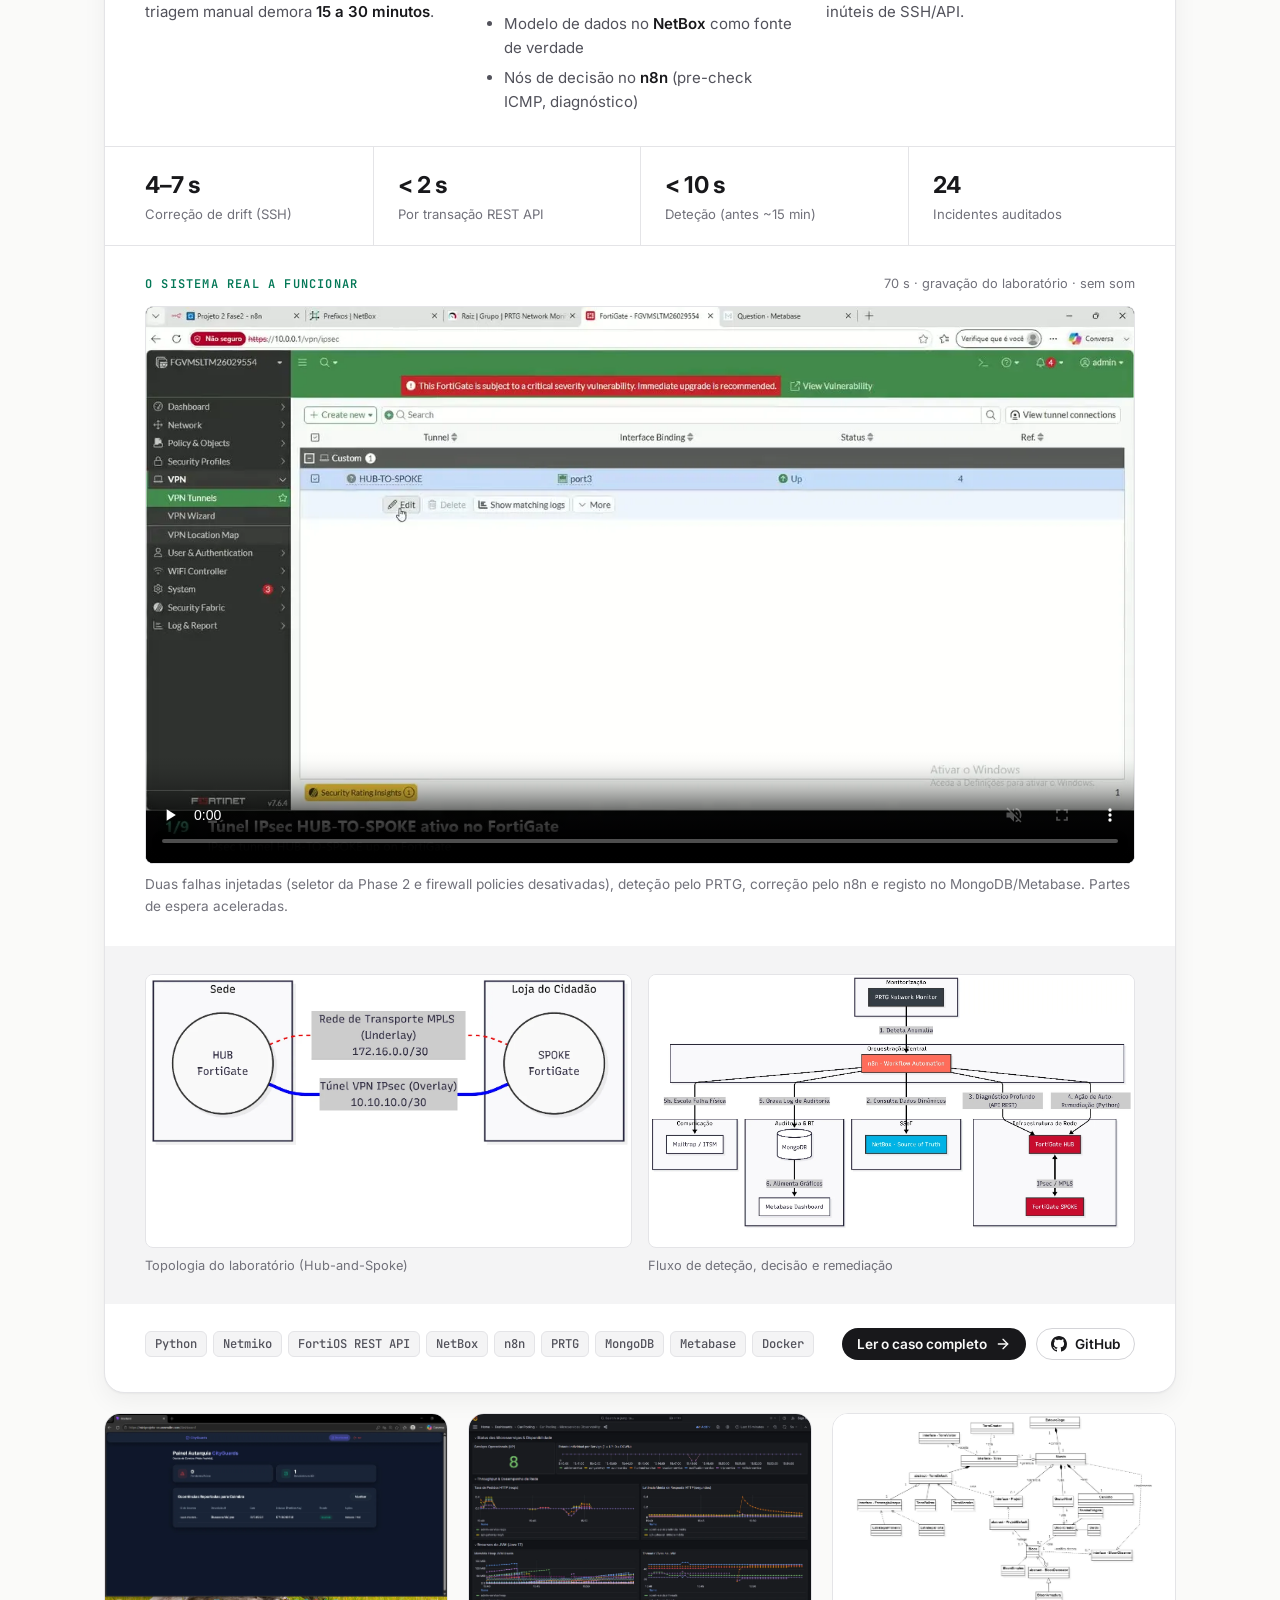
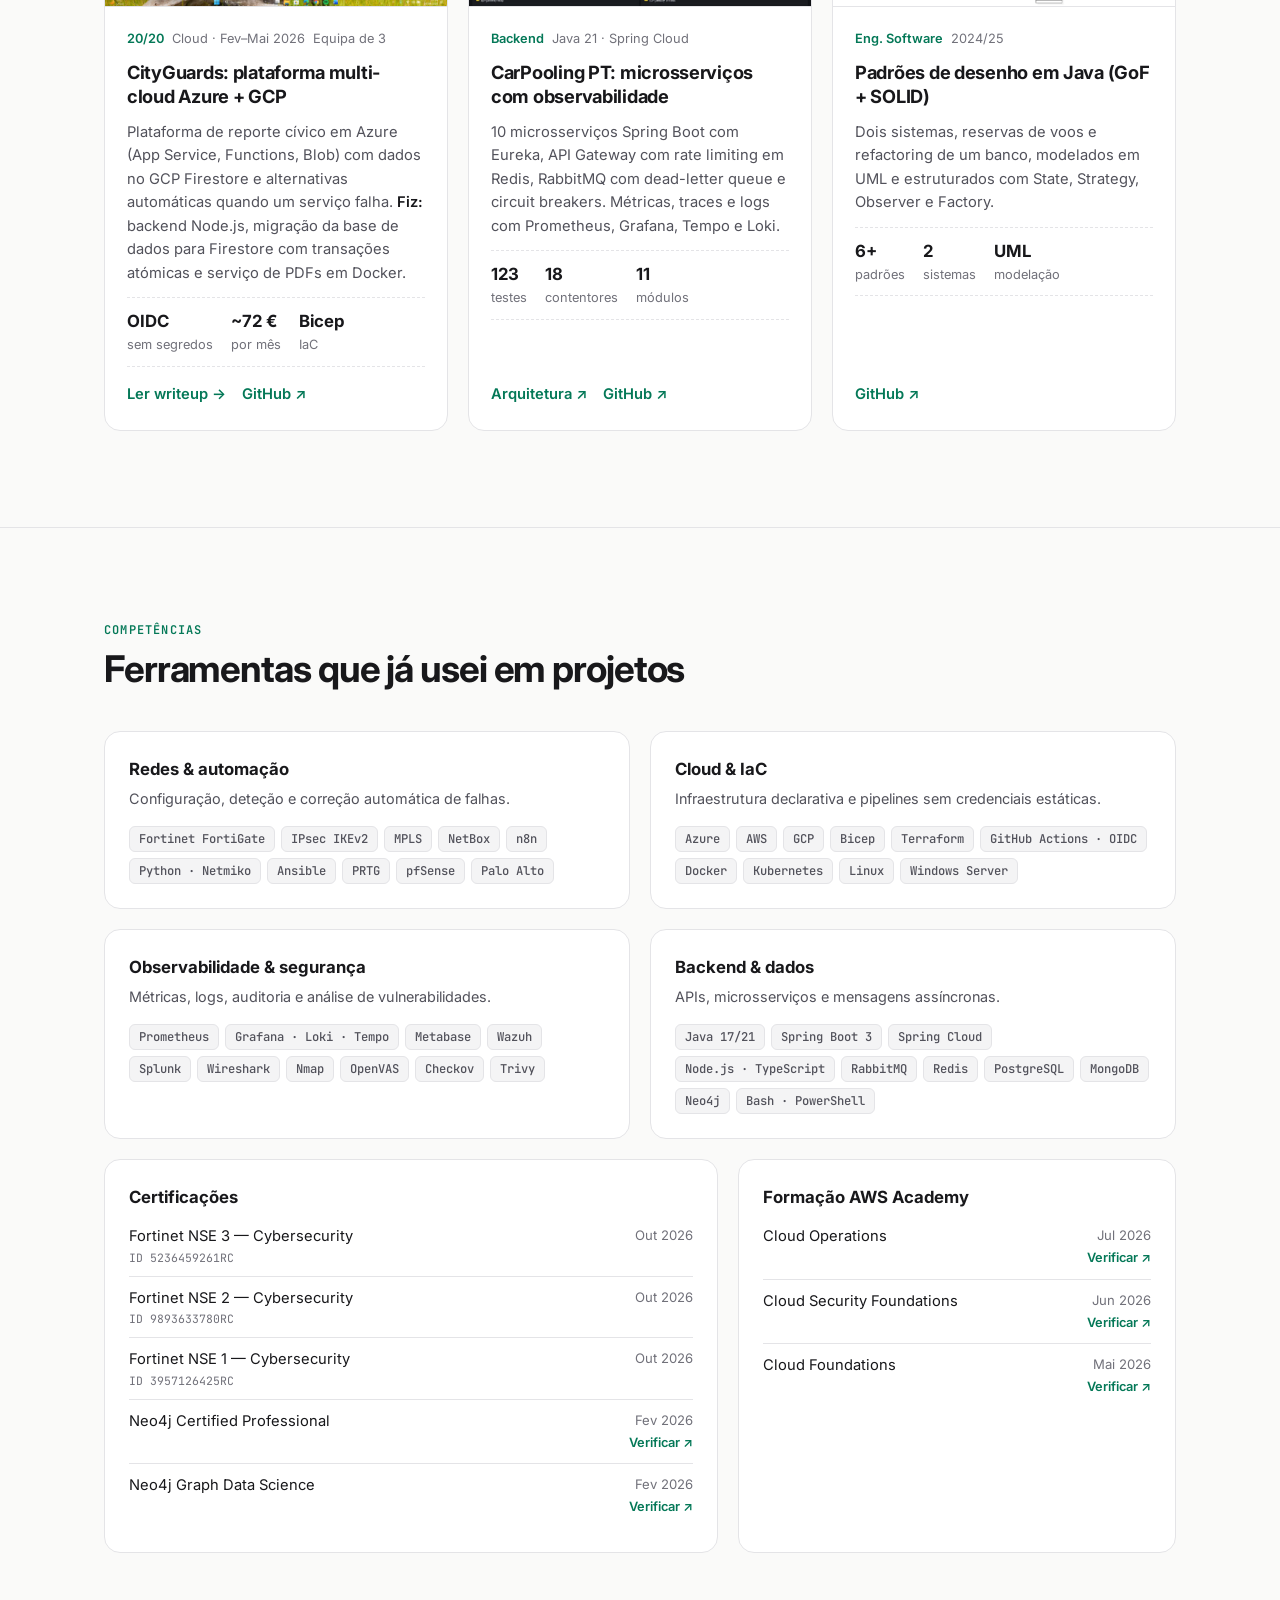
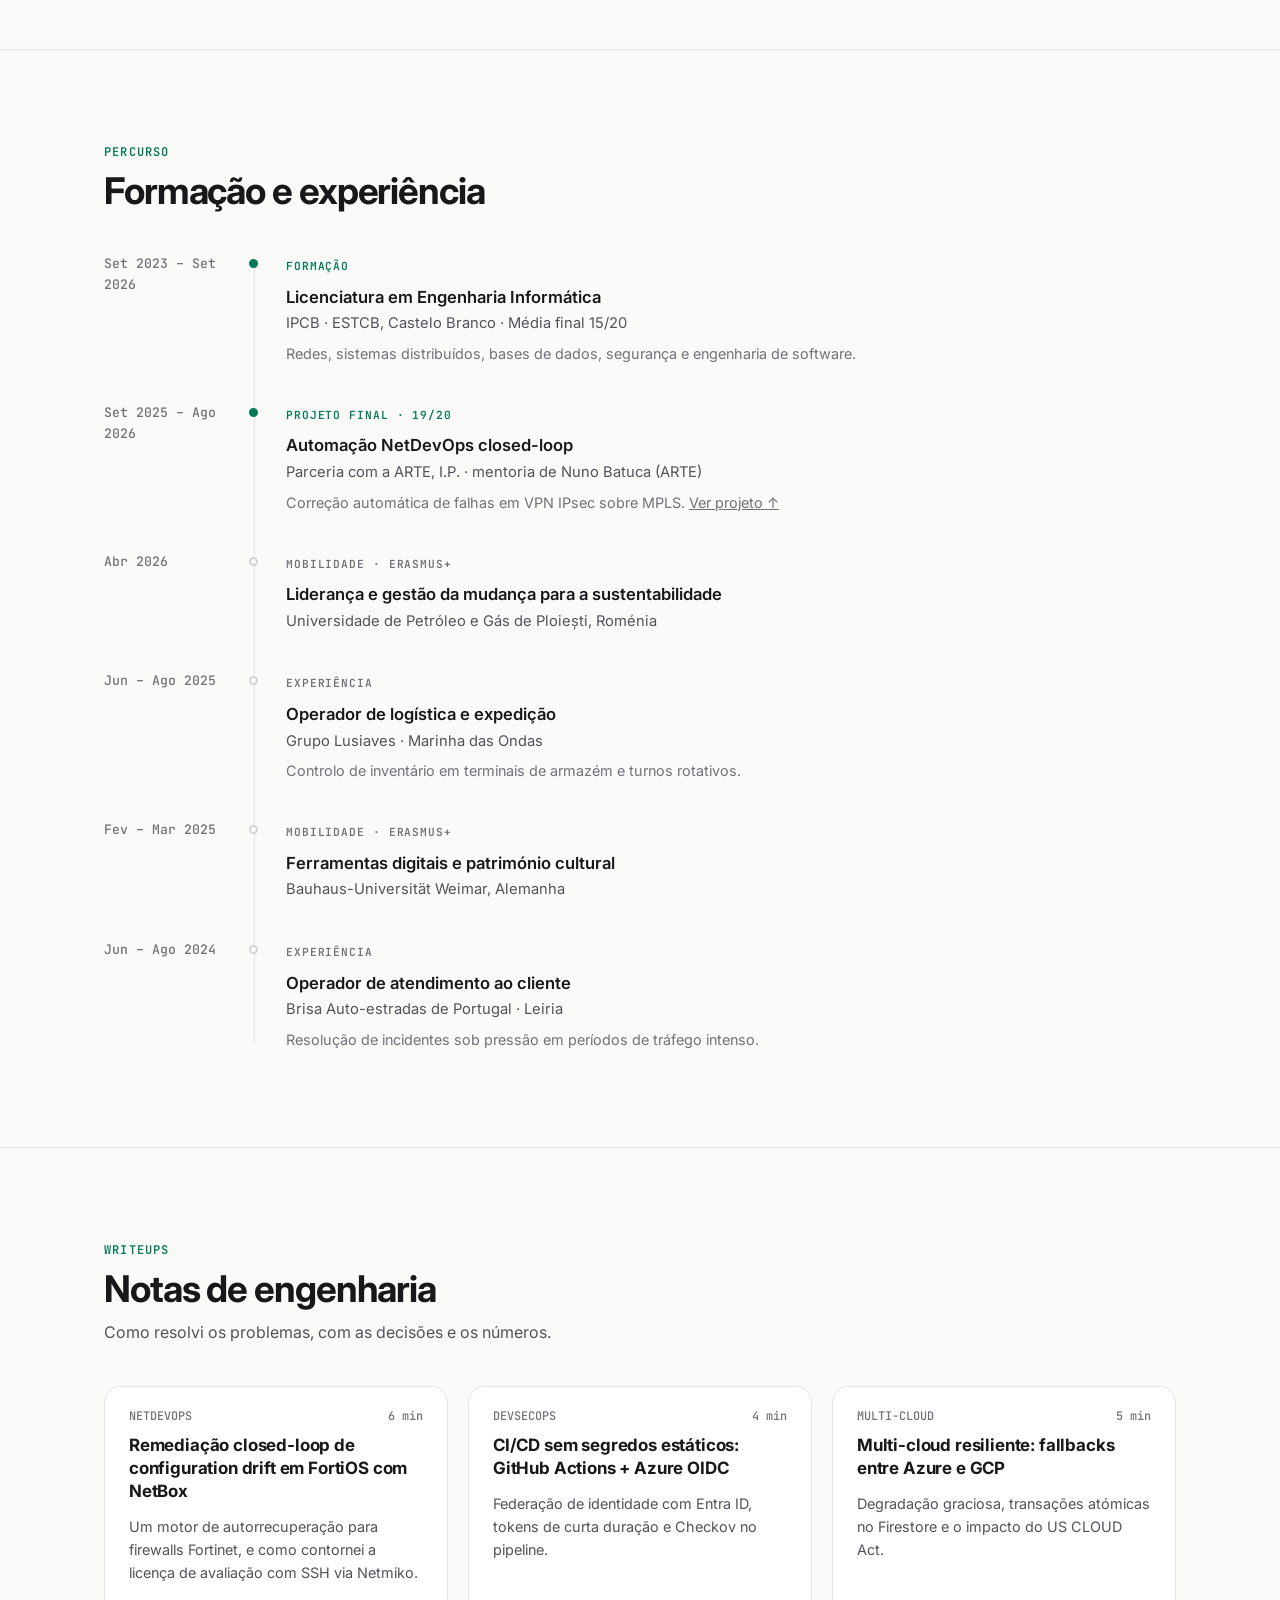
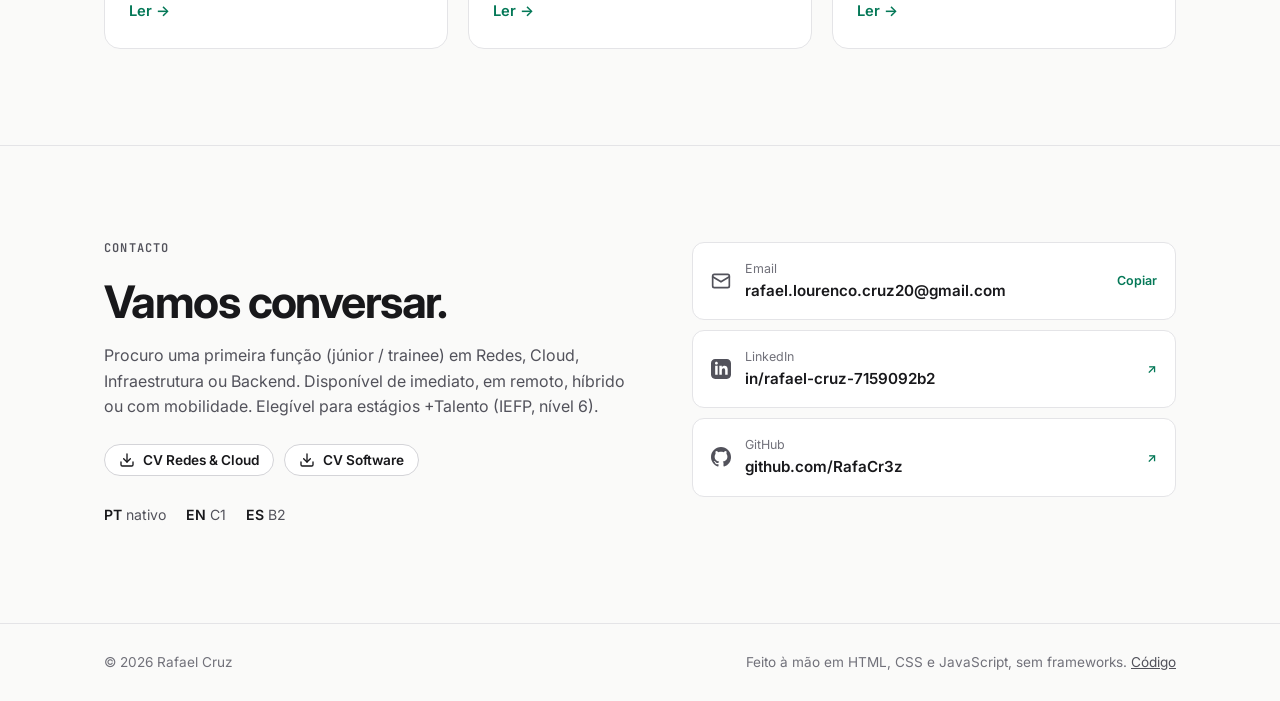
==== commit 898cbd8b: "feat(demo): add 70s captioned video of the real closed-loop system - Highlight cut of the lab record" ====
--- a/index.html
+++ b/index.html
@@ -25,7 +25,7 @@
   <link rel="preconnect" href="https://fonts.googleapis.com" />
   <link rel="preconnect" href="https://fonts.gstatic.com" crossorigin />
   <link rel="stylesheet" href="https://fonts.googleapis.com/css2?family=Inter:wght@400;500;600;700&family=JetBrains+Mono:wght@400;500;600&display=swap" />
-  <link rel="stylesheet" href="assets/css/main.css?v=2" />
+  <link rel="stylesheet" href="assets/css/main.css?v=3" />
 
   <!-- Apply saved theme/language before first paint (avoids flash) -->
   <script>
@@ -222,8 +222,8 @@
             </div>
           </div>
           <p class="sim-note">
-            <span data-l="pt">Replay ilustrativo dos cenários de chaos engineering do projeto. As durações finais são as medidas em laboratório.</span>
-            <span data-l="en">Illustrative replay of the project's chaos engineering scenarios. Final durations match those measured in the lab.</span>
+            <span data-l="pt">Replay ilustrativo dos cenários de chaos engineering do projeto. As durações finais são as medidas em laboratório. <a href="#demo-video">Ver o sistema real em vídeo ↓</a></span>
+            <span data-l="en">Illustrative replay of the project's chaos engineering scenarios. Final durations match those measured in the lab. <a href="#demo-video">Watch the real system ↓</a></span>
           </p>
         </div>
       </div>
@@ -327,6 +327,21 @@
             <div class="case-metric"><div class="v">&lt; 2 s</div><div class="l"><span data-l="pt">Por transação REST API</span><span data-l="en">Per REST API call</span></div></div>
             <div class="case-metric"><div class="v">&lt; 10 s</div><div class="l"><span data-l="pt">Deteção (antes ~15 min)</span><span data-l="en">Detection (was ~15 min)</span></div></div>
             <div class="case-metric"><div class="v">24</div><div class="l"><span data-l="pt">Incidentes auditados</span><span data-l="en">Audited incidents</span></div></div>
+          </div>
+
+          <div class="case-demo" id="demo-video">
+            <div class="case-demo-head">
+              <h4><span data-l="pt">O sistema real a funcionar</span><span data-l="en">The real system running</span></h4>
+              <span class="case-demo-meta"><span data-l="pt">70 s · gravação do laboratório · sem som</span><span data-l="en">70 s · lab recording · no audio</span></span>
+            </div>
+            <video class="case-video" controls preload="none" playsinline muted
+                   poster="assets/img/closed-loop-demo-poster.webp" width="1280" height="720">
+              <source src="assets/video/closed-loop-demo.mp4" type="video/mp4" />
+            </video>
+            <p class="case-demo-note">
+              <span data-l="pt">Duas falhas injetadas (seletor da Phase 2 e firewall policies desativadas), deteção pelo PRTG, correção pelo n8n e registo no MongoDB/Metabase. Partes de espera aceleradas.</span>
+              <span data-l="en">Two injected faults (Phase 2 selector and disabled firewall policies), detection by PRTG, remediation by n8n and logging in MongoDB/Metabase. Waiting parts sped up.</span>
+            </p>
           </div>
 
           <div class="case-figs">
@@ -712,6 +727,6 @@
 
   <div class="toast" id="toast" role="status" aria-live="polite"></div>
 
-  <script src="assets/js/main.js?v=2" defer></script>
+  <script src="assets/js/main.js?v=3" defer></script>
 </body>
 </html>
--- a/assets/css/main.css
+++ b/assets/css/main.css
@@ -858,6 +858,49 @@
   font-size: 0.82rem;
   color: var(--faint);
 }
+.case-demo {
+  padding: 28px 40px 8px;
+}
+.case-demo-head {
+  display: flex;
+  justify-content: space-between;
+  align-items: baseline;
+  gap: 12px;
+  flex-wrap: wrap;
+  margin-bottom: 12px;
+}
+.case-demo-head h4 {
+  font: 600 0.75rem/1 var(--font-mono);
+  text-transform: uppercase;
+  letter-spacing: 0.1em;
+  color: var(--accent);
+  margin: 0;
+}
+.case-demo-meta {
+  font-size: 0.8rem;
+  color: var(--faint);
+}
+.case-video {
+  display: block;
+  width: 100%;
+  height: auto;
+  border-radius: var(--radius-sm);
+  border: 1px solid var(--border);
+  background: #0b0c0e;
+}
+.case-demo-note {
+  font-size: 0.85rem;
+  color: var(--faint);
+  margin: 10px 0 20px;
+}
+.sim-note a {
+  color: var(--accent);
+  font-weight: 600;
+  text-decoration: none;
+}
+.sim-note a:hover {
+  text-decoration: underline;
+}
 .case-figs {
   display: grid;
   grid-template-columns: 1fr 1fr;
@@ -1566,6 +1609,7 @@
   }
   .case-head,
   .case-cols,
+  .case-demo,
   .case-figs,
   .case-foot {
     padding-left: 20px;
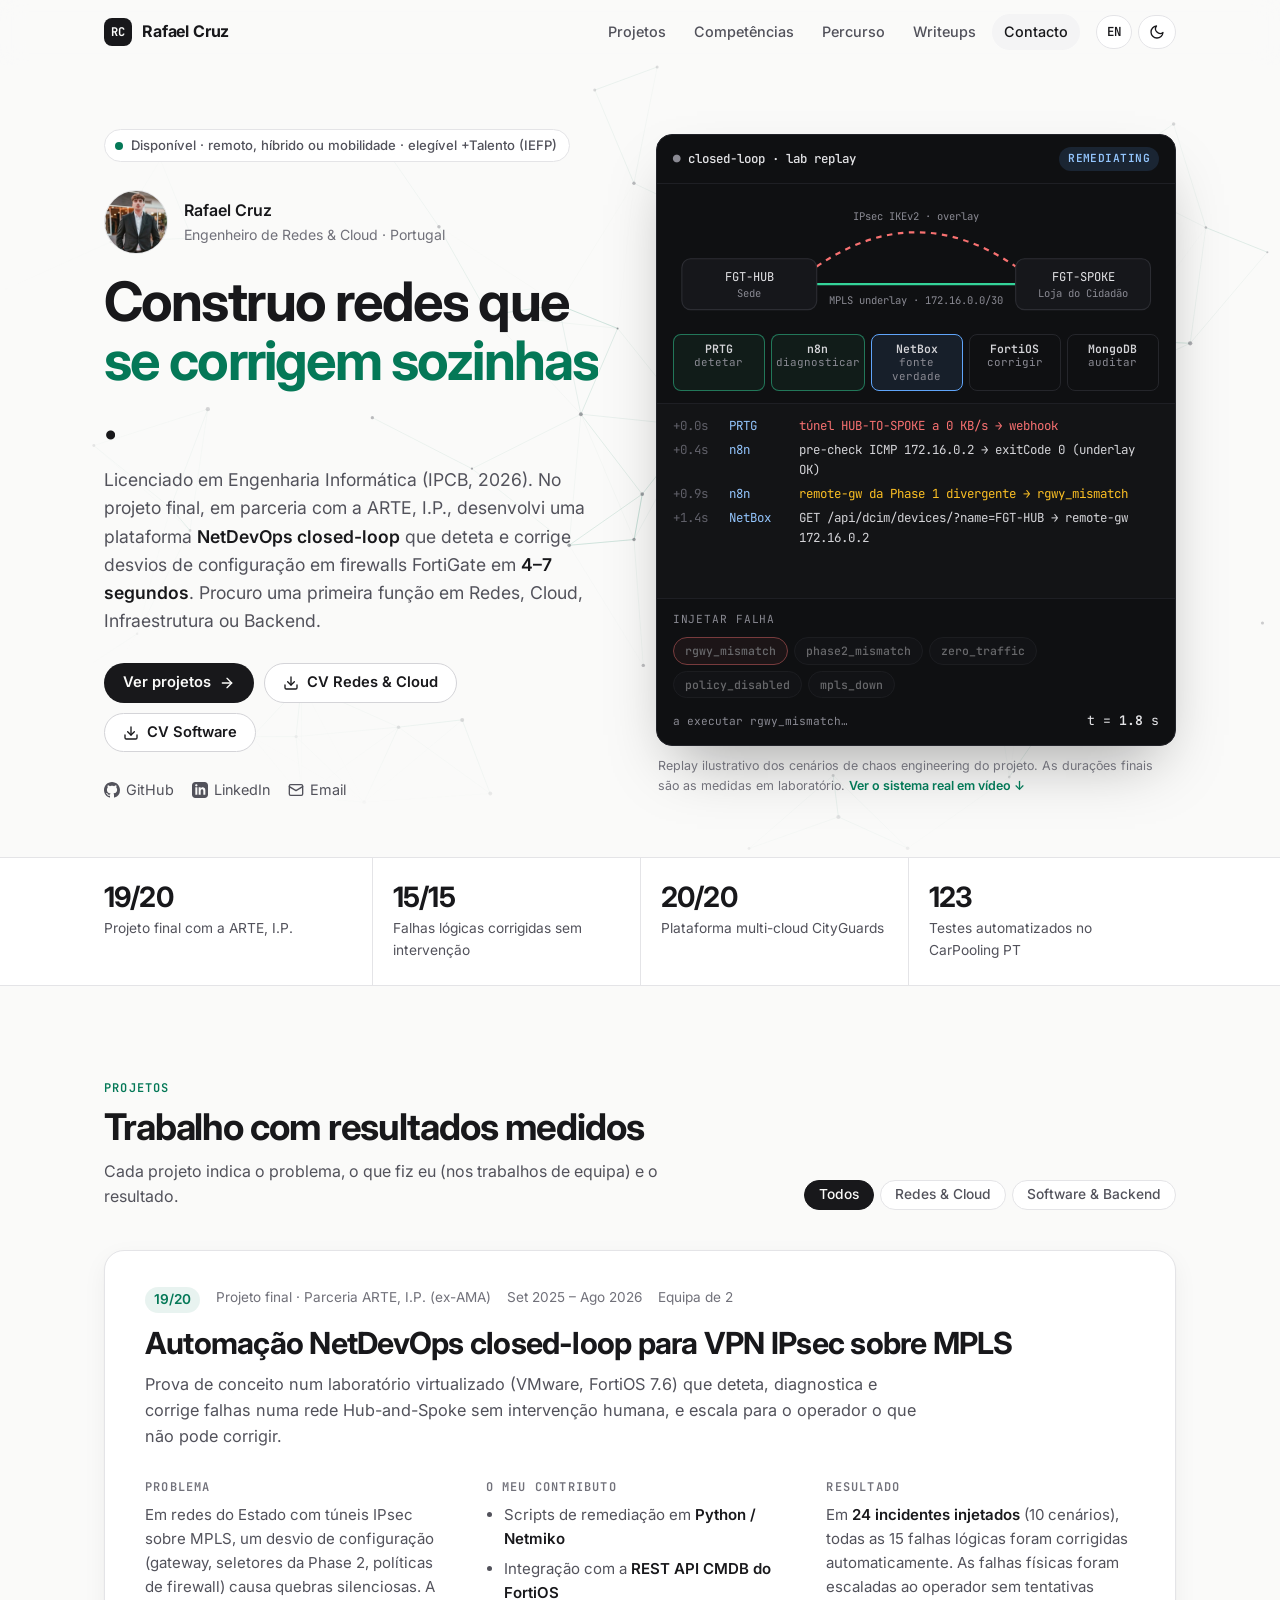
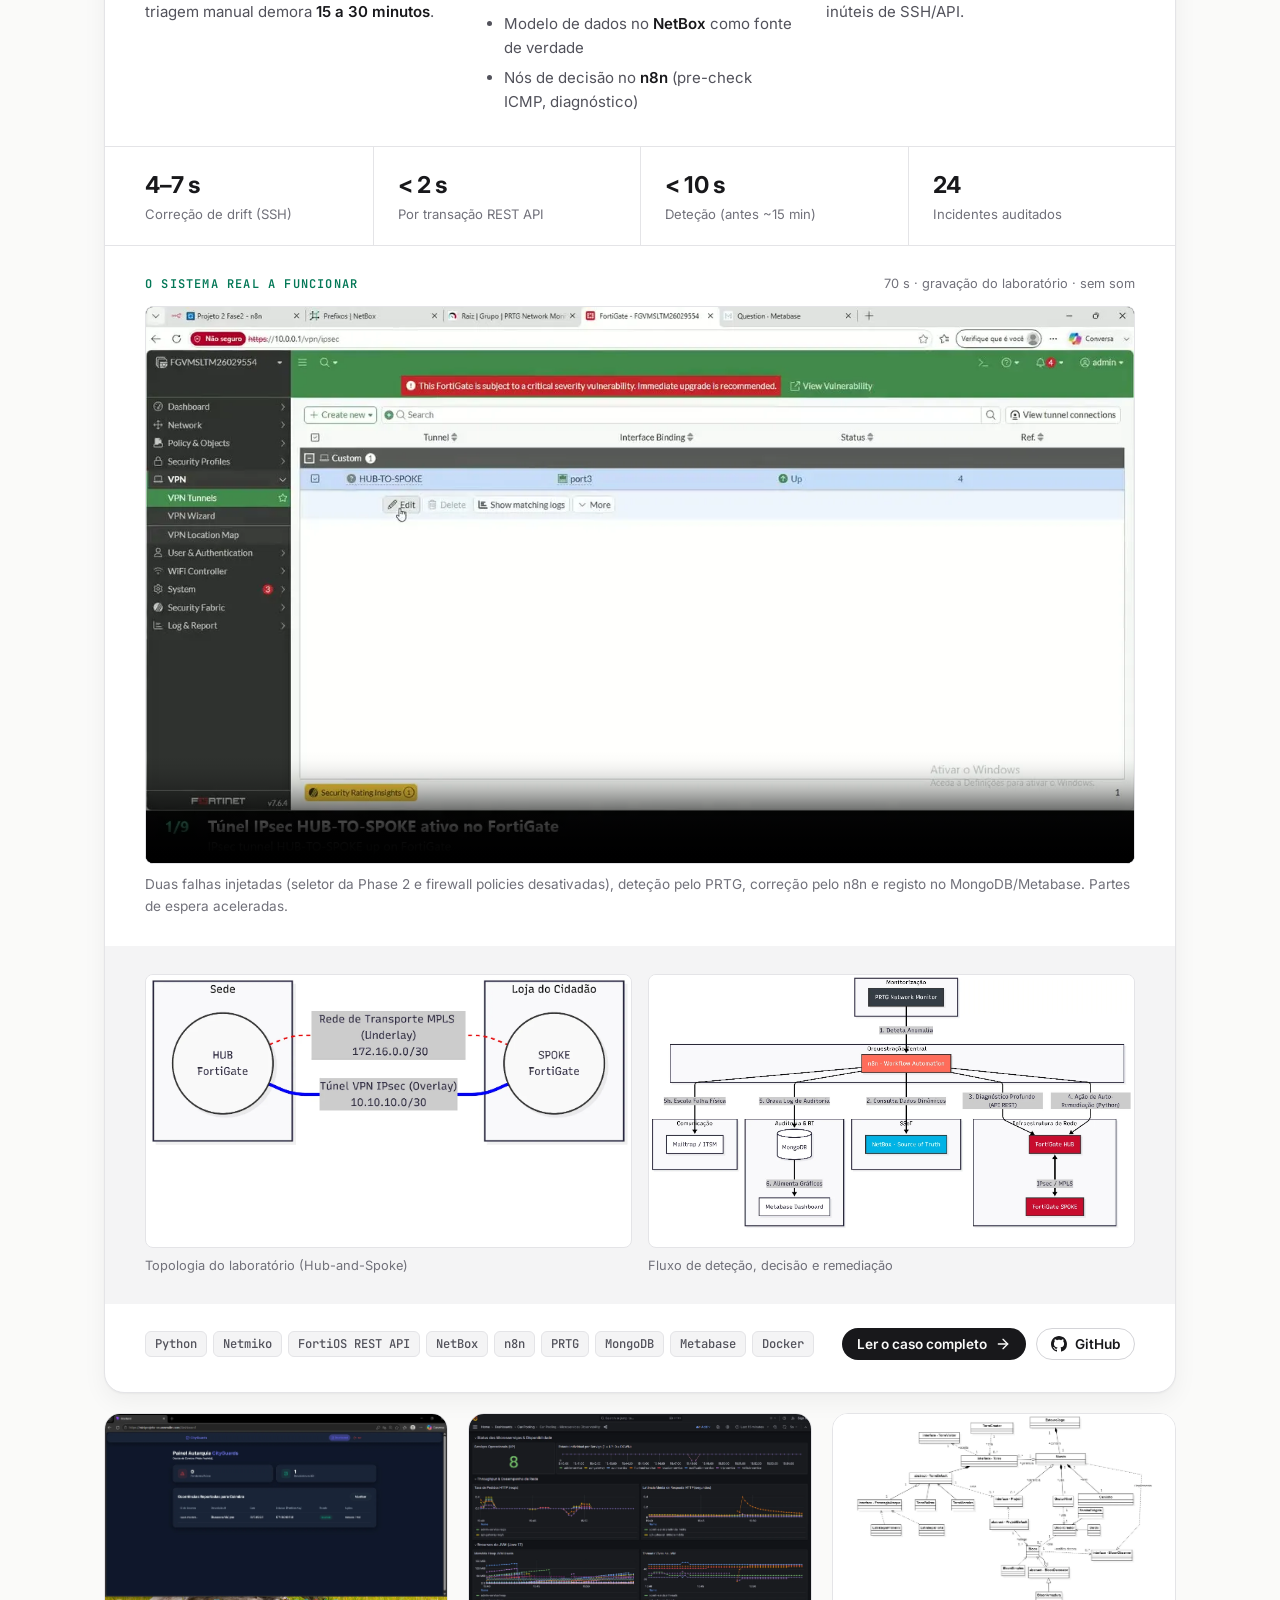
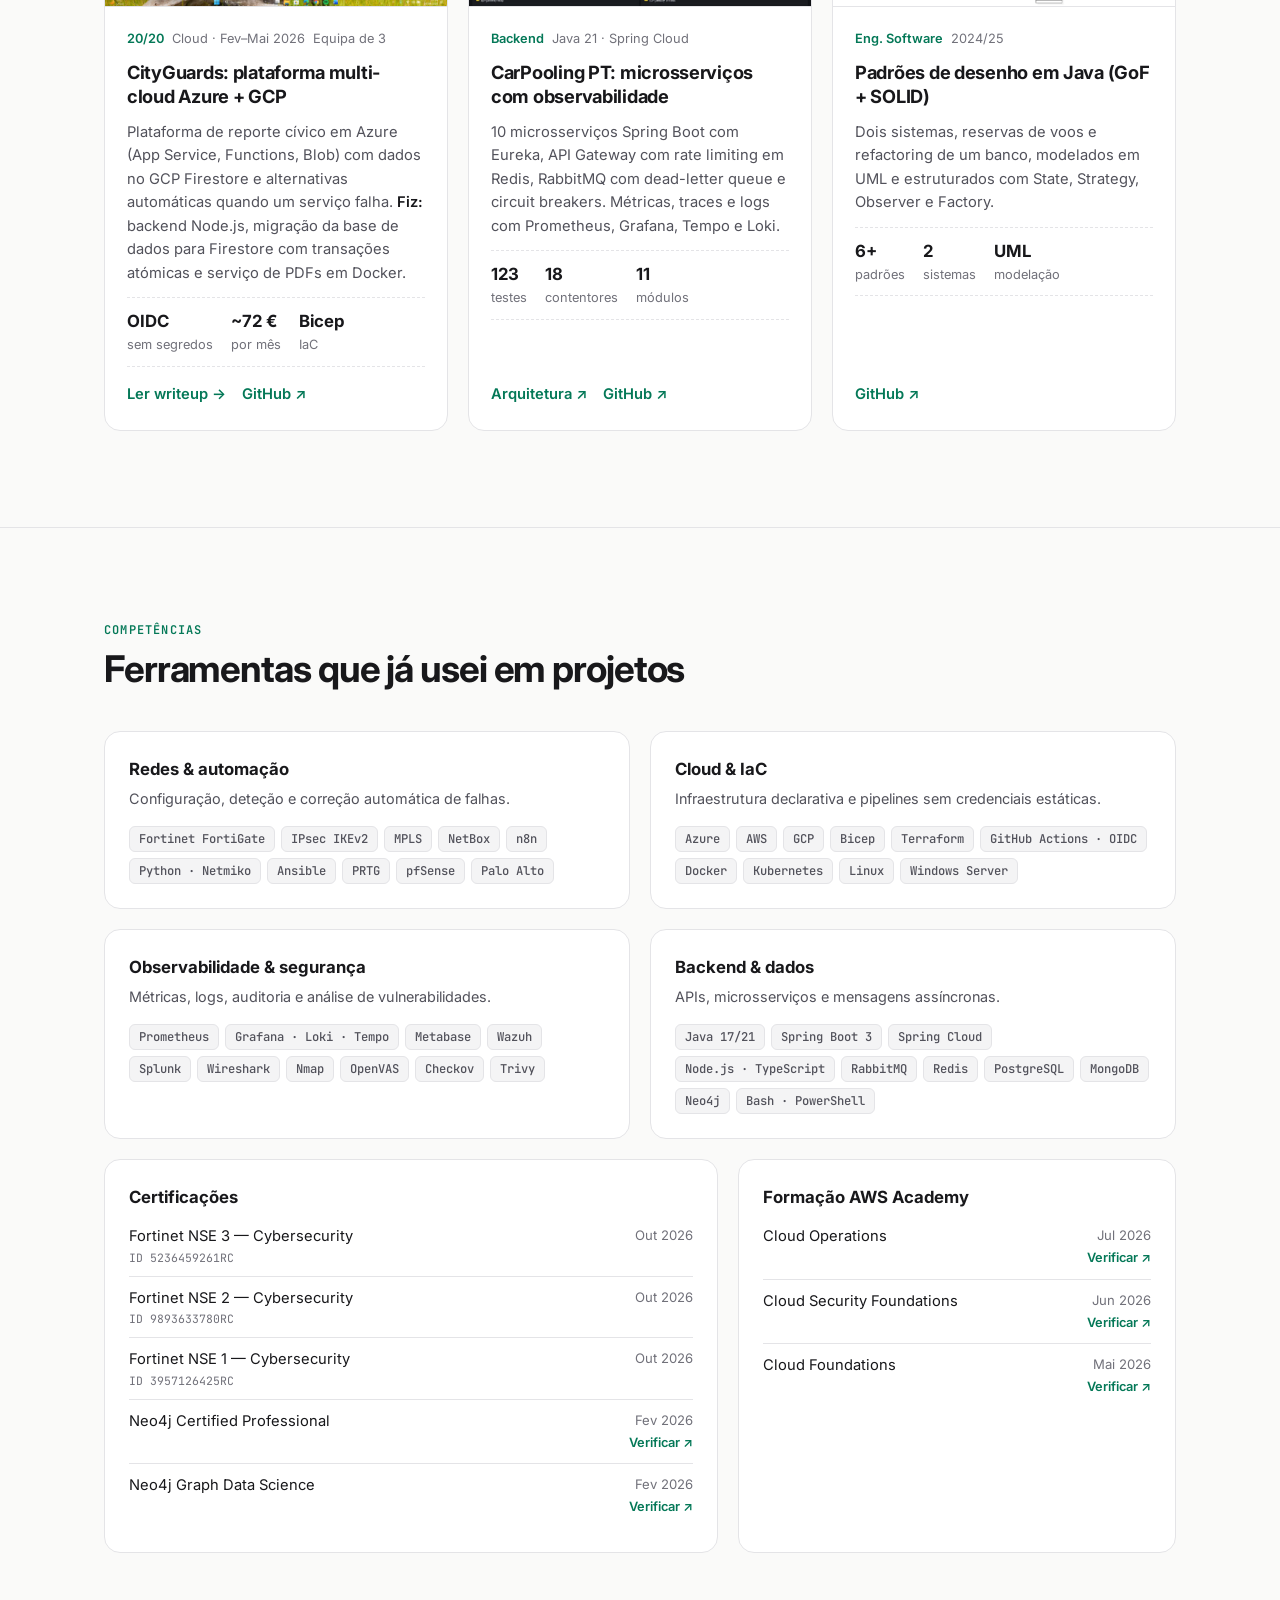
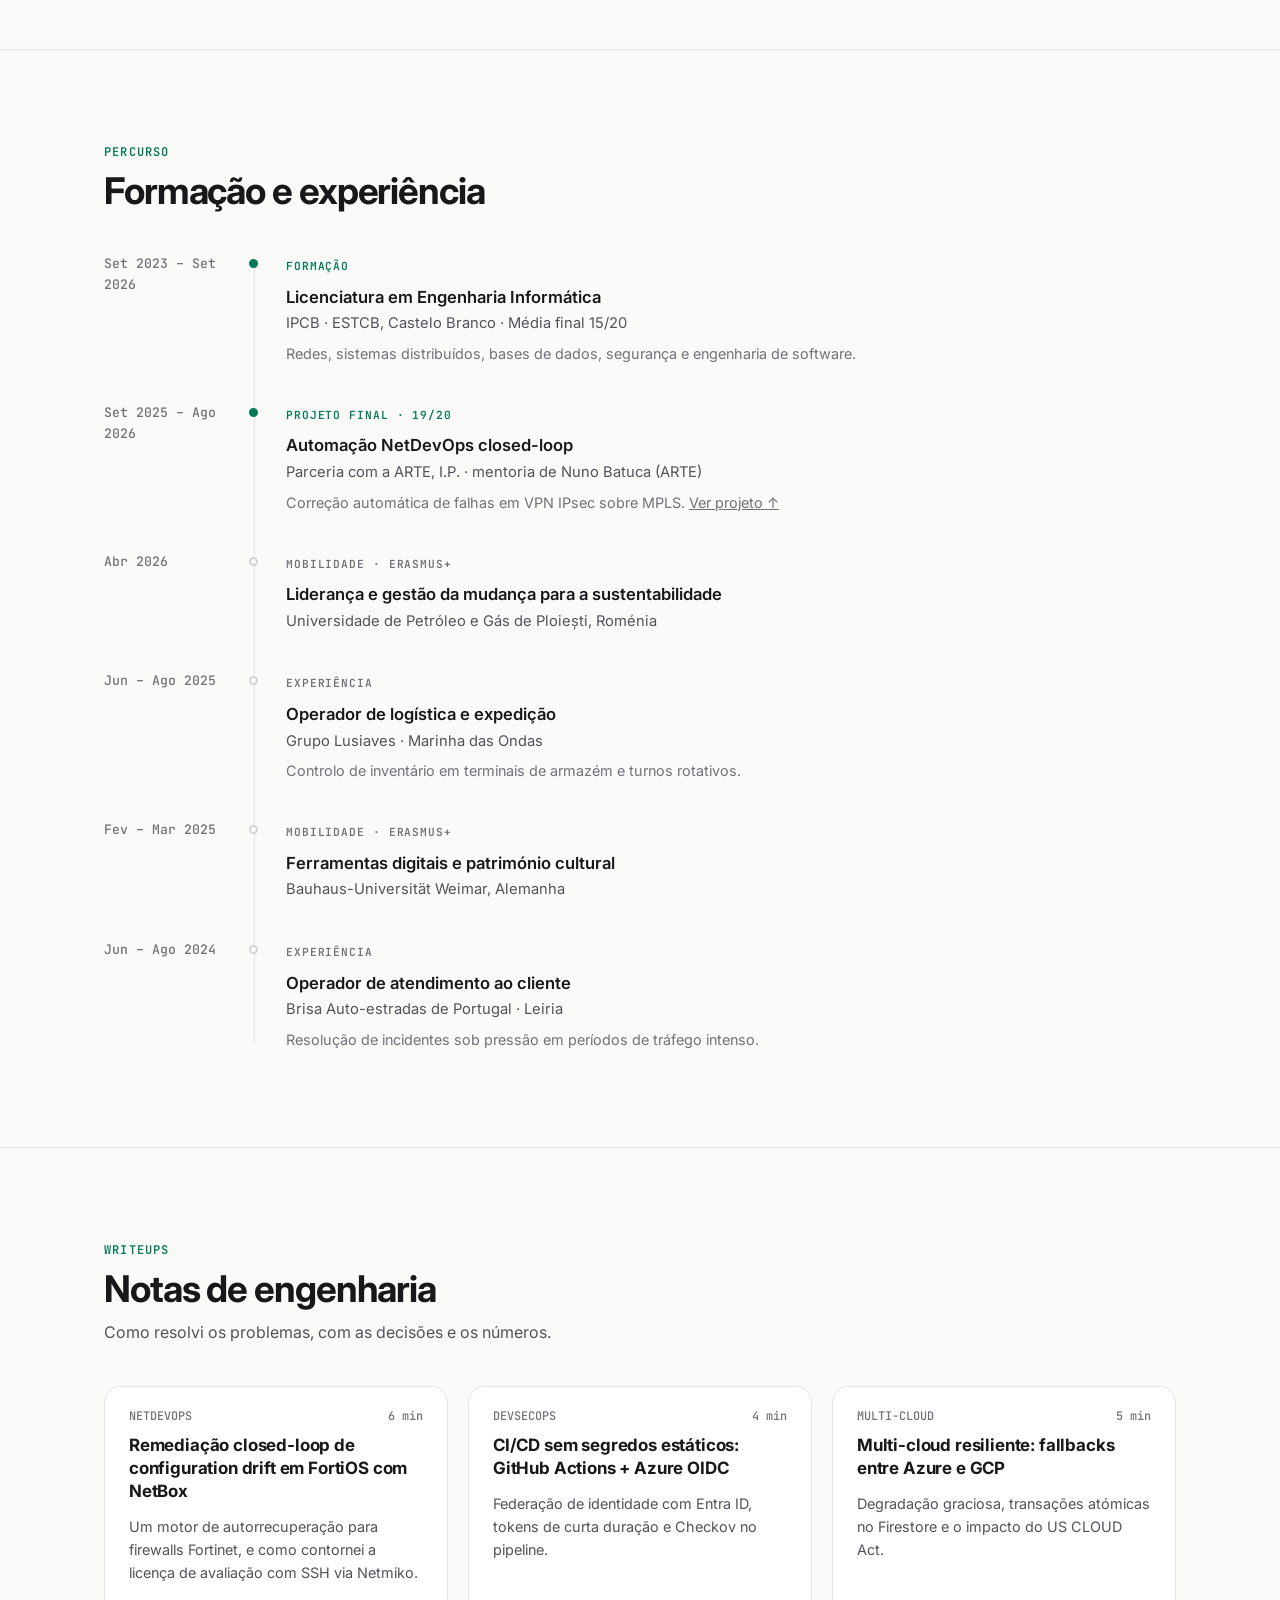
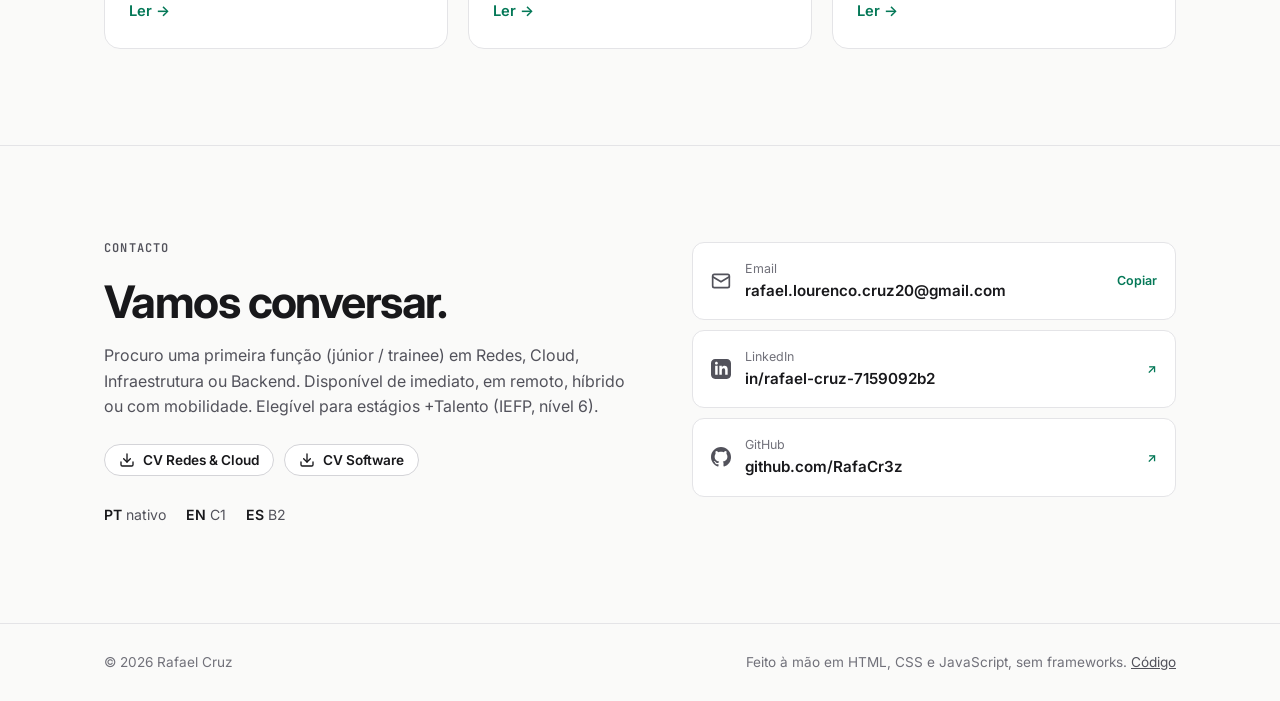
==== commit ccca18db: "feat(motion): word reveal, staggered cascade, cursor spotlight, hero network mesh - Hero title slide" ====
--- a/index.html
+++ b/index.html
@@ -25,13 +25,14 @@
   <link rel="preconnect" href="https://fonts.googleapis.com" />
   <link rel="preconnect" href="https://fonts.gstatic.com" crossorigin />
   <link rel="stylesheet" href="https://fonts.googleapis.com/css2?family=Inter:wght@400;500;600;700&family=JetBrains+Mono:wght@400;500;600&display=swap" />
-  <link rel="stylesheet" href="assets/css/main.css?v=3" />
+  <link rel="stylesheet" href="assets/css/main.css?v=4" />
 
   <!-- Apply saved theme/language before first paint (avoids flash) -->
   <script>
     (function () {
       var d = document.documentElement;
       d.classList.remove('no-js');
+      if (!window.matchMedia('(prefers-reduced-motion: reduce)').matches) d.classList.add('anim');
       try {
         var t = localStorage.getItem('rc_theme');
         if (t === 'light' || t === 'dark') d.setAttribute('data-theme', t);
@@ -104,6 +105,7 @@
 
     <!-- ============ Hero ============ -->
     <section class="hero">
+      <canvas class="hero-net" id="heroNet" aria-hidden="true"></canvas>
       <div class="container hero-grid">
         <div>
           <span class="status-pill">
@@ -727,6 +729,6 @@
 
   <div class="toast" id="toast" role="status" aria-live="polite"></div>
 
-  <script src="assets/js/main.js?v=3" defer></script>
+  <script src="assets/js/main.js?v=4" defer></script>
 </body>
 </html>
--- a/assets/css/main.css
+++ b/assets/css/main.css
@@ -1406,11 +1406,14 @@
   transform: translate(-50%, 0);
 }
 
-/* ---------- Reveal on scroll ---------- */
+/* ---------- Reveal on scroll (staggered via --d, set in JS) ---------- */
 .reveal {
   opacity: 0;
-  transform: translateY(14px);
-  transition: opacity 0.6s ease, transform 0.6s ease;
+  transform: translateY(22px);
+  transition:
+    opacity 0.7s cubic-bezier(0.2, 0.8, 0.2, 1) var(--d, 0s),
+    transform 0.7s cubic-bezier(0.2, 0.8, 0.2, 1) var(--d, 0s),
+    border-color 0.2s;
 }
 .reveal.is-in {
   opacity: 1;
@@ -1419,6 +1422,105 @@
 .no-js .reveal {
   opacity: 1;
   transform: none;
+}
+
+/* ---------- Hero title: word-by-word reveal ---------- */
+.anim .hero-title {
+  visibility: hidden;
+  animation: title-fallback 0s 2.5s forwards; /* never stay hidden if JS fails */
+}
+.anim .hero-title.is-split {
+  visibility: visible;
+  animation: none;
+}
+@keyframes title-fallback {
+  to { visibility: visible; }
+}
+.hero-title .w {
+  display: inline-block;
+  overflow: hidden;
+  vertical-align: top;
+  padding: 0.04em 0 0.16em;
+  margin: -0.04em 0 -0.16em;
+}
+.hero-title .w > span {
+  display: inline-block;
+  transform: translateY(105%);
+  transition: transform 0.9s cubic-bezier(0.2, 0.8, 0.2, 1) var(--wd, 0s);
+}
+.hero-title.is-revealed .w > span {
+  transform: none;
+}
+
+/* ---------- Spotlight that follows the cursor ---------- */
+.spot {
+  position: relative;
+  isolation: isolate;
+}
+.spot::before {
+  content: "";
+  position: absolute;
+  inset: 0;
+  z-index: -1;
+  border-radius: inherit;
+  background: radial-gradient(
+    380px circle at var(--mx, 50%) var(--my, 50%),
+    color-mix(in srgb, var(--accent) 20%, transparent),
+    transparent 60%
+  );
+  opacity: 0;
+  transition: opacity 0.35s ease;
+  pointer-events: none;
+}
+.spot::after {
+  content: "";
+  position: absolute;
+  inset: 0;
+  z-index: 1;
+  border-radius: inherit;
+  padding: 1px;
+  background: radial-gradient(
+    240px circle at var(--mx, 50%) var(--my, 50%),
+    color-mix(in srgb, var(--accent) 90%, transparent),
+    transparent 70%
+  );
+  -webkit-mask: linear-gradient(#000 0 0) content-box, linear-gradient(#000 0 0);
+  -webkit-mask-composite: xor;
+  mask: linear-gradient(#000 0 0) content-box exclude, linear-gradient(#000 0 0);
+  opacity: 0;
+  transition: opacity 0.35s ease;
+  pointer-events: none;
+}
+@media (hover: hover) and (pointer: fine) {
+  .spot:hover::before,
+  .spot:hover::after {
+    opacity: 1;
+  }
+}
+
+/* ---------- Network mesh behind the hero ---------- */
+.hero {
+  position: relative;
+  overflow: hidden;
+}
+.hero > .container {
+  position: relative;
+  z-index: 1;
+}
+.hero-net {
+  position: absolute;
+  inset: 0;
+  width: 100%;
+  height: 100%;
+  z-index: 0;
+  pointer-events: none;
+  opacity: 0;
+  transition: opacity 1.2s ease;
+  -webkit-mask-image: radial-gradient(ellipse 85% 75% at 65% 45%, #000 30%, transparent 80%);
+  mask-image: radial-gradient(ellipse 85% 75% at 65% 45%, #000 30%, transparent 80%);
+}
+.hero-net.is-on {
+  opacity: 1;
 }
 
 /* ==========================================================================
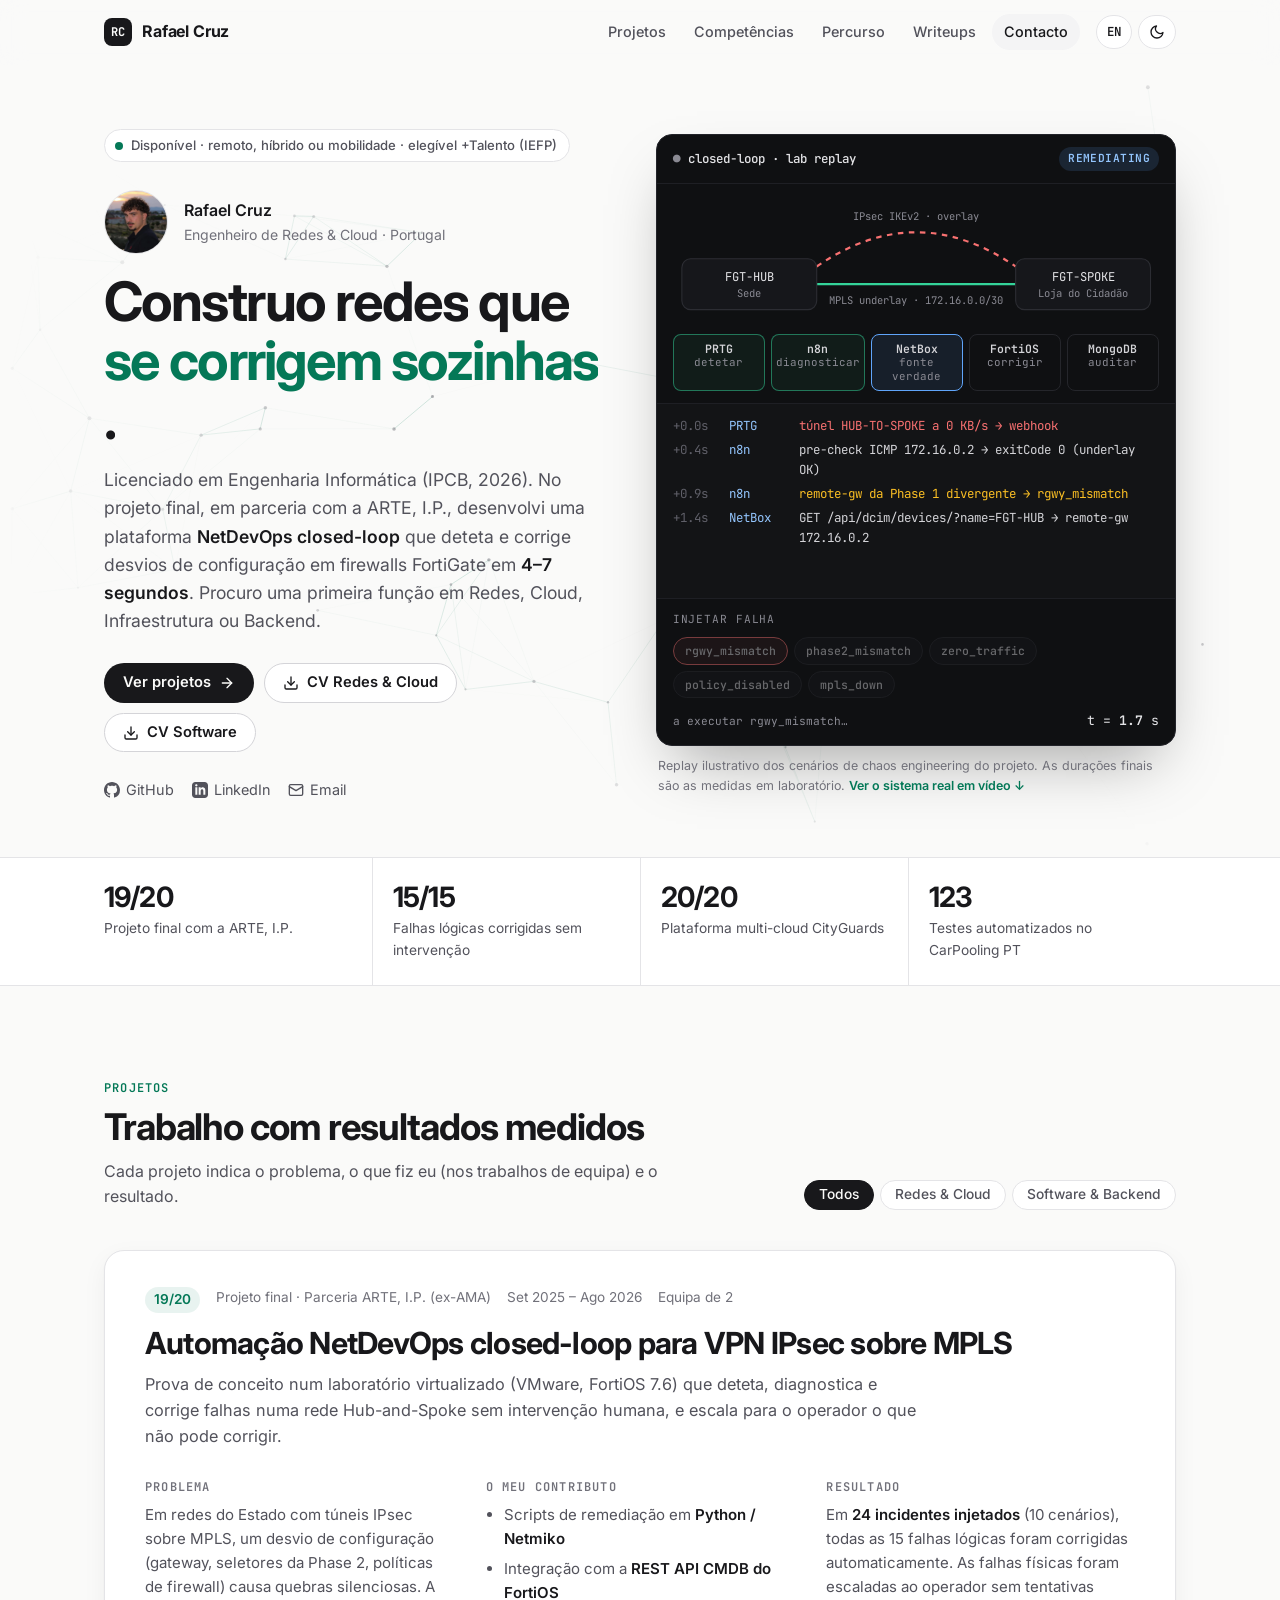
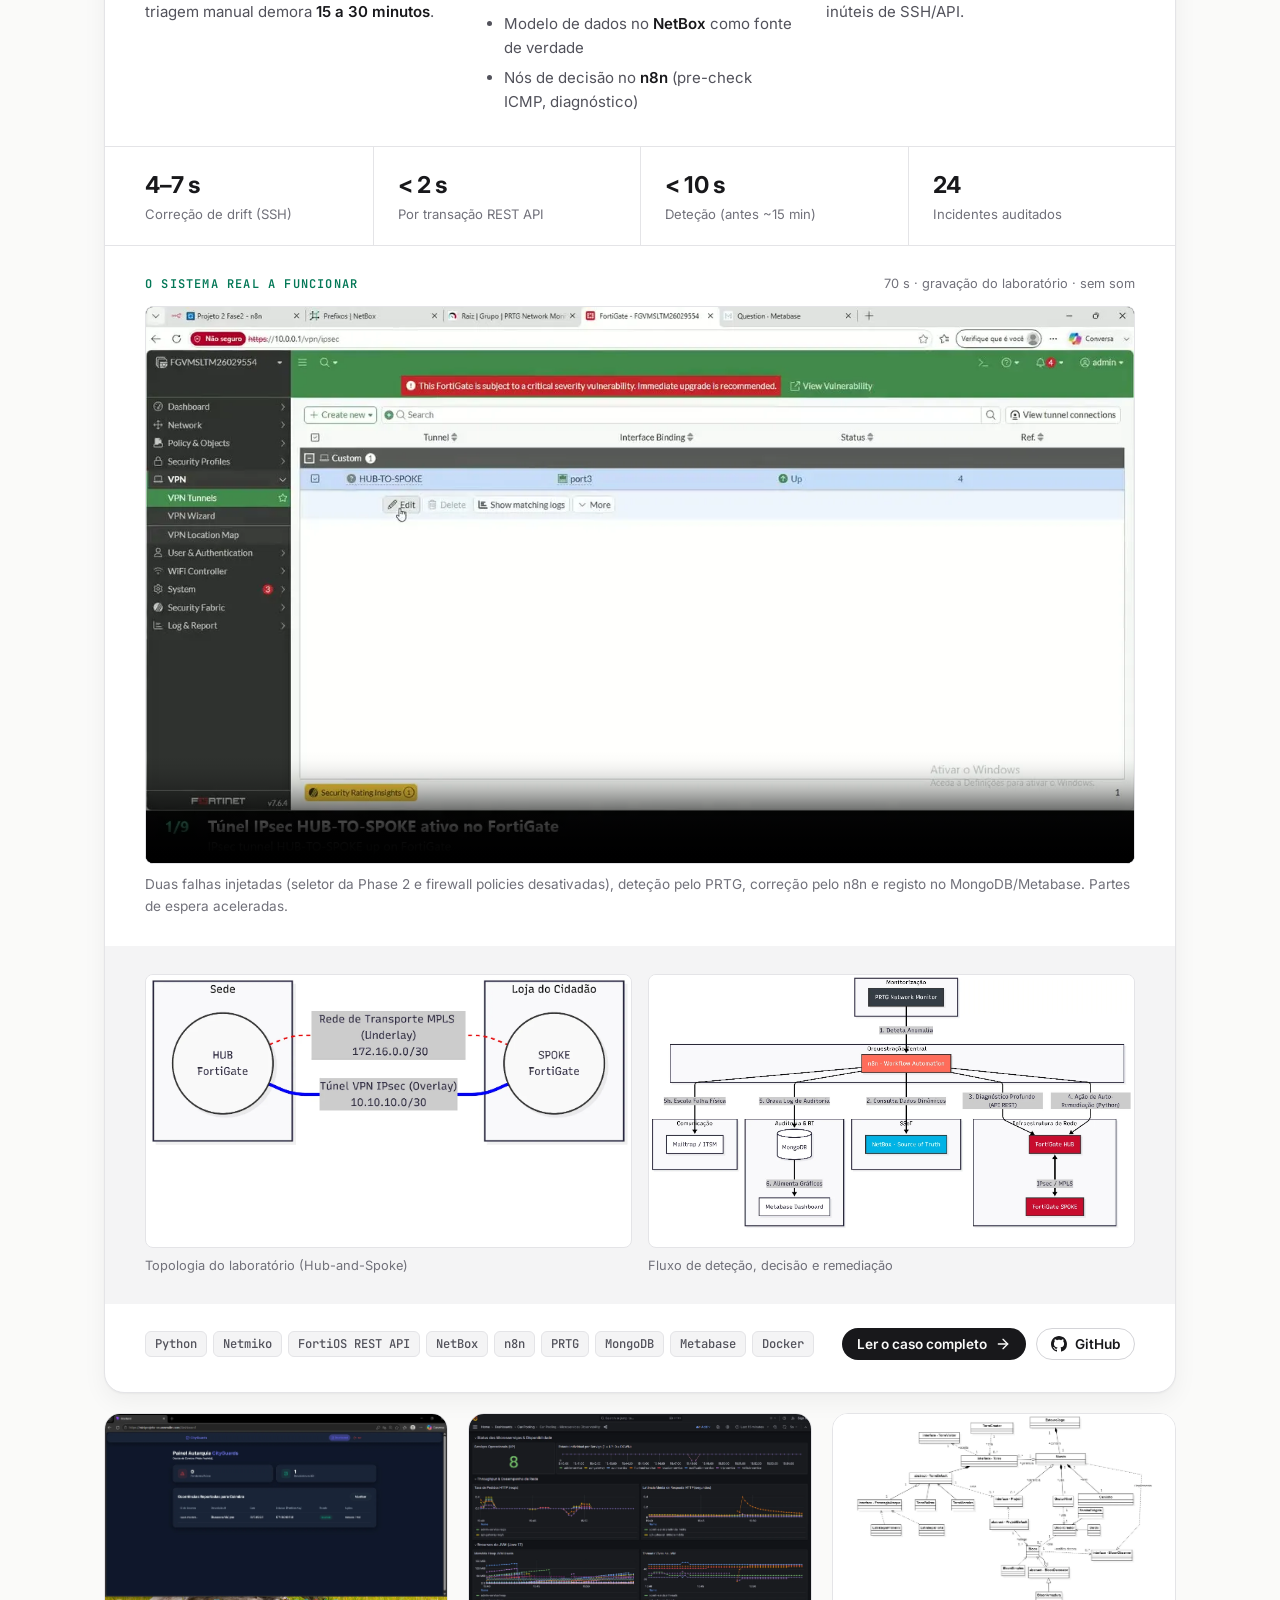
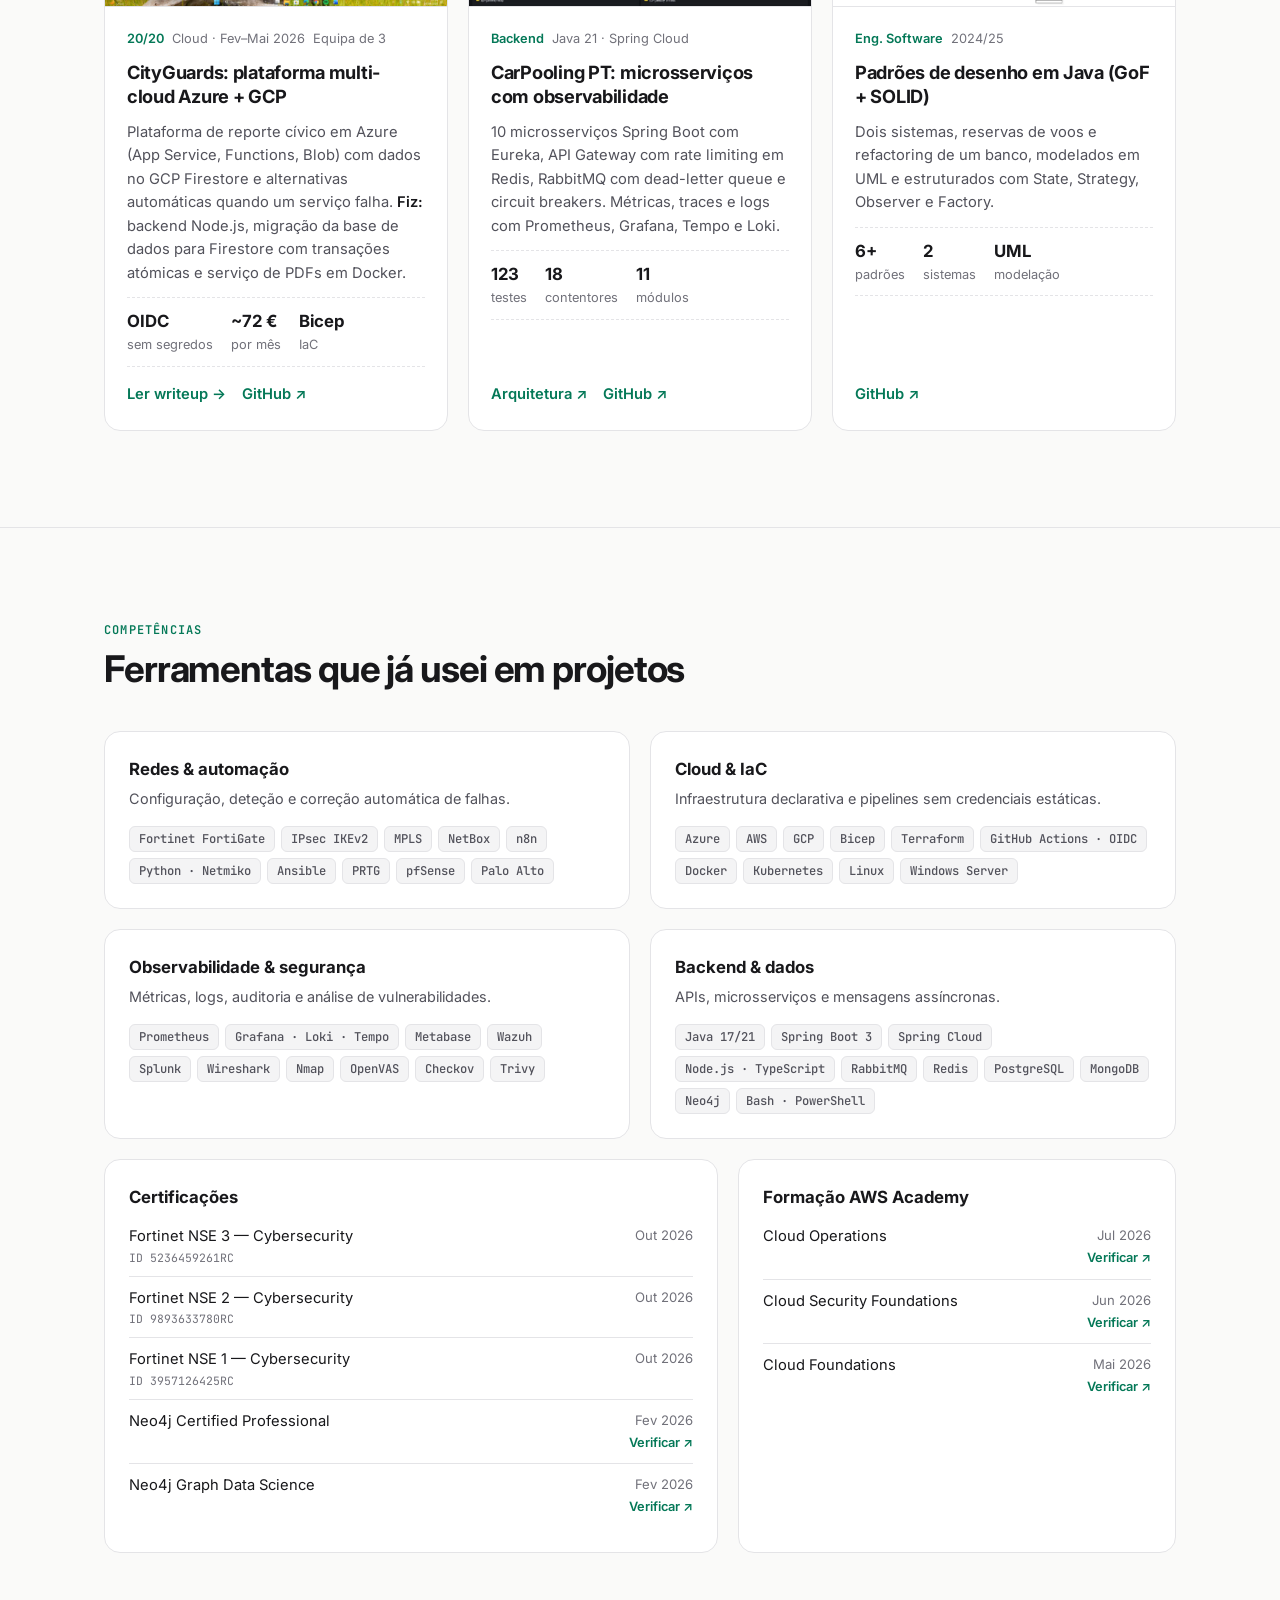
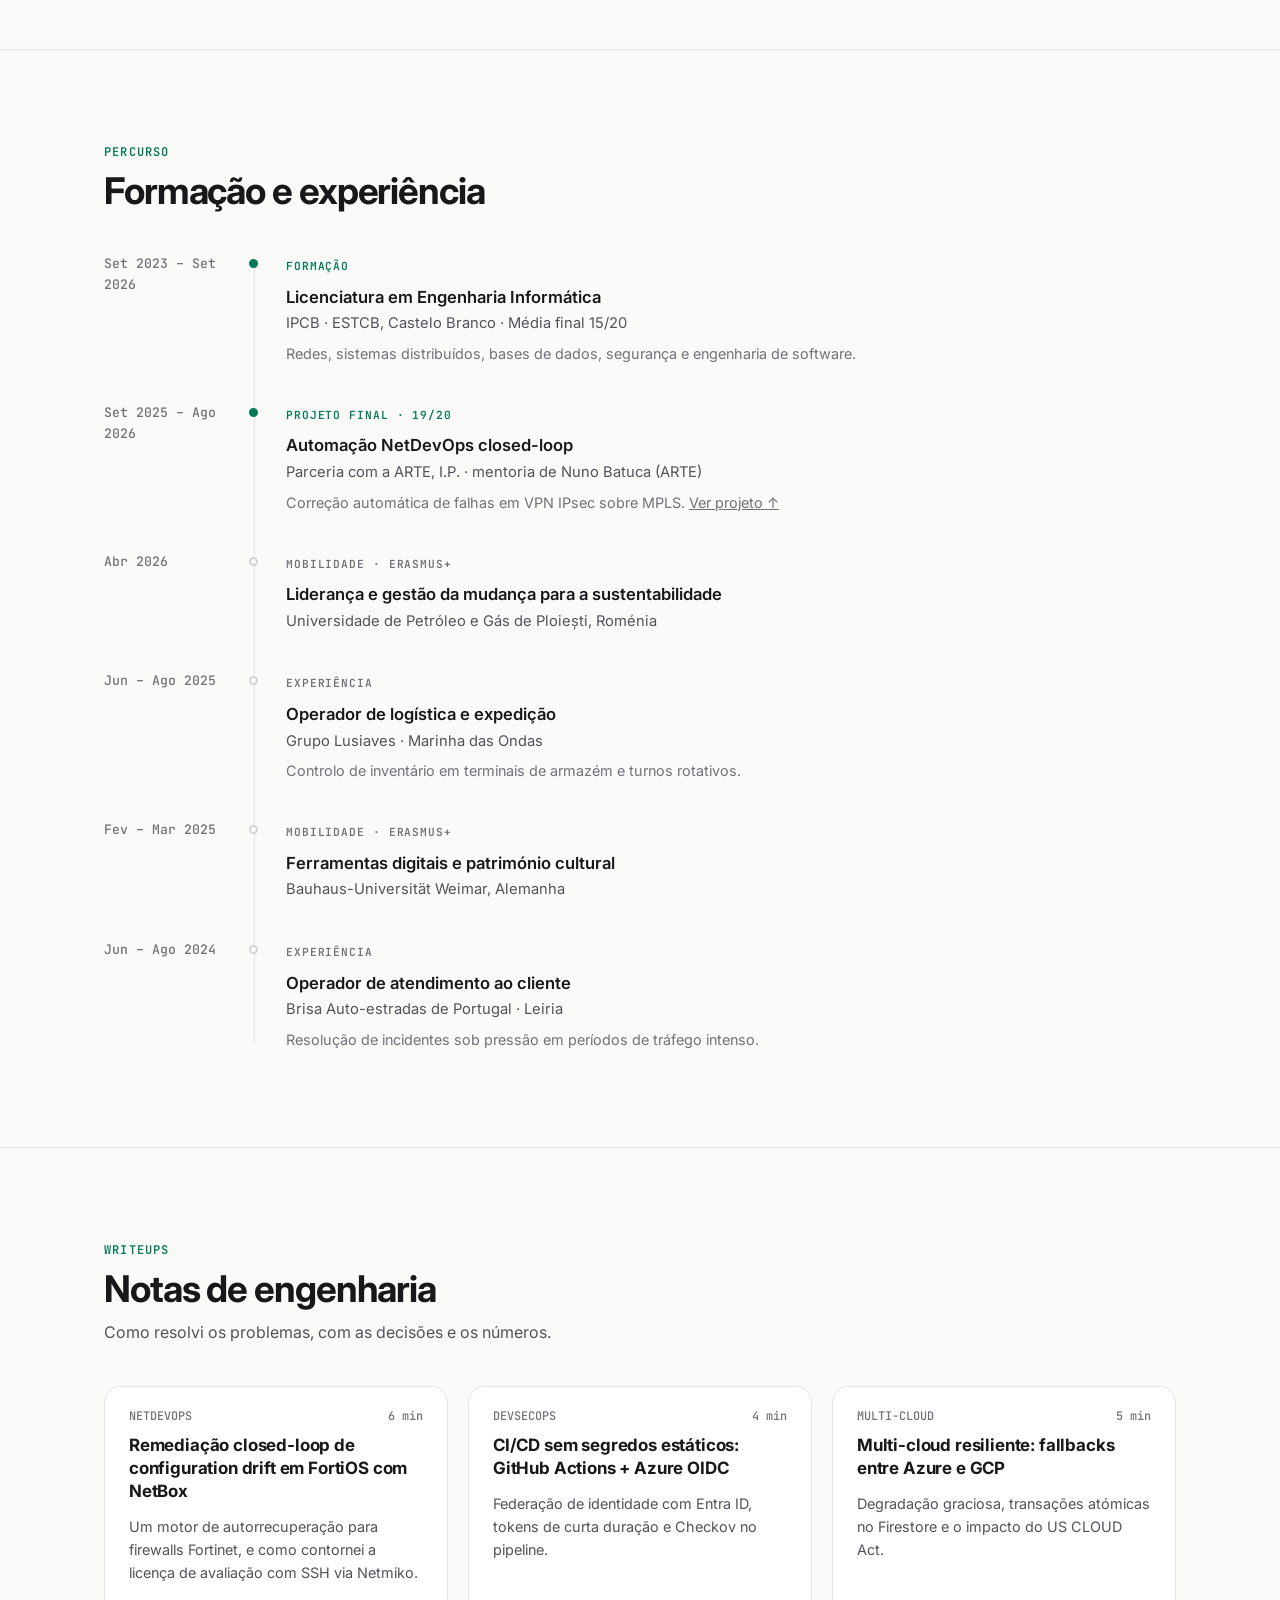
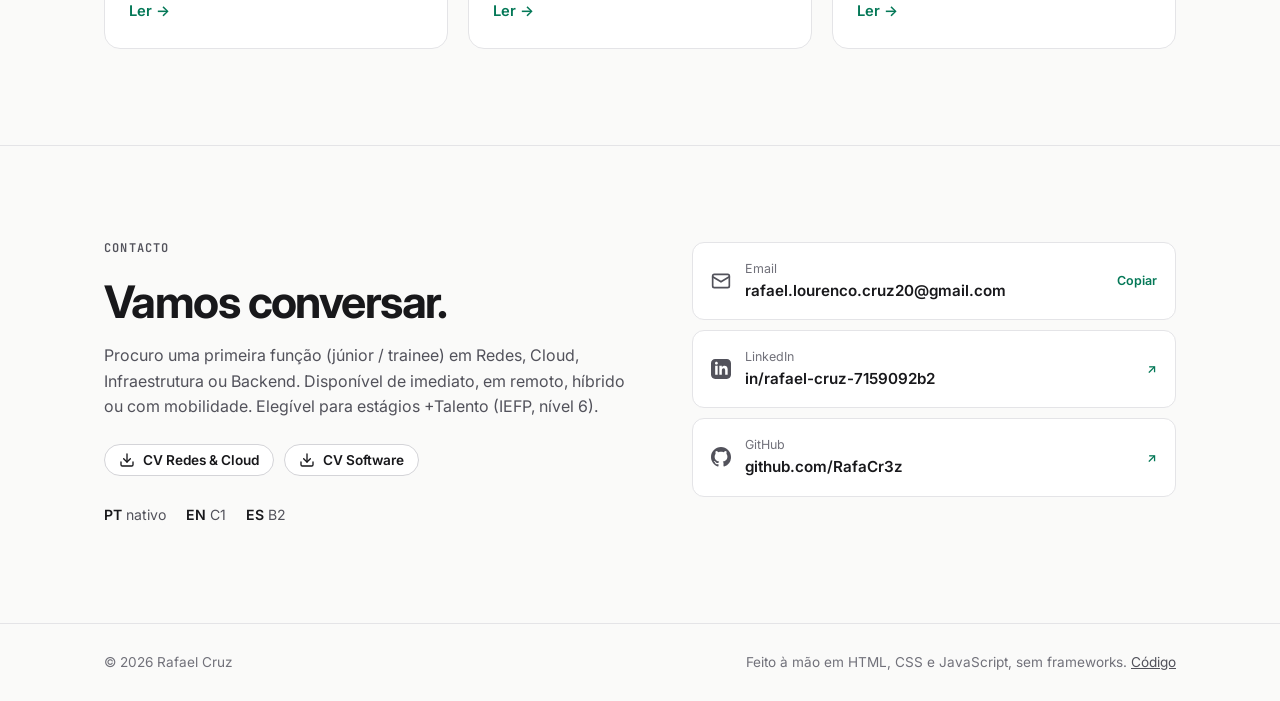
==== commit bd3ff24b: "feat(photo): new profile photo (sunset portrait) for avatar and share card Co-Authored-By: Claude Op" ====
--- a/index.html
+++ b/index.html
@@ -13,7 +13,7 @@
   <meta property="og:url" content="https://rafacr3z.github.io/portfolio/" />
   <meta property="og:title" content="Rafael Cruz — Engenheiro de Redes &amp; Cloud (NetDevOps)" />
   <meta property="og:description" content="Construo redes que se corrigem sozinhas. Automação closed-loop, Cloud e Backend." />
-  <meta property="og:image" content="https://rafacr3z.github.io/portfolio/assets/img/og-card.png" />
+  <meta property="og:image" content="https://rafacr3z.github.io/portfolio/assets/img/og-card-2026.png" />
   <meta property="og:image:width" content="1200" />
   <meta property="og:image:height" content="630" />
   <meta property="og:locale" content="pt_PT" />
@@ -115,7 +115,7 @@
           </span>
 
           <div class="hero-id">
-            <img src="assets/img/avatar.webp" width="64" height="64" alt="Rafael Cruz" class="hero-avatar" />
+            <img src="assets/img/avatar-2026.webp" width="64" height="64" alt="Rafael Cruz" class="hero-avatar" />
             <div>
               <p class="hero-name">Rafael Cruz</p>
               <div class="hero-loc">
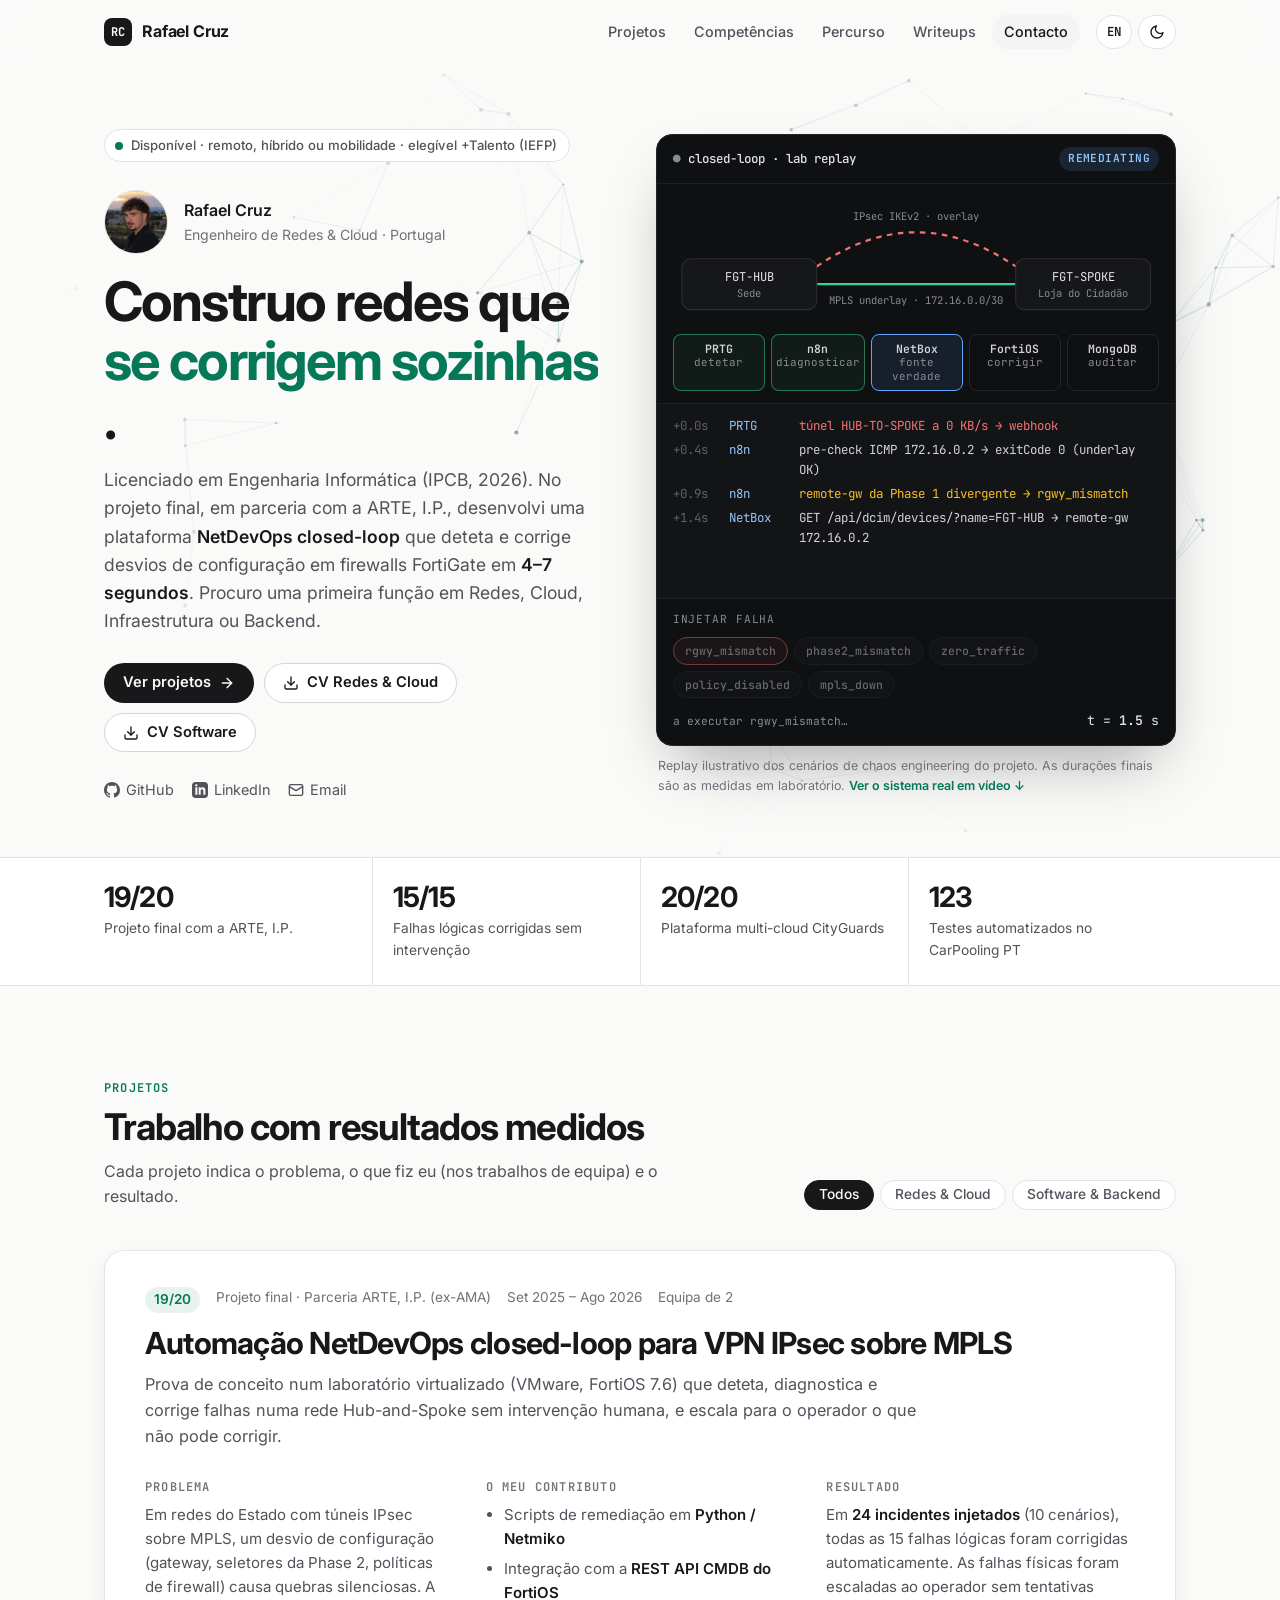
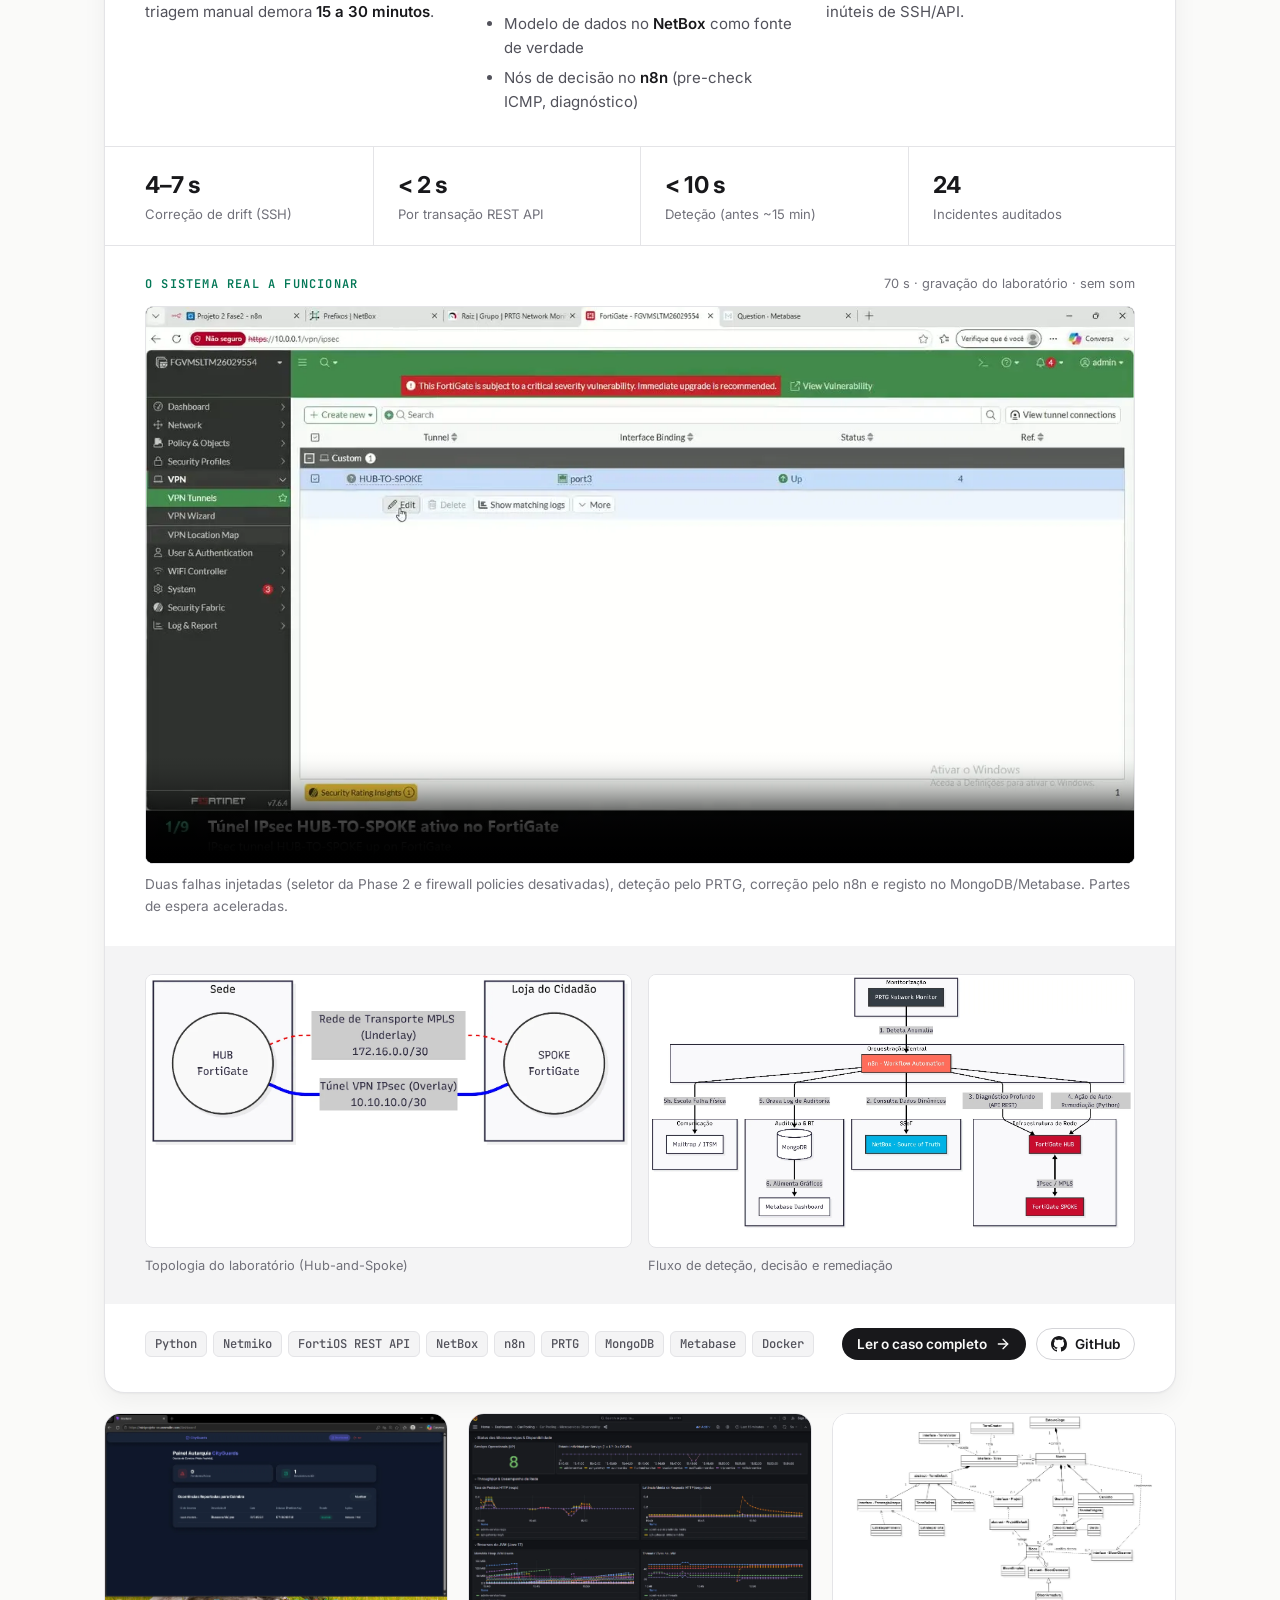
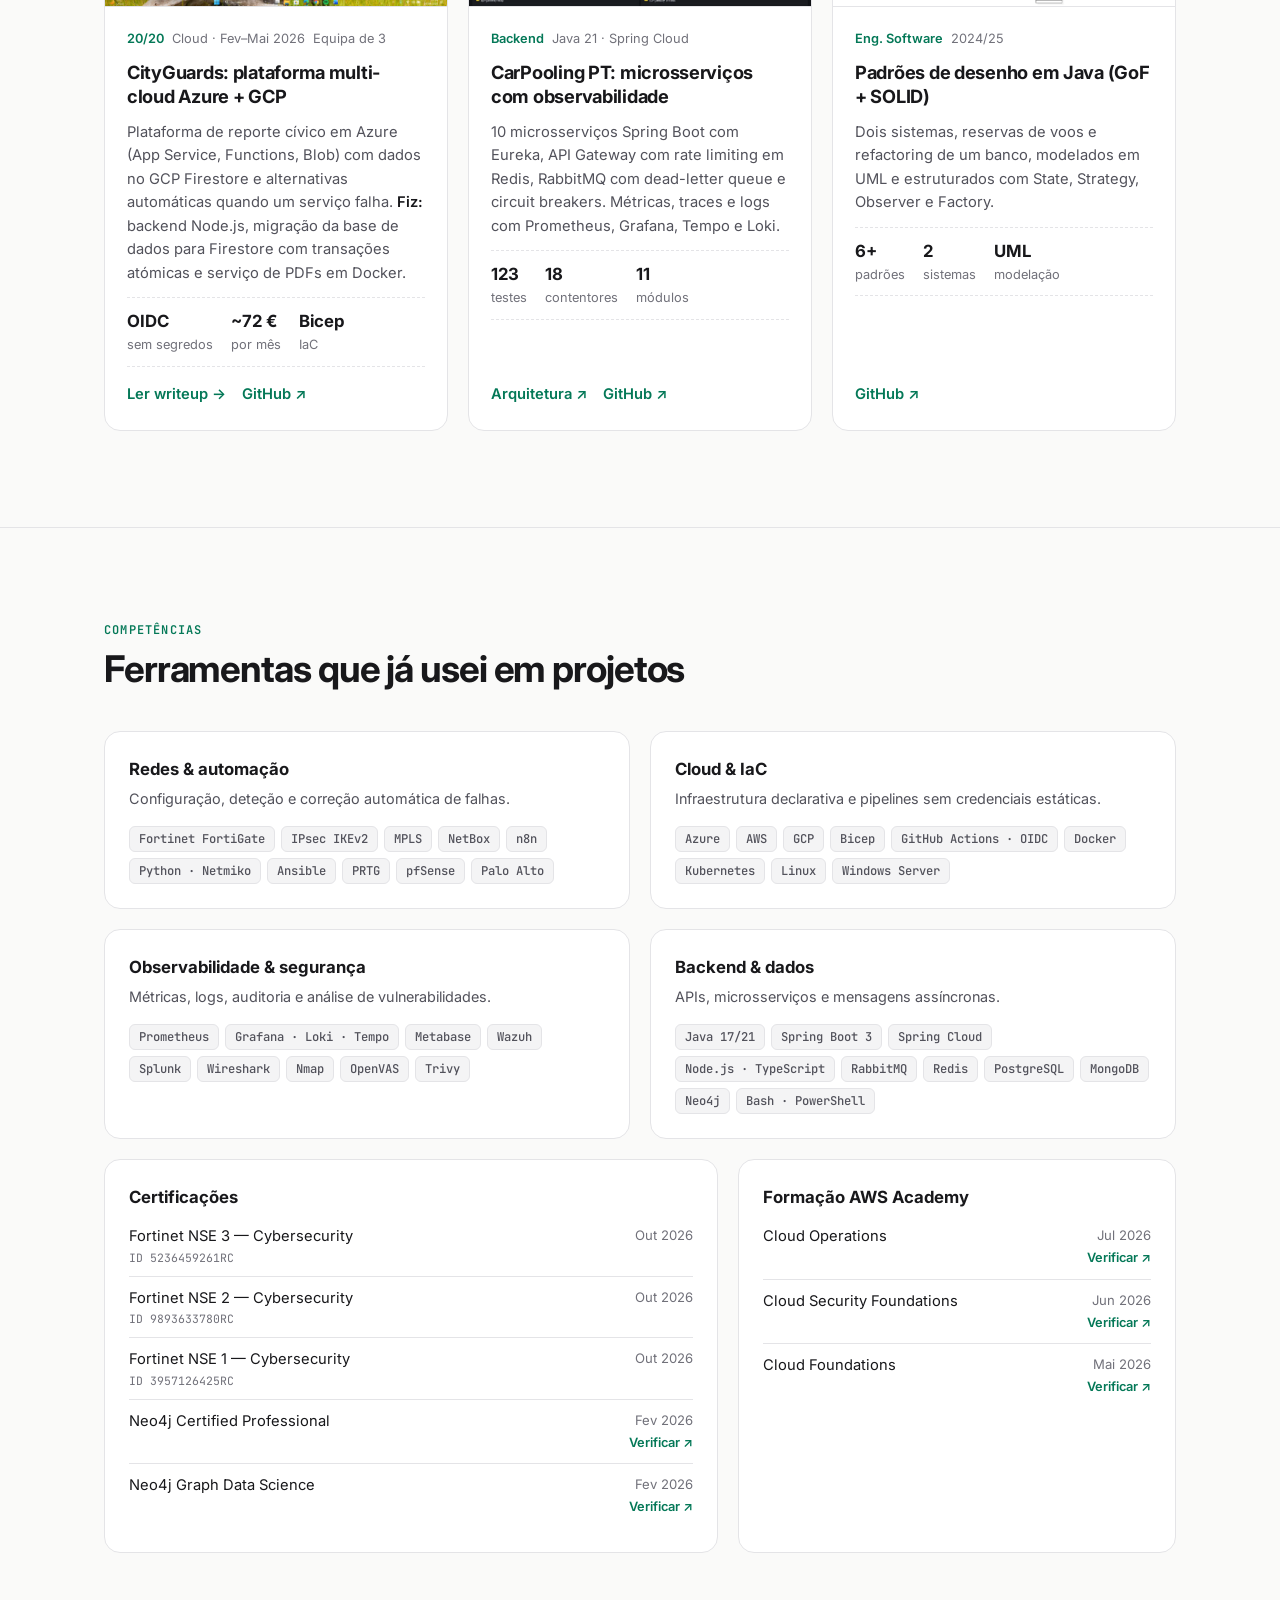
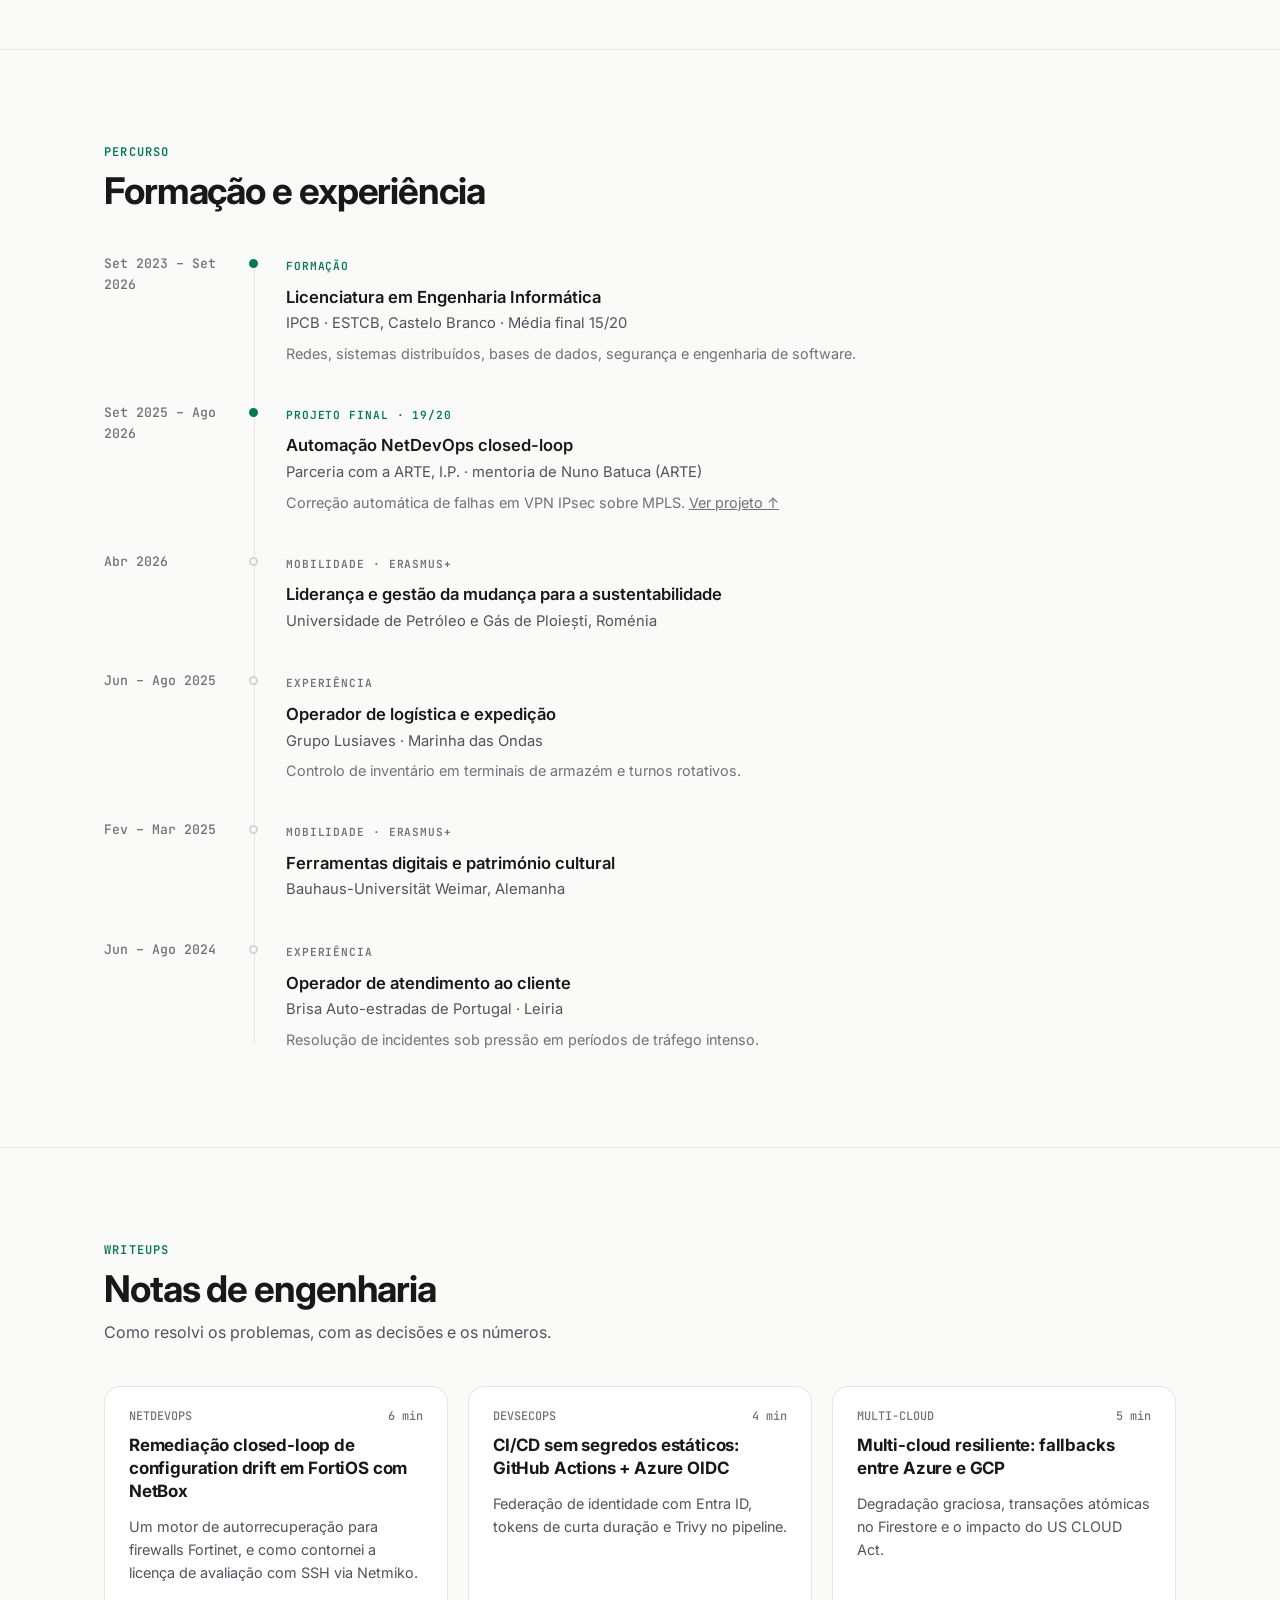
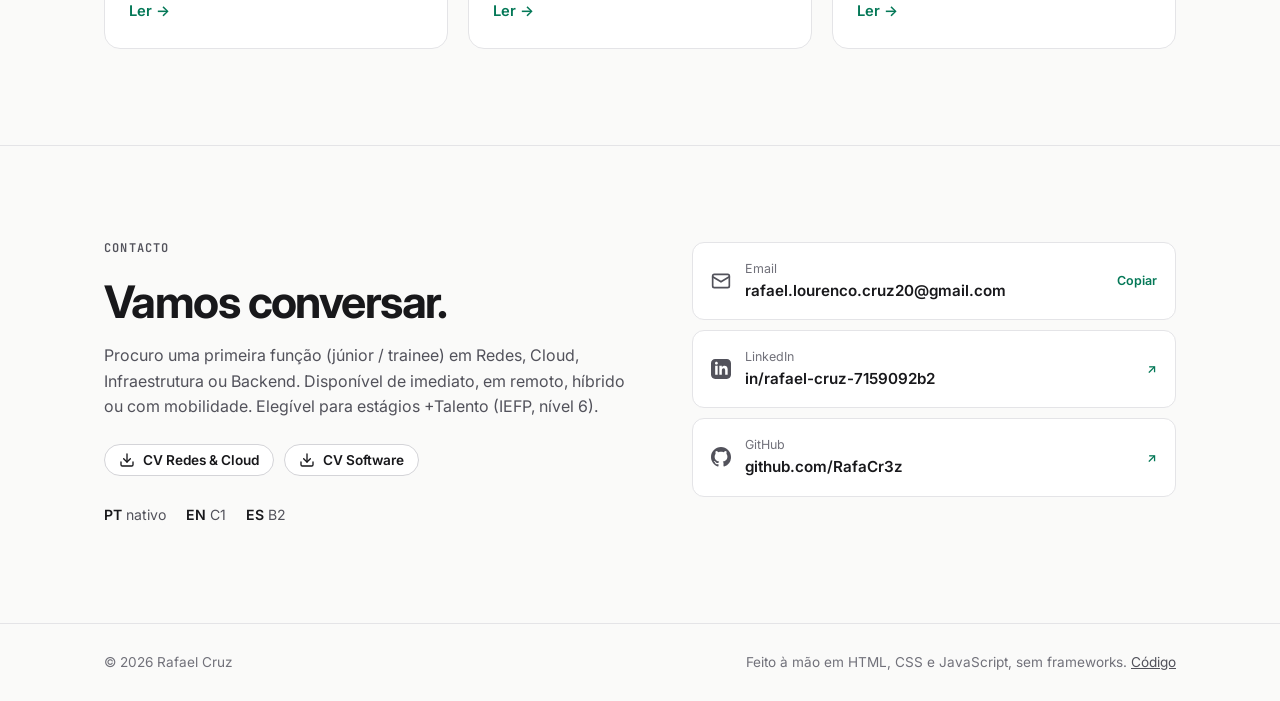
==== commit 04590f8c: "fix(writeups): align OIDC writeup with the actual CityGuards pipeline The pipeline runs Trivy (not C" ====
--- a/index.html
+++ b/index.html
@@ -493,14 +493,14 @@
             <h3>Cloud &amp; IaC</h3>
             <p><span data-l="pt">Infraestrutura declarativa e pipelines sem credenciais estáticas.</span><span data-l="en">Declarative infrastructure and pipelines without static credentials.</span></p>
             <ul class="tags">
-              <li class="tag">Azure</li><li class="tag">AWS</li><li class="tag">GCP</li><li class="tag">Bicep</li><li class="tag">Terraform</li><li class="tag">GitHub Actions · OIDC</li><li class="tag">Docker</li><li class="tag">Kubernetes</li><li class="tag">Linux</li><li class="tag">Windows Server</li>
+              <li class="tag">Azure</li><li class="tag">AWS</li><li class="tag">GCP</li><li class="tag">Bicep</li><li class="tag">GitHub Actions · OIDC</li><li class="tag">Docker</li><li class="tag">Kubernetes</li><li class="tag">Linux</li><li class="tag">Windows Server</li>
             </ul>
           </div>
           <div class="skill-group reveal">
             <h3><span data-l="pt">Observabilidade &amp; segurança</span><span data-l="en">Observability &amp; security</span></h3>
             <p><span data-l="pt">Métricas, logs, auditoria e análise de vulnerabilidades.</span><span data-l="en">Metrics, logs, auditing and vulnerability analysis.</span></p>
             <ul class="tags">
-              <li class="tag">Prometheus</li><li class="tag">Grafana · Loki · Tempo</li><li class="tag">Metabase</li><li class="tag">Wazuh</li><li class="tag">Splunk</li><li class="tag">Wireshark</li><li class="tag">Nmap</li><li class="tag">OpenVAS</li><li class="tag">Checkov</li><li class="tag">Trivy</li>
+              <li class="tag">Prometheus</li><li class="tag">Grafana · Loki · Tempo</li><li class="tag">Metabase</li><li class="tag">Wazuh</li><li class="tag">Splunk</li><li class="tag">Wireshark</li><li class="tag">Nmap</li><li class="tag">OpenVAS</li><li class="tag">Trivy</li>
             </ul>
           </div>
           <div class="skill-group reveal">
@@ -646,7 +646,7 @@
           <a class="writeup reveal" href="writeups/oidc-github-actions-azure.html">
             <div class="writeup-meta"><span>DEVSECOPS</span><span>4 min</span></div>
             <h3><span data-l="pt">CI/CD sem segredos estáticos: GitHub Actions + Azure OIDC</span><span data-l="en">CI/CD without static secrets: GitHub Actions + Azure OIDC</span></h3>
-            <p><span data-l="pt">Federação de identidade com Entra ID, tokens de curta duração e Checkov no pipeline.</span><span data-l="en">Identity federation with Entra ID, short-lived tokens and Checkov in the pipeline.</span></p>
+            <p><span data-l="pt">Federação de identidade com Entra ID, tokens de curta duração e Trivy no pipeline.</span><span data-l="en">Identity federation with Entra ID, short-lived tokens and Trivy in the pipeline.</span></p>
             <span class="link-arrow"><span data-l="pt">Ler</span><span data-l="en">Read</span> →</span>
           </a>
           <a class="writeup reveal" href="writeups/multicloud-azure-gcp.html">
